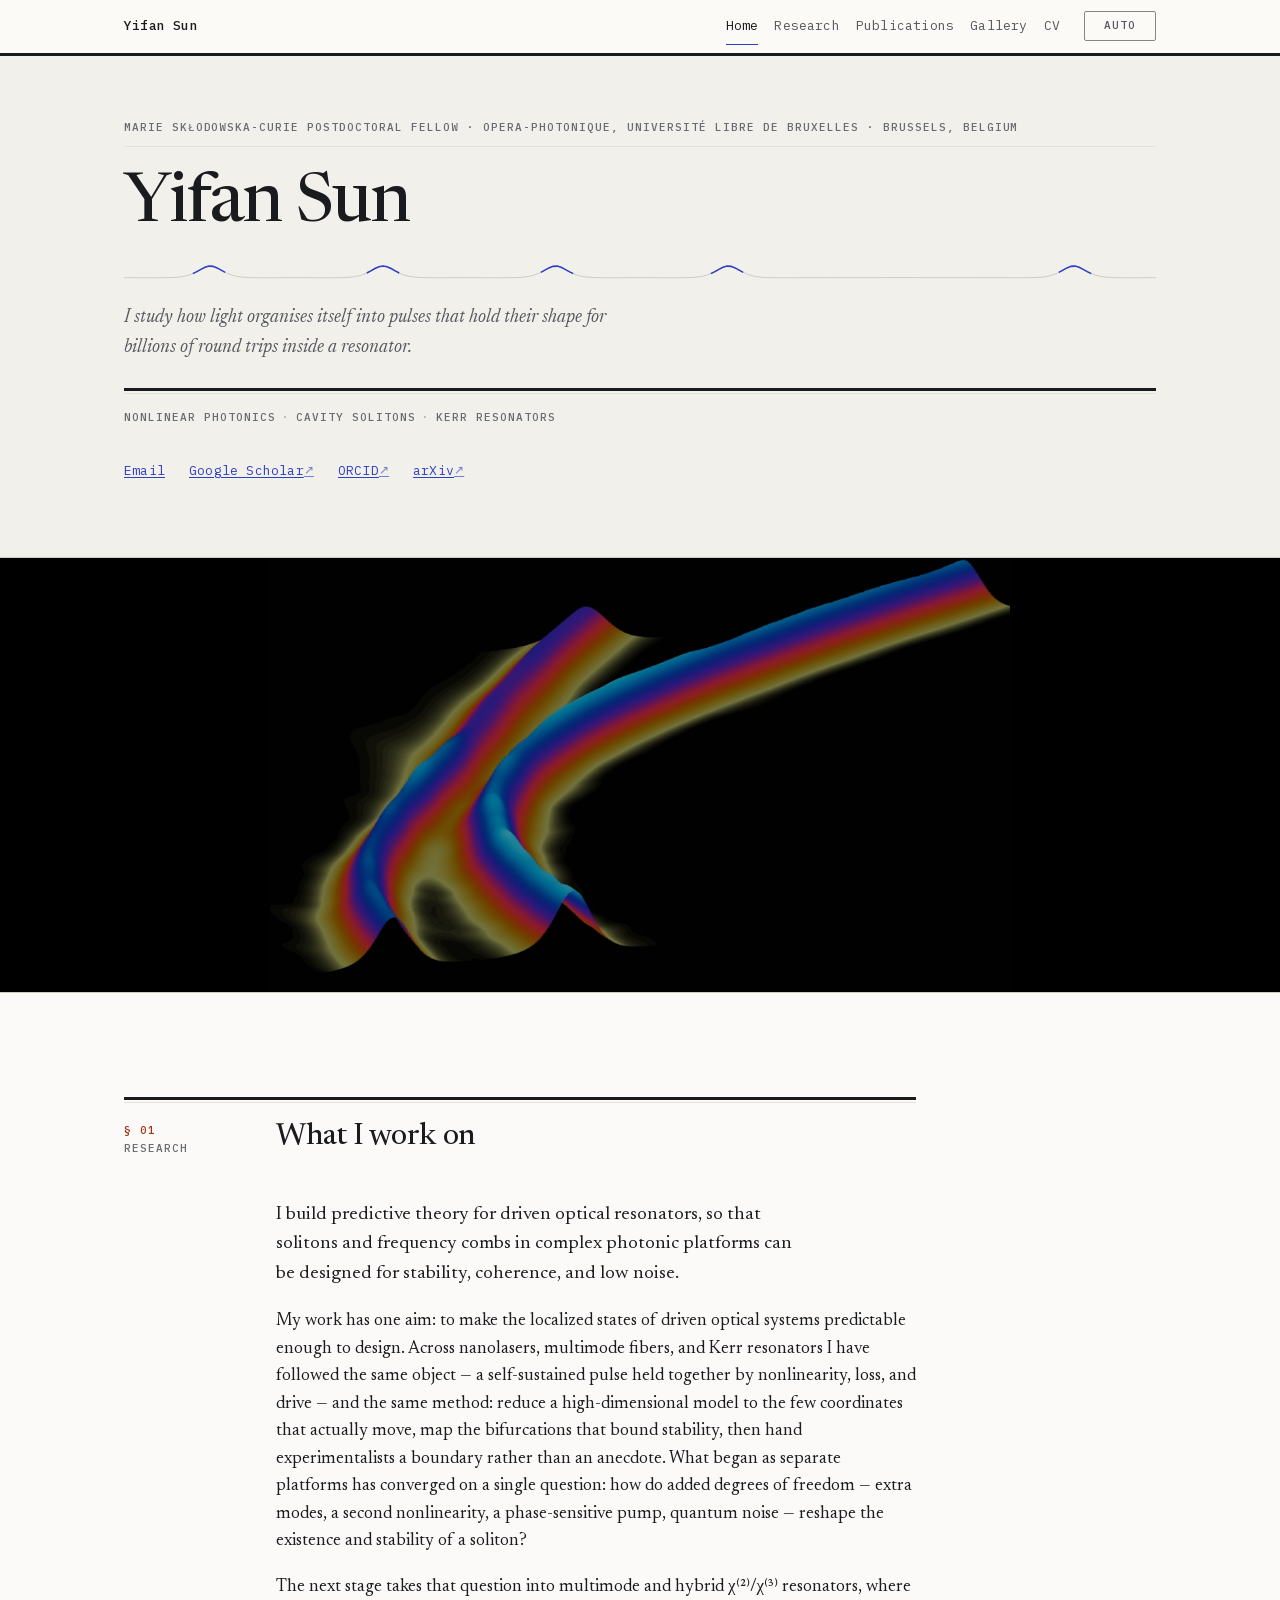
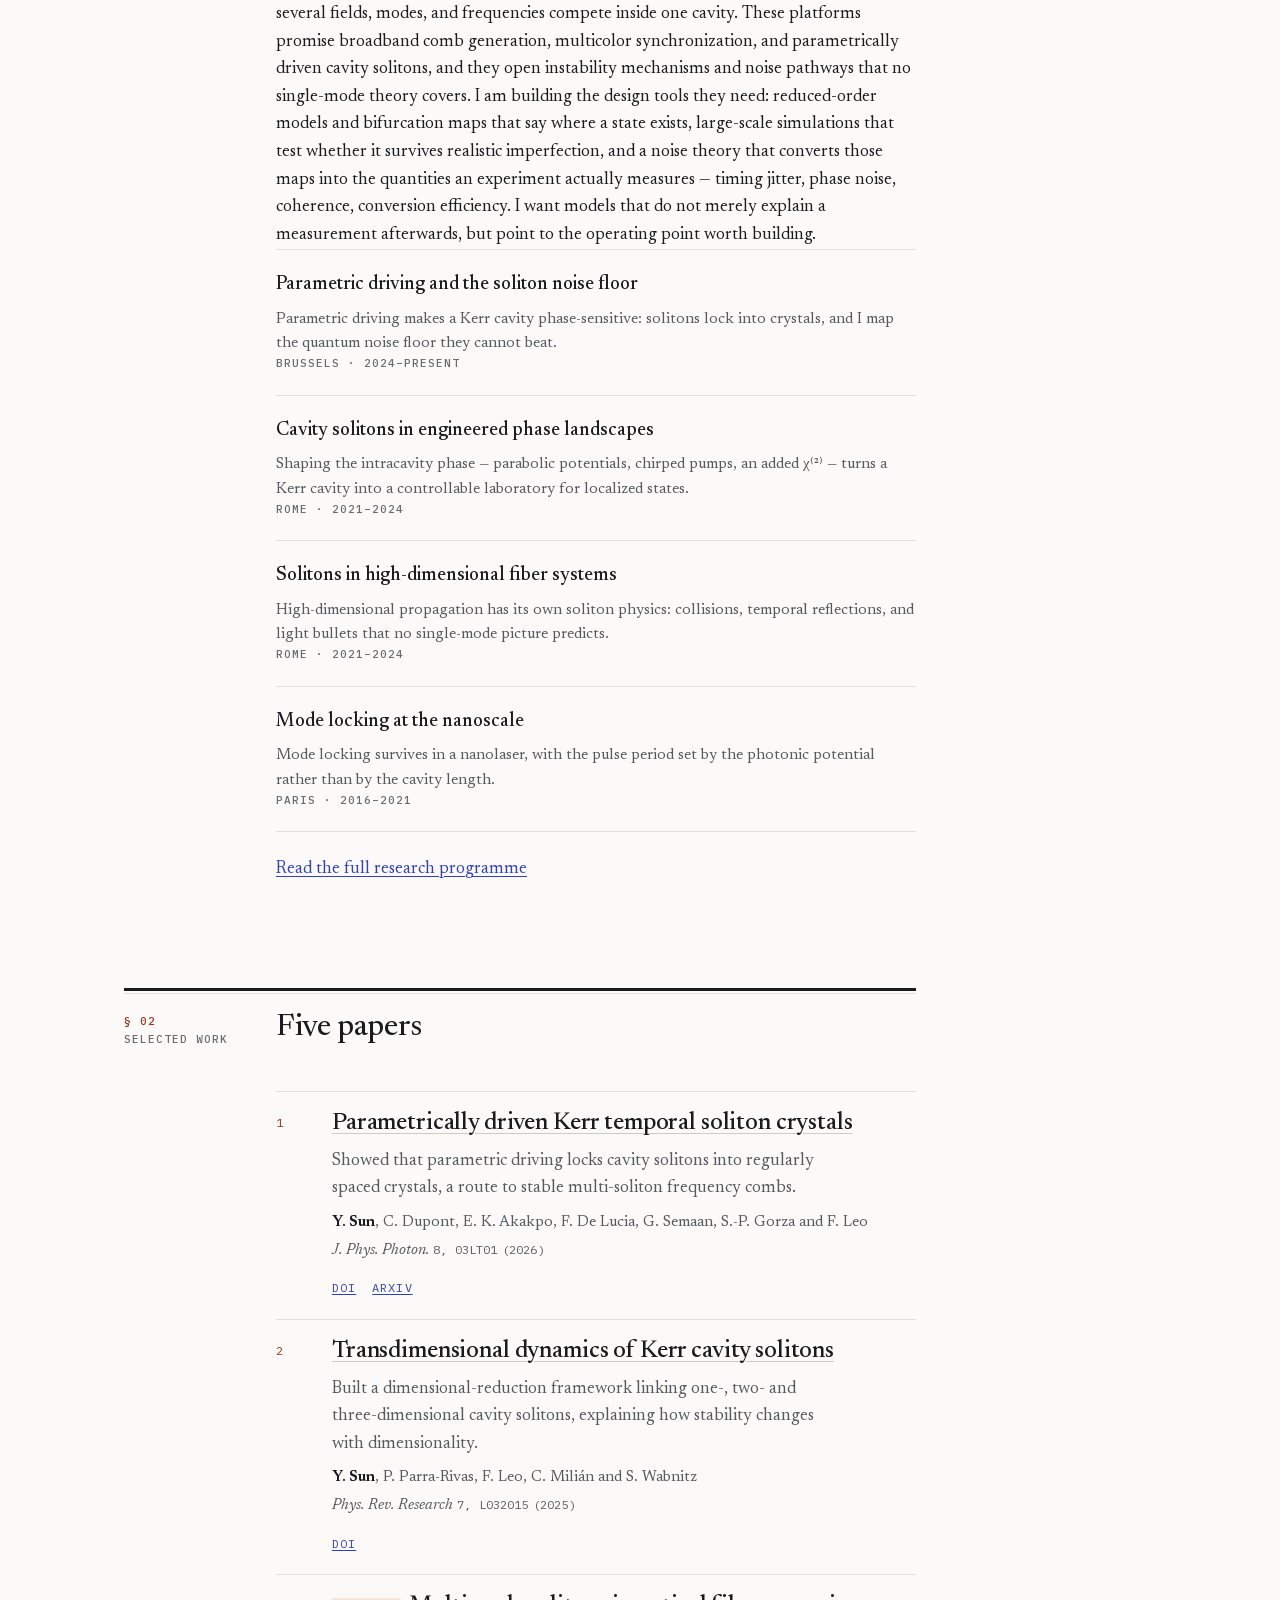
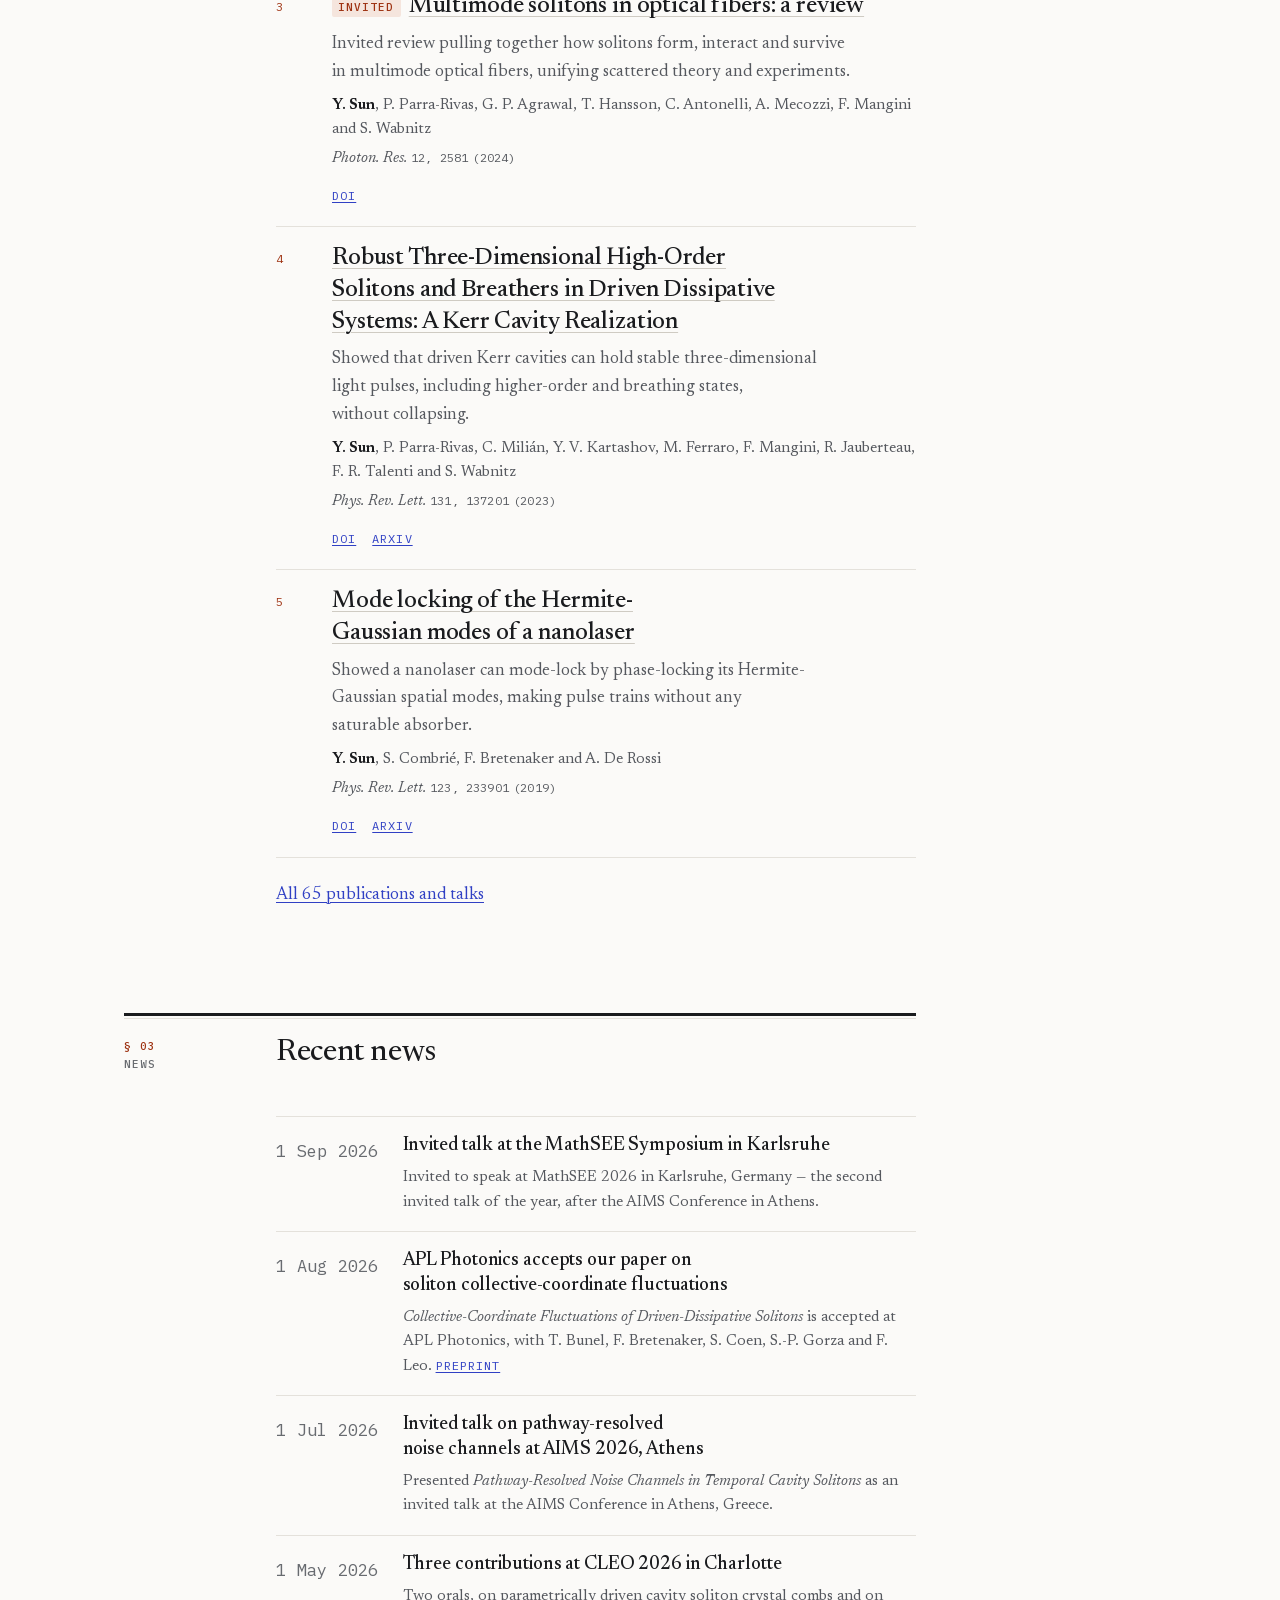
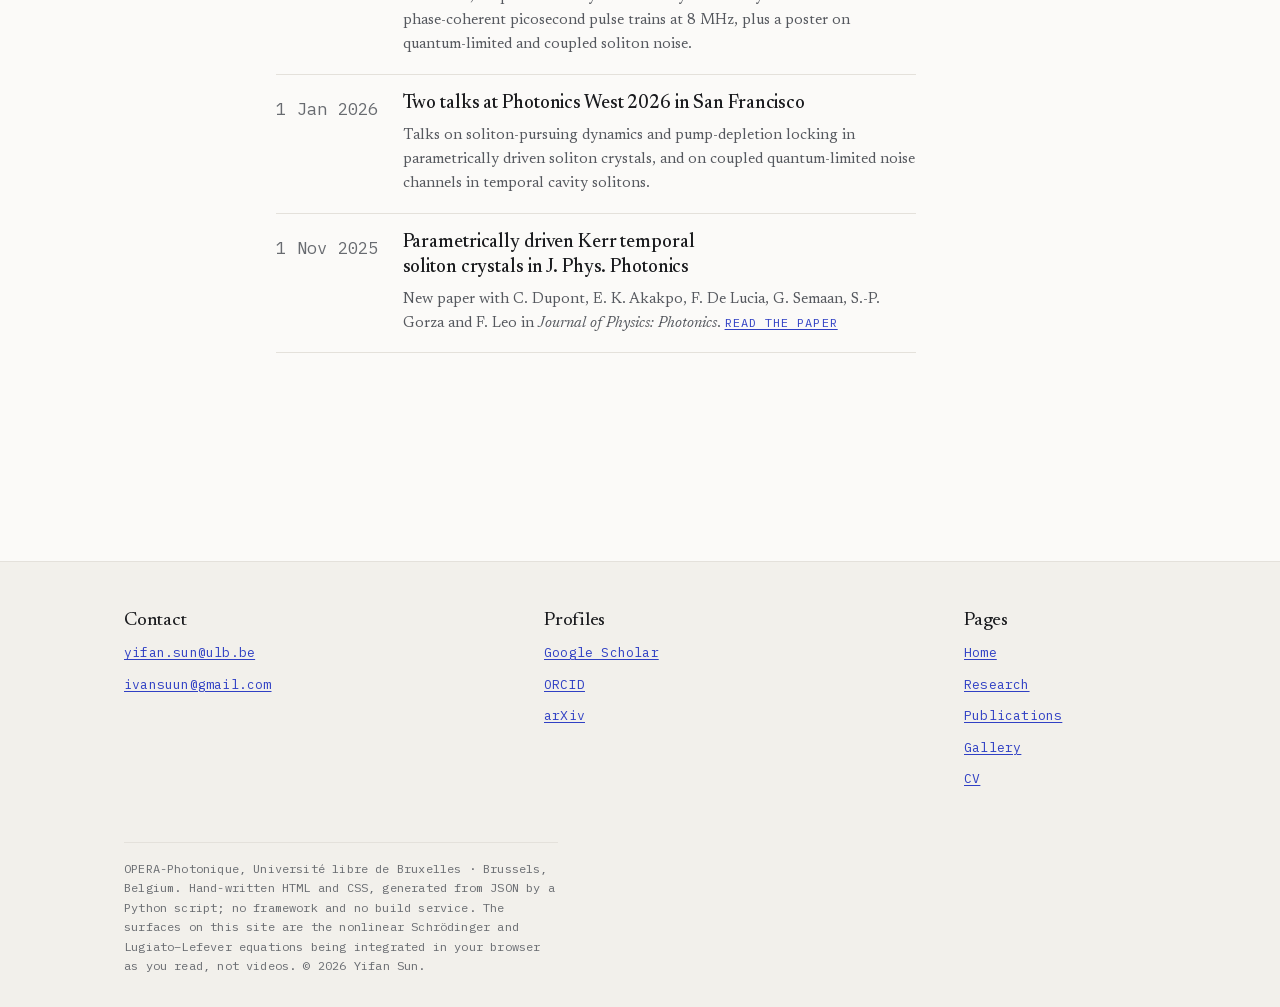
==== index.html @ df072dff "Drop the stat strip from the hero Removed the 36 papers / 29 talks / 2 fellowships / 1 award row, al" ====
<!doctype html>
<html lang="en">
<head>
<meta charset="utf-8">
<meta name="viewport" content="width=device-width, initial-scale=1">
<title>Yifan Sun — Nonlinear Photonics &amp; Cavity Solitons</title>
<meta name="description" content="Yifan Sun is a Marie Skłodowska-Curie fellow in nonlinear photonics at OPERA-Photonique, ULB, working on cavity solitons and combs in Kerr resonators.">
<link rel="canonical" href="https://ivansuun.github.io/">
<meta name="author" content="Yifan Sun">
<meta name="theme-color" content="#FBFAF8">

<!-- Stamp the theme before first paint, or every dark-mode visitor gets a white flash. -->
<script>
(function(){try{var t=localStorage.getItem('theme');if(t==='dark'||t==='light'){document.documentElement.setAttribute('data-theme',t);}
var d=t==='dark'||(t!=='light'&&window.matchMedia('(prefers-color-scheme: dark)').matches);
var m=document.querySelector('meta[name="theme-color"]');if(m)m.setAttribute('content',d?'#141311':'#FBFAF8');}catch(e){}})();
</script>

<link rel="preload" href="/assets/fonts/newsreader-var.woff2" as="font" type="font/woff2" crossorigin>
<link rel="preload" href="/assets/fonts/plex-mono-400.woff2" as="font" type="font/woff2" crossorigin>
<link rel="stylesheet" href="/assets/css/fonts.css?v=9aa8ed41">
<link rel="stylesheet" href="/assets/css/site.css?v=56aeb890">
<link rel="icon" href="/assets/img/favicon.svg" type="image/svg+xml">
<link rel="alternate" type="application/rss+xml" title="Yifan Sun — news" href="/feed.xml">

<meta property="og:type" content="profile">
<meta property="og:site_name" content="Yifan Sun">
<meta property="og:locale" content="en_GB">
<meta property="og:url" content="https://ivansuun.github.io/">
<meta property="og:title" content="Yifan Sun — Nonlinear Photonics &amp; Cavity Solitons">
<meta property="og:description" content="Yifan Sun is a Marie Skłodowska-Curie fellow in nonlinear photonics at OPERA-Photonique, ULB, working on cavity solitons and combs in Kerr resonators.">
<meta property="og:image" content="https://ivansuun.github.io/assets/img/banners/home.png">
<meta name="twitter:card" content="summary_large_image">
<meta name="twitter:title" content="Yifan Sun — Nonlinear Photonics &amp; Cavity Solitons">
<meta name="twitter:description" content="Yifan Sun is a Marie Skłodowska-Curie fellow in nonlinear photonics at OPERA-Photonique, ULB, working on cavity solitons and combs in Kerr resonators.">
<meta name="twitter:image" content="https://ivansuun.github.io/assets/img/banners/home.png">

<script type="application/ld+json">{"@context":"https://schema.org","@graph":[{"@type":"Person","@id":"https://ivansuun.github.io/#person","name":"Yifan Sun","givenName":"Yifan","familyName":"Sun","jobTitle":"Marie Skłodowska-Curie Postdoctoral Fellow","description":"I am a Marie Skłodowska-Curie postdoctoral fellow at OPERA-Photonique, Université libre de Bruxelles, where I study how cavity solitons are born, interact and fall apart inside driven Kerr resonators.","url":"https://ivansuun.github.io/","email":"mailto:yifan.sun@ulb.be","affiliation":{"@type":"Organization","name":"OPERA-Photonique, Université libre de Bruxelles"},"knowsAbout":["Nonlinear optics","Cavity solitons","Kerr frequency combs","Multimode optical fibers","Dissipative solitons","Lugiato-Lefever equation","Photonics"],"sameAs":["https://scholar.google.com/citations?user=Bt99tw4AAAAJ","https://orcid.org/0000-0003-0676-8259","https://arxiv.org/a/0000-0003-0676-8259"]},{"@type":"WebSite","@id":"https://ivansuun.github.io/#website","url":"https://ivansuun.github.io/","name":"Yifan Sun","publisher":{"@id":"https://ivansuun.github.io/#person"}}]}</script>
</head>
<body>
<a class="skip" href="#main">Skip to content</a>
<header class="site-header"><div class="spine"><div class="header-inner"><a class="brand" href="/">Yifan Sun</a><nav class="nav" aria-label="Main"><ul><li><a href="/" aria-current="page">Home</a></li><li><a href="/research/">Research</a></li><li><a href="/publications/">Publications</a></li><li><a href="/gallery/">Gallery</a></li><li><a href="/cv/">CV</a></li></ul></nav><button class="theme-toggle" type="button">auto</button></div></div></header>
<main id="main">
<div class="spine"><section class="hero"><div class="hero-text"><p class="hero-eyebrow caps">MARIE SKŁODOWSKA-CURIE POSTDOCTORAL FELLOW · OPERA-PHOTONIQUE, UNIVERSITÉ LIBRE DE BRUXELLES · BRUSSELS, BELGIUM</p><h1 class="hero-name">Yifan Sun</h1><div class="soliton" role="separator"><svg class="soliton-svg" viewBox="0 0 1000 14" preserveAspectRatio="none" xmlns="http://www.w3.org/2000/svg" aria-hidden="true" focusable="false"><path d="M 0.0 12.72 L 3.92 12.72 L 7.84 12.73 L 11.76 12.73 L 15.69 12.74 L 19.61 12.75 L 23.53 12.76 L 27.45 12.77 L 31.37 12.77 L 35.29 12.76 L 39.22 12.72 L 43.14 12.65 L 47.06 12.51 L 50.98 12.26 L 54.9 11.85 L 58.82 11.18 L 62.75 10.14 L 66.67 8.63 L 70.59 6.63 L 74.51 4.33 L 78.43 2.25 L 82.35 1.08 L 86.27 1.33 L 90.2 2.88 L 94.12 5.11 L 98.04 7.35 L 101.96 9.19 L 105.88 10.53 L 109.8 11.44 L 113.73 12.01 L 117.65 12.36 L 121.57 12.57 L 125.49 12.68 L 129.41 12.74 L 133.33 12.76 L 137.25 12.77 L 141.18 12.76 L 145.1 12.76 L 149.02 12.75 L 152.94 12.74 L 156.86 12.73 L 160.78 12.73 L 164.71 12.72 L 168.63 12.72 L 172.55 12.72 L 176.47 12.73 L 180.39 12.74 L 184.31 12.74 L 188.24 12.75 L 192.16 12.76 L 196.08 12.77 L 200.0 12.76 L 203.92 12.75 L 207.84 12.7 L 211.76 12.61 L 215.69 12.44 L 219.61 12.15 L 223.53 11.66 L 227.45 10.88 L 231.37 9.69 L 235.29 8.01 L 239.22 5.88 L 243.14 3.58 L 247.06 1.73 L 250.98 1.0 L 254.9 1.73 L 258.82 3.58 L 262.75 5.88 L 266.67 8.01 L 270.59 9.69 L 274.51 10.88 L 278.43 11.66 L 282.35 12.15 L 286.27 12.44 L 290.2 12.61 L 294.12 12.7 L 298.04 12.75 L 301.96 12.76 L 305.88 12.77 L 309.8 12.76 L 313.73 12.75 L 317.65 12.74 L 321.57 12.74 L 325.49 12.73 L 329.41 12.72 L 333.33 12.72 L 337.25 12.72 L 341.18 12.73 L 345.1 12.73 L 349.02 12.74 L 352.94 12.75 L 356.86 12.76 L 360.78 12.76 L 364.71 12.77 L 368.63 12.76 L 372.55 12.74 L 376.47 12.68 L 380.39 12.57 L 384.31 12.36 L 388.24 12.01 L 392.16 11.44 L 396.08 10.53 L 400.0 9.19 L 403.92 7.35 L 407.84 5.11 L 411.76 2.88 L 415.69 1.33 L 419.61 1.08 L 423.53 2.25 L 427.45 4.33 L 431.37 6.63 L 435.29 8.63 L 439.22 10.14 L 443.14 11.18 L 447.06 11.85 L 450.98 12.26 L 454.9 12.51 L 458.82 12.65 L 462.75 12.72 L 466.67 12.76 L 470.59 12.77 L 474.51 12.77 L 478.43 12.76 L 482.35 12.75 L 486.27 12.74 L 490.2 12.73 L 494.12 12.73 L 498.04 12.72 L 501.96 12.72 L 505.88 12.73 L 509.8 12.73 L 513.73 12.74 L 517.65 12.74 L 521.57 12.75 L 525.49 12.76 L 529.41 12.77 L 533.33 12.77 L 537.25 12.76 L 541.18 12.72 L 545.1 12.65 L 549.02 12.51 L 552.94 12.27 L 556.86 11.85 L 560.78 11.18 L 564.71 10.14 L 568.63 8.63 L 572.55 6.63 L 576.47 4.33 L 580.39 2.24 L 584.31 1.08 L 588.24 1.33 L 592.16 2.89 L 596.08 5.12 L 600.0 7.36 L 603.92 9.2 L 607.84 10.54 L 611.76 11.44 L 615.69 12.02 L 619.61 12.37 L 623.53 12.57 L 627.45 12.68 L 631.37 12.74 L 635.29 12.76 L 639.22 12.76 L 643.14 12.76 L 647.06 12.75 L 650.98 12.74 L 654.9 12.72 L 658.82 12.71 L 662.75 12.7 L 666.67 12.69 L 670.59 12.68 L 674.51 12.67 L 678.43 12.67 L 682.35 12.66 L 686.27 12.66 L 690.2 12.65 L 694.12 12.65 L 698.04 12.65 L 701.96 12.65 L 705.88 12.65 L 709.8 12.64 L 713.73 12.64 L 717.65 12.64 L 721.57 12.64 L 725.49 12.64 L 729.41 12.64 L 733.33 12.64 L 737.25 12.64 L 741.18 12.64 L 745.1 12.64 L 749.02 12.64 L 752.94 12.64 L 756.86 12.64 L 760.78 12.64 L 764.71 12.64 L 768.63 12.64 L 772.55 12.64 L 776.47 12.64 L 780.39 12.64 L 784.31 12.64 L 788.24 12.64 L 792.16 12.64 L 796.08 12.64 L 800.0 12.65 L 803.92 12.65 L 807.84 12.65 L 811.76 12.65 L 815.69 12.65 L 819.61 12.66 L 823.53 12.66 L 827.45 12.67 L 831.37 12.67 L 835.29 12.68 L 839.22 12.69 L 843.14 12.7 L 847.06 12.71 L 850.98 12.72 L 854.9 12.74 L 858.82 12.75 L 862.75 12.76 L 866.67 12.76 L 870.59 12.76 L 874.51 12.74 L 878.43 12.68 L 882.35 12.57 L 886.27 12.37 L 890.2 12.02 L 894.12 11.44 L 898.04 10.54 L 901.96 9.2 L 905.88 7.36 L 909.8 5.12 L 913.73 2.89 L 917.65 1.33 L 921.57 1.08 L 925.49 2.24 L 929.41 4.33 L 933.33 6.63 L 937.25 8.63 L 941.18 10.14 L 945.1 11.18 L 949.02 11.85 L 952.94 12.27 L 956.86 12.51 L 960.78 12.65 L 964.71 12.72 L 968.63 12.76 L 972.55 12.77 L 976.47 12.77 L 980.39 12.76 L 984.31 12.75 L 988.24 12.74 L 992.16 12.74 L 996.08 12.73 L 1000.0 12.73" fill="none" stroke="currentColor" stroke-width="1" vector-effect="non-scaling-stroke"/><path d="M 66.67 8.63 L 70.59 6.63 L 74.51 4.33 L 78.43 2.25 L 82.35 1.08 L 86.27 1.33 L 90.2 2.88 L 94.12 5.11 L 98.04 7.35 M 235.29 8.01 L 239.22 5.88 L 243.14 3.58 L 247.06 1.73 L 250.98 1.0 L 254.9 1.73 L 258.82 3.58 L 262.75 5.88 L 266.67 8.01 M 403.92 7.35 L 407.84 5.11 L 411.76 2.88 L 415.69 1.33 L 419.61 1.08 L 423.53 2.25 L 427.45 4.33 L 431.37 6.63 L 435.29 8.63 M 568.63 8.63 L 572.55 6.63 L 576.47 4.33 L 580.39 2.24 L 584.31 1.08 L 588.24 1.33 L 592.16 2.89 L 596.08 5.12 L 600.0 7.36 M 905.88 7.36 L 909.8 5.12 L 913.73 2.89 L 917.65 1.33 L 921.57 1.08 L 925.49 2.24 L 929.41 4.33 L 933.33 6.63 L 937.25 8.63" fill="none" stroke="var(--fig-peak)" stroke-width="1.6" vector-effect="non-scaling-stroke"/></svg></div><p class="hero-thesis">I study how light organises itself into pulses that hold their shape for billions of round trips inside a resonator.</p><p class="hero-meta caps drule">Nonlinear photonics<span class="sep">·</span>cavity solitons<span class="sep">·</span>Kerr resonators</p><ul class="linkrow"><li><a href="mailto:yifan.sun@ulb.be">Email</a></li><li><a href="https://scholar.google.com/citations?user=Bt99tw4AAAAJ" target="_blank" rel="noopener me">Google Scholar</a></li><li><a href="https://orcid.org/0000-0003-0676-8259" target="_blank" rel="noopener me">ORCID</a></li><li><a href="https://arxiv.org/a/0000-0003-0676-8259" target="_blank" rel="noopener me">arXiv</a></li></ul></div><div class="hero-figure"><div class="figure-frame"><img src="/assets/img/banners/home.png" alt="Three-dimensional surface plot of two multimode solitons of unequal amplitude propagating along a graded-index fibre, colliding, and continuing unchanged — intensity mapped to height and to colour on a black ground." width="1440" height="842" fetchpriority="high" decoding="async"></div></div></section></div><div class="spine"><section class="section"><div class="section-head"><div class="section-label caps"><span class="section-num">§&nbsp;01</span><span>Research</span></div><h2 class="section-title">What I work on</h2></div><div class="prose"><p class="lede">I build predictive theory for driven optical resonators, so that solitons and frequency combs in complex photonic platforms can be designed for stability, coherence, and low noise.</p><p>My work has one aim: to make the localized states of driven optical systems predictable enough to design. Across nanolasers, multimode fibers, and Kerr resonators I have followed the same object — a self-sustained pulse held together by nonlinearity, loss, and drive — and the same method: reduce a high-dimensional model to the few coordinates that actually move, map the bifurcations that bound stability, then hand experimentalists a boundary rather than an anecdote. What began as separate platforms has converged on a single question: how do added degrees of freedom — extra modes, a second nonlinearity, a phase-sensitive pump, quantum noise — reshape the existence and stability of a soliton?</p><p>The next stage takes that question into multimode and hybrid χ⁽²⁾/χ⁽³⁾ resonators, where several fields, modes, and frequencies compete inside one cavity. These platforms promise broadband comb generation, multicolor synchronization, and parametrically driven cavity solitons, and they open instability mechanisms and noise pathways that no single-mode theory covers. I am building the design tools they need: reduced-order models and bifurcation maps that say where a state exists, large-scale simulations that test whether it survives realistic imperfection, and a noise theory that converts those maps into the quantities an experiment actually measures — timing jitter, phase noise, coherence, conversion efficiency. I want models that do not merely explain a measurement afterwards, but point to the operating point worth building.</p></div><ul class="thrusts"><li class="thrust"><h3>Parametric driving and the soliton noise floor</h3><p class="tl-note">Parametric driving makes a Kerr cavity phase-sensitive: solitons lock into crystals, and I map the quantum noise floor they cannot beat.</p><p class="caps">Brussels · 2024–present</p></li><li class="thrust"><h3>Cavity solitons in engineered phase landscapes</h3><p class="tl-note">Shaping the intracavity phase — parabolic potentials, chirped pumps, an added χ⁽²⁾ — turns a Kerr cavity into a controllable laboratory for localized states.</p><p class="caps">Rome · 2021–2024</p></li><li class="thrust"><h3>Solitons in high-dimensional fiber systems</h3><p class="tl-note">High-dimensional propagation has its own soliton physics: collisions, temporal reflections, and light bullets that no single-mode picture predicts.</p><p class="caps">Rome · 2021–2024</p></li><li class="thrust"><h3>Mode locking at the nanoscale</h3><p class="tl-note">Mode locking survives in a nanolaser, with the pulse period set by the photonic potential rather than by the cavity length.</p><p class="caps">Paris · 2016–2021</p></li></ul><p style="margin-top:var(--s5)"><a href="/research/">Read the full research programme</a></p></section><section class="section"><div class="section-head"><div class="section-label caps"><span class="section-num">§&nbsp;02</span><span>Selected work</span></div><h2 class="section-title">Five papers</h2></div><ul class="pub-list selected"><li class="pub"><div class="pub-n m">1</div><div><h3 class="pub-title"><a href="https://doi.org/10.1088/2515-7647/ae79bf" rel="noopener">Parametrically driven Kerr temporal soliton crystals</a></h3><p class="pub-blurb">Showed that parametric driving locks cavity solitons into regularly spaced crystals, a route to stable multi-soliton frequency combs.</p><p class="pub-authors"><span class="me">Y. Sun</span>, C. Dupont, E. K. Akakpo, F. De Lucia, G. Semaan, S.-P. Gorza and F. Leo</p><p class="pub-venue"><cite>J. Phys. Photon.</cite> <span class="m">8, 03LT01</span>&nbsp;<span class="m">(2026)</span></p><ul class="pub-links"><li><a href="https://doi.org/10.1088/2515-7647/ae79bf" rel="noopener">DOI</a></li><li><a href="https://arxiv.org/abs/2504.04788" rel="noopener">arXiv</a></li></ul></div></li><li class="pub"><div class="pub-n m">2</div><div><h3 class="pub-title"><a href="https://doi.org/10.1103/k54w-s7lg" rel="noopener">Transdimensional dynamics of Kerr cavity solitons</a></h3><p class="pub-blurb">Built a dimensional-reduction framework linking one-, two- and three-dimensional cavity solitons, explaining how stability changes with dimensionality.</p><p class="pub-authors"><span class="me">Y. Sun</span>, P. Parra-Rivas, F. Leo, C. Milián and S. Wabnitz</p><p class="pub-venue"><cite>Phys. Rev. Research</cite> <span class="m">7, L032015</span>&nbsp;<span class="m">(2025)</span></p><ul class="pub-links"><li><a href="https://doi.org/10.1103/k54w-s7lg" rel="noopener">DOI</a></li></ul></div></li><li class="pub"><div class="pub-n m">3</div><div><h3 class="pub-title"><span class="badge">Invited</span><a href="https://doi.org/10.1364/PRJ.531393" rel="noopener">Multimode solitons in optical fibers: a review</a></h3><p class="pub-blurb">Invited review pulling together how solitons form, interact and survive in multimode optical fibers, unifying scattered theory and experiments.</p><p class="pub-authors"><span class="me">Y. Sun</span>, P. Parra-Rivas, G. P. Agrawal, T. Hansson, C. Antonelli, A. Mecozzi, F. Mangini and S. Wabnitz</p><p class="pub-venue"><cite>Photon. Res.</cite> <span class="m">12, 2581</span>&nbsp;<span class="m">(2024)</span></p><ul class="pub-links"><li><a href="https://doi.org/10.1364/PRJ.531393" rel="noopener">DOI</a></li></ul></div></li><li class="pub"><div class="pub-n m">4</div><div><h3 class="pub-title"><a href="https://doi.org/10.1103/PhysRevLett.131.137201" rel="noopener">Robust Three-Dimensional High-Order Solitons and Breathers in Driven Dissipative Systems: A Kerr Cavity Realization</a></h3><p class="pub-blurb">Showed that driven Kerr cavities can hold stable three-dimensional light pulses, including higher-order and breathing states, without collapsing.</p><p class="pub-authors"><span class="me">Y. Sun</span>, P. Parra-Rivas, C. Milián, Y. V. Kartashov, M. Ferraro, F. Mangini, R. Jauberteau, F. R. Talenti and S. Wabnitz</p><p class="pub-venue"><cite>Phys. Rev. Lett.</cite> <span class="m">131, 137201</span>&nbsp;<span class="m">(2023)</span></p><ul class="pub-links"><li><a href="https://doi.org/10.1103/PhysRevLett.131.137201" rel="noopener">DOI</a></li><li><a href="https://arxiv.org/abs/2212.13052" rel="noopener">arXiv</a></li></ul></div></li><li class="pub"><div class="pub-n m">5</div><div><h3 class="pub-title"><a href="https://doi.org/10.1103/PhysRevLett.123.233901" rel="noopener">Mode locking of the Hermite-Gaussian modes of a nanolaser</a></h3><p class="pub-blurb">Showed a nanolaser can mode-lock by phase-locking its Hermite-Gaussian spatial modes, making pulse trains without any saturable absorber.</p><p class="pub-authors"><span class="me">Y. Sun</span>, S. Combrié, F. Bretenaker and A. De Rossi</p><p class="pub-venue"><cite>Phys. Rev. Lett.</cite> <span class="m">123, 233901</span>&nbsp;<span class="m">(2019)</span></p><ul class="pub-links"><li><a href="https://doi.org/10.1103/PhysRevLett.123.233901" rel="noopener">DOI</a></li><li><a href="https://arxiv.org/abs/2002.05390" rel="noopener">arXiv</a></li></ul></div></li></ul><p style="margin-top:var(--s5)"><a href="/publications/">All 65 publications and talks</a></p></section><section class="section"><div class="section-head"><div class="section-label caps"><span class="section-num">§&nbsp;03</span><span>News</span></div><h2 class="section-title">Recent news</h2></div><ul class="news"><li class="news-item"><div class="news-date m"><time datetime="2026-09-01">1 Sep 2026</time></div><div><h3 class="news-title">Invited talk at the MathSEE Symposium in Karlsruhe</h3><p class="news-body">Invited to speak at MathSEE 2026 in Karlsruhe, Germany — the second invited talk of the year, after the AIMS Conference in Athens.</p></div></li><li class="news-item"><div class="news-date m"><time datetime="2026-08-01">1 Aug 2026</time></div><div><h3 class="news-title">APL Photonics accepts our paper on soliton collective-coordinate fluctuations</h3><p class="news-body"><em>Collective-Coordinate Fluctuations of Driven-Dissipative Solitons</em> is accepted at APL Photonics, with T. Bunel, F. Bretenaker, S. Coen, S.-P. Gorza and F. Leo. <a href="https://arxiv.org/abs/2605.14614" rel="noopener">Preprint</a></p></div></li><li class="news-item"><div class="news-date m"><time datetime="2026-07-01">1 Jul 2026</time></div><div><h3 class="news-title">Invited talk on pathway-resolved noise channels at AIMS 2026, Athens</h3><p class="news-body">Presented <em>Pathway-Resolved Noise Channels in Temporal Cavity Solitons</em> as an invited talk at the AIMS Conference in Athens, Greece.</p></div></li><li class="news-item"><div class="news-date m"><time datetime="2026-05-01">1 May 2026</time></div><div><h3 class="news-title">Three contributions at CLEO 2026 in Charlotte</h3><p class="news-body">Two orals, on parametrically driven cavity soliton crystal combs and on phase-coherent picosecond pulse trains at 8 MHz, plus a poster on quantum-limited and coupled soliton noise.</p></div></li><li class="news-item"><div class="news-date m"><time datetime="2026-01-01">1 Jan 2026</time></div><div><h3 class="news-title">Two talks at Photonics West 2026 in San Francisco</h3><p class="news-body">Talks on soliton-pursuing dynamics and pump-depletion locking in parametrically driven soliton crystals, and on coupled quantum-limited noise channels in temporal cavity solitons.</p></div></li><li class="news-item"><div class="news-date m"><time datetime="2025-11-01">1 Nov 2025</time></div><div><h3 class="news-title">Parametrically driven Kerr temporal soliton crystals in J. Phys. Photonics</h3><p class="news-body">New paper with C. Dupont, E. K. Akakpo, F. De Lucia, G. Semaan, S.-P. Gorza and F. Leo in <em>Journal of Physics: Photonics</em>. <a href="https://doi.org/10.1088/2515-7647/ae79bf" rel="noopener">Read the paper</a></p></div></li></ul></section></div>
</main>
<footer class="site-footer"><div class="spine"><div class="footer-inner"><div class="footer-block"><h2>Contact</h2><ul class="footer-list"><li><a href="mailto:yifan.sun@ulb.be">yifan.sun@ulb.be</a></li><li><a href="mailto:ivansuun@gmail.com">ivansuun@gmail.com</a></li></ul></div><div class="footer-block"><h2>Profiles</h2><ul class="footer-list"><li><a href="https://scholar.google.com/citations?user=Bt99tw4AAAAJ" rel="noopener me">Google Scholar</a></li><li><a href="https://orcid.org/0000-0003-0676-8259" rel="noopener me">ORCID</a></li><li><a href="https://arxiv.org/a/0000-0003-0676-8259" rel="noopener me">arXiv</a></li></ul></div><div class="footer-block"><h2>Pages</h2><ul class="footer-list"><li><a href="/">Home</a></li><li><a href="/research/">Research</a></li><li><a href="/publications/">Publications</a></li><li><a href="/gallery/">Gallery</a></li><li><a href="/cv/">CV</a></li></ul></div></div><p class="colophon">OPERA-Photonique, Université libre de Bruxelles · Brussels, Belgium. Hand-written HTML and CSS, generated from JSON by a Python script; no framework and no build service. The surfaces on this site are the nonlinear Schr&ouml;dinger and Lugiato&ndash;Lefever equations being integrated in your browser as you read, not videos. &copy; <span data-year>2026</span> Yifan Sun.</p></div></footer>
<script src="/assets/js/site.js?v=9d291d87" defer></script>

</body>
</html>
---- assets/css/fonts.css ----
/* ---------------------------------------------------------------------------
   Self-hosted webfonts. No third-party font host is contacted at runtime:
   every face below is served from this site's own /assets/fonts/ directory,
   so no visitor IP is exposed to an external CDN.

   Newsreader ...... variable, axes: opsz 6..72, wght 300..600 (roman + italic)
   IBM Plex Mono ... static, weights 400 and 500 (roman only)

   Subset: latin only. Both families are licensed under the
   SIL Open Font License 1.1.
   --------------------------------------------------------------------------- */

/* Newsreader — variable roman (opsz 6..72, wght 300..600), latin */
@font-face {
  font-family: 'Newsreader';
  font-style: normal;
  font-weight: 300 600;
  font-display: swap;
  src: url('/assets/fonts/newsreader-var.woff2') format('woff2');
  unicode-range: U+0000-00FF, U+0131, U+0152-0153, U+02BB-02BC, U+02C6, U+02DA, U+02DC, U+0304, U+0308, U+0329, U+2000-206F, U+20AC, U+2122, U+2191, U+2193, U+2212, U+2215, U+FEFF, U+FFFD;
}

/* Newsreader — variable italic (opsz 6..72, wght 300..600), latin */
@font-face {
  font-family: 'Newsreader';
  font-style: italic;
  font-weight: 300 600;
  font-display: swap;
  src: url('/assets/fonts/newsreader-var-italic.woff2') format('woff2');
  unicode-range: U+0000-00FF, U+0131, U+0152-0153, U+02BB-02BC, U+02C6, U+02DA, U+02DC, U+0304, U+0308, U+0329, U+2000-206F, U+20AC, U+2122, U+2191, U+2193, U+2212, U+2215, U+FEFF, U+FFFD;
}

/* IBM Plex Mono — Regular 400, latin */
@font-face {
  font-family: 'IBM Plex Mono';
  font-style: normal;
  font-weight: 400;
  font-display: swap;
  src: url('/assets/fonts/plex-mono-400.woff2') format('woff2');
  unicode-range: U+0000-00FF, U+0131, U+0152-0153, U+02BB-02BC, U+02C6, U+02DA, U+02DC, U+0304, U+0308, U+0329, U+2000-206F, U+20AC, U+2122, U+2191, U+2193, U+2212, U+2215, U+FEFF, U+FFFD;
}

/* IBM Plex Mono — Medium 500, latin */
@font-face {
  font-family: 'IBM Plex Mono';
  font-style: normal;
  font-weight: 500;
  font-display: swap;
  src: url('/assets/fonts/plex-mono-500.woff2') format('woff2');
  unicode-range: U+0000-00FF, U+0131, U+0152-0153, U+02BB-02BC, U+02C6, U+02DA, U+02DC, U+0304, U+0308, U+0329, U+2000-206F, U+20AC, U+2122, U+2191, U+2193, U+2212, U+2215, U+FEFF, U+FFFD;
}

/* Let the browser drive Newsreader's optical-size axis from the rendered
   font-size. This is the default in modern browsers; stated here explicitly
   so a global reset cannot silently turn it off. */
:root {
  font-optical-sizing: auto;
}
---- assets/css/site.css ----
/* ============================================================================
   CAVITY / ROUNDTRIP — design tokens.

   Light is the base layer on :root. The dark blocks redefine ONLY colour;
   every scale token below the STRUCTURE divider is declared once and is
   theme-agnostic.  Two dark selectors, so the toggle wins in both directions.

   MEASURED CONTRAST (WCAG 2.x, sRGB). Worst case over --bg, --bg-sunken,
   --surface, --surface-alt:
     ink        light 15.12  dark 12.93   AAA
     ink-muted  light  6.26  dark  5.95   AA
     ink-faint  light  4.70  dark  4.81   AA   (11-13px mono only)
     accent     light  6.94  dark  7.90   AA+
     mark       light  6.32  dark  6.81   AA+
     border-ui  light  3.22  dark  3.32   passes 1.4.11
   ============================================================================ */

:root {
  color-scheme: light;

  /* ---- grounds ---------------------------------------------------------- */
  --bg:            #FBFAF8;  /* warm near-white paper — the page ground      */
  --bg-sunken:     #F2F0EB;  /* hero band, footer, filter bar                */
  --surface:       #FFFFFF;  /* the ONE lift: figure frames                  */
  --surface-alt:   #F6F3EE;  /* hovered publication row                      */
  --bg-header:     rgb(251 250 248 / .88);
  --bg-header-solid: #F7F5F1;

  /* ---- ink -------------------------------------------------------------- */
  --ink:           #1A1B1E;
  --ink-muted:     #55585E;
  --ink-faint:     #686B70;  /* mono micro-labels ONLY. Never a sentence.    */

  /* ---- accent: ultramarine ink. ALL interaction. ------------------------ */
  --accent:        #3040C4;
  --accent-strong: #22308F;
  --accent-wash:   #EDEFFA;
  --accent-edge:   #C3CBEE;
  --on-accent:     #FFFFFF;
  --focus:         var(--accent);

  /* ---- mark: oxide red. ANNOTATION ONLY. --------------------------------
     Permitted on: reference numerals, sidenote numbers, section numerals,
     INVITED / AWARD badges.  Forbidden on links, emphasis, headings, rules,
     anything hoverable.  If it ever becomes a link colour the system is dead. */
  --mark:          #9E3212;
  --mark-soft:     #F5E5DD;

  /* ---- rules ------------------------------------------------------------ */
  --rule:          #E4E1DB;
  --rule-strong:   #CFCBC3;
  --rule-heavy:    #1A1B1E;  /* the 3px half — the masthead signature       */
  --border-ui:     #8A857D;

  /* ---- state ------------------------------------------------------------ */
  --selection-bg:  #DDE2F7;
  --selection-fg:  #1A1B1E;

  /* ---- hero figure (canvas reads these live) ---------------------------- */
  --fig-line:      #B5AFA3;
  --fig-peak:      #3040C4;
  --fig-ground:    #F2F0EB;  /* MUST equal the hero band's background        */

  --shadow-1:      0 1px 2px rgb(26 23 20 / .05), 0 8px 24px rgb(26 23 20 / .05);

  --wght-body:     400;
  --wght-display:  450;
  --wght-strong:   600;
  --smoothing:     auto;

/* ======================= STRUCTURE — theme-agnostic ======================= */

  --font-display: "Newsreader", "Iowan Old Style", Charter, "Source Serif 4",
                  Georgia, "Times New Roman", serif;
  --font-body:    var(--font-display);
  --font-mono:    "IBM Plex Mono", ui-monospace, SFMono-Regular, "SF Mono",
                  Menlo, Consolas, monospace;

  --fs-3xs: 0.6875rem;
  --fs-2xs: 0.75rem;
  --fs-xs:  0.8125rem;
  --fs-sm:  0.9375rem;
  --fs-base: clamp(1rem, 0.955rem + 0.19vw, 1.0625rem);
  --fs-md:  1.1875rem;
  --fs-lg:  clamp(1.3125rem, 1.15rem + 0.70vw, 1.5rem);
  --fs-xl:  clamp(1.5rem,  1.25rem + 1.10vw, 1.9375rem);
  --fs-2xl: clamp(1.875rem, 1.40rem + 2.10vw, 2.75rem);
  --fs-3xl: clamp(2.5rem,  1.60rem + 4.00vw, 4.25rem);

  --lh-hero: 1.02;  --lh-display: 1.14;  --lh-snug: 1.32;
  --lh-body: 1.62;  --lh-ui: 1.45;

  --tr-hero: -0.024em;  --tr-2xl: -0.016em;  --tr-xl: -0.012em;
  --tr-lg:   -0.006em;  --tr-mono: 0.015em;  --tr-caps: 0.09em;

  --s1:.25rem; --s2:.5rem;  --s3:.75rem; --s4:1rem;  --s5:1.5rem;
  --s6:2rem;   --s7:3rem;   --s8:4rem;   --s9:6rem;  --s10:8rem;
  --section-y: clamp(3.5rem, 2rem + 6vw, 6.5rem);
  --block-y:   clamp(2rem, 3.5vw, 3.5rem);

  --measure:        64ch;
  --measure-narrow: 52ch;
  --rail:  9.5rem;
  --note:  15rem;
  --gutter: clamp(1.25rem, 5vw, 3rem);
  --shell: 76rem;

  --r-1: 2px;   /* badges, buttons, inputs — nothing is pill-shaped */
  --r-2: 4px;   /* figure frames only */

  --dur-1: 120ms; --dur-2: 200ms;
  --ease: cubic-bezier(.2,.6,.3,1);
  --header-h: 3.25rem;

  --z-content: 1; --z-header: 40; --z-skip: 90;
}

/* ============================================================================
   DARK — warm charcoal, not black.  The light theme is warm paper; an
   inversion that goes cool loses the only thing dark mode can inherit.
   ============================================================================ */
@media (prefers-color-scheme: dark) { :root:not([data-theme="light"]) {
  color-scheme: dark;
  --bg:#141311; --bg-sunken:#0E0D0C; --surface:#1C1A17; --surface-alt:#232019;
  --bg-header:rgb(20 19 17 / .86); --bg-header-solid:#171613;
  --ink:#E9E5DC; --ink-muted:#A29C90; --ink-faint:#918B82;
  --accent:#9BB2FF; --accent-strong:#BCCBFF; --accent-wash:#1A1E33;
  --accent-edge:#333B57; --on-accent:#141311; --focus:var(--accent);
  --mark:#E59470; --mark-soft:#2E1D14;
  --rule:#26231F; --rule-strong:#38332C; --rule-heavy:#E9E5DC;
  --border-ui:#767068;
  --selection-bg:#262B45; --selection-fg:#E9E5DC;
  --fig-line:#4A443B; --fig-peak:#9BB2FF; --fig-ground:#0E0D0C;
  --shadow-1:0 0 0 1px var(--rule-strong);
  /* Shed weight, do not merely invert: Newsreader at 400 blooms on near-black. */
  --wght-body:380; --wght-display:420; --wght-strong:580; --smoothing:antialiased;
} }

:root[data-theme="dark"] {
  color-scheme: dark;
  --bg:#141311; --bg-sunken:#0E0D0C; --surface:#1C1A17; --surface-alt:#232019;
  --bg-header:rgb(20 19 17 / .86); --bg-header-solid:#171613;
  --ink:#E9E5DC; --ink-muted:#A29C90; --ink-faint:#918B82;
  --accent:#9BB2FF; --accent-strong:#BCCBFF; --accent-wash:#1A1E33;
  --accent-edge:#333B57; --on-accent:#141311; --focus:var(--accent);
  --mark:#E59470; --mark-soft:#2E1D14;
  --rule:#26231F; --rule-strong:#38332C; --rule-heavy:#E9E5DC;
  --border-ui:#767068;
  --selection-bg:#262B45; --selection-fg:#E9E5DC;
  --fig-line:#4A443B; --fig-peak:#9BB2FF; --fig-ground:#0E0D0C;
  --shadow-1:0 0 0 1px var(--rule-strong);
  --wght-body:380; --wght-display:420; --wght-strong:580; --smoothing:antialiased;
}

@media (prefers-contrast: more) {
  :root { --rule: var(--rule-strong); --ink-faint: var(--ink-muted); }
}

/* ============================================================================
   BASE
   ============================================================================ */

*, *::before, *::after { box-sizing: border-box; }

html {
  font-optical-sizing: auto;
  overflow-x: clip;
  scroll-padding-top: calc(var(--header-h) + var(--s4));
  -webkit-text-size-adjust: 100%;
}
@media (prefers-reduced-motion: no-preference) {
  html { scroll-behavior: smooth; }
}

body {
  margin: 0;
  background: var(--bg);
  color: var(--ink);
  font: var(--wght-body) var(--fs-base)/var(--lh-body) var(--font-body);
  -webkit-font-smoothing: var(--smoothing);
  font-kerning: normal;
  font-variant-ligatures: common-ligatures;
}
/* Only animate colour once the first paint is done. */
.theme-ready body,
.theme-ready .site-header { transition: background-color var(--dur-2) var(--ease), color var(--dur-2) var(--ease); }

::selection { background: var(--selection-bg); color: var(--selection-fg); }

:focus-visible {
  outline: 2px solid var(--focus);
  outline-offset: 3px;
  border-radius: var(--r-1);
}
:focus:not(:focus-visible) { outline: none; }

img, svg, canvas, video { max-width: 100%; display: block; }
img, video { height: auto; }

h1, h2, h3, h4 {
  margin-block: 1.7em .55em;
  font-weight: var(--wght-display);
  line-height: var(--lh-display);
  text-wrap: balance;
}
h1:first-child, h2:first-child, h3:first-child { margin-block-start: 0; }
h1 { font-size: var(--fs-2xl); letter-spacing: var(--tr-2xl); }
h2 { font-size: var(--fs-xl);  letter-spacing: var(--tr-xl); }
h3 { font-size: var(--fs-lg);  letter-spacing: var(--tr-lg); font-weight: 500; }
h4 { font-size: var(--fs-md);  font-weight: 500; line-height: var(--lh-snug); }

p, li, figcaption { text-wrap: pretty; }
p { margin-block: 0 1.05em; }
p:last-child { margin-block-end: 0; }

a {
  color: var(--accent);
  text-decoration-line: underline;
  text-decoration-thickness: .055em;
  text-underline-offset: .18em;
  text-decoration-skip-ink: auto;
  transition: text-decoration-thickness var(--dur-1) var(--ease);
}
/* Link colour NEVER changes on hover. Thickness does. */
a:hover { text-decoration-thickness: .12em; }
a:visited { color: var(--accent-strong); }

em, i, cite { font-style: italic; }
strong, b { font-weight: var(--wght-strong); }

abbr[title] { text-decoration: none; border-block-end: 1px dotted var(--border-ui); cursor: help; }

/* the data layer */
.mono, .m {
  font-family: var(--font-mono);
  font-variant-numeric: tabular-nums lining-nums;
  letter-spacing: var(--tr-mono);
}
.caps {
  font-family: var(--font-mono);
  font-size: var(--fs-3xs);
  font-weight: 500;
  letter-spacing: var(--tr-caps);
  text-transform: uppercase;
  line-height: 1.3;
  color: var(--ink-faint);
  font-variant-numeric: tabular-nums lining-nums;
}
@media (width < 23.5rem) { :root { --fs-3xs: .75rem; } }

sup.ref {
  font: 500 .68em var(--font-mono);
  vertical-align: .42em;
  line-height: 0;
  color: var(--mark);
}

.skip {
  position: absolute; inset-inline-start: var(--s4); inset-block-start: -100%;
  z-index: var(--z-skip);
  padding: var(--s2) var(--s4);
  background: var(--accent); color: var(--on-accent);
  font: 500 var(--fs-xs)/1 var(--font-mono);
  text-decoration: none; border-radius: var(--r-1);
}
.skip:focus { inset-block-start: var(--s2); }

.vh {
  position: absolute; width: 1px; height: 1px; overflow: hidden;
  clip-path: inset(50%); white-space: nowrap;
}

/* ============================================================================
   THE SPINE — one named grid. Full-bleed uses the named track, never 100vw:
   `margin-left:-50vw` overflows by the scrollbar width and is the commonest
   source of horizontal scroll on hand-written sites.
   ============================================================================ */

.spine {
  display: grid;
  grid-template-columns:
    [bleed-start] minmax(var(--gutter), 1fr)
    [rail-start]  minmax(0, var(--rail))
    [main-start]  min(100% - 2 * var(--gutter), var(--measure))
    [main-end]    minmax(0, var(--note))
    [note-end]    minmax(var(--gutter), 1fr)
    [bleed-end];
}
.spine > * { grid-column: main; min-width: 0; }
.bleed  { grid-column: bleed; }
.wide   { grid-column: rail-start / note-end; }
.rail   { grid-column: rail; }

/* Below the note breakpoint the rail and note tracks collapse to zero, so
   `main` widens on its own — no separate mobile grid. */
@media (width < 62rem) {
  :root { --rail: 0rem; --note: 0rem; }
}

/* ---- the double rule: the site's fingerprint ---------------------------- */
.drule {
  position: relative;
  border-block-start: 3px solid var(--rule-heavy);
  padding-block-start: 3px;
}
.drule::before {
  content: "";
  position: absolute; inset-block-start: 0; inset-inline: 0;
  border-block-start: 1px solid var(--rule);
  translate: 0 2px;
}

/* ---- section heads ----------------------------------------------------- */
.section { padding-block: var(--section-y) 0; }
.section:last-of-type { padding-block-end: var(--section-y); }

/* Reaches left into the rail with a negative margin: no subgrid, no nested
   grid, and it collapses on its own once --rail is 0 below 62rem. */
.section-head {
  display: grid;
  grid-template-columns: var(--rail) minmax(0, 1fr);
  align-items: start;
  margin-inline-start: calc(-1 * var(--rail));
  margin-block-end: var(--block-y);
  position: relative;
  border-block-start: 3px solid var(--rule-heavy);
  padding-block-start: calc(3px + var(--s4));
}
.section-head::before {
  content: "";
  position: absolute; inset-block-start: 0; inset-inline: 0;
  border-block-start: 1px solid var(--rule);
  translate: 0 2px;
}
.section-head > .section-title { margin: 0; }
.section-label { display: flex; flex-direction: column; gap: var(--s1); padding-block-start: .35em; }
.section-num { color: var(--mark); font-weight: 500; }
@media (width < 62rem) {
  .section-head { grid-template-columns: minmax(0, 1fr); }
  .section-head > .section-label { margin-block-end: var(--s3); }
  .section-label { flex-direction: row; gap: var(--s3); align-items: baseline; padding-block-start: 0; }
}

.lede {
  font-size: var(--fs-md);
  line-height: 1.55;
  color: var(--ink);
  max-inline-size: var(--measure-narrow);
}
.prose { hanging-punctuation: first last; }
/* Hyphenation earns its keep only on a narrow measure: "spatiotemporal" and
   "Gross-Pitaevskii" wreck a 335px column, but chop up a 600px one. */
@media (width < 48rem) { .prose, .pub-blurb, .tl-note { hyphens: auto; } }
.prose > * + h3 { margin-block-start: 2em; }

/* The soliton rule: one round trip of |E|², authored offline from the same
   solver as the hero figure. From two metres a hairline; up close, his data. */
.soliton {
  grid-column: main;
  border: 0; block-size: 14px; margin-block: var(--s7);
  color: var(--rule-strong);
}
.soliton svg { inline-size: 100%; block-size: 14px; overflow: visible; }
.hero-text .soliton { margin-block: var(--s5); }

/* ============================================================================
   HEADER / NAV — five pages, one inline mono row, no hamburger.
   ============================================================================ */

.site-header {
  position: sticky; inset-block-start: 0; z-index: var(--z-header);
  background: var(--bg-header-solid);
  border-block-end: 1px solid transparent;
}
@supports ((backdrop-filter: blur(1px)) or (-webkit-backdrop-filter: blur(1px))) {
  .site-header {
    background: var(--bg-header);
    -webkit-backdrop-filter: saturate(180%) blur(12px);
    backdrop-filter: saturate(180%) blur(12px);
  }
}
.site-header.is-scrolled { border-block-end-color: var(--rule); }

.site-header > .spine { align-items: center; }
.header-inner {
  grid-column: rail-start / note-end;
  display: flex; align-items: center; gap: var(--s5);
  min-height: var(--header-h);
}
.brand {
  font-family: var(--font-mono);
  font-size: var(--fs-xs);
  font-weight: 500;
  letter-spacing: var(--tr-mono);
  color: var(--ink);
  text-decoration: none;
  white-space: nowrap;
}
.brand:visited { color: var(--ink); }
.nav { margin-inline-start: auto; }
.nav ul {
  display: flex; flex-wrap: wrap; align-items: center;
  gap: var(--s1) var(--s4);
  margin: 0; padding: 0; list-style: none;
}
.nav a {
  display: inline-block;
  padding: var(--s2) 0;
  font-family: var(--font-mono);
  font-size: var(--fs-xs);
  letter-spacing: var(--tr-mono);
  color: var(--ink-muted);
  text-decoration: none;
  border-block-end: 1px solid transparent;
}
.nav a:visited { color: var(--ink-muted); }
.nav a:hover { color: var(--ink); border-block-end-color: var(--rule-strong); }
.nav a[aria-current="page"] { color: var(--ink); border-block-end-color: var(--accent); }

/* tri-state theme control — a real button with a visible mono word */
.theme-toggle {
  flex: none;
  min-width: 4.5rem; min-height: 1.9rem;
  padding: var(--s1) var(--s2);
  background: transparent;
  border: 1px solid var(--border-ui);
  border-radius: var(--r-1);
  color: var(--ink-muted);
  font: 500 var(--fs-3xs)/1.2 var(--font-mono);
  letter-spacing: var(--tr-caps);
  text-transform: uppercase;
  cursor: pointer;
}
.theme-toggle:hover { color: var(--ink); border-color: var(--ink-muted); }

@media (width < 34rem) {
  .header-inner { flex-wrap: wrap; gap: var(--s2) var(--s4); padding-block: var(--s2); }
  .nav { margin-inline-start: 0; order: 3; flex-basis: 100%; }
  .theme-toggle { margin-inline-start: auto; }
}

/* ============================================================================
   FOOTER
   ============================================================================ */

.site-footer {
  margin-block-start: var(--section-y);
  background: var(--bg-sunken);
  border-block-start: 1px solid var(--rule);
  padding-block: var(--s7) var(--s6);
}
.footer-inner {
  grid-column: rail-start / note-end;
  display: flex; flex-wrap: wrap; gap: var(--s5) var(--s8);
  justify-content: space-between; align-items: start;
}
.footer-inner h2 { font-size: var(--fs-md); margin: 0 0 var(--s2); }
.footer-block { min-width: 12rem; }
.footer-list { margin: 0; padding: 0; list-style: none; display: grid; gap: var(--s1); }
.footer-list a, .footer-list span {
  font-family: var(--font-mono); font-size: var(--fs-xs);
  letter-spacing: var(--tr-mono);
}
.colophon {
  grid-column: rail-start / note-end;
  margin-block-start: var(--s7);
  padding-block-start: var(--s4);
  border-block-start: 1px solid var(--rule);
  color: var(--ink-faint);
  font-family: var(--font-mono); font-size: var(--fs-2xs);
  letter-spacing: var(--tr-mono);
  max-inline-size: 62ch;
}

/* ============================================================================
   HERO — a journal front page: the masthead, then the plate.
   The figure is a full-bleed band beneath the text, never behind it, so
   contrast over it is never a judgement call.
   ============================================================================ */

.hero {
  grid-column: bleed;
  display: grid;
  grid-template-columns: subgrid;
  background: var(--bg-sunken);
  border-block-start: 3px solid var(--rule-heavy);
  padding-block-start: var(--s7);
  row-gap: var(--s7);
}
@supports not (grid-template-columns: subgrid) {
  .hero { display: block; padding-inline: var(--gutter); }
}
@media (width >= 62rem) { .hero { padding-block-start: var(--s8); } }

.hero-text   { grid-column: rail-start / note-end; grid-row: 1; }
.hero-figure { grid-column: bleed; grid-row: 2; }
@media (width < 62rem) { .hero-text { grid-column: main; } }

.hero-eyebrow {
  padding-block-end: var(--s3);
  border-block-end: 1px solid var(--rule);
  margin-block-end: var(--s5);
}
.hero-name {
  margin: 0;
  font-size: var(--fs-3xl);
  font-weight: var(--wght-display);
  line-height: var(--lh-hero);
  letter-spacing: var(--tr-hero);
}
.hero-thesis {
  margin-block: var(--s4) 0;
  font-size: var(--fs-md);
  font-style: italic;
  color: var(--ink-muted);
  max-inline-size: var(--measure-narrow);
}
.hero-meta {
  margin-block-start: var(--s5);
  padding-block-start: calc(3px + var(--s4));
  color: var(--ink-faint);
}
.hero-meta .sep { opacity: .5; margin-inline: .55em; }

.linkrow {
  display: flex; flex-wrap: wrap; gap: var(--s2) var(--s5);
  margin-block-start: var(--s5); padding: 0; list-style: none;
}
.linkrow a {
  display: inline-flex; align-items: center;
  min-height: 2.75rem;
  font-family: var(--font-mono); font-size: var(--fs-xs);
  letter-spacing: var(--tr-mono);
}
.linkrow a[target="_blank"]::after { content: " \2197"; font-size: .9em; opacity: .65; }

/* THE PLATE — the hero figure is mounted on black, the way it was drawn.
   object-fit: contain keeps the whole figure; the ground is the same black as
   the figure's own, so the band and the plot read as one surface. */
.figure-frame {
  position: relative;
  background: #000;
  block-size: clamp(13rem, 34vw, 30rem);
  border-block: 1px solid var(--rule-strong);
}
.figure-frame img {
  inline-size: 100%;
  block-size: 100%;
  object-fit: contain;
  object-position: center;
}

/* ============================================================================
   PUBLICATIONS — a ruled bibliography, not a wall of cards.
   ============================================================================ */

.filterbar {
  position: sticky; inset-block-start: var(--header-h); z-index: 20;
  margin-block-end: var(--s5);
  padding-block: var(--s3);
  background: var(--bg);
  border-block-end: 1px solid var(--rule);
}
.filter-group { display: flex; flex-wrap: wrap; gap: var(--s2); align-items: center; }
.filter-group + .filter-group { margin-block-start: var(--s2); }
.filter-legend { flex: none; margin-inline-end: var(--s2); }
.pill {
  padding: .3rem .6rem;
  background: transparent;
  border: 1px solid var(--border-ui);
  border-radius: var(--r-1);
  color: var(--ink-muted);
  font: 500 var(--fs-3xs)/1.3 var(--font-mono);
  letter-spacing: var(--tr-caps);
  text-transform: uppercase;
  cursor: pointer;
}
.pill:hover { color: var(--ink); border-color: var(--ink-muted); }
.pill[aria-checked="true"] {
  background: var(--accent-wash);
  border-color: var(--accent);
  color: var(--accent);
}
.filter-count { margin-block-start: var(--s3); color: var(--ink-faint); }

.pub-list { margin: 0; padding: 0; list-style: none; }

.pub {
  display: grid;
  grid-template-columns: 2.75rem minmax(0, 1fr);
  gap: 0 var(--s3);
  padding-block: var(--s4);
  border-block-start: 1px solid var(--rule);
  scroll-margin-block-start: calc(var(--header-h) + var(--s5));
}
.pub:last-child { border-block-end: 1px solid var(--rule); }
.pub:hover { background: var(--surface-alt); }
.pub:target { background: var(--accent-wash); box-shadow: -3px 0 0 var(--accent); }
@media (width < 34rem) {
  .pub { grid-template-columns: minmax(0, 1fr); }
  .pub-n { display: inline; margin-inline-end: .5em; }
}
.pub-n {
  font-family: var(--font-mono); font-size: var(--fs-2xs);
  font-variant-numeric: tabular-nums lining-nums;
  color: var(--mark);
  padding-block-start: .45em;
}
.pub-title {
  margin: 0;
  font-size: var(--fs-md); font-weight: 500; line-height: var(--lh-snug);
}
.pub-title a { color: var(--ink); text-decoration-color: var(--rule-strong); }
.pub-title a:visited { color: var(--ink); }
.pub-title a:hover { text-decoration-color: var(--accent); }
.pub-authors {
  margin: var(--s2) 0 0;
  font-size: var(--fs-sm); color: var(--ink-muted);
}
.pub-authors .me { font-weight: var(--wght-strong); color: var(--ink); }
.pub-authors .corr { font-family: var(--font-mono); color: var(--mark); vertical-align: .35em; font-size: .7em; line-height: 0; }
.pub-venue { margin: var(--s1) 0 0; font-size: var(--fs-sm); color: var(--ink-muted); }
.pub-venue cite { font-style: italic; }
.pub-venue .m { font-size: var(--fs-2xs); }
.pub-links {
  display: flex; flex-wrap: wrap; gap: var(--s1) var(--s4);
  margin: var(--s3) 0 0; padding: 0; list-style: none;
}
.pub-links a {
  font-family: var(--font-mono); font-size: var(--fs-2xs);
  letter-spacing: var(--tr-caps); text-transform: uppercase;
}
.badge {
  display: inline-block;
  padding: .1rem .4rem;
  margin-inline-end: var(--s2);
  background: var(--mark-soft);
  color: var(--mark);
  border-radius: var(--r-1);
  font: 500 var(--fs-3xs)/1.5 var(--font-mono);
  letter-spacing: var(--tr-caps);
  text-transform: uppercase;
  vertical-align: .1em;
}
.year-head {
  margin-block: var(--s6) 0;
  padding-block-end: var(--s2);
  border-block-end: 1px solid var(--rule-strong);
  color: var(--ink-faint);
}
.year-head:first-child { margin-block-start: 0; }

/* selected work */
.selected { display: grid; gap: 0; }
.selected .pub-title { font-size: var(--fs-lg); }
.pub-blurb {
  margin: var(--s2) 0 0;
  color: var(--ink-muted);
  max-inline-size: var(--measure-narrow);
}

/* ============================================================================
   SIDENOTES — float into the note track. One <aside> per paragraph, never
   inside a list item, and no ancestor may have overflow:hidden.
   ============================================================================ */

.sidenote {
  margin-block: var(--s4);
  padding-inline-start: var(--s4);
  border-inline-start: 2px solid var(--rule-strong);
  font-size: var(--fs-sm);
  color: var(--ink-muted);
}
@media (width >= 62rem) {
  .sidenote:not(.is-inline) {
    float: right; clear: right;
    inline-size: calc(var(--note) - var(--s6));
    margin-inline-end: calc(-1 * var(--note));
    margin-block: .35em var(--s4);
    padding-inline-start: var(--s3);
    font-size: var(--fs-xs);
    border-inline-start-width: 1px;
  }
}
.sidenote-n { color: var(--mark); font-family: var(--font-mono); font-size: var(--fs-2xs); }
.sidenote a { font-family: var(--font-mono); font-size: var(--fs-2xs); }

/* ============================================================================
   NEWS
   ============================================================================ */

.news { margin: 0; padding: 0; list-style: none; }
.news-item {
  display: grid;
  grid-template-columns: minmax(0, max-content) minmax(0, 1fr);
  gap: 0 var(--s5);
  padding-block: var(--s4);
  border-block-start: 1px solid var(--rule);
}
.news-item:last-child { border-block-end: 1px solid var(--rule); }
@media (width < 34rem) {
  .news-item { grid-template-columns: minmax(0, 1fr); gap: var(--s2); }
}
.news-date { color: var(--ink-faint); padding-block-start: .3em; }
.news-title { margin: 0; font-size: var(--fs-md); font-weight: 500; line-height: var(--lh-snug); }
.news-body { margin: var(--s2) 0 0; color: var(--ink-muted); font-size: var(--fs-sm); }
.news-body a { font-family: var(--font-mono); font-size: var(--fs-2xs); letter-spacing: var(--tr-caps); text-transform: uppercase; }

/* ============================================================================
   TIMELINE (CV) + funding cards
   ============================================================================ */

.timeline { margin: 0; padding: 0; list-style: none; }
.tl-item {
  display: grid;
  grid-template-columns: minmax(0, max-content) minmax(0, 1fr);
  gap: 0 var(--s5);
  padding-block: var(--s4);
  border-block-start: 1px solid var(--rule);
}
.tl-item:last-child { border-block-end: 1px solid var(--rule); }
@media (width < 40rem) {
  .tl-item { grid-template-columns: minmax(0, 1fr); gap: var(--s1); }
}
.tl-when { color: var(--ink-faint); padding-block-start: .35em; white-space: nowrap; }
.tl-role { margin: 0; font-size: var(--fs-md); font-weight: 500; line-height: var(--lh-snug); }
.tl-org { margin: var(--s1) 0 0; font-size: var(--fs-sm); color: var(--ink-muted); }
.tl-note { margin: var(--s2) 0 0; font-size: var(--fs-sm); color: var(--ink-muted); }

.grant {
  padding-block: var(--s5);
  border-block-start: 1px solid var(--rule);
}
.grant:last-of-type { border-block-end: 1px solid var(--rule); }
.grant-head { display: flex; flex-wrap: wrap; align-items: baseline; gap: var(--s3); }
.grant-acronym { margin: 0; font-size: var(--fs-lg); font-weight: 500; }
.grant-id { color: var(--ink-faint); }
.grant-scheme { margin: var(--s2) 0 0; font-size: var(--fs-sm); color: var(--ink-muted); }
.grant-meta { margin: var(--s2) 0 0; color: var(--ink-faint); }

/* ============================================================================
   RESEARCH — thrust cards, strand figures
   ============================================================================ */

.thrusts { margin: 0; padding: 0; list-style: none; display: grid; gap: 0; }
.thrust {
  padding-block: var(--s5);
  border-block-start: 1px solid var(--rule);
}
.thrust:last-child { border-block-end: 1px solid var(--rule); }
.thrust h2, .thrust h3 { margin: 0 0 var(--s3); font-size: var(--fs-md); letter-spacing: 0; }
.thrust dl { margin: 0; display: grid; grid-template-columns: 6.5rem minmax(0, 1fr); gap: var(--s2) var(--s4); }
@media (width < 34rem) { .thrust dl { grid-template-columns: minmax(0, 1fr); gap: var(--s1); } }
.thrust dt { color: var(--ink-faint); }
.thrust dd { margin: 0; font-size: var(--fs-sm); color: var(--ink-muted); }

figure { margin: var(--block-y) 0; }
figure img {
  border: 1px solid var(--rule);
  border-radius: var(--r-2);
  background: var(--surface);
}
/* A caption that explains the physics is argument, not data: it is set in the
   serif. Only the citation that follows it stays in the mono layer. */
figcaption {
  margin-block-start: var(--s3);
  max-inline-size: 74ch;
  font-size: var(--fs-sm);
  line-height: 1.55;
  color: var(--ink-muted);
}
figcaption a {
  font-family: var(--font-mono);
  font-size: var(--fs-2xs);
  letter-spacing: var(--tr-mono);
  white-space: nowrap;
}

.placeholder {
  display: grid; place-items: center;
  min-block-size: 14rem;
  padding: var(--s5);
  border: 1px dashed var(--border-ui);
  border-radius: var(--r-2);
  background: var(--bg-sunken);
  text-align: center;
  color: var(--ink-faint);
}

/* gallery: live simulations */
.section > .wide { grid-column: auto; margin-inline-end: calc(-1 * var(--note)); }

/* ---- figure plates ----------------------------------------------------- */
.plate { margin-block: var(--block-y); }
.plate img {
  display: block;
  inline-size: 100%;
  block-size: auto;
  border: 1px solid var(--rule-strong);
  border-radius: var(--r-2);
  background: #fff;
}
.plate figcaption strong { color: var(--ink); font-weight: var(--wght-strong); }

/* ---- video facades ------------------------------------------------------
   A thumbnail we serve ourselves plus a button. Nothing reaches YouTube until
   the visitor presses play, and the page never carries 22 embedded players. */
.video-grid {
  display: grid;
  grid-template-columns: repeat(auto-fill, minmax(15rem, 1fr));
  gap: var(--s5) var(--s4);
  margin: var(--block-y) 0 0;
  padding: 0;
  list-style: none;
}
.section > .video-grid { grid-column: auto; margin-inline-end: calc(-1 * var(--note)); }
.video { min-inline-size: 0; }
.video-play {
  position: relative;
  display: block;
  inline-size: 100%;
  padding: 0;
  border: 1px solid var(--rule-strong);
  border-radius: var(--r-2);
  background: #000;
  cursor: pointer;
  overflow: hidden;
  aspect-ratio: 16 / 9;
}
.video-play img {
  inline-size: 100%;
  block-size: 100%;
  object-fit: cover;
  transition: opacity var(--dur-2) var(--ease);
}
.video-play:hover img { opacity: .8; }
.video-cue {
  position: absolute;
  inset-block-end: var(--s2); inset-inline-start: var(--s2);
  display: grid; place-items: center;
  inline-size: 2rem; block-size: 2rem;
  border-radius: var(--r-1);
  background: rgb(0 0 0 / .62);
  color: #fff;
  font-size: .7rem;
  line-height: 1;
  padding-inline-start: .12em;
}
.video-play:hover .video-cue { background: var(--accent); color: var(--on-accent); }
.video-title {
  margin: var(--s3) 0 0;
  font-size: var(--fs-sm);
  line-height: var(--lh-snug);
  color: var(--ink-muted);
}
.video iframe {
  inline-size: 100%;
  aspect-ratio: 16 / 9;
  border: 1px solid var(--rule-strong);
  border-radius: var(--r-2);
  background: #000;
}
/* ============================================================================
   ON-THIS-PAGE RAIL
   ============================================================================ */

.toc { display: none; }  /* reserved: not used while section labels own the rail */
@media (width >= 74rem) {
  .toc {
    display: block;
    grid-column: rail;
    grid-row: span 999;
    position: sticky; inset-block-start: calc(var(--header-h) + var(--s5));
    align-self: start;
    max-block-size: calc(100svh - var(--header-h) - var(--s8));
    overflow-y: auto;
  }
  .toc ol { margin: 0; padding: 0; list-style: none; display: grid; gap: var(--s2); }
  .toc a {
    display: block;
    font-family: var(--font-mono); font-size: var(--fs-3xs);
    letter-spacing: var(--tr-caps); text-transform: uppercase;
    color: var(--ink-faint); text-decoration: none;
    border-inline-start: 2px solid var(--rule);
    padding-inline-start: var(--s3);
    line-height: 1.4;
  }
  .toc a:hover { color: var(--ink); }
  .toc a[aria-current="true"] { color: var(--ink); border-inline-start-color: var(--accent); }
}

/* ============================================================================
   MOTION POLICY
   ============================================================================ */

@media (prefers-reduced-motion: reduce) {
  :root { --dur-1: 0ms; --dur-2: 0ms; }
  *, *::before, *::after {
    animation-duration: .01ms !important;
    animation-iteration-count: 1 !important;
    transition-duration: .01ms !important;
    scroll-behavior: auto !important;
  }
}

/* ============================================================================
   PRINT — this page will be printed to PDF and pasted into applications.
   ============================================================================ */

@media print {
  :root {
    --bg:#fff; --bg-sunken:#fff; --surface:#fff; --surface-alt:#fff;
    --ink:#000; --ink-muted:#333; --ink-faint:#444;
    --accent:#000; --accent-strong:#000; --mark:#000; --mark-soft:#fff;
    --rule:#bbb; --rule-strong:#888; --rule-heavy:#000; --border-ui:#888;
    --font-body: Georgia, "Times New Roman", serif;
  }
  .site-header, .site-footer, .toc, .theme-toggle, .filterbar,
  .hero-figure, .video-grid, .skip { display: none !important; }
  body { font-size: 10.5pt; background: #fff; color: #000; }
  .spine { display: block; padding-inline: 0; }
  .hero { border: 0; padding-block: 0 1rem; }
  .sidenote { float: none; inline-size: auto; margin-inline: 0; }
  .pub, .news-item, .tl-item, .grant, .thrust, .plate { break-inside: avoid; }
  h1, h2, h3 { break-after: avoid; }
  a { color: #000; text-decoration: none; }
  a[href^="http"]::after { content: " (" attr(href) ")"; font-size: 8pt; color: #444; word-break: break-all; }
  .pub-links a[href^="http"]::after { content: ""; }
}
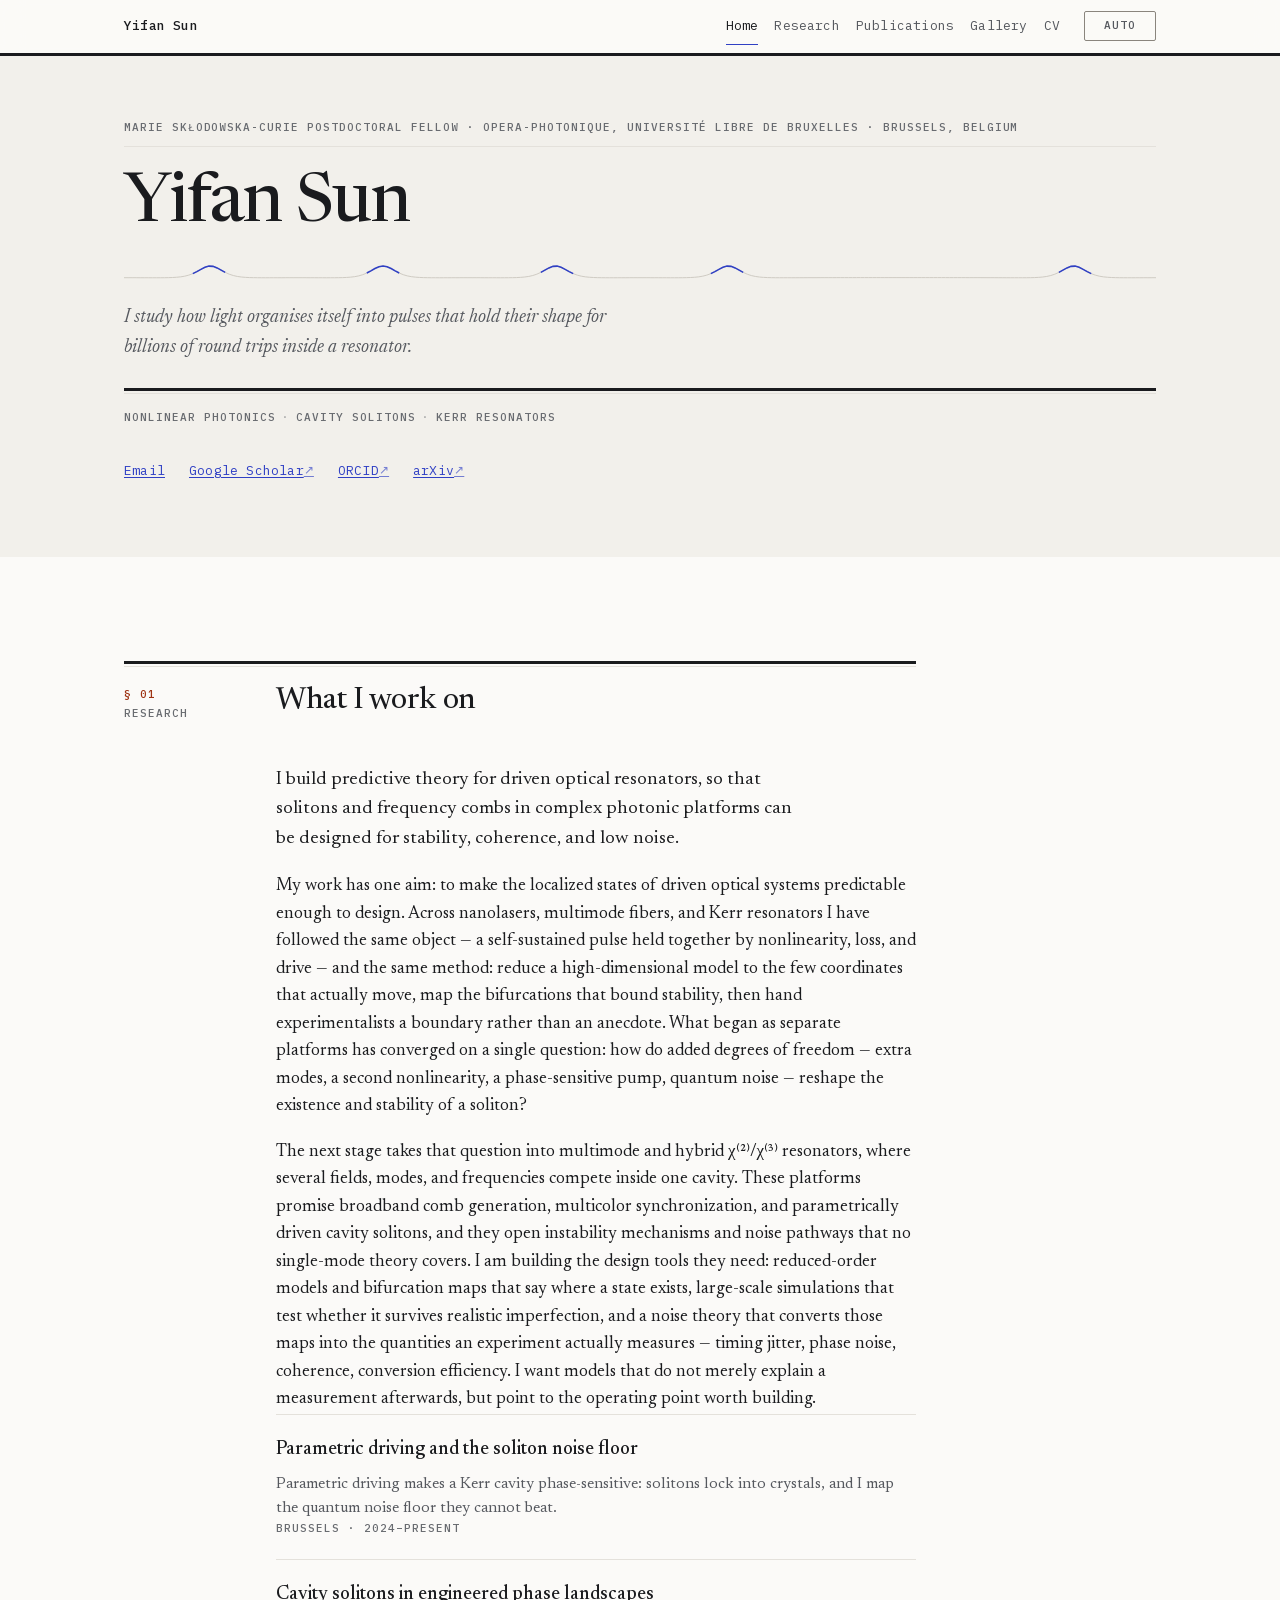
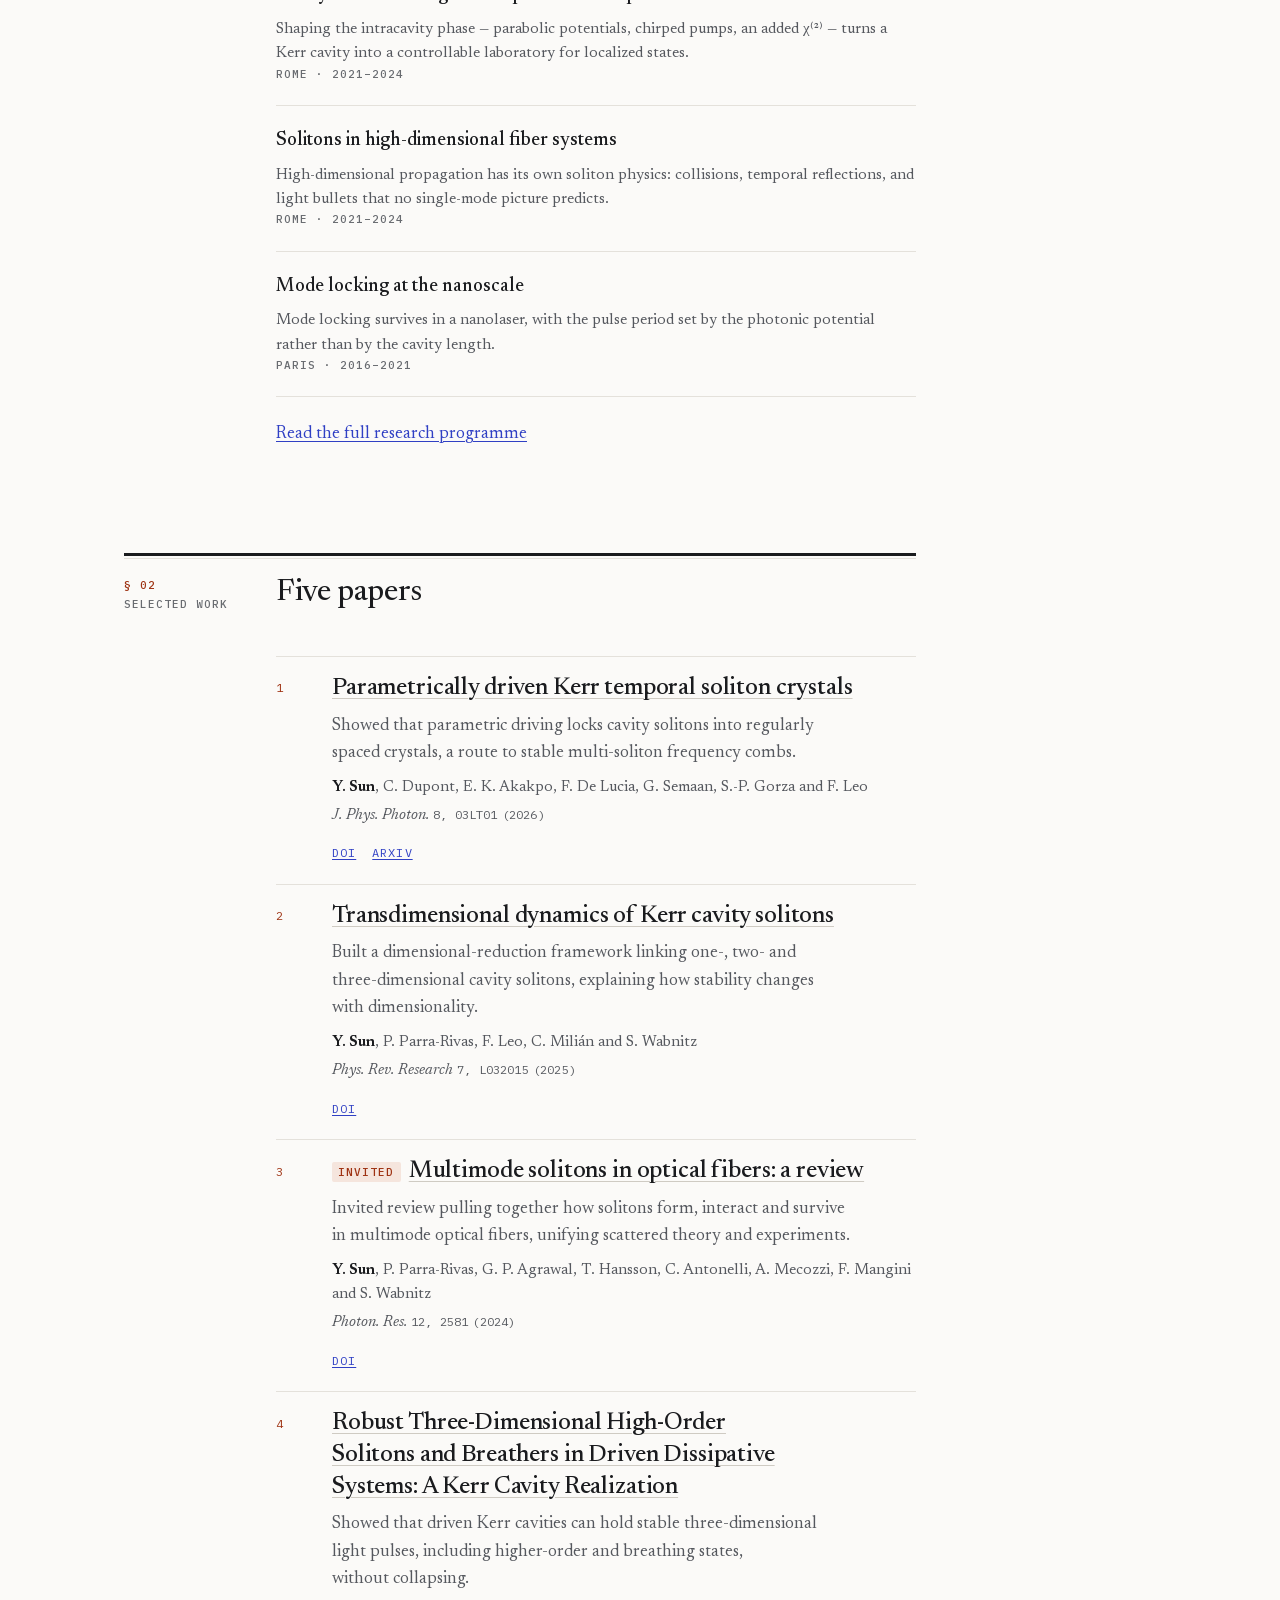
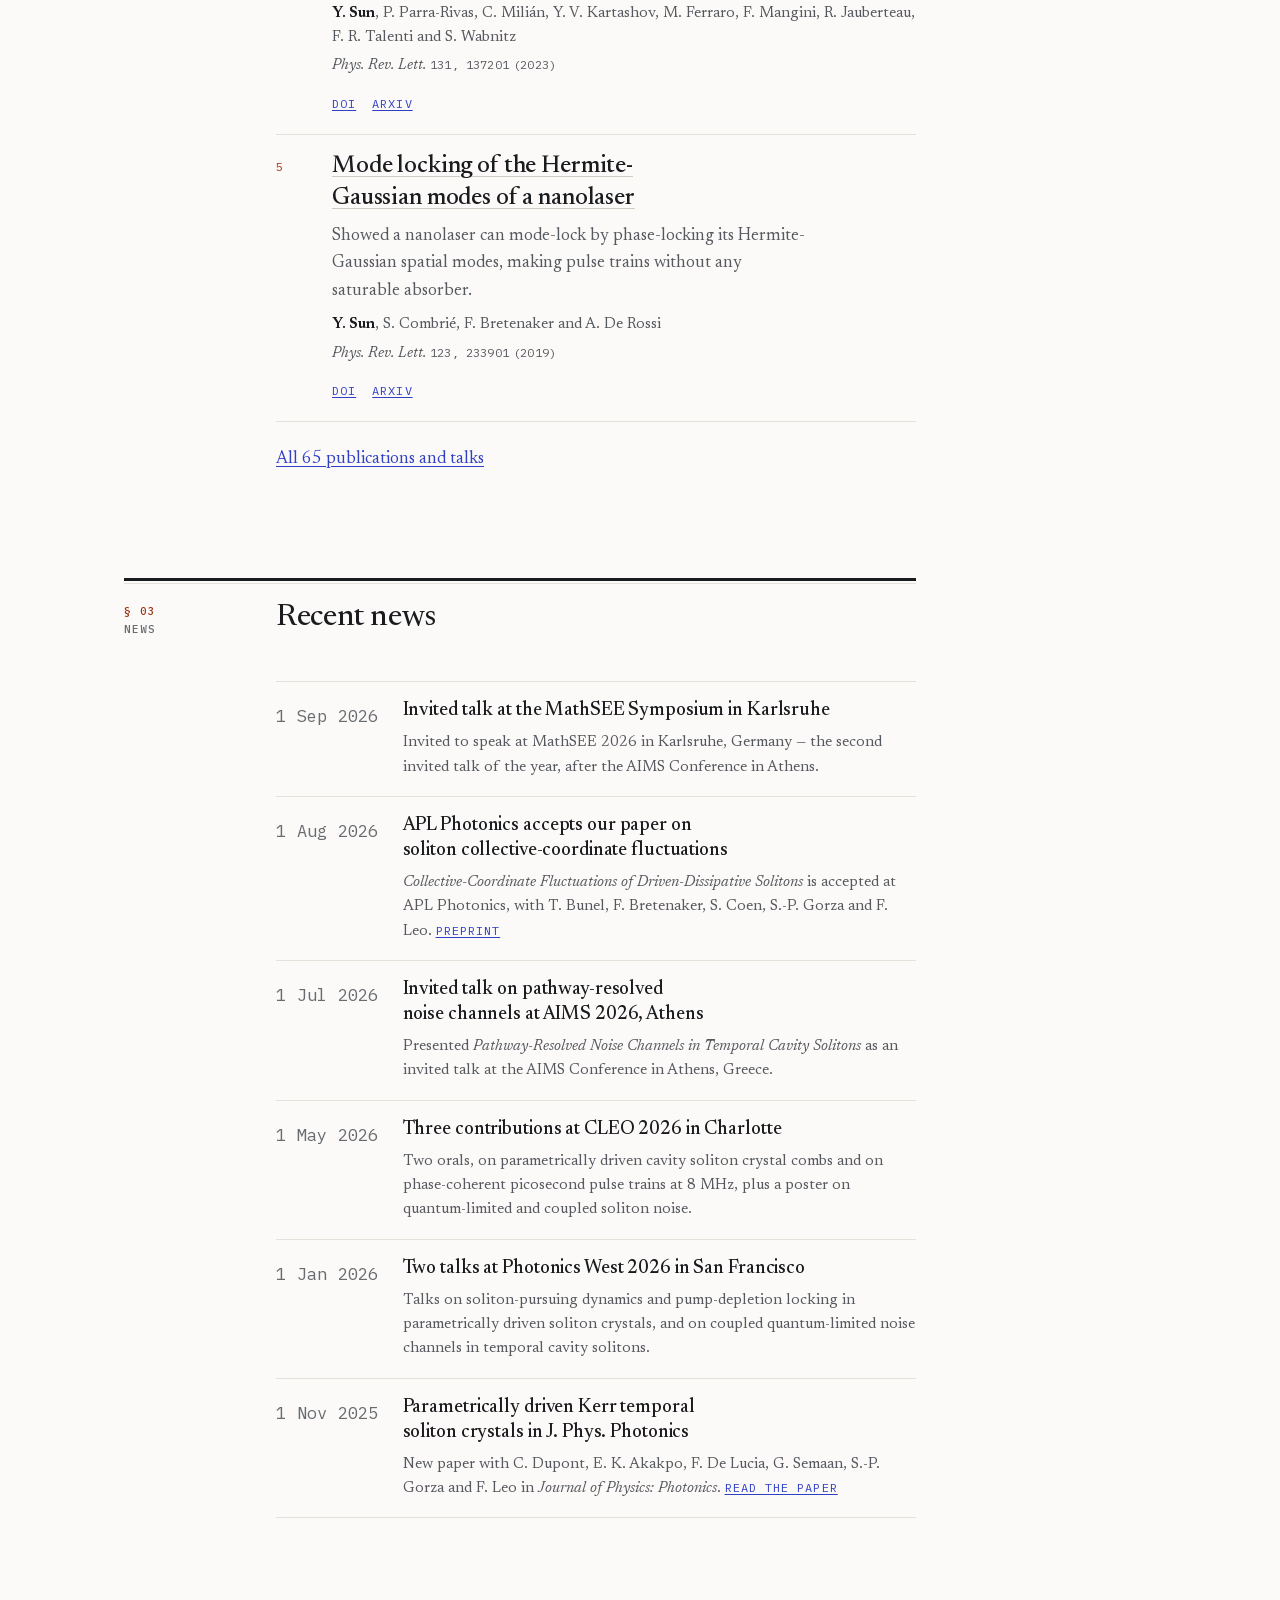
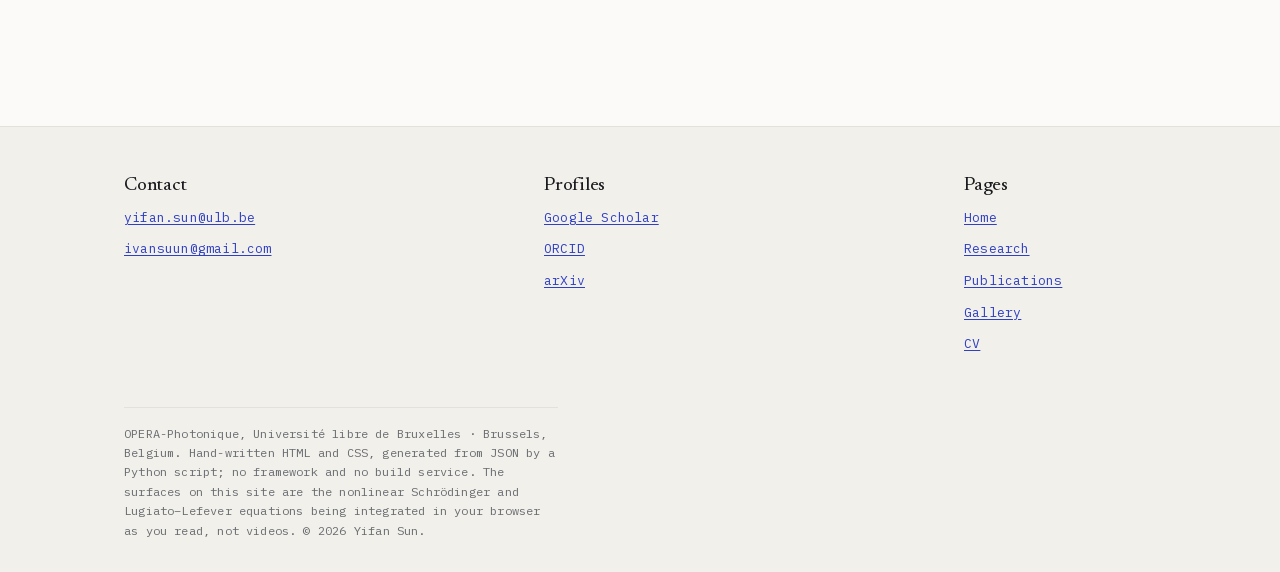
==== commit 438f00e6: "Take the figure off the front page The masthead is now type only: name, soliton rule, thesis line, s" ====
--- a/index.html
+++ b/index.html
@@ -19,7 +19,7 @@
 <link rel="preload" href="/assets/fonts/newsreader-var.woff2" as="font" type="font/woff2" crossorigin>
 <link rel="preload" href="/assets/fonts/plex-mono-400.woff2" as="font" type="font/woff2" crossorigin>
 <link rel="stylesheet" href="/assets/css/fonts.css?v=9aa8ed41">
-<link rel="stylesheet" href="/assets/css/site.css?v=56aeb890">
+<link rel="stylesheet" href="/assets/css/site.css?v=e62996fe">
 <link rel="icon" href="/assets/img/favicon.svg" type="image/svg+xml">
 <link rel="alternate" type="application/rss+xml" title="Yifan Sun — news" href="/feed.xml">
 
@@ -41,7 +41,7 @@
 <a class="skip" href="#main">Skip to content</a>
 <header class="site-header"><div class="spine"><div class="header-inner"><a class="brand" href="/">Yifan Sun</a><nav class="nav" aria-label="Main"><ul><li><a href="/" aria-current="page">Home</a></li><li><a href="/research/">Research</a></li><li><a href="/publications/">Publications</a></li><li><a href="/gallery/">Gallery</a></li><li><a href="/cv/">CV</a></li></ul></nav><button class="theme-toggle" type="button">auto</button></div></div></header>
 <main id="main">
-<div class="spine"><section class="hero"><div class="hero-text"><p class="hero-eyebrow caps">MARIE SKŁODOWSKA-CURIE POSTDOCTORAL FELLOW · OPERA-PHOTONIQUE, UNIVERSITÉ LIBRE DE BRUXELLES · BRUSSELS, BELGIUM</p><h1 class="hero-name">Yifan Sun</h1><div class="soliton" role="separator"><svg class="soliton-svg" viewBox="0 0 1000 14" preserveAspectRatio="none" xmlns="http://www.w3.org/2000/svg" aria-hidden="true" focusable="false"><path d="M 0.0 12.72 L 3.92 12.72 L 7.84 12.73 L 11.76 12.73 L 15.69 12.74 L 19.61 12.75 L 23.53 12.76 L 27.45 12.77 L 31.37 12.77 L 35.29 12.76 L 39.22 12.72 L 43.14 12.65 L 47.06 12.51 L 50.98 12.26 L 54.9 11.85 L 58.82 11.18 L 62.75 10.14 L 66.67 8.63 L 70.59 6.63 L 74.51 4.33 L 78.43 2.25 L 82.35 1.08 L 86.27 1.33 L 90.2 2.88 L 94.12 5.11 L 98.04 7.35 L 101.96 9.19 L 105.88 10.53 L 109.8 11.44 L 113.73 12.01 L 117.65 12.36 L 121.57 12.57 L 125.49 12.68 L 129.41 12.74 L 133.33 12.76 L 137.25 12.77 L 141.18 12.76 L 145.1 12.76 L 149.02 12.75 L 152.94 12.74 L 156.86 12.73 L 160.78 12.73 L 164.71 12.72 L 168.63 12.72 L 172.55 12.72 L 176.47 12.73 L 180.39 12.74 L 184.31 12.74 L 188.24 12.75 L 192.16 12.76 L 196.08 12.77 L 200.0 12.76 L 203.92 12.75 L 207.84 12.7 L 211.76 12.61 L 215.69 12.44 L 219.61 12.15 L 223.53 11.66 L 227.45 10.88 L 231.37 9.69 L 235.29 8.01 L 239.22 5.88 L 243.14 3.58 L 247.06 1.73 L 250.98 1.0 L 254.9 1.73 L 258.82 3.58 L 262.75 5.88 L 266.67 8.01 L 270.59 9.69 L 274.51 10.88 L 278.43 11.66 L 282.35 12.15 L 286.27 12.44 L 290.2 12.61 L 294.12 12.7 L 298.04 12.75 L 301.96 12.76 L 305.88 12.77 L 309.8 12.76 L 313.73 12.75 L 317.65 12.74 L 321.57 12.74 L 325.49 12.73 L 329.41 12.72 L 333.33 12.72 L 337.25 12.72 L 341.18 12.73 L 345.1 12.73 L 349.02 12.74 L 352.94 12.75 L 356.86 12.76 L 360.78 12.76 L 364.71 12.77 L 368.63 12.76 L 372.55 12.74 L 376.47 12.68 L 380.39 12.57 L 384.31 12.36 L 388.24 12.01 L 392.16 11.44 L 396.08 10.53 L 400.0 9.19 L 403.92 7.35 L 407.84 5.11 L 411.76 2.88 L 415.69 1.33 L 419.61 1.08 L 423.53 2.25 L 427.45 4.33 L 431.37 6.63 L 435.29 8.63 L 439.22 10.14 L 443.14 11.18 L 447.06 11.85 L 450.98 12.26 L 454.9 12.51 L 458.82 12.65 L 462.75 12.72 L 466.67 12.76 L 470.59 12.77 L 474.51 12.77 L 478.43 12.76 L 482.35 12.75 L 486.27 12.74 L 490.2 12.73 L 494.12 12.73 L 498.04 12.72 L 501.96 12.72 L 505.88 12.73 L 509.8 12.73 L 513.73 12.74 L 517.65 12.74 L 521.57 12.75 L 525.49 12.76 L 529.41 12.77 L 533.33 12.77 L 537.25 12.76 L 541.18 12.72 L 545.1 12.65 L 549.02 12.51 L 552.94 12.27 L 556.86 11.85 L 560.78 11.18 L 564.71 10.14 L 568.63 8.63 L 572.55 6.63 L 576.47 4.33 L 580.39 2.24 L 584.31 1.08 L 588.24 1.33 L 592.16 2.89 L 596.08 5.12 L 600.0 7.36 L 603.92 9.2 L 607.84 10.54 L 611.76 11.44 L 615.69 12.02 L 619.61 12.37 L 623.53 12.57 L 627.45 12.68 L 631.37 12.74 L 635.29 12.76 L 639.22 12.76 L 643.14 12.76 L 647.06 12.75 L 650.98 12.74 L 654.9 12.72 L 658.82 12.71 L 662.75 12.7 L 666.67 12.69 L 670.59 12.68 L 674.51 12.67 L 678.43 12.67 L 682.35 12.66 L 686.27 12.66 L 690.2 12.65 L 694.12 12.65 L 698.04 12.65 L 701.96 12.65 L 705.88 12.65 L 709.8 12.64 L 713.73 12.64 L 717.65 12.64 L 721.57 12.64 L 725.49 12.64 L 729.41 12.64 L 733.33 12.64 L 737.25 12.64 L 741.18 12.64 L 745.1 12.64 L 749.02 12.64 L 752.94 12.64 L 756.86 12.64 L 760.78 12.64 L 764.71 12.64 L 768.63 12.64 L 772.55 12.64 L 776.47 12.64 L 780.39 12.64 L 784.31 12.64 L 788.24 12.64 L 792.16 12.64 L 796.08 12.64 L 800.0 12.65 L 803.92 12.65 L 807.84 12.65 L 811.76 12.65 L 815.69 12.65 L 819.61 12.66 L 823.53 12.66 L 827.45 12.67 L 831.37 12.67 L 835.29 12.68 L 839.22 12.69 L 843.14 12.7 L 847.06 12.71 L 850.98 12.72 L 854.9 12.74 L 858.82 12.75 L 862.75 12.76 L 866.67 12.76 L 870.59 12.76 L 874.51 12.74 L 878.43 12.68 L 882.35 12.57 L 886.27 12.37 L 890.2 12.02 L 894.12 11.44 L 898.04 10.54 L 901.96 9.2 L 905.88 7.36 L 909.8 5.12 L 913.73 2.89 L 917.65 1.33 L 921.57 1.08 L 925.49 2.24 L 929.41 4.33 L 933.33 6.63 L 937.25 8.63 L 941.18 10.14 L 945.1 11.18 L 949.02 11.85 L 952.94 12.27 L 956.86 12.51 L 960.78 12.65 L 964.71 12.72 L 968.63 12.76 L 972.55 12.77 L 976.47 12.77 L 980.39 12.76 L 984.31 12.75 L 988.24 12.74 L 992.16 12.74 L 996.08 12.73 L 1000.0 12.73" fill="none" stroke="currentColor" stroke-width="1" vector-effect="non-scaling-stroke"/><path d="M 66.67 8.63 L 70.59 6.63 L 74.51 4.33 L 78.43 2.25 L 82.35 1.08 L 86.27 1.33 L 90.2 2.88 L 94.12 5.11 L 98.04 7.35 M 235.29 8.01 L 239.22 5.88 L 243.14 3.58 L 247.06 1.73 L 250.98 1.0 L 254.9 1.73 L 258.82 3.58 L 262.75 5.88 L 266.67 8.01 M 403.92 7.35 L 407.84 5.11 L 411.76 2.88 L 415.69 1.33 L 419.61 1.08 L 423.53 2.25 L 427.45 4.33 L 431.37 6.63 L 435.29 8.63 M 568.63 8.63 L 572.55 6.63 L 576.47 4.33 L 580.39 2.24 L 584.31 1.08 L 588.24 1.33 L 592.16 2.89 L 596.08 5.12 L 600.0 7.36 M 905.88 7.36 L 909.8 5.12 L 913.73 2.89 L 917.65 1.33 L 921.57 1.08 L 925.49 2.24 L 929.41 4.33 L 933.33 6.63 L 937.25 8.63" fill="none" stroke="var(--fig-peak)" stroke-width="1.6" vector-effect="non-scaling-stroke"/></svg></div><p class="hero-thesis">I study how light organises itself into pulses that hold their shape for billions of round trips inside a resonator.</p><p class="hero-meta caps drule">Nonlinear photonics<span class="sep">·</span>cavity solitons<span class="sep">·</span>Kerr resonators</p><ul class="linkrow"><li><a href="mailto:yifan.sun@ulb.be">Email</a></li><li><a href="https://scholar.google.com/citations?user=Bt99tw4AAAAJ" target="_blank" rel="noopener me">Google Scholar</a></li><li><a href="https://orcid.org/0000-0003-0676-8259" target="_blank" rel="noopener me">ORCID</a></li><li><a href="https://arxiv.org/a/0000-0003-0676-8259" target="_blank" rel="noopener me">arXiv</a></li></ul></div><div class="hero-figure"><div class="figure-frame"><img src="/assets/img/banners/home.png" alt="Three-dimensional surface plot of two multimode solitons of unequal amplitude propagating along a graded-index fibre, colliding, and continuing unchanged — intensity mapped to height and to colour on a black ground." width="1440" height="842" fetchpriority="high" decoding="async"></div></div></section></div><div class="spine"><section class="section"><div class="section-head"><div class="section-label caps"><span class="section-num">§&nbsp;01</span><span>Research</span></div><h2 class="section-title">What I work on</h2></div><div class="prose"><p class="lede">I build predictive theory for driven optical resonators, so that solitons and frequency combs in complex photonic platforms can be designed for stability, coherence, and low noise.</p><p>My work has one aim: to make the localized states of driven optical systems predictable enough to design. Across nanolasers, multimode fibers, and Kerr resonators I have followed the same object — a self-sustained pulse held together by nonlinearity, loss, and drive — and the same method: reduce a high-dimensional model to the few coordinates that actually move, map the bifurcations that bound stability, then hand experimentalists a boundary rather than an anecdote. What began as separate platforms has converged on a single question: how do added degrees of freedom — extra modes, a second nonlinearity, a phase-sensitive pump, quantum noise — reshape the existence and stability of a soliton?</p><p>The next stage takes that question into multimode and hybrid χ⁽²⁾/χ⁽³⁾ resonators, where several fields, modes, and frequencies compete inside one cavity. These platforms promise broadband comb generation, multicolor synchronization, and parametrically driven cavity solitons, and they open instability mechanisms and noise pathways that no single-mode theory covers. I am building the design tools they need: reduced-order models and bifurcation maps that say where a state exists, large-scale simulations that test whether it survives realistic imperfection, and a noise theory that converts those maps into the quantities an experiment actually measures — timing jitter, phase noise, coherence, conversion efficiency. I want models that do not merely explain a measurement afterwards, but point to the operating point worth building.</p></div><ul class="thrusts"><li class="thrust"><h3>Parametric driving and the soliton noise floor</h3><p class="tl-note">Parametric driving makes a Kerr cavity phase-sensitive: solitons lock into crystals, and I map the quantum noise floor they cannot beat.</p><p class="caps">Brussels · 2024–present</p></li><li class="thrust"><h3>Cavity solitons in engineered phase landscapes</h3><p class="tl-note">Shaping the intracavity phase — parabolic potentials, chirped pumps, an added χ⁽²⁾ — turns a Kerr cavity into a controllable laboratory for localized states.</p><p class="caps">Rome · 2021–2024</p></li><li class="thrust"><h3>Solitons in high-dimensional fiber systems</h3><p class="tl-note">High-dimensional propagation has its own soliton physics: collisions, temporal reflections, and light bullets that no single-mode picture predicts.</p><p class="caps">Rome · 2021–2024</p></li><li class="thrust"><h3>Mode locking at the nanoscale</h3><p class="tl-note">Mode locking survives in a nanolaser, with the pulse period set by the photonic potential rather than by the cavity length.</p><p class="caps">Paris · 2016–2021</p></li></ul><p style="margin-top:var(--s5)"><a href="/research/">Read the full research programme</a></p></section><section class="section"><div class="section-head"><div class="section-label caps"><span class="section-num">§&nbsp;02</span><span>Selected work</span></div><h2 class="section-title">Five papers</h2></div><ul class="pub-list selected"><li class="pub"><div class="pub-n m">1</div><div><h3 class="pub-title"><a href="https://doi.org/10.1088/2515-7647/ae79bf" rel="noopener">Parametrically driven Kerr temporal soliton crystals</a></h3><p class="pub-blurb">Showed that parametric driving locks cavity solitons into regularly spaced crystals, a route to stable multi-soliton frequency combs.</p><p class="pub-authors"><span class="me">Y. Sun</span>, C. Dupont, E. K. Akakpo, F. De Lucia, G. Semaan, S.-P. Gorza and F. Leo</p><p class="pub-venue"><cite>J. Phys. Photon.</cite> <span class="m">8, 03LT01</span>&nbsp;<span class="m">(2026)</span></p><ul class="pub-links"><li><a href="https://doi.org/10.1088/2515-7647/ae79bf" rel="noopener">DOI</a></li><li><a href="https://arxiv.org/abs/2504.04788" rel="noopener">arXiv</a></li></ul></div></li><li class="pub"><div class="pub-n m">2</div><div><h3 class="pub-title"><a href="https://doi.org/10.1103/k54w-s7lg" rel="noopener">Transdimensional dynamics of Kerr cavity solitons</a></h3><p class="pub-blurb">Built a dimensional-reduction framework linking one-, two- and three-dimensional cavity solitons, explaining how stability changes with dimensionality.</p><p class="pub-authors"><span class="me">Y. Sun</span>, P. Parra-Rivas, F. Leo, C. Milián and S. Wabnitz</p><p class="pub-venue"><cite>Phys. Rev. Research</cite> <span class="m">7, L032015</span>&nbsp;<span class="m">(2025)</span></p><ul class="pub-links"><li><a href="https://doi.org/10.1103/k54w-s7lg" rel="noopener">DOI</a></li></ul></div></li><li class="pub"><div class="pub-n m">3</div><div><h3 class="pub-title"><span class="badge">Invited</span><a href="https://doi.org/10.1364/PRJ.531393" rel="noopener">Multimode solitons in optical fibers: a review</a></h3><p class="pub-blurb">Invited review pulling together how solitons form, interact and survive in multimode optical fibers, unifying scattered theory and experiments.</p><p class="pub-authors"><span class="me">Y. Sun</span>, P. Parra-Rivas, G. P. Agrawal, T. Hansson, C. Antonelli, A. Mecozzi, F. Mangini and S. Wabnitz</p><p class="pub-venue"><cite>Photon. Res.</cite> <span class="m">12, 2581</span>&nbsp;<span class="m">(2024)</span></p><ul class="pub-links"><li><a href="https://doi.org/10.1364/PRJ.531393" rel="noopener">DOI</a></li></ul></div></li><li class="pub"><div class="pub-n m">4</div><div><h3 class="pub-title"><a href="https://doi.org/10.1103/PhysRevLett.131.137201" rel="noopener">Robust Three-Dimensional High-Order Solitons and Breathers in Driven Dissipative Systems: A Kerr Cavity Realization</a></h3><p class="pub-blurb">Showed that driven Kerr cavities can hold stable three-dimensional light pulses, including higher-order and breathing states, without collapsing.</p><p class="pub-authors"><span class="me">Y. Sun</span>, P. Parra-Rivas, C. Milián, Y. V. Kartashov, M. Ferraro, F. Mangini, R. Jauberteau, F. R. Talenti and S. Wabnitz</p><p class="pub-venue"><cite>Phys. Rev. Lett.</cite> <span class="m">131, 137201</span>&nbsp;<span class="m">(2023)</span></p><ul class="pub-links"><li><a href="https://doi.org/10.1103/PhysRevLett.131.137201" rel="noopener">DOI</a></li><li><a href="https://arxiv.org/abs/2212.13052" rel="noopener">arXiv</a></li></ul></div></li><li class="pub"><div class="pub-n m">5</div><div><h3 class="pub-title"><a href="https://doi.org/10.1103/PhysRevLett.123.233901" rel="noopener">Mode locking of the Hermite-Gaussian modes of a nanolaser</a></h3><p class="pub-blurb">Showed a nanolaser can mode-lock by phase-locking its Hermite-Gaussian spatial modes, making pulse trains without any saturable absorber.</p><p class="pub-authors"><span class="me">Y. Sun</span>, S. Combrié, F. Bretenaker and A. De Rossi</p><p class="pub-venue"><cite>Phys. Rev. Lett.</cite> <span class="m">123, 233901</span>&nbsp;<span class="m">(2019)</span></p><ul class="pub-links"><li><a href="https://doi.org/10.1103/PhysRevLett.123.233901" rel="noopener">DOI</a></li><li><a href="https://arxiv.org/abs/2002.05390" rel="noopener">arXiv</a></li></ul></div></li></ul><p style="margin-top:var(--s5)"><a href="/publications/">All 65 publications and talks</a></p></section><section class="section"><div class="section-head"><div class="section-label caps"><span class="section-num">§&nbsp;03</span><span>News</span></div><h2 class="section-title">Recent news</h2></div><ul class="news"><li class="news-item"><div class="news-date m"><time datetime="2026-09-01">1 Sep 2026</time></div><div><h3 class="news-title">Invited talk at the MathSEE Symposium in Karlsruhe</h3><p class="news-body">Invited to speak at MathSEE 2026 in Karlsruhe, Germany — the second invited talk of the year, after the AIMS Conference in Athens.</p></div></li><li class="news-item"><div class="news-date m"><time datetime="2026-08-01">1 Aug 2026</time></div><div><h3 class="news-title">APL Photonics accepts our paper on soliton collective-coordinate fluctuations</h3><p class="news-body"><em>Collective-Coordinate Fluctuations of Driven-Dissipative Solitons</em> is accepted at APL Photonics, with T. Bunel, F. Bretenaker, S. Coen, S.-P. Gorza and F. Leo. <a href="https://arxiv.org/abs/2605.14614" rel="noopener">Preprint</a></p></div></li><li class="news-item"><div class="news-date m"><time datetime="2026-07-01">1 Jul 2026</time></div><div><h3 class="news-title">Invited talk on pathway-resolved noise channels at AIMS 2026, Athens</h3><p class="news-body">Presented <em>Pathway-Resolved Noise Channels in Temporal Cavity Solitons</em> as an invited talk at the AIMS Conference in Athens, Greece.</p></div></li><li class="news-item"><div class="news-date m"><time datetime="2026-05-01">1 May 2026</time></div><div><h3 class="news-title">Three contributions at CLEO 2026 in Charlotte</h3><p class="news-body">Two orals, on parametrically driven cavity soliton crystal combs and on phase-coherent picosecond pulse trains at 8 MHz, plus a poster on quantum-limited and coupled soliton noise.</p></div></li><li class="news-item"><div class="news-date m"><time datetime="2026-01-01">1 Jan 2026</time></div><div><h3 class="news-title">Two talks at Photonics West 2026 in San Francisco</h3><p class="news-body">Talks on soliton-pursuing dynamics and pump-depletion locking in parametrically driven soliton crystals, and on coupled quantum-limited noise channels in temporal cavity solitons.</p></div></li><li class="news-item"><div class="news-date m"><time datetime="2025-11-01">1 Nov 2025</time></div><div><h3 class="news-title">Parametrically driven Kerr temporal soliton crystals in J. Phys. Photonics</h3><p class="news-body">New paper with C. Dupont, E. K. Akakpo, F. De Lucia, G. Semaan, S.-P. Gorza and F. Leo in <em>Journal of Physics: Photonics</em>. <a href="https://doi.org/10.1088/2515-7647/ae79bf" rel="noopener">Read the paper</a></p></div></li></ul></section></div>
+<div class="spine"><section class="hero"><div class="hero-text"><p class="hero-eyebrow caps">MARIE SKŁODOWSKA-CURIE POSTDOCTORAL FELLOW · OPERA-PHOTONIQUE, UNIVERSITÉ LIBRE DE BRUXELLES · BRUSSELS, BELGIUM</p><h1 class="hero-name">Yifan Sun</h1><div class="soliton" role="separator"><svg class="soliton-svg" viewBox="0 0 1000 14" preserveAspectRatio="none" xmlns="http://www.w3.org/2000/svg" aria-hidden="true" focusable="false"><path d="M 0.0 12.72 L 3.92 12.72 L 7.84 12.73 L 11.76 12.73 L 15.69 12.74 L 19.61 12.75 L 23.53 12.76 L 27.45 12.77 L 31.37 12.77 L 35.29 12.76 L 39.22 12.72 L 43.14 12.65 L 47.06 12.51 L 50.98 12.26 L 54.9 11.85 L 58.82 11.18 L 62.75 10.14 L 66.67 8.63 L 70.59 6.63 L 74.51 4.33 L 78.43 2.25 L 82.35 1.08 L 86.27 1.33 L 90.2 2.88 L 94.12 5.11 L 98.04 7.35 L 101.96 9.19 L 105.88 10.53 L 109.8 11.44 L 113.73 12.01 L 117.65 12.36 L 121.57 12.57 L 125.49 12.68 L 129.41 12.74 L 133.33 12.76 L 137.25 12.77 L 141.18 12.76 L 145.1 12.76 L 149.02 12.75 L 152.94 12.74 L 156.86 12.73 L 160.78 12.73 L 164.71 12.72 L 168.63 12.72 L 172.55 12.72 L 176.47 12.73 L 180.39 12.74 L 184.31 12.74 L 188.24 12.75 L 192.16 12.76 L 196.08 12.77 L 200.0 12.76 L 203.92 12.75 L 207.84 12.7 L 211.76 12.61 L 215.69 12.44 L 219.61 12.15 L 223.53 11.66 L 227.45 10.88 L 231.37 9.69 L 235.29 8.01 L 239.22 5.88 L 243.14 3.58 L 247.06 1.73 L 250.98 1.0 L 254.9 1.73 L 258.82 3.58 L 262.75 5.88 L 266.67 8.01 L 270.59 9.69 L 274.51 10.88 L 278.43 11.66 L 282.35 12.15 L 286.27 12.44 L 290.2 12.61 L 294.12 12.7 L 298.04 12.75 L 301.96 12.76 L 305.88 12.77 L 309.8 12.76 L 313.73 12.75 L 317.65 12.74 L 321.57 12.74 L 325.49 12.73 L 329.41 12.72 L 333.33 12.72 L 337.25 12.72 L 341.18 12.73 L 345.1 12.73 L 349.02 12.74 L 352.94 12.75 L 356.86 12.76 L 360.78 12.76 L 364.71 12.77 L 368.63 12.76 L 372.55 12.74 L 376.47 12.68 L 380.39 12.57 L 384.31 12.36 L 388.24 12.01 L 392.16 11.44 L 396.08 10.53 L 400.0 9.19 L 403.92 7.35 L 407.84 5.11 L 411.76 2.88 L 415.69 1.33 L 419.61 1.08 L 423.53 2.25 L 427.45 4.33 L 431.37 6.63 L 435.29 8.63 L 439.22 10.14 L 443.14 11.18 L 447.06 11.85 L 450.98 12.26 L 454.9 12.51 L 458.82 12.65 L 462.75 12.72 L 466.67 12.76 L 470.59 12.77 L 474.51 12.77 L 478.43 12.76 L 482.35 12.75 L 486.27 12.74 L 490.2 12.73 L 494.12 12.73 L 498.04 12.72 L 501.96 12.72 L 505.88 12.73 L 509.8 12.73 L 513.73 12.74 L 517.65 12.74 L 521.57 12.75 L 525.49 12.76 L 529.41 12.77 L 533.33 12.77 L 537.25 12.76 L 541.18 12.72 L 545.1 12.65 L 549.02 12.51 L 552.94 12.27 L 556.86 11.85 L 560.78 11.18 L 564.71 10.14 L 568.63 8.63 L 572.55 6.63 L 576.47 4.33 L 580.39 2.24 L 584.31 1.08 L 588.24 1.33 L 592.16 2.89 L 596.08 5.12 L 600.0 7.36 L 603.92 9.2 L 607.84 10.54 L 611.76 11.44 L 615.69 12.02 L 619.61 12.37 L 623.53 12.57 L 627.45 12.68 L 631.37 12.74 L 635.29 12.76 L 639.22 12.76 L 643.14 12.76 L 647.06 12.75 L 650.98 12.74 L 654.9 12.72 L 658.82 12.71 L 662.75 12.7 L 666.67 12.69 L 670.59 12.68 L 674.51 12.67 L 678.43 12.67 L 682.35 12.66 L 686.27 12.66 L 690.2 12.65 L 694.12 12.65 L 698.04 12.65 L 701.96 12.65 L 705.88 12.65 L 709.8 12.64 L 713.73 12.64 L 717.65 12.64 L 721.57 12.64 L 725.49 12.64 L 729.41 12.64 L 733.33 12.64 L 737.25 12.64 L 741.18 12.64 L 745.1 12.64 L 749.02 12.64 L 752.94 12.64 L 756.86 12.64 L 760.78 12.64 L 764.71 12.64 L 768.63 12.64 L 772.55 12.64 L 776.47 12.64 L 780.39 12.64 L 784.31 12.64 L 788.24 12.64 L 792.16 12.64 L 796.08 12.64 L 800.0 12.65 L 803.92 12.65 L 807.84 12.65 L 811.76 12.65 L 815.69 12.65 L 819.61 12.66 L 823.53 12.66 L 827.45 12.67 L 831.37 12.67 L 835.29 12.68 L 839.22 12.69 L 843.14 12.7 L 847.06 12.71 L 850.98 12.72 L 854.9 12.74 L 858.82 12.75 L 862.75 12.76 L 866.67 12.76 L 870.59 12.76 L 874.51 12.74 L 878.43 12.68 L 882.35 12.57 L 886.27 12.37 L 890.2 12.02 L 894.12 11.44 L 898.04 10.54 L 901.96 9.2 L 905.88 7.36 L 909.8 5.12 L 913.73 2.89 L 917.65 1.33 L 921.57 1.08 L 925.49 2.24 L 929.41 4.33 L 933.33 6.63 L 937.25 8.63 L 941.18 10.14 L 945.1 11.18 L 949.02 11.85 L 952.94 12.27 L 956.86 12.51 L 960.78 12.65 L 964.71 12.72 L 968.63 12.76 L 972.55 12.77 L 976.47 12.77 L 980.39 12.76 L 984.31 12.75 L 988.24 12.74 L 992.16 12.74 L 996.08 12.73 L 1000.0 12.73" fill="none" stroke="currentColor" stroke-width="1" vector-effect="non-scaling-stroke"/><path d="M 66.67 8.63 L 70.59 6.63 L 74.51 4.33 L 78.43 2.25 L 82.35 1.08 L 86.27 1.33 L 90.2 2.88 L 94.12 5.11 L 98.04 7.35 M 235.29 8.01 L 239.22 5.88 L 243.14 3.58 L 247.06 1.73 L 250.98 1.0 L 254.9 1.73 L 258.82 3.58 L 262.75 5.88 L 266.67 8.01 M 403.92 7.35 L 407.84 5.11 L 411.76 2.88 L 415.69 1.33 L 419.61 1.08 L 423.53 2.25 L 427.45 4.33 L 431.37 6.63 L 435.29 8.63 M 568.63 8.63 L 572.55 6.63 L 576.47 4.33 L 580.39 2.24 L 584.31 1.08 L 588.24 1.33 L 592.16 2.89 L 596.08 5.12 L 600.0 7.36 M 905.88 7.36 L 909.8 5.12 L 913.73 2.89 L 917.65 1.33 L 921.57 1.08 L 925.49 2.24 L 929.41 4.33 L 933.33 6.63 L 937.25 8.63" fill="none" stroke="var(--fig-peak)" stroke-width="1.6" vector-effect="non-scaling-stroke"/></svg></div><p class="hero-thesis">I study how light organises itself into pulses that hold their shape for billions of round trips inside a resonator.</p><p class="hero-meta caps drule">Nonlinear photonics<span class="sep">·</span>cavity solitons<span class="sep">·</span>Kerr resonators</p><ul class="linkrow"><li><a href="mailto:yifan.sun@ulb.be">Email</a></li><li><a href="https://scholar.google.com/citations?user=Bt99tw4AAAAJ" target="_blank" rel="noopener me">Google Scholar</a></li><li><a href="https://orcid.org/0000-0003-0676-8259" target="_blank" rel="noopener me">ORCID</a></li><li><a href="https://arxiv.org/a/0000-0003-0676-8259" target="_blank" rel="noopener me">arXiv</a></li></ul></div></section></div><div class="spine"><section class="section"><div class="section-head"><div class="section-label caps"><span class="section-num">§&nbsp;01</span><span>Research</span></div><h2 class="section-title">What I work on</h2></div><div class="prose"><p class="lede">I build predictive theory for driven optical resonators, so that solitons and frequency combs in complex photonic platforms can be designed for stability, coherence, and low noise.</p><p>My work has one aim: to make the localized states of driven optical systems predictable enough to design. Across nanolasers, multimode fibers, and Kerr resonators I have followed the same object — a self-sustained pulse held together by nonlinearity, loss, and drive — and the same method: reduce a high-dimensional model to the few coordinates that actually move, map the bifurcations that bound stability, then hand experimentalists a boundary rather than an anecdote. What began as separate platforms has converged on a single question: how do added degrees of freedom — extra modes, a second nonlinearity, a phase-sensitive pump, quantum noise — reshape the existence and stability of a soliton?</p><p>The next stage takes that question into multimode and hybrid χ⁽²⁾/χ⁽³⁾ resonators, where several fields, modes, and frequencies compete inside one cavity. These platforms promise broadband comb generation, multicolor synchronization, and parametrically driven cavity solitons, and they open instability mechanisms and noise pathways that no single-mode theory covers. I am building the design tools they need: reduced-order models and bifurcation maps that say where a state exists, large-scale simulations that test whether it survives realistic imperfection, and a noise theory that converts those maps into the quantities an experiment actually measures — timing jitter, phase noise, coherence, conversion efficiency. I want models that do not merely explain a measurement afterwards, but point to the operating point worth building.</p></div><ul class="thrusts"><li class="thrust"><h3>Parametric driving and the soliton noise floor</h3><p class="tl-note">Parametric driving makes a Kerr cavity phase-sensitive: solitons lock into crystals, and I map the quantum noise floor they cannot beat.</p><p class="caps">Brussels · 2024–present</p></li><li class="thrust"><h3>Cavity solitons in engineered phase landscapes</h3><p class="tl-note">Shaping the intracavity phase — parabolic potentials, chirped pumps, an added χ⁽²⁾ — turns a Kerr cavity into a controllable laboratory for localized states.</p><p class="caps">Rome · 2021–2024</p></li><li class="thrust"><h3>Solitons in high-dimensional fiber systems</h3><p class="tl-note">High-dimensional propagation has its own soliton physics: collisions, temporal reflections, and light bullets that no single-mode picture predicts.</p><p class="caps">Rome · 2021–2024</p></li><li class="thrust"><h3>Mode locking at the nanoscale</h3><p class="tl-note">Mode locking survives in a nanolaser, with the pulse period set by the photonic potential rather than by the cavity length.</p><p class="caps">Paris · 2016–2021</p></li></ul><p style="margin-top:var(--s5)"><a href="/research/">Read the full research programme</a></p></section><section class="section"><div class="section-head"><div class="section-label caps"><span class="section-num">§&nbsp;02</span><span>Selected work</span></div><h2 class="section-title">Five papers</h2></div><ul class="pub-list selected"><li class="pub"><div class="pub-n m">1</div><div><h3 class="pub-title"><a href="https://doi.org/10.1088/2515-7647/ae79bf" rel="noopener">Parametrically driven Kerr temporal soliton crystals</a></h3><p class="pub-blurb">Showed that parametric driving locks cavity solitons into regularly spaced crystals, a route to stable multi-soliton frequency combs.</p><p class="pub-authors"><span class="me">Y. Sun</span>, C. Dupont, E. K. Akakpo, F. De Lucia, G. Semaan, S.-P. Gorza and F. Leo</p><p class="pub-venue"><cite>J. Phys. Photon.</cite> <span class="m">8, 03LT01</span>&nbsp;<span class="m">(2026)</span></p><ul class="pub-links"><li><a href="https://doi.org/10.1088/2515-7647/ae79bf" rel="noopener">DOI</a></li><li><a href="https://arxiv.org/abs/2504.04788" rel="noopener">arXiv</a></li></ul></div></li><li class="pub"><div class="pub-n m">2</div><div><h3 class="pub-title"><a href="https://doi.org/10.1103/k54w-s7lg" rel="noopener">Transdimensional dynamics of Kerr cavity solitons</a></h3><p class="pub-blurb">Built a dimensional-reduction framework linking one-, two- and three-dimensional cavity solitons, explaining how stability changes with dimensionality.</p><p class="pub-authors"><span class="me">Y. Sun</span>, P. Parra-Rivas, F. Leo, C. Milián and S. Wabnitz</p><p class="pub-venue"><cite>Phys. Rev. Research</cite> <span class="m">7, L032015</span>&nbsp;<span class="m">(2025)</span></p><ul class="pub-links"><li><a href="https://doi.org/10.1103/k54w-s7lg" rel="noopener">DOI</a></li></ul></div></li><li class="pub"><div class="pub-n m">3</div><div><h3 class="pub-title"><span class="badge">Invited</span><a href="https://doi.org/10.1364/PRJ.531393" rel="noopener">Multimode solitons in optical fibers: a review</a></h3><p class="pub-blurb">Invited review pulling together how solitons form, interact and survive in multimode optical fibers, unifying scattered theory and experiments.</p><p class="pub-authors"><span class="me">Y. Sun</span>, P. Parra-Rivas, G. P. Agrawal, T. Hansson, C. Antonelli, A. Mecozzi, F. Mangini and S. Wabnitz</p><p class="pub-venue"><cite>Photon. Res.</cite> <span class="m">12, 2581</span>&nbsp;<span class="m">(2024)</span></p><ul class="pub-links"><li><a href="https://doi.org/10.1364/PRJ.531393" rel="noopener">DOI</a></li></ul></div></li><li class="pub"><div class="pub-n m">4</div><div><h3 class="pub-title"><a href="https://doi.org/10.1103/PhysRevLett.131.137201" rel="noopener">Robust Three-Dimensional High-Order Solitons and Breathers in Driven Dissipative Systems: A Kerr Cavity Realization</a></h3><p class="pub-blurb">Showed that driven Kerr cavities can hold stable three-dimensional light pulses, including higher-order and breathing states, without collapsing.</p><p class="pub-authors"><span class="me">Y. Sun</span>, P. Parra-Rivas, C. Milián, Y. V. Kartashov, M. Ferraro, F. Mangini, R. Jauberteau, F. R. Talenti and S. Wabnitz</p><p class="pub-venue"><cite>Phys. Rev. Lett.</cite> <span class="m">131, 137201</span>&nbsp;<span class="m">(2023)</span></p><ul class="pub-links"><li><a href="https://doi.org/10.1103/PhysRevLett.131.137201" rel="noopener">DOI</a></li><li><a href="https://arxiv.org/abs/2212.13052" rel="noopener">arXiv</a></li></ul></div></li><li class="pub"><div class="pub-n m">5</div><div><h3 class="pub-title"><a href="https://doi.org/10.1103/PhysRevLett.123.233901" rel="noopener">Mode locking of the Hermite-Gaussian modes of a nanolaser</a></h3><p class="pub-blurb">Showed a nanolaser can mode-lock by phase-locking its Hermite-Gaussian spatial modes, making pulse trains without any saturable absorber.</p><p class="pub-authors"><span class="me">Y. Sun</span>, S. Combrié, F. Bretenaker and A. De Rossi</p><p class="pub-venue"><cite>Phys. Rev. Lett.</cite> <span class="m">123, 233901</span>&nbsp;<span class="m">(2019)</span></p><ul class="pub-links"><li><a href="https://doi.org/10.1103/PhysRevLett.123.233901" rel="noopener">DOI</a></li><li><a href="https://arxiv.org/abs/2002.05390" rel="noopener">arXiv</a></li></ul></div></li></ul><p style="margin-top:var(--s5)"><a href="/publications/">All 65 publications and talks</a></p></section><section class="section"><div class="section-head"><div class="section-label caps"><span class="section-num">§&nbsp;03</span><span>News</span></div><h2 class="section-title">Recent news</h2></div><ul class="news"><li class="news-item"><div class="news-date m"><time datetime="2026-09-01">1 Sep 2026</time></div><div><h3 class="news-title">Invited talk at the MathSEE Symposium in Karlsruhe</h3><p class="news-body">Invited to speak at MathSEE 2026 in Karlsruhe, Germany — the second invited talk of the year, after the AIMS Conference in Athens.</p></div></li><li class="news-item"><div class="news-date m"><time datetime="2026-08-01">1 Aug 2026</time></div><div><h3 class="news-title">APL Photonics accepts our paper on soliton collective-coordinate fluctuations</h3><p class="news-body"><em>Collective-Coordinate Fluctuations of Driven-Dissipative Solitons</em> is accepted at APL Photonics, with T. Bunel, F. Bretenaker, S. Coen, S.-P. Gorza and F. Leo. <a href="https://arxiv.org/abs/2605.14614" rel="noopener">Preprint</a></p></div></li><li class="news-item"><div class="news-date m"><time datetime="2026-07-01">1 Jul 2026</time></div><div><h3 class="news-title">Invited talk on pathway-resolved noise channels at AIMS 2026, Athens</h3><p class="news-body">Presented <em>Pathway-Resolved Noise Channels in Temporal Cavity Solitons</em> as an invited talk at the AIMS Conference in Athens, Greece.</p></div></li><li class="news-item"><div class="news-date m"><time datetime="2026-05-01">1 May 2026</time></div><div><h3 class="news-title">Three contributions at CLEO 2026 in Charlotte</h3><p class="news-body">Two orals, on parametrically driven cavity soliton crystal combs and on phase-coherent picosecond pulse trains at 8 MHz, plus a poster on quantum-limited and coupled soliton noise.</p></div></li><li class="news-item"><div class="news-date m"><time datetime="2026-01-01">1 Jan 2026</time></div><div><h3 class="news-title">Two talks at Photonics West 2026 in San Francisco</h3><p class="news-body">Talks on soliton-pursuing dynamics and pump-depletion locking in parametrically driven soliton crystals, and on coupled quantum-limited noise channels in temporal cavity solitons.</p></div></li><li class="news-item"><div class="news-date m"><time datetime="2025-11-01">1 Nov 2025</time></div><div><h3 class="news-title">Parametrically driven Kerr temporal soliton crystals in J. Phys. Photonics</h3><p class="news-body">New paper with C. Dupont, E. K. Akakpo, F. De Lucia, G. Semaan, S.-P. Gorza and F. Leo in <em>Journal of Physics: Photonics</em>. <a href="https://doi.org/10.1088/2515-7647/ae79bf" rel="noopener">Read the paper</a></p></div></li></ul></section></div>
 </main>
 <footer class="site-footer"><div class="spine"><div class="footer-inner"><div class="footer-block"><h2>Contact</h2><ul class="footer-list"><li><a href="mailto:yifan.sun@ulb.be">yifan.sun@ulb.be</a></li><li><a href="mailto:ivansuun@gmail.com">ivansuun@gmail.com</a></li></ul></div><div class="footer-block"><h2>Profiles</h2><ul class="footer-list"><li><a href="https://scholar.google.com/citations?user=Bt99tw4AAAAJ" rel="noopener me">Google Scholar</a></li><li><a href="https://orcid.org/0000-0003-0676-8259" rel="noopener me">ORCID</a></li><li><a href="https://arxiv.org/a/0000-0003-0676-8259" rel="noopener me">arXiv</a></li></ul></div><div class="footer-block"><h2>Pages</h2><ul class="footer-list"><li><a href="/">Home</a></li><li><a href="/research/">Research</a></li><li><a href="/publications/">Publications</a></li><li><a href="/gallery/">Gallery</a></li><li><a href="/cv/">CV</a></li></ul></div></div><p class="colophon">OPERA-Photonique, Université libre de Bruxelles · Brussels, Belgium. Hand-written HTML and CSS, generated from JSON by a Python script; no framework and no build service. The surfaces on this site are the nonlinear Schr&ouml;dinger and Lugiato&ndash;Lefever equations being integrated in your browser as you read, not videos. &copy; <span data-year>2026</span> Yifan Sun.</p></div></footer>
 <script src="/assets/js/site.js?v=9d291d87" defer></script>
--- a/assets/css/site.css
+++ b/assets/css/site.css
@@ -484,16 +484,14 @@
   grid-template-columns: subgrid;
   background: var(--bg-sunken);
   border-block-start: 3px solid var(--rule-heavy);
-  padding-block-start: var(--s7);
-  row-gap: var(--s7);
+  padding-block: var(--s7);
 }
 @supports not (grid-template-columns: subgrid) {
   .hero { display: block; padding-inline: var(--gutter); }
 }
-@media (width >= 62rem) { .hero { padding-block-start: var(--s8); } }
-
-.hero-text   { grid-column: rail-start / note-end; grid-row: 1; }
-.hero-figure { grid-column: bleed; grid-row: 2; }
+@media (width >= 62rem) { .hero { padding-block: var(--s8) var(--s7); } }
+
+.hero-text { grid-column: rail-start / note-end; }
 @media (width < 62rem) { .hero-text { grid-column: main; } }
 
 .hero-eyebrow {
@@ -533,22 +531,6 @@
   letter-spacing: var(--tr-mono);
 }
 .linkrow a[target="_blank"]::after { content: " \2197"; font-size: .9em; opacity: .65; }
-
-/* THE PLATE — the hero figure is mounted on black, the way it was drawn.
-   object-fit: contain keeps the whole figure; the ground is the same black as
-   the figure's own, so the band and the plot read as one surface. */
-.figure-frame {
-  position: relative;
-  background: #000;
-  block-size: clamp(13rem, 34vw, 30rem);
-  border-block: 1px solid var(--rule-strong);
-}
-.figure-frame img {
-  inline-size: 100%;
-  block-size: 100%;
-  object-fit: contain;
-  object-position: center;
-}
 
 /* ============================================================================
    PUBLICATIONS — a ruled bibliography, not a wall of cards.
@@ -916,7 +898,7 @@
     --font-body: Georgia, "Times New Roman", serif;
   }
   .site-header, .site-footer, .toc, .theme-toggle, .filterbar,
-  .hero-figure, .video-grid, .skip { display: none !important; }
+  .video-grid, .skip { display: none !important; }
   body { font-size: 10.5pt; background: #fff; color: #000; }
   .spine { display: block; padding-inline: 0; }
   .hero { border: 0; padding-block: 0 1rem; }
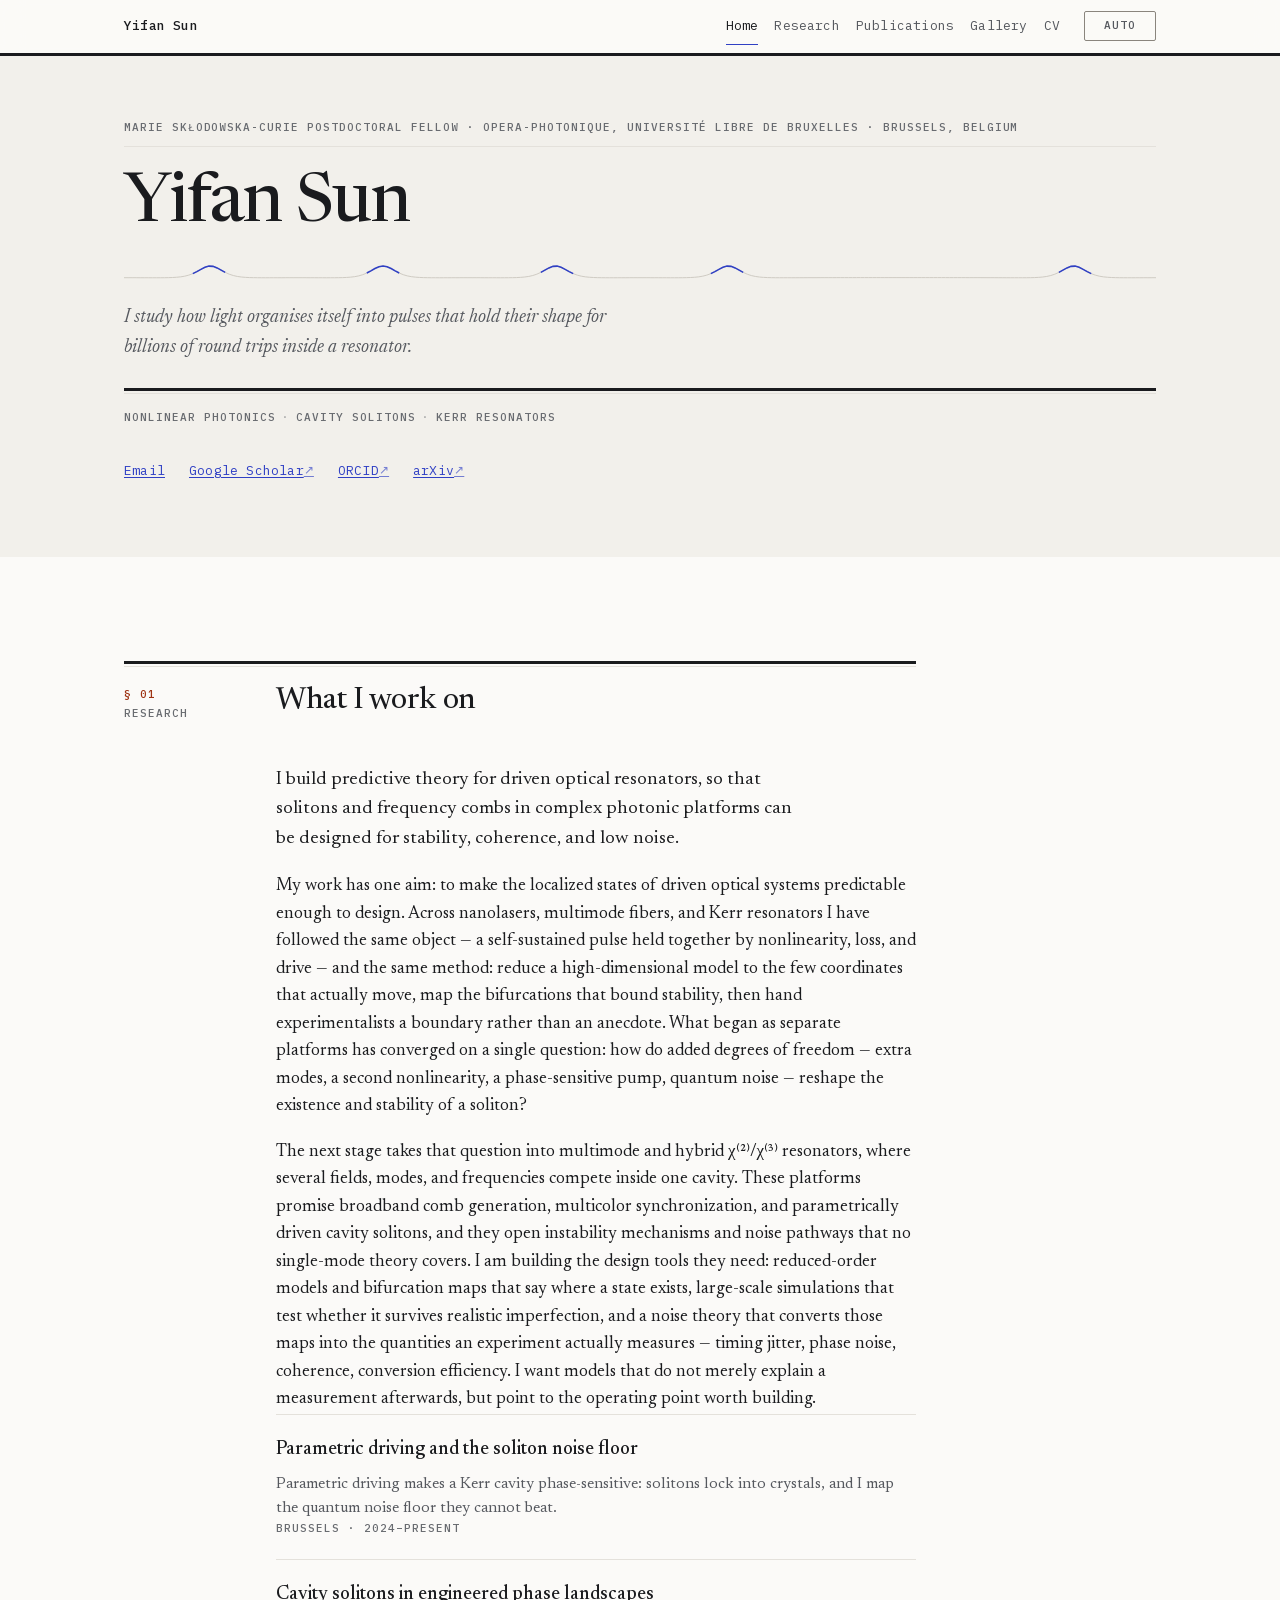
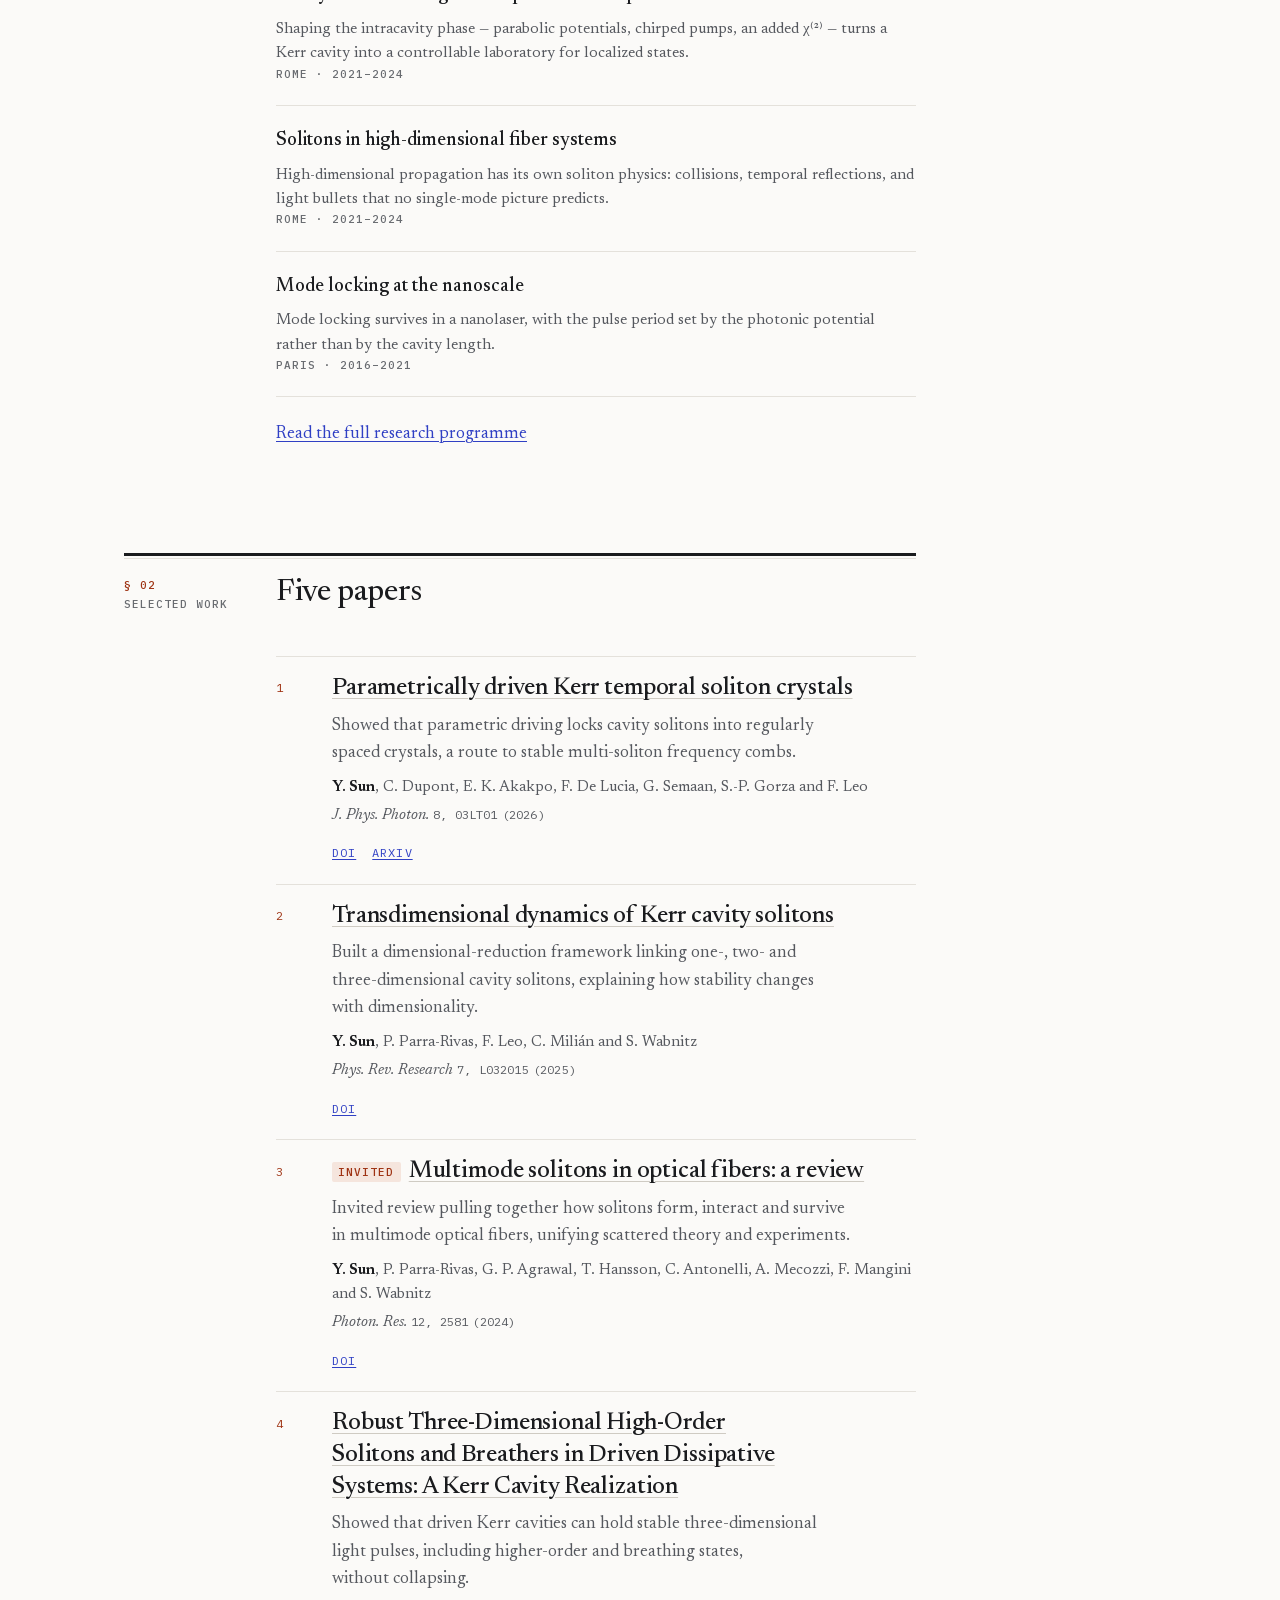
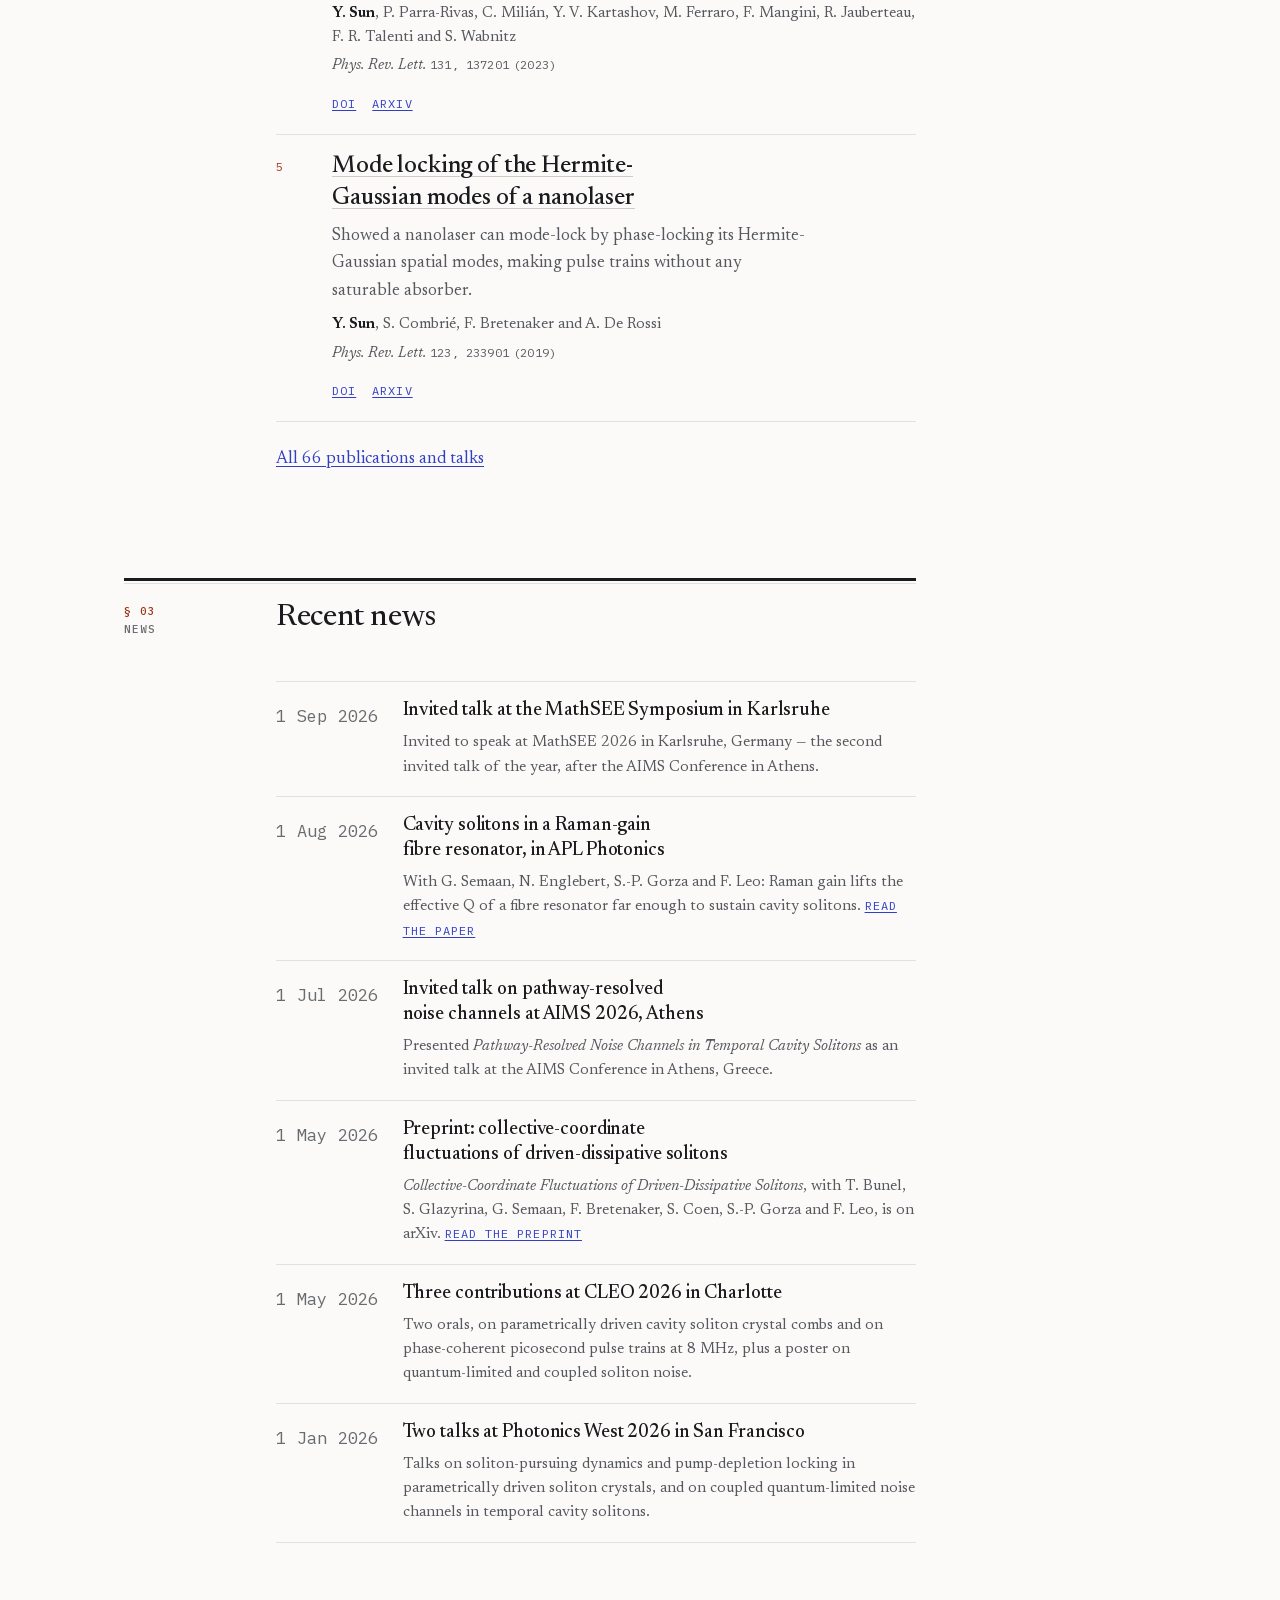
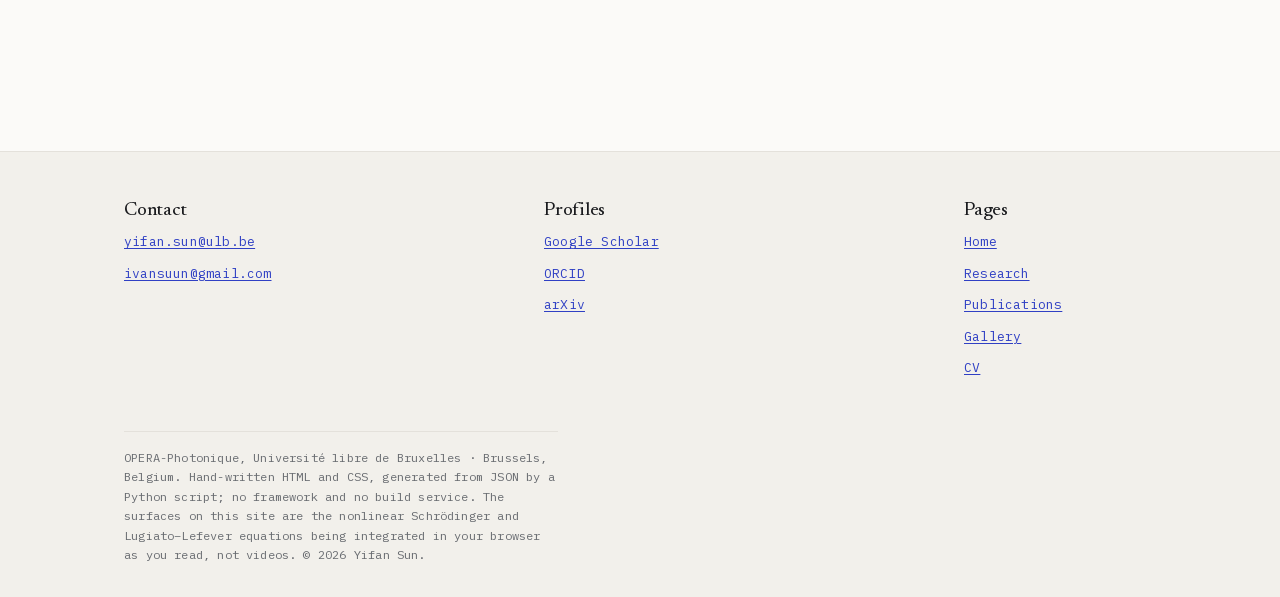
==== commit 1e485172: "Correct the APL Photonics record Two facts the author corrected.  "Collective-Coordinate Fluctuation" ====
--- a/index.html
+++ b/index.html
@@ -41,7 +41,7 @@
 <a class="skip" href="#main">Skip to content</a>
 <header class="site-header"><div class="spine"><div class="header-inner"><a class="brand" href="/">Yifan Sun</a><nav class="nav" aria-label="Main"><ul><li><a href="/" aria-current="page">Home</a></li><li><a href="/research/">Research</a></li><li><a href="/publications/">Publications</a></li><li><a href="/gallery/">Gallery</a></li><li><a href="/cv/">CV</a></li></ul></nav><button class="theme-toggle" type="button">auto</button></div></div></header>
 <main id="main">
-<div class="spine"><section class="hero"><div class="hero-text"><p class="hero-eyebrow caps">MARIE SKŁODOWSKA-CURIE POSTDOCTORAL FELLOW · OPERA-PHOTONIQUE, UNIVERSITÉ LIBRE DE BRUXELLES · BRUSSELS, BELGIUM</p><h1 class="hero-name">Yifan Sun</h1><div class="soliton" role="separator"><svg class="soliton-svg" viewBox="0 0 1000 14" preserveAspectRatio="none" xmlns="http://www.w3.org/2000/svg" aria-hidden="true" focusable="false"><path d="M 0.0 12.72 L 3.92 12.72 L 7.84 12.73 L 11.76 12.73 L 15.69 12.74 L 19.61 12.75 L 23.53 12.76 L 27.45 12.77 L 31.37 12.77 L 35.29 12.76 L 39.22 12.72 L 43.14 12.65 L 47.06 12.51 L 50.98 12.26 L 54.9 11.85 L 58.82 11.18 L 62.75 10.14 L 66.67 8.63 L 70.59 6.63 L 74.51 4.33 L 78.43 2.25 L 82.35 1.08 L 86.27 1.33 L 90.2 2.88 L 94.12 5.11 L 98.04 7.35 L 101.96 9.19 L 105.88 10.53 L 109.8 11.44 L 113.73 12.01 L 117.65 12.36 L 121.57 12.57 L 125.49 12.68 L 129.41 12.74 L 133.33 12.76 L 137.25 12.77 L 141.18 12.76 L 145.1 12.76 L 149.02 12.75 L 152.94 12.74 L 156.86 12.73 L 160.78 12.73 L 164.71 12.72 L 168.63 12.72 L 172.55 12.72 L 176.47 12.73 L 180.39 12.74 L 184.31 12.74 L 188.24 12.75 L 192.16 12.76 L 196.08 12.77 L 200.0 12.76 L 203.92 12.75 L 207.84 12.7 L 211.76 12.61 L 215.69 12.44 L 219.61 12.15 L 223.53 11.66 L 227.45 10.88 L 231.37 9.69 L 235.29 8.01 L 239.22 5.88 L 243.14 3.58 L 247.06 1.73 L 250.98 1.0 L 254.9 1.73 L 258.82 3.58 L 262.75 5.88 L 266.67 8.01 L 270.59 9.69 L 274.51 10.88 L 278.43 11.66 L 282.35 12.15 L 286.27 12.44 L 290.2 12.61 L 294.12 12.7 L 298.04 12.75 L 301.96 12.76 L 305.88 12.77 L 309.8 12.76 L 313.73 12.75 L 317.65 12.74 L 321.57 12.74 L 325.49 12.73 L 329.41 12.72 L 333.33 12.72 L 337.25 12.72 L 341.18 12.73 L 345.1 12.73 L 349.02 12.74 L 352.94 12.75 L 356.86 12.76 L 360.78 12.76 L 364.71 12.77 L 368.63 12.76 L 372.55 12.74 L 376.47 12.68 L 380.39 12.57 L 384.31 12.36 L 388.24 12.01 L 392.16 11.44 L 396.08 10.53 L 400.0 9.19 L 403.92 7.35 L 407.84 5.11 L 411.76 2.88 L 415.69 1.33 L 419.61 1.08 L 423.53 2.25 L 427.45 4.33 L 431.37 6.63 L 435.29 8.63 L 439.22 10.14 L 443.14 11.18 L 447.06 11.85 L 450.98 12.26 L 454.9 12.51 L 458.82 12.65 L 462.75 12.72 L 466.67 12.76 L 470.59 12.77 L 474.51 12.77 L 478.43 12.76 L 482.35 12.75 L 486.27 12.74 L 490.2 12.73 L 494.12 12.73 L 498.04 12.72 L 501.96 12.72 L 505.88 12.73 L 509.8 12.73 L 513.73 12.74 L 517.65 12.74 L 521.57 12.75 L 525.49 12.76 L 529.41 12.77 L 533.33 12.77 L 537.25 12.76 L 541.18 12.72 L 545.1 12.65 L 549.02 12.51 L 552.94 12.27 L 556.86 11.85 L 560.78 11.18 L 564.71 10.14 L 568.63 8.63 L 572.55 6.63 L 576.47 4.33 L 580.39 2.24 L 584.31 1.08 L 588.24 1.33 L 592.16 2.89 L 596.08 5.12 L 600.0 7.36 L 603.92 9.2 L 607.84 10.54 L 611.76 11.44 L 615.69 12.02 L 619.61 12.37 L 623.53 12.57 L 627.45 12.68 L 631.37 12.74 L 635.29 12.76 L 639.22 12.76 L 643.14 12.76 L 647.06 12.75 L 650.98 12.74 L 654.9 12.72 L 658.82 12.71 L 662.75 12.7 L 666.67 12.69 L 670.59 12.68 L 674.51 12.67 L 678.43 12.67 L 682.35 12.66 L 686.27 12.66 L 690.2 12.65 L 694.12 12.65 L 698.04 12.65 L 701.96 12.65 L 705.88 12.65 L 709.8 12.64 L 713.73 12.64 L 717.65 12.64 L 721.57 12.64 L 725.49 12.64 L 729.41 12.64 L 733.33 12.64 L 737.25 12.64 L 741.18 12.64 L 745.1 12.64 L 749.02 12.64 L 752.94 12.64 L 756.86 12.64 L 760.78 12.64 L 764.71 12.64 L 768.63 12.64 L 772.55 12.64 L 776.47 12.64 L 780.39 12.64 L 784.31 12.64 L 788.24 12.64 L 792.16 12.64 L 796.08 12.64 L 800.0 12.65 L 803.92 12.65 L 807.84 12.65 L 811.76 12.65 L 815.69 12.65 L 819.61 12.66 L 823.53 12.66 L 827.45 12.67 L 831.37 12.67 L 835.29 12.68 L 839.22 12.69 L 843.14 12.7 L 847.06 12.71 L 850.98 12.72 L 854.9 12.74 L 858.82 12.75 L 862.75 12.76 L 866.67 12.76 L 870.59 12.76 L 874.51 12.74 L 878.43 12.68 L 882.35 12.57 L 886.27 12.37 L 890.2 12.02 L 894.12 11.44 L 898.04 10.54 L 901.96 9.2 L 905.88 7.36 L 909.8 5.12 L 913.73 2.89 L 917.65 1.33 L 921.57 1.08 L 925.49 2.24 L 929.41 4.33 L 933.33 6.63 L 937.25 8.63 L 941.18 10.14 L 945.1 11.18 L 949.02 11.85 L 952.94 12.27 L 956.86 12.51 L 960.78 12.65 L 964.71 12.72 L 968.63 12.76 L 972.55 12.77 L 976.47 12.77 L 980.39 12.76 L 984.31 12.75 L 988.24 12.74 L 992.16 12.74 L 996.08 12.73 L 1000.0 12.73" fill="none" stroke="currentColor" stroke-width="1" vector-effect="non-scaling-stroke"/><path d="M 66.67 8.63 L 70.59 6.63 L 74.51 4.33 L 78.43 2.25 L 82.35 1.08 L 86.27 1.33 L 90.2 2.88 L 94.12 5.11 L 98.04 7.35 M 235.29 8.01 L 239.22 5.88 L 243.14 3.58 L 247.06 1.73 L 250.98 1.0 L 254.9 1.73 L 258.82 3.58 L 262.75 5.88 L 266.67 8.01 M 403.92 7.35 L 407.84 5.11 L 411.76 2.88 L 415.69 1.33 L 419.61 1.08 L 423.53 2.25 L 427.45 4.33 L 431.37 6.63 L 435.29 8.63 M 568.63 8.63 L 572.55 6.63 L 576.47 4.33 L 580.39 2.24 L 584.31 1.08 L 588.24 1.33 L 592.16 2.89 L 596.08 5.12 L 600.0 7.36 M 905.88 7.36 L 909.8 5.12 L 913.73 2.89 L 917.65 1.33 L 921.57 1.08 L 925.49 2.24 L 929.41 4.33 L 933.33 6.63 L 937.25 8.63" fill="none" stroke="var(--fig-peak)" stroke-width="1.6" vector-effect="non-scaling-stroke"/></svg></div><p class="hero-thesis">I study how light organises itself into pulses that hold their shape for billions of round trips inside a resonator.</p><p class="hero-meta caps drule">Nonlinear photonics<span class="sep">·</span>cavity solitons<span class="sep">·</span>Kerr resonators</p><ul class="linkrow"><li><a href="mailto:yifan.sun@ulb.be">Email</a></li><li><a href="https://scholar.google.com/citations?user=Bt99tw4AAAAJ" target="_blank" rel="noopener me">Google Scholar</a></li><li><a href="https://orcid.org/0000-0003-0676-8259" target="_blank" rel="noopener me">ORCID</a></li><li><a href="https://arxiv.org/a/0000-0003-0676-8259" target="_blank" rel="noopener me">arXiv</a></li></ul></div></section></div><div class="spine"><section class="section"><div class="section-head"><div class="section-label caps"><span class="section-num">§&nbsp;01</span><span>Research</span></div><h2 class="section-title">What I work on</h2></div><div class="prose"><p class="lede">I build predictive theory for driven optical resonators, so that solitons and frequency combs in complex photonic platforms can be designed for stability, coherence, and low noise.</p><p>My work has one aim: to make the localized states of driven optical systems predictable enough to design. Across nanolasers, multimode fibers, and Kerr resonators I have followed the same object — a self-sustained pulse held together by nonlinearity, loss, and drive — and the same method: reduce a high-dimensional model to the few coordinates that actually move, map the bifurcations that bound stability, then hand experimentalists a boundary rather than an anecdote. What began as separate platforms has converged on a single question: how do added degrees of freedom — extra modes, a second nonlinearity, a phase-sensitive pump, quantum noise — reshape the existence and stability of a soliton?</p><p>The next stage takes that question into multimode and hybrid χ⁽²⁾/χ⁽³⁾ resonators, where several fields, modes, and frequencies compete inside one cavity. These platforms promise broadband comb generation, multicolor synchronization, and parametrically driven cavity solitons, and they open instability mechanisms and noise pathways that no single-mode theory covers. I am building the design tools they need: reduced-order models and bifurcation maps that say where a state exists, large-scale simulations that test whether it survives realistic imperfection, and a noise theory that converts those maps into the quantities an experiment actually measures — timing jitter, phase noise, coherence, conversion efficiency. I want models that do not merely explain a measurement afterwards, but point to the operating point worth building.</p></div><ul class="thrusts"><li class="thrust"><h3>Parametric driving and the soliton noise floor</h3><p class="tl-note">Parametric driving makes a Kerr cavity phase-sensitive: solitons lock into crystals, and I map the quantum noise floor they cannot beat.</p><p class="caps">Brussels · 2024–present</p></li><li class="thrust"><h3>Cavity solitons in engineered phase landscapes</h3><p class="tl-note">Shaping the intracavity phase — parabolic potentials, chirped pumps, an added χ⁽²⁾ — turns a Kerr cavity into a controllable laboratory for localized states.</p><p class="caps">Rome · 2021–2024</p></li><li class="thrust"><h3>Solitons in high-dimensional fiber systems</h3><p class="tl-note">High-dimensional propagation has its own soliton physics: collisions, temporal reflections, and light bullets that no single-mode picture predicts.</p><p class="caps">Rome · 2021–2024</p></li><li class="thrust"><h3>Mode locking at the nanoscale</h3><p class="tl-note">Mode locking survives in a nanolaser, with the pulse period set by the photonic potential rather than by the cavity length.</p><p class="caps">Paris · 2016–2021</p></li></ul><p style="margin-top:var(--s5)"><a href="/research/">Read the full research programme</a></p></section><section class="section"><div class="section-head"><div class="section-label caps"><span class="section-num">§&nbsp;02</span><span>Selected work</span></div><h2 class="section-title">Five papers</h2></div><ul class="pub-list selected"><li class="pub"><div class="pub-n m">1</div><div><h3 class="pub-title"><a href="https://doi.org/10.1088/2515-7647/ae79bf" rel="noopener">Parametrically driven Kerr temporal soliton crystals</a></h3><p class="pub-blurb">Showed that parametric driving locks cavity solitons into regularly spaced crystals, a route to stable multi-soliton frequency combs.</p><p class="pub-authors"><span class="me">Y. Sun</span>, C. Dupont, E. K. Akakpo, F. De Lucia, G. Semaan, S.-P. Gorza and F. Leo</p><p class="pub-venue"><cite>J. Phys. Photon.</cite> <span class="m">8, 03LT01</span>&nbsp;<span class="m">(2026)</span></p><ul class="pub-links"><li><a href="https://doi.org/10.1088/2515-7647/ae79bf" rel="noopener">DOI</a></li><li><a href="https://arxiv.org/abs/2504.04788" rel="noopener">arXiv</a></li></ul></div></li><li class="pub"><div class="pub-n m">2</div><div><h3 class="pub-title"><a href="https://doi.org/10.1103/k54w-s7lg" rel="noopener">Transdimensional dynamics of Kerr cavity solitons</a></h3><p class="pub-blurb">Built a dimensional-reduction framework linking one-, two- and three-dimensional cavity solitons, explaining how stability changes with dimensionality.</p><p class="pub-authors"><span class="me">Y. Sun</span>, P. Parra-Rivas, F. Leo, C. Milián and S. Wabnitz</p><p class="pub-venue"><cite>Phys. Rev. Research</cite> <span class="m">7, L032015</span>&nbsp;<span class="m">(2025)</span></p><ul class="pub-links"><li><a href="https://doi.org/10.1103/k54w-s7lg" rel="noopener">DOI</a></li></ul></div></li><li class="pub"><div class="pub-n m">3</div><div><h3 class="pub-title"><span class="badge">Invited</span><a href="https://doi.org/10.1364/PRJ.531393" rel="noopener">Multimode solitons in optical fibers: a review</a></h3><p class="pub-blurb">Invited review pulling together how solitons form, interact and survive in multimode optical fibers, unifying scattered theory and experiments.</p><p class="pub-authors"><span class="me">Y. Sun</span>, P. Parra-Rivas, G. P. Agrawal, T. Hansson, C. Antonelli, A. Mecozzi, F. Mangini and S. Wabnitz</p><p class="pub-venue"><cite>Photon. Res.</cite> <span class="m">12, 2581</span>&nbsp;<span class="m">(2024)</span></p><ul class="pub-links"><li><a href="https://doi.org/10.1364/PRJ.531393" rel="noopener">DOI</a></li></ul></div></li><li class="pub"><div class="pub-n m">4</div><div><h3 class="pub-title"><a href="https://doi.org/10.1103/PhysRevLett.131.137201" rel="noopener">Robust Three-Dimensional High-Order Solitons and Breathers in Driven Dissipative Systems: A Kerr Cavity Realization</a></h3><p class="pub-blurb">Showed that driven Kerr cavities can hold stable three-dimensional light pulses, including higher-order and breathing states, without collapsing.</p><p class="pub-authors"><span class="me">Y. Sun</span>, P. Parra-Rivas, C. Milián, Y. V. Kartashov, M. Ferraro, F. Mangini, R. Jauberteau, F. R. Talenti and S. Wabnitz</p><p class="pub-venue"><cite>Phys. Rev. Lett.</cite> <span class="m">131, 137201</span>&nbsp;<span class="m">(2023)</span></p><ul class="pub-links"><li><a href="https://doi.org/10.1103/PhysRevLett.131.137201" rel="noopener">DOI</a></li><li><a href="https://arxiv.org/abs/2212.13052" rel="noopener">arXiv</a></li></ul></div></li><li class="pub"><div class="pub-n m">5</div><div><h3 class="pub-title"><a href="https://doi.org/10.1103/PhysRevLett.123.233901" rel="noopener">Mode locking of the Hermite-Gaussian modes of a nanolaser</a></h3><p class="pub-blurb">Showed a nanolaser can mode-lock by phase-locking its Hermite-Gaussian spatial modes, making pulse trains without any saturable absorber.</p><p class="pub-authors"><span class="me">Y. Sun</span>, S. Combrié, F. Bretenaker and A. De Rossi</p><p class="pub-venue"><cite>Phys. Rev. Lett.</cite> <span class="m">123, 233901</span>&nbsp;<span class="m">(2019)</span></p><ul class="pub-links"><li><a href="https://doi.org/10.1103/PhysRevLett.123.233901" rel="noopener">DOI</a></li><li><a href="https://arxiv.org/abs/2002.05390" rel="noopener">arXiv</a></li></ul></div></li></ul><p style="margin-top:var(--s5)"><a href="/publications/">All 65 publications and talks</a></p></section><section class="section"><div class="section-head"><div class="section-label caps"><span class="section-num">§&nbsp;03</span><span>News</span></div><h2 class="section-title">Recent news</h2></div><ul class="news"><li class="news-item"><div class="news-date m"><time datetime="2026-09-01">1 Sep 2026</time></div><div><h3 class="news-title">Invited talk at the MathSEE Symposium in Karlsruhe</h3><p class="news-body">Invited to speak at MathSEE 2026 in Karlsruhe, Germany — the second invited talk of the year, after the AIMS Conference in Athens.</p></div></li><li class="news-item"><div class="news-date m"><time datetime="2026-08-01">1 Aug 2026</time></div><div><h3 class="news-title">APL Photonics accepts our paper on soliton collective-coordinate fluctuations</h3><p class="news-body"><em>Collective-Coordinate Fluctuations of Driven-Dissipative Solitons</em> is accepted at APL Photonics, with T. Bunel, F. Bretenaker, S. Coen, S.-P. Gorza and F. Leo. <a href="https://arxiv.org/abs/2605.14614" rel="noopener">Preprint</a></p></div></li><li class="news-item"><div class="news-date m"><time datetime="2026-07-01">1 Jul 2026</time></div><div><h3 class="news-title">Invited talk on pathway-resolved noise channels at AIMS 2026, Athens</h3><p class="news-body">Presented <em>Pathway-Resolved Noise Channels in Temporal Cavity Solitons</em> as an invited talk at the AIMS Conference in Athens, Greece.</p></div></li><li class="news-item"><div class="news-date m"><time datetime="2026-05-01">1 May 2026</time></div><div><h3 class="news-title">Three contributions at CLEO 2026 in Charlotte</h3><p class="news-body">Two orals, on parametrically driven cavity soliton crystal combs and on phase-coherent picosecond pulse trains at 8 MHz, plus a poster on quantum-limited and coupled soliton noise.</p></div></li><li class="news-item"><div class="news-date m"><time datetime="2026-01-01">1 Jan 2026</time></div><div><h3 class="news-title">Two talks at Photonics West 2026 in San Francisco</h3><p class="news-body">Talks on soliton-pursuing dynamics and pump-depletion locking in parametrically driven soliton crystals, and on coupled quantum-limited noise channels in temporal cavity solitons.</p></div></li><li class="news-item"><div class="news-date m"><time datetime="2025-11-01">1 Nov 2025</time></div><div><h3 class="news-title">Parametrically driven Kerr temporal soliton crystals in J. Phys. Photonics</h3><p class="news-body">New paper with C. Dupont, E. K. Akakpo, F. De Lucia, G. Semaan, S.-P. Gorza and F. Leo in <em>Journal of Physics: Photonics</em>. <a href="https://doi.org/10.1088/2515-7647/ae79bf" rel="noopener">Read the paper</a></p></div></li></ul></section></div>
+<div class="spine"><section class="hero"><div class="hero-text"><p class="hero-eyebrow caps">MARIE SKŁODOWSKA-CURIE POSTDOCTORAL FELLOW · OPERA-PHOTONIQUE, UNIVERSITÉ LIBRE DE BRUXELLES · BRUSSELS, BELGIUM</p><h1 class="hero-name">Yifan Sun</h1><div class="soliton" role="separator"><svg class="soliton-svg" viewBox="0 0 1000 14" preserveAspectRatio="none" xmlns="http://www.w3.org/2000/svg" aria-hidden="true" focusable="false"><path d="M 0.0 12.72 L 3.92 12.72 L 7.84 12.73 L 11.76 12.73 L 15.69 12.74 L 19.61 12.75 L 23.53 12.76 L 27.45 12.77 L 31.37 12.77 L 35.29 12.76 L 39.22 12.72 L 43.14 12.65 L 47.06 12.51 L 50.98 12.26 L 54.9 11.85 L 58.82 11.18 L 62.75 10.14 L 66.67 8.63 L 70.59 6.63 L 74.51 4.33 L 78.43 2.25 L 82.35 1.08 L 86.27 1.33 L 90.2 2.88 L 94.12 5.11 L 98.04 7.35 L 101.96 9.19 L 105.88 10.53 L 109.8 11.44 L 113.73 12.01 L 117.65 12.36 L 121.57 12.57 L 125.49 12.68 L 129.41 12.74 L 133.33 12.76 L 137.25 12.77 L 141.18 12.76 L 145.1 12.76 L 149.02 12.75 L 152.94 12.74 L 156.86 12.73 L 160.78 12.73 L 164.71 12.72 L 168.63 12.72 L 172.55 12.72 L 176.47 12.73 L 180.39 12.74 L 184.31 12.74 L 188.24 12.75 L 192.16 12.76 L 196.08 12.77 L 200.0 12.76 L 203.92 12.75 L 207.84 12.7 L 211.76 12.61 L 215.69 12.44 L 219.61 12.15 L 223.53 11.66 L 227.45 10.88 L 231.37 9.69 L 235.29 8.01 L 239.22 5.88 L 243.14 3.58 L 247.06 1.73 L 250.98 1.0 L 254.9 1.73 L 258.82 3.58 L 262.75 5.88 L 266.67 8.01 L 270.59 9.69 L 274.51 10.88 L 278.43 11.66 L 282.35 12.15 L 286.27 12.44 L 290.2 12.61 L 294.12 12.7 L 298.04 12.75 L 301.96 12.76 L 305.88 12.77 L 309.8 12.76 L 313.73 12.75 L 317.65 12.74 L 321.57 12.74 L 325.49 12.73 L 329.41 12.72 L 333.33 12.72 L 337.25 12.72 L 341.18 12.73 L 345.1 12.73 L 349.02 12.74 L 352.94 12.75 L 356.86 12.76 L 360.78 12.76 L 364.71 12.77 L 368.63 12.76 L 372.55 12.74 L 376.47 12.68 L 380.39 12.57 L 384.31 12.36 L 388.24 12.01 L 392.16 11.44 L 396.08 10.53 L 400.0 9.19 L 403.92 7.35 L 407.84 5.11 L 411.76 2.88 L 415.69 1.33 L 419.61 1.08 L 423.53 2.25 L 427.45 4.33 L 431.37 6.63 L 435.29 8.63 L 439.22 10.14 L 443.14 11.18 L 447.06 11.85 L 450.98 12.26 L 454.9 12.51 L 458.82 12.65 L 462.75 12.72 L 466.67 12.76 L 470.59 12.77 L 474.51 12.77 L 478.43 12.76 L 482.35 12.75 L 486.27 12.74 L 490.2 12.73 L 494.12 12.73 L 498.04 12.72 L 501.96 12.72 L 505.88 12.73 L 509.8 12.73 L 513.73 12.74 L 517.65 12.74 L 521.57 12.75 L 525.49 12.76 L 529.41 12.77 L 533.33 12.77 L 537.25 12.76 L 541.18 12.72 L 545.1 12.65 L 549.02 12.51 L 552.94 12.27 L 556.86 11.85 L 560.78 11.18 L 564.71 10.14 L 568.63 8.63 L 572.55 6.63 L 576.47 4.33 L 580.39 2.24 L 584.31 1.08 L 588.24 1.33 L 592.16 2.89 L 596.08 5.12 L 600.0 7.36 L 603.92 9.2 L 607.84 10.54 L 611.76 11.44 L 615.69 12.02 L 619.61 12.37 L 623.53 12.57 L 627.45 12.68 L 631.37 12.74 L 635.29 12.76 L 639.22 12.76 L 643.14 12.76 L 647.06 12.75 L 650.98 12.74 L 654.9 12.72 L 658.82 12.71 L 662.75 12.7 L 666.67 12.69 L 670.59 12.68 L 674.51 12.67 L 678.43 12.67 L 682.35 12.66 L 686.27 12.66 L 690.2 12.65 L 694.12 12.65 L 698.04 12.65 L 701.96 12.65 L 705.88 12.65 L 709.8 12.64 L 713.73 12.64 L 717.65 12.64 L 721.57 12.64 L 725.49 12.64 L 729.41 12.64 L 733.33 12.64 L 737.25 12.64 L 741.18 12.64 L 745.1 12.64 L 749.02 12.64 L 752.94 12.64 L 756.86 12.64 L 760.78 12.64 L 764.71 12.64 L 768.63 12.64 L 772.55 12.64 L 776.47 12.64 L 780.39 12.64 L 784.31 12.64 L 788.24 12.64 L 792.16 12.64 L 796.08 12.64 L 800.0 12.65 L 803.92 12.65 L 807.84 12.65 L 811.76 12.65 L 815.69 12.65 L 819.61 12.66 L 823.53 12.66 L 827.45 12.67 L 831.37 12.67 L 835.29 12.68 L 839.22 12.69 L 843.14 12.7 L 847.06 12.71 L 850.98 12.72 L 854.9 12.74 L 858.82 12.75 L 862.75 12.76 L 866.67 12.76 L 870.59 12.76 L 874.51 12.74 L 878.43 12.68 L 882.35 12.57 L 886.27 12.37 L 890.2 12.02 L 894.12 11.44 L 898.04 10.54 L 901.96 9.2 L 905.88 7.36 L 909.8 5.12 L 913.73 2.89 L 917.65 1.33 L 921.57 1.08 L 925.49 2.24 L 929.41 4.33 L 933.33 6.63 L 937.25 8.63 L 941.18 10.14 L 945.1 11.18 L 949.02 11.85 L 952.94 12.27 L 956.86 12.51 L 960.78 12.65 L 964.71 12.72 L 968.63 12.76 L 972.55 12.77 L 976.47 12.77 L 980.39 12.76 L 984.31 12.75 L 988.24 12.74 L 992.16 12.74 L 996.08 12.73 L 1000.0 12.73" fill="none" stroke="currentColor" stroke-width="1" vector-effect="non-scaling-stroke"/><path d="M 66.67 8.63 L 70.59 6.63 L 74.51 4.33 L 78.43 2.25 L 82.35 1.08 L 86.27 1.33 L 90.2 2.88 L 94.12 5.11 L 98.04 7.35 M 235.29 8.01 L 239.22 5.88 L 243.14 3.58 L 247.06 1.73 L 250.98 1.0 L 254.9 1.73 L 258.82 3.58 L 262.75 5.88 L 266.67 8.01 M 403.92 7.35 L 407.84 5.11 L 411.76 2.88 L 415.69 1.33 L 419.61 1.08 L 423.53 2.25 L 427.45 4.33 L 431.37 6.63 L 435.29 8.63 M 568.63 8.63 L 572.55 6.63 L 576.47 4.33 L 580.39 2.24 L 584.31 1.08 L 588.24 1.33 L 592.16 2.89 L 596.08 5.12 L 600.0 7.36 M 905.88 7.36 L 909.8 5.12 L 913.73 2.89 L 917.65 1.33 L 921.57 1.08 L 925.49 2.24 L 929.41 4.33 L 933.33 6.63 L 937.25 8.63" fill="none" stroke="var(--fig-peak)" stroke-width="1.6" vector-effect="non-scaling-stroke"/></svg></div><p class="hero-thesis">I study how light organises itself into pulses that hold their shape for billions of round trips inside a resonator.</p><p class="hero-meta caps drule">Nonlinear photonics<span class="sep">·</span>cavity solitons<span class="sep">·</span>Kerr resonators</p><ul class="linkrow"><li><a href="mailto:yifan.sun@ulb.be">Email</a></li><li><a href="https://scholar.google.com/citations?user=Bt99tw4AAAAJ" target="_blank" rel="noopener me">Google Scholar</a></li><li><a href="https://orcid.org/0000-0003-0676-8259" target="_blank" rel="noopener me">ORCID</a></li><li><a href="https://arxiv.org/a/0000-0003-0676-8259" target="_blank" rel="noopener me">arXiv</a></li></ul></div></section></div><div class="spine"><section class="section"><div class="section-head"><div class="section-label caps"><span class="section-num">§&nbsp;01</span><span>Research</span></div><h2 class="section-title">What I work on</h2></div><div class="prose"><p class="lede">I build predictive theory for driven optical resonators, so that solitons and frequency combs in complex photonic platforms can be designed for stability, coherence, and low noise.</p><p>My work has one aim: to make the localized states of driven optical systems predictable enough to design. Across nanolasers, multimode fibers, and Kerr resonators I have followed the same object — a self-sustained pulse held together by nonlinearity, loss, and drive — and the same method: reduce a high-dimensional model to the few coordinates that actually move, map the bifurcations that bound stability, then hand experimentalists a boundary rather than an anecdote. What began as separate platforms has converged on a single question: how do added degrees of freedom — extra modes, a second nonlinearity, a phase-sensitive pump, quantum noise — reshape the existence and stability of a soliton?</p><p>The next stage takes that question into multimode and hybrid χ⁽²⁾/χ⁽³⁾ resonators, where several fields, modes, and frequencies compete inside one cavity. These platforms promise broadband comb generation, multicolor synchronization, and parametrically driven cavity solitons, and they open instability mechanisms and noise pathways that no single-mode theory covers. I am building the design tools they need: reduced-order models and bifurcation maps that say where a state exists, large-scale simulations that test whether it survives realistic imperfection, and a noise theory that converts those maps into the quantities an experiment actually measures — timing jitter, phase noise, coherence, conversion efficiency. I want models that do not merely explain a measurement afterwards, but point to the operating point worth building.</p></div><ul class="thrusts"><li class="thrust"><h3>Parametric driving and the soliton noise floor</h3><p class="tl-note">Parametric driving makes a Kerr cavity phase-sensitive: solitons lock into crystals, and I map the quantum noise floor they cannot beat.</p><p class="caps">Brussels · 2024–present</p></li><li class="thrust"><h3>Cavity solitons in engineered phase landscapes</h3><p class="tl-note">Shaping the intracavity phase — parabolic potentials, chirped pumps, an added χ⁽²⁾ — turns a Kerr cavity into a controllable laboratory for localized states.</p><p class="caps">Rome · 2021–2024</p></li><li class="thrust"><h3>Solitons in high-dimensional fiber systems</h3><p class="tl-note">High-dimensional propagation has its own soliton physics: collisions, temporal reflections, and light bullets that no single-mode picture predicts.</p><p class="caps">Rome · 2021–2024</p></li><li class="thrust"><h3>Mode locking at the nanoscale</h3><p class="tl-note">Mode locking survives in a nanolaser, with the pulse period set by the photonic potential rather than by the cavity length.</p><p class="caps">Paris · 2016–2021</p></li></ul><p style="margin-top:var(--s5)"><a href="/research/">Read the full research programme</a></p></section><section class="section"><div class="section-head"><div class="section-label caps"><span class="section-num">§&nbsp;02</span><span>Selected work</span></div><h2 class="section-title">Five papers</h2></div><ul class="pub-list selected"><li class="pub"><div class="pub-n m">1</div><div><h3 class="pub-title"><a href="https://doi.org/10.1088/2515-7647/ae79bf" rel="noopener">Parametrically driven Kerr temporal soliton crystals</a></h3><p class="pub-blurb">Showed that parametric driving locks cavity solitons into regularly spaced crystals, a route to stable multi-soliton frequency combs.</p><p class="pub-authors"><span class="me">Y. Sun</span>, C. Dupont, E. K. Akakpo, F. De Lucia, G. Semaan, S.-P. Gorza and F. Leo</p><p class="pub-venue"><cite>J. Phys. Photon.</cite> <span class="m">8, 03LT01</span>&nbsp;<span class="m">(2026)</span></p><ul class="pub-links"><li><a href="https://doi.org/10.1088/2515-7647/ae79bf" rel="noopener">DOI</a></li><li><a href="https://arxiv.org/abs/2504.04788" rel="noopener">arXiv</a></li></ul></div></li><li class="pub"><div class="pub-n m">2</div><div><h3 class="pub-title"><a href="https://doi.org/10.1103/k54w-s7lg" rel="noopener">Transdimensional dynamics of Kerr cavity solitons</a></h3><p class="pub-blurb">Built a dimensional-reduction framework linking one-, two- and three-dimensional cavity solitons, explaining how stability changes with dimensionality.</p><p class="pub-authors"><span class="me">Y. Sun</span>, P. Parra-Rivas, F. Leo, C. Milián and S. Wabnitz</p><p class="pub-venue"><cite>Phys. Rev. Research</cite> <span class="m">7, L032015</span>&nbsp;<span class="m">(2025)</span></p><ul class="pub-links"><li><a href="https://doi.org/10.1103/k54w-s7lg" rel="noopener">DOI</a></li></ul></div></li><li class="pub"><div class="pub-n m">3</div><div><h3 class="pub-title"><span class="badge">Invited</span><a href="https://doi.org/10.1364/PRJ.531393" rel="noopener">Multimode solitons in optical fibers: a review</a></h3><p class="pub-blurb">Invited review pulling together how solitons form, interact and survive in multimode optical fibers, unifying scattered theory and experiments.</p><p class="pub-authors"><span class="me">Y. Sun</span>, P. Parra-Rivas, G. P. Agrawal, T. Hansson, C. Antonelli, A. Mecozzi, F. Mangini and S. Wabnitz</p><p class="pub-venue"><cite>Photon. Res.</cite> <span class="m">12, 2581</span>&nbsp;<span class="m">(2024)</span></p><ul class="pub-links"><li><a href="https://doi.org/10.1364/PRJ.531393" rel="noopener">DOI</a></li></ul></div></li><li class="pub"><div class="pub-n m">4</div><div><h3 class="pub-title"><a href="https://doi.org/10.1103/PhysRevLett.131.137201" rel="noopener">Robust Three-Dimensional High-Order Solitons and Breathers in Driven Dissipative Systems: A Kerr Cavity Realization</a></h3><p class="pub-blurb">Showed that driven Kerr cavities can hold stable three-dimensional light pulses, including higher-order and breathing states, without collapsing.</p><p class="pub-authors"><span class="me">Y. Sun</span>, P. Parra-Rivas, C. Milián, Y. V. Kartashov, M. Ferraro, F. Mangini, R. Jauberteau, F. R. Talenti and S. Wabnitz</p><p class="pub-venue"><cite>Phys. Rev. Lett.</cite> <span class="m">131, 137201</span>&nbsp;<span class="m">(2023)</span></p><ul class="pub-links"><li><a href="https://doi.org/10.1103/PhysRevLett.131.137201" rel="noopener">DOI</a></li><li><a href="https://arxiv.org/abs/2212.13052" rel="noopener">arXiv</a></li></ul></div></li><li class="pub"><div class="pub-n m">5</div><div><h3 class="pub-title"><a href="https://doi.org/10.1103/PhysRevLett.123.233901" rel="noopener">Mode locking of the Hermite-Gaussian modes of a nanolaser</a></h3><p class="pub-blurb">Showed a nanolaser can mode-lock by phase-locking its Hermite-Gaussian spatial modes, making pulse trains without any saturable absorber.</p><p class="pub-authors"><span class="me">Y. Sun</span>, S. Combrié, F. Bretenaker and A. De Rossi</p><p class="pub-venue"><cite>Phys. Rev. Lett.</cite> <span class="m">123, 233901</span>&nbsp;<span class="m">(2019)</span></p><ul class="pub-links"><li><a href="https://doi.org/10.1103/PhysRevLett.123.233901" rel="noopener">DOI</a></li><li><a href="https://arxiv.org/abs/2002.05390" rel="noopener">arXiv</a></li></ul></div></li></ul><p style="margin-top:var(--s5)"><a href="/publications/">All 66 publications and talks</a></p></section><section class="section"><div class="section-head"><div class="section-label caps"><span class="section-num">§&nbsp;03</span><span>News</span></div><h2 class="section-title">Recent news</h2></div><ul class="news"><li class="news-item"><div class="news-date m"><time datetime="2026-09-01">1 Sep 2026</time></div><div><h3 class="news-title">Invited talk at the MathSEE Symposium in Karlsruhe</h3><p class="news-body">Invited to speak at MathSEE 2026 in Karlsruhe, Germany — the second invited talk of the year, after the AIMS Conference in Athens.</p></div></li><li class="news-item"><div class="news-date m"><time datetime="2026-08-01">1 Aug 2026</time></div><div><h3 class="news-title">Cavity solitons in a Raman-gain fibre resonator, in APL Photonics</h3><p class="news-body">With G. Semaan, N. Englebert, S.-P. Gorza and F. Leo: Raman gain lifts the effective Q of a fibre resonator far enough to sustain cavity solitons. <a href="https://doi.org/10.1063/5.0340179" rel="noopener">Read the paper</a></p></div></li><li class="news-item"><div class="news-date m"><time datetime="2026-07-01">1 Jul 2026</time></div><div><h3 class="news-title">Invited talk on pathway-resolved noise channels at AIMS 2026, Athens</h3><p class="news-body">Presented <em>Pathway-Resolved Noise Channels in Temporal Cavity Solitons</em> as an invited talk at the AIMS Conference in Athens, Greece.</p></div></li><li class="news-item"><div class="news-date m"><time datetime="2026-05-01">1 May 2026</time></div><div><h3 class="news-title">Preprint: collective-coordinate fluctuations of driven-dissipative solitons</h3><p class="news-body"><em>Collective-Coordinate Fluctuations of Driven-Dissipative Solitons</em>, with T. Bunel, S. Glazyrina, G. Semaan, F. Bretenaker, S. Coen, S.-P. Gorza and F. Leo, is on arXiv. <a href="https://arxiv.org/abs/2605.14614" rel="noopener">Read the preprint</a></p></div></li><li class="news-item"><div class="news-date m"><time datetime="2026-05-01">1 May 2026</time></div><div><h3 class="news-title">Three contributions at CLEO 2026 in Charlotte</h3><p class="news-body">Two orals, on parametrically driven cavity soliton crystal combs and on phase-coherent picosecond pulse trains at 8 MHz, plus a poster on quantum-limited and coupled soliton noise.</p></div></li><li class="news-item"><div class="news-date m"><time datetime="2026-01-01">1 Jan 2026</time></div><div><h3 class="news-title">Two talks at Photonics West 2026 in San Francisco</h3><p class="news-body">Talks on soliton-pursuing dynamics and pump-depletion locking in parametrically driven soliton crystals, and on coupled quantum-limited noise channels in temporal cavity solitons.</p></div></li></ul></section></div>
 </main>
 <footer class="site-footer"><div class="spine"><div class="footer-inner"><div class="footer-block"><h2>Contact</h2><ul class="footer-list"><li><a href="mailto:yifan.sun@ulb.be">yifan.sun@ulb.be</a></li><li><a href="mailto:ivansuun@gmail.com">ivansuun@gmail.com</a></li></ul></div><div class="footer-block"><h2>Profiles</h2><ul class="footer-list"><li><a href="https://scholar.google.com/citations?user=Bt99tw4AAAAJ" rel="noopener me">Google Scholar</a></li><li><a href="https://orcid.org/0000-0003-0676-8259" rel="noopener me">ORCID</a></li><li><a href="https://arxiv.org/a/0000-0003-0676-8259" rel="noopener me">arXiv</a></li></ul></div><div class="footer-block"><h2>Pages</h2><ul class="footer-list"><li><a href="/">Home</a></li><li><a href="/research/">Research</a></li><li><a href="/publications/">Publications</a></li><li><a href="/gallery/">Gallery</a></li><li><a href="/cv/">CV</a></li></ul></div></div><p class="colophon">OPERA-Photonique, Université libre de Bruxelles · Brussels, Belgium. Hand-written HTML and CSS, generated from JSON by a Python script; no framework and no build service. The surfaces on this site are the nonlinear Schr&ouml;dinger and Lugiato&ndash;Lefever equations being integrated in your browser as you read, not videos. &copy; <span data-year>2026</span> Yifan Sun.</p></div></footer>
 <script src="/assets/js/site.js?v=9d291d87" defer></script>
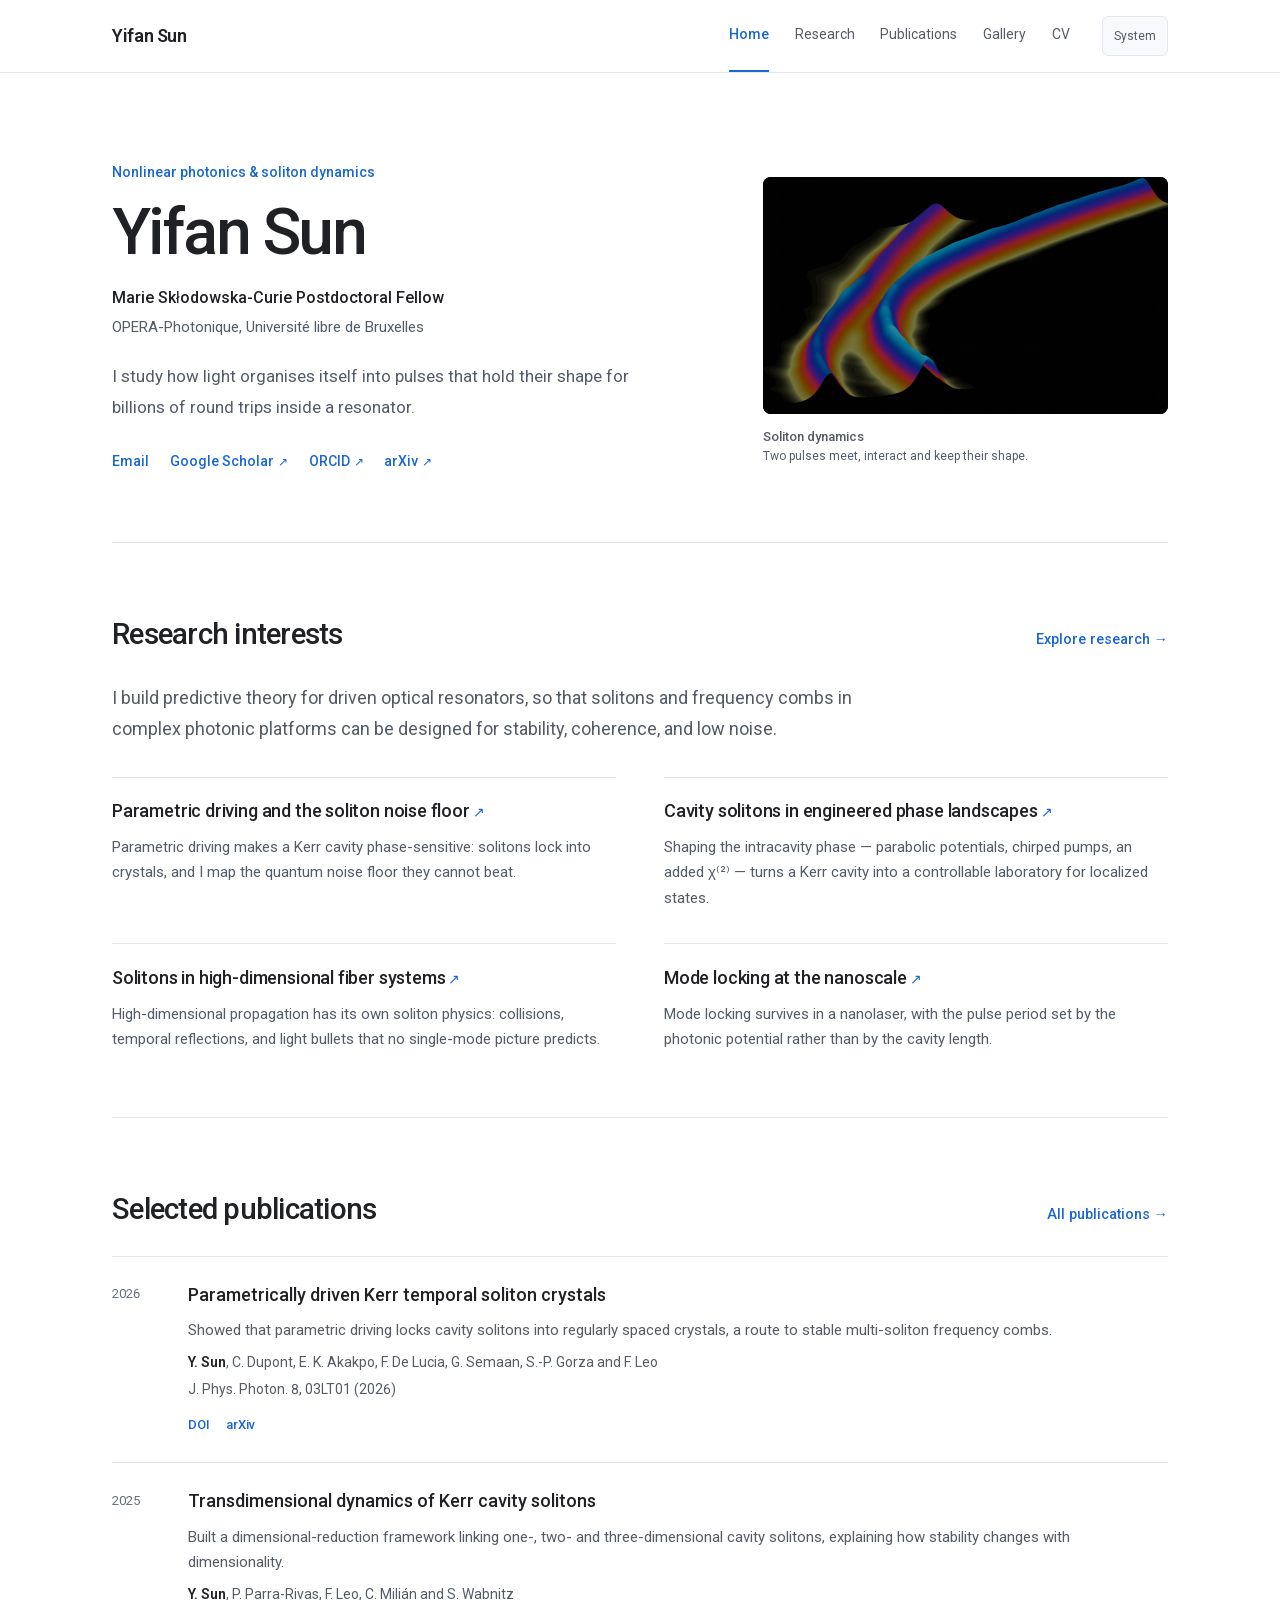
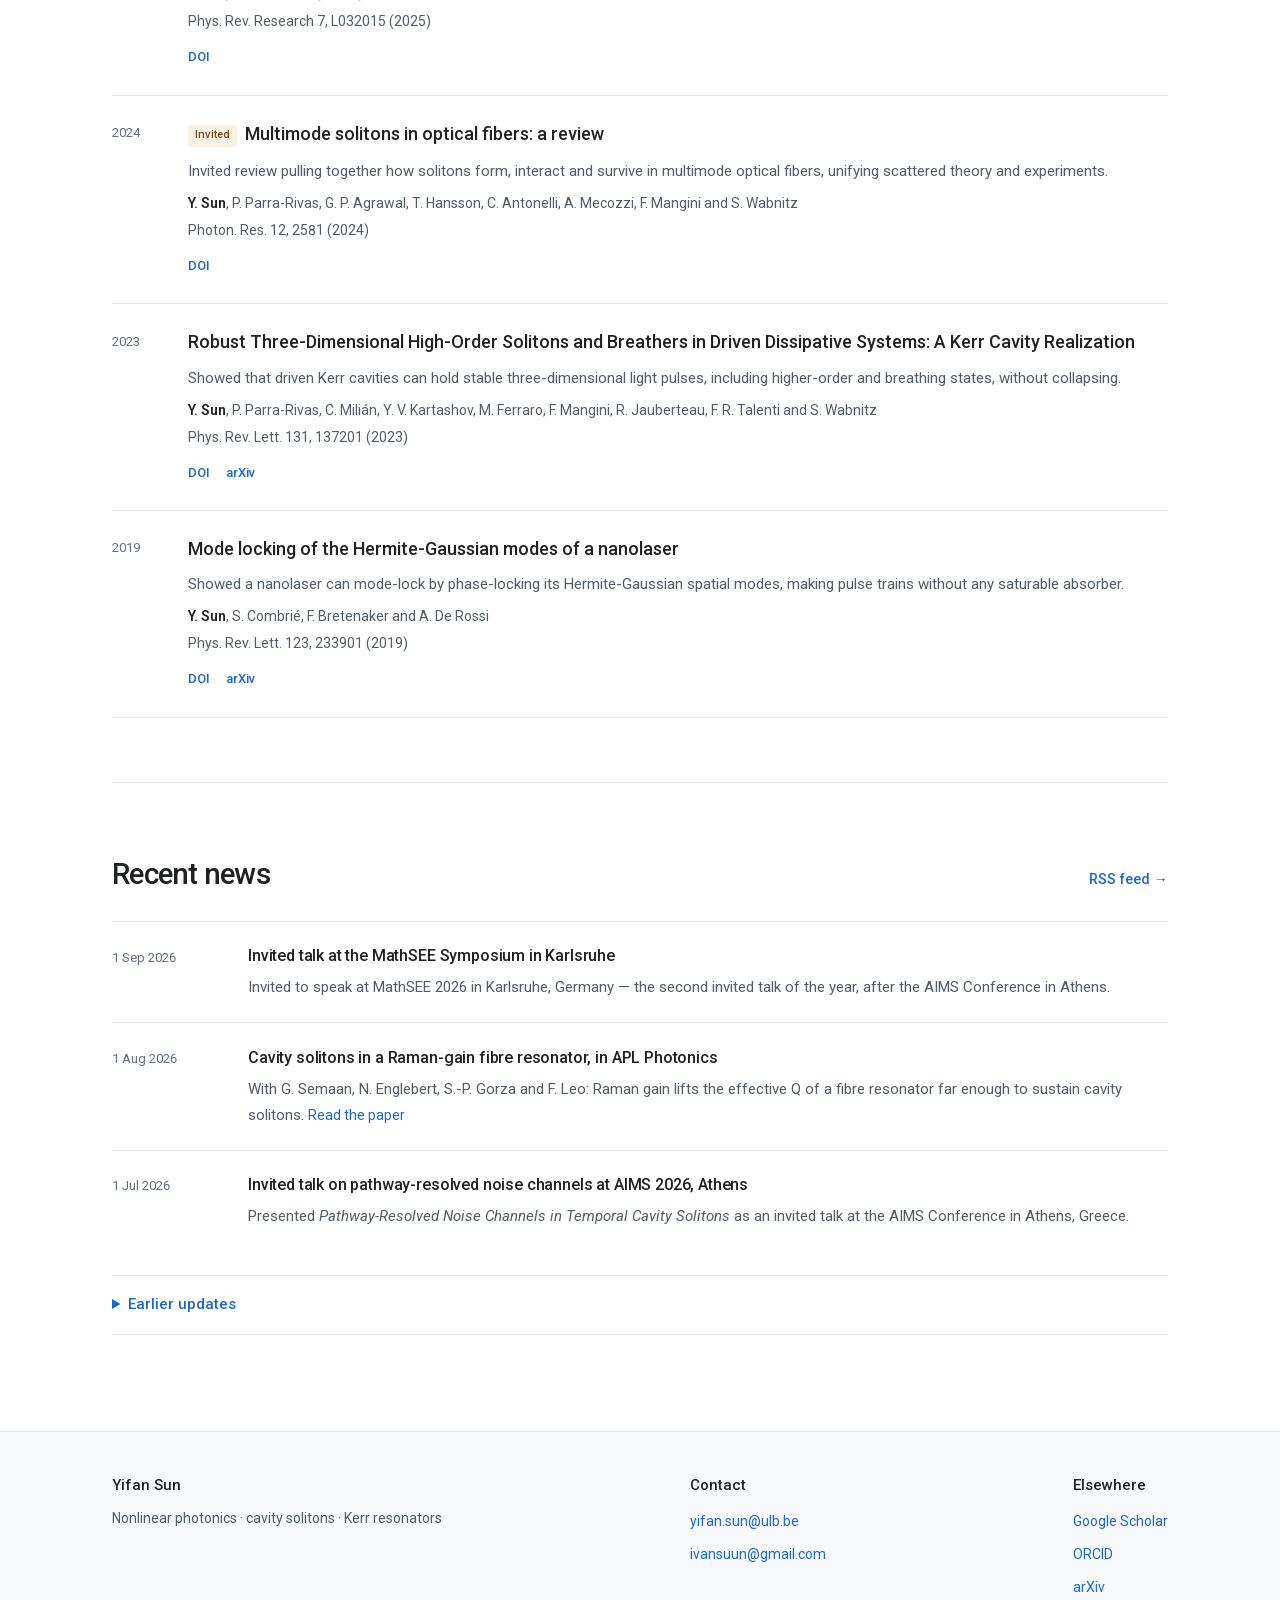
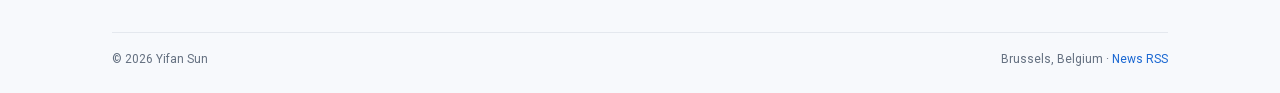
==== commit e981ce72: "Redesign research website with Roboto and streamlined navigation" ====
--- a/index.html
+++ b/index.html
@@ -7,19 +7,18 @@
 <meta name="description" content="Yifan Sun is a Marie Skłodowska-Curie fellow in nonlinear photonics at OPERA-Photonique, ULB, working on cavity solitons and combs in Kerr resonators.">
 <link rel="canonical" href="https://ivansuun.github.io/">
 <meta name="author" content="Yifan Sun">
-<meta name="theme-color" content="#FBFAF8">
+<meta name="theme-color" content="#ffffff">
 
 <!-- Stamp the theme before first paint, or every dark-mode visitor gets a white flash. -->
 <script>
 (function(){try{var t=localStorage.getItem('theme');if(t==='dark'||t==='light'){document.documentElement.setAttribute('data-theme',t);}
 var d=t==='dark'||(t!=='light'&&window.matchMedia('(prefers-color-scheme: dark)').matches);
-var m=document.querySelector('meta[name="theme-color"]');if(m)m.setAttribute('content',d?'#141311':'#FBFAF8');}catch(e){}})();
+var m=document.querySelector('meta[name="theme-color"]');if(m)m.setAttribute('content',d?'#15181d':'#ffffff');}catch(e){}})();
 </script>
 
-<link rel="preload" href="/assets/fonts/newsreader-var.woff2" as="font" type="font/woff2" crossorigin>
-<link rel="preload" href="/assets/fonts/plex-mono-400.woff2" as="font" type="font/woff2" crossorigin>
-<link rel="stylesheet" href="/assets/css/fonts.css?v=9aa8ed41">
-<link rel="stylesheet" href="/assets/css/site.css?v=e62996fe">
+<link rel="preload" href="/assets/fonts/roboto-var.woff2" as="font" type="font/woff2" crossorigin>
+<link rel="stylesheet" href="/assets/css/fonts.css?v=db969376">
+<link rel="stylesheet" href="/assets/css/site.css?v=a5258558">
 <link rel="icon" href="/assets/img/favicon.svg" type="image/svg+xml">
 <link rel="alternate" type="application/rss+xml" title="Yifan Sun — news" href="/feed.xml">
 
@@ -41,10 +40,10 @@
 <a class="skip" href="#main">Skip to content</a>
 <header class="site-header"><div class="spine"><div class="header-inner"><a class="brand" href="/">Yifan Sun</a><nav class="nav" aria-label="Main"><ul><li><a href="/" aria-current="page">Home</a></li><li><a href="/research/">Research</a></li><li><a href="/publications/">Publications</a></li><li><a href="/gallery/">Gallery</a></li><li><a href="/cv/">CV</a></li></ul></nav><button class="theme-toggle" type="button">auto</button></div></div></header>
 <main id="main">
-<div class="spine"><section class="hero"><div class="hero-text"><p class="hero-eyebrow caps">MARIE SKŁODOWSKA-CURIE POSTDOCTORAL FELLOW · OPERA-PHOTONIQUE, UNIVERSITÉ LIBRE DE BRUXELLES · BRUSSELS, BELGIUM</p><h1 class="hero-name">Yifan Sun</h1><div class="soliton" role="separator"><svg class="soliton-svg" viewBox="0 0 1000 14" preserveAspectRatio="none" xmlns="http://www.w3.org/2000/svg" aria-hidden="true" focusable="false"><path d="M 0.0 12.72 L 3.92 12.72 L 7.84 12.73 L 11.76 12.73 L 15.69 12.74 L 19.61 12.75 L 23.53 12.76 L 27.45 12.77 L 31.37 12.77 L 35.29 12.76 L 39.22 12.72 L 43.14 12.65 L 47.06 12.51 L 50.98 12.26 L 54.9 11.85 L 58.82 11.18 L 62.75 10.14 L 66.67 8.63 L 70.59 6.63 L 74.51 4.33 L 78.43 2.25 L 82.35 1.08 L 86.27 1.33 L 90.2 2.88 L 94.12 5.11 L 98.04 7.35 L 101.96 9.19 L 105.88 10.53 L 109.8 11.44 L 113.73 12.01 L 117.65 12.36 L 121.57 12.57 L 125.49 12.68 L 129.41 12.74 L 133.33 12.76 L 137.25 12.77 L 141.18 12.76 L 145.1 12.76 L 149.02 12.75 L 152.94 12.74 L 156.86 12.73 L 160.78 12.73 L 164.71 12.72 L 168.63 12.72 L 172.55 12.72 L 176.47 12.73 L 180.39 12.74 L 184.31 12.74 L 188.24 12.75 L 192.16 12.76 L 196.08 12.77 L 200.0 12.76 L 203.92 12.75 L 207.84 12.7 L 211.76 12.61 L 215.69 12.44 L 219.61 12.15 L 223.53 11.66 L 227.45 10.88 L 231.37 9.69 L 235.29 8.01 L 239.22 5.88 L 243.14 3.58 L 247.06 1.73 L 250.98 1.0 L 254.9 1.73 L 258.82 3.58 L 262.75 5.88 L 266.67 8.01 L 270.59 9.69 L 274.51 10.88 L 278.43 11.66 L 282.35 12.15 L 286.27 12.44 L 290.2 12.61 L 294.12 12.7 L 298.04 12.75 L 301.96 12.76 L 305.88 12.77 L 309.8 12.76 L 313.73 12.75 L 317.65 12.74 L 321.57 12.74 L 325.49 12.73 L 329.41 12.72 L 333.33 12.72 L 337.25 12.72 L 341.18 12.73 L 345.1 12.73 L 349.02 12.74 L 352.94 12.75 L 356.86 12.76 L 360.78 12.76 L 364.71 12.77 L 368.63 12.76 L 372.55 12.74 L 376.47 12.68 L 380.39 12.57 L 384.31 12.36 L 388.24 12.01 L 392.16 11.44 L 396.08 10.53 L 400.0 9.19 L 403.92 7.35 L 407.84 5.11 L 411.76 2.88 L 415.69 1.33 L 419.61 1.08 L 423.53 2.25 L 427.45 4.33 L 431.37 6.63 L 435.29 8.63 L 439.22 10.14 L 443.14 11.18 L 447.06 11.85 L 450.98 12.26 L 454.9 12.51 L 458.82 12.65 L 462.75 12.72 L 466.67 12.76 L 470.59 12.77 L 474.51 12.77 L 478.43 12.76 L 482.35 12.75 L 486.27 12.74 L 490.2 12.73 L 494.12 12.73 L 498.04 12.72 L 501.96 12.72 L 505.88 12.73 L 509.8 12.73 L 513.73 12.74 L 517.65 12.74 L 521.57 12.75 L 525.49 12.76 L 529.41 12.77 L 533.33 12.77 L 537.25 12.76 L 541.18 12.72 L 545.1 12.65 L 549.02 12.51 L 552.94 12.27 L 556.86 11.85 L 560.78 11.18 L 564.71 10.14 L 568.63 8.63 L 572.55 6.63 L 576.47 4.33 L 580.39 2.24 L 584.31 1.08 L 588.24 1.33 L 592.16 2.89 L 596.08 5.12 L 600.0 7.36 L 603.92 9.2 L 607.84 10.54 L 611.76 11.44 L 615.69 12.02 L 619.61 12.37 L 623.53 12.57 L 627.45 12.68 L 631.37 12.74 L 635.29 12.76 L 639.22 12.76 L 643.14 12.76 L 647.06 12.75 L 650.98 12.74 L 654.9 12.72 L 658.82 12.71 L 662.75 12.7 L 666.67 12.69 L 670.59 12.68 L 674.51 12.67 L 678.43 12.67 L 682.35 12.66 L 686.27 12.66 L 690.2 12.65 L 694.12 12.65 L 698.04 12.65 L 701.96 12.65 L 705.88 12.65 L 709.8 12.64 L 713.73 12.64 L 717.65 12.64 L 721.57 12.64 L 725.49 12.64 L 729.41 12.64 L 733.33 12.64 L 737.25 12.64 L 741.18 12.64 L 745.1 12.64 L 749.02 12.64 L 752.94 12.64 L 756.86 12.64 L 760.78 12.64 L 764.71 12.64 L 768.63 12.64 L 772.55 12.64 L 776.47 12.64 L 780.39 12.64 L 784.31 12.64 L 788.24 12.64 L 792.16 12.64 L 796.08 12.64 L 800.0 12.65 L 803.92 12.65 L 807.84 12.65 L 811.76 12.65 L 815.69 12.65 L 819.61 12.66 L 823.53 12.66 L 827.45 12.67 L 831.37 12.67 L 835.29 12.68 L 839.22 12.69 L 843.14 12.7 L 847.06 12.71 L 850.98 12.72 L 854.9 12.74 L 858.82 12.75 L 862.75 12.76 L 866.67 12.76 L 870.59 12.76 L 874.51 12.74 L 878.43 12.68 L 882.35 12.57 L 886.27 12.37 L 890.2 12.02 L 894.12 11.44 L 898.04 10.54 L 901.96 9.2 L 905.88 7.36 L 909.8 5.12 L 913.73 2.89 L 917.65 1.33 L 921.57 1.08 L 925.49 2.24 L 929.41 4.33 L 933.33 6.63 L 937.25 8.63 L 941.18 10.14 L 945.1 11.18 L 949.02 11.85 L 952.94 12.27 L 956.86 12.51 L 960.78 12.65 L 964.71 12.72 L 968.63 12.76 L 972.55 12.77 L 976.47 12.77 L 980.39 12.76 L 984.31 12.75 L 988.24 12.74 L 992.16 12.74 L 996.08 12.73 L 1000.0 12.73" fill="none" stroke="currentColor" stroke-width="1" vector-effect="non-scaling-stroke"/><path d="M 66.67 8.63 L 70.59 6.63 L 74.51 4.33 L 78.43 2.25 L 82.35 1.08 L 86.27 1.33 L 90.2 2.88 L 94.12 5.11 L 98.04 7.35 M 235.29 8.01 L 239.22 5.88 L 243.14 3.58 L 247.06 1.73 L 250.98 1.0 L 254.9 1.73 L 258.82 3.58 L 262.75 5.88 L 266.67 8.01 M 403.92 7.35 L 407.84 5.11 L 411.76 2.88 L 415.69 1.33 L 419.61 1.08 L 423.53 2.25 L 427.45 4.33 L 431.37 6.63 L 435.29 8.63 M 568.63 8.63 L 572.55 6.63 L 576.47 4.33 L 580.39 2.24 L 584.31 1.08 L 588.24 1.33 L 592.16 2.89 L 596.08 5.12 L 600.0 7.36 M 905.88 7.36 L 909.8 5.12 L 913.73 2.89 L 917.65 1.33 L 921.57 1.08 L 925.49 2.24 L 929.41 4.33 L 933.33 6.63 L 937.25 8.63" fill="none" stroke="var(--fig-peak)" stroke-width="1.6" vector-effect="non-scaling-stroke"/></svg></div><p class="hero-thesis">I study how light organises itself into pulses that hold their shape for billions of round trips inside a resonator.</p><p class="hero-meta caps drule">Nonlinear photonics<span class="sep">·</span>cavity solitons<span class="sep">·</span>Kerr resonators</p><ul class="linkrow"><li><a href="mailto:yifan.sun@ulb.be">Email</a></li><li><a href="https://scholar.google.com/citations?user=Bt99tw4AAAAJ" target="_blank" rel="noopener me">Google Scholar</a></li><li><a href="https://orcid.org/0000-0003-0676-8259" target="_blank" rel="noopener me">ORCID</a></li><li><a href="https://arxiv.org/a/0000-0003-0676-8259" target="_blank" rel="noopener me">arXiv</a></li></ul></div></section></div><div class="spine"><section class="section"><div class="section-head"><div class="section-label caps"><span class="section-num">§&nbsp;01</span><span>Research</span></div><h2 class="section-title">What I work on</h2></div><div class="prose"><p class="lede">I build predictive theory for driven optical resonators, so that solitons and frequency combs in complex photonic platforms can be designed for stability, coherence, and low noise.</p><p>My work has one aim: to make the localized states of driven optical systems predictable enough to design. Across nanolasers, multimode fibers, and Kerr resonators I have followed the same object — a self-sustained pulse held together by nonlinearity, loss, and drive — and the same method: reduce a high-dimensional model to the few coordinates that actually move, map the bifurcations that bound stability, then hand experimentalists a boundary rather than an anecdote. What began as separate platforms has converged on a single question: how do added degrees of freedom — extra modes, a second nonlinearity, a phase-sensitive pump, quantum noise — reshape the existence and stability of a soliton?</p><p>The next stage takes that question into multimode and hybrid χ⁽²⁾/χ⁽³⁾ resonators, where several fields, modes, and frequencies compete inside one cavity. These platforms promise broadband comb generation, multicolor synchronization, and parametrically driven cavity solitons, and they open instability mechanisms and noise pathways that no single-mode theory covers. I am building the design tools they need: reduced-order models and bifurcation maps that say where a state exists, large-scale simulations that test whether it survives realistic imperfection, and a noise theory that converts those maps into the quantities an experiment actually measures — timing jitter, phase noise, coherence, conversion efficiency. I want models that do not merely explain a measurement afterwards, but point to the operating point worth building.</p></div><ul class="thrusts"><li class="thrust"><h3>Parametric driving and the soliton noise floor</h3><p class="tl-note">Parametric driving makes a Kerr cavity phase-sensitive: solitons lock into crystals, and I map the quantum noise floor they cannot beat.</p><p class="caps">Brussels · 2024–present</p></li><li class="thrust"><h3>Cavity solitons in engineered phase landscapes</h3><p class="tl-note">Shaping the intracavity phase — parabolic potentials, chirped pumps, an added χ⁽²⁾ — turns a Kerr cavity into a controllable laboratory for localized states.</p><p class="caps">Rome · 2021–2024</p></li><li class="thrust"><h3>Solitons in high-dimensional fiber systems</h3><p class="tl-note">High-dimensional propagation has its own soliton physics: collisions, temporal reflections, and light bullets that no single-mode picture predicts.</p><p class="caps">Rome · 2021–2024</p></li><li class="thrust"><h3>Mode locking at the nanoscale</h3><p class="tl-note">Mode locking survives in a nanolaser, with the pulse period set by the photonic potential rather than by the cavity length.</p><p class="caps">Paris · 2016–2021</p></li></ul><p style="margin-top:var(--s5)"><a href="/research/">Read the full research programme</a></p></section><section class="section"><div class="section-head"><div class="section-label caps"><span class="section-num">§&nbsp;02</span><span>Selected work</span></div><h2 class="section-title">Five papers</h2></div><ul class="pub-list selected"><li class="pub"><div class="pub-n m">1</div><div><h3 class="pub-title"><a href="https://doi.org/10.1088/2515-7647/ae79bf" rel="noopener">Parametrically driven Kerr temporal soliton crystals</a></h3><p class="pub-blurb">Showed that parametric driving locks cavity solitons into regularly spaced crystals, a route to stable multi-soliton frequency combs.</p><p class="pub-authors"><span class="me">Y. Sun</span>, C. Dupont, E. K. Akakpo, F. De Lucia, G. Semaan, S.-P. Gorza and F. Leo</p><p class="pub-venue"><cite>J. Phys. Photon.</cite> <span class="m">8, 03LT01</span>&nbsp;<span class="m">(2026)</span></p><ul class="pub-links"><li><a href="https://doi.org/10.1088/2515-7647/ae79bf" rel="noopener">DOI</a></li><li><a href="https://arxiv.org/abs/2504.04788" rel="noopener">arXiv</a></li></ul></div></li><li class="pub"><div class="pub-n m">2</div><div><h3 class="pub-title"><a href="https://doi.org/10.1103/k54w-s7lg" rel="noopener">Transdimensional dynamics of Kerr cavity solitons</a></h3><p class="pub-blurb">Built a dimensional-reduction framework linking one-, two- and three-dimensional cavity solitons, explaining how stability changes with dimensionality.</p><p class="pub-authors"><span class="me">Y. Sun</span>, P. Parra-Rivas, F. Leo, C. Milián and S. Wabnitz</p><p class="pub-venue"><cite>Phys. Rev. Research</cite> <span class="m">7, L032015</span>&nbsp;<span class="m">(2025)</span></p><ul class="pub-links"><li><a href="https://doi.org/10.1103/k54w-s7lg" rel="noopener">DOI</a></li></ul></div></li><li class="pub"><div class="pub-n m">3</div><div><h3 class="pub-title"><span class="badge">Invited</span><a href="https://doi.org/10.1364/PRJ.531393" rel="noopener">Multimode solitons in optical fibers: a review</a></h3><p class="pub-blurb">Invited review pulling together how solitons form, interact and survive in multimode optical fibers, unifying scattered theory and experiments.</p><p class="pub-authors"><span class="me">Y. Sun</span>, P. Parra-Rivas, G. P. Agrawal, T. Hansson, C. Antonelli, A. Mecozzi, F. Mangini and S. Wabnitz</p><p class="pub-venue"><cite>Photon. Res.</cite> <span class="m">12, 2581</span>&nbsp;<span class="m">(2024)</span></p><ul class="pub-links"><li><a href="https://doi.org/10.1364/PRJ.531393" rel="noopener">DOI</a></li></ul></div></li><li class="pub"><div class="pub-n m">4</div><div><h3 class="pub-title"><a href="https://doi.org/10.1103/PhysRevLett.131.137201" rel="noopener">Robust Three-Dimensional High-Order Solitons and Breathers in Driven Dissipative Systems: A Kerr Cavity Realization</a></h3><p class="pub-blurb">Showed that driven Kerr cavities can hold stable three-dimensional light pulses, including higher-order and breathing states, without collapsing.</p><p class="pub-authors"><span class="me">Y. Sun</span>, P. Parra-Rivas, C. Milián, Y. V. Kartashov, M. Ferraro, F. Mangini, R. Jauberteau, F. R. Talenti and S. Wabnitz</p><p class="pub-venue"><cite>Phys. Rev. Lett.</cite> <span class="m">131, 137201</span>&nbsp;<span class="m">(2023)</span></p><ul class="pub-links"><li><a href="https://doi.org/10.1103/PhysRevLett.131.137201" rel="noopener">DOI</a></li><li><a href="https://arxiv.org/abs/2212.13052" rel="noopener">arXiv</a></li></ul></div></li><li class="pub"><div class="pub-n m">5</div><div><h3 class="pub-title"><a href="https://doi.org/10.1103/PhysRevLett.123.233901" rel="noopener">Mode locking of the Hermite-Gaussian modes of a nanolaser</a></h3><p class="pub-blurb">Showed a nanolaser can mode-lock by phase-locking its Hermite-Gaussian spatial modes, making pulse trains without any saturable absorber.</p><p class="pub-authors"><span class="me">Y. Sun</span>, S. Combrié, F. Bretenaker and A. De Rossi</p><p class="pub-venue"><cite>Phys. Rev. Lett.</cite> <span class="m">123, 233901</span>&nbsp;<span class="m">(2019)</span></p><ul class="pub-links"><li><a href="https://doi.org/10.1103/PhysRevLett.123.233901" rel="noopener">DOI</a></li><li><a href="https://arxiv.org/abs/2002.05390" rel="noopener">arXiv</a></li></ul></div></li></ul><p style="margin-top:var(--s5)"><a href="/publications/">All 66 publications and talks</a></p></section><section class="section"><div class="section-head"><div class="section-label caps"><span class="section-num">§&nbsp;03</span><span>News</span></div><h2 class="section-title">Recent news</h2></div><ul class="news"><li class="news-item"><div class="news-date m"><time datetime="2026-09-01">1 Sep 2026</time></div><div><h3 class="news-title">Invited talk at the MathSEE Symposium in Karlsruhe</h3><p class="news-body">Invited to speak at MathSEE 2026 in Karlsruhe, Germany — the second invited talk of the year, after the AIMS Conference in Athens.</p></div></li><li class="news-item"><div class="news-date m"><time datetime="2026-08-01">1 Aug 2026</time></div><div><h3 class="news-title">Cavity solitons in a Raman-gain fibre resonator, in APL Photonics</h3><p class="news-body">With G. Semaan, N. Englebert, S.-P. Gorza and F. Leo: Raman gain lifts the effective Q of a fibre resonator far enough to sustain cavity solitons. <a href="https://doi.org/10.1063/5.0340179" rel="noopener">Read the paper</a></p></div></li><li class="news-item"><div class="news-date m"><time datetime="2026-07-01">1 Jul 2026</time></div><div><h3 class="news-title">Invited talk on pathway-resolved noise channels at AIMS 2026, Athens</h3><p class="news-body">Presented <em>Pathway-Resolved Noise Channels in Temporal Cavity Solitons</em> as an invited talk at the AIMS Conference in Athens, Greece.</p></div></li><li class="news-item"><div class="news-date m"><time datetime="2026-05-01">1 May 2026</time></div><div><h3 class="news-title">Preprint: collective-coordinate fluctuations of driven-dissipative solitons</h3><p class="news-body"><em>Collective-Coordinate Fluctuations of Driven-Dissipative Solitons</em>, with T. Bunel, S. Glazyrina, G. Semaan, F. Bretenaker, S. Coen, S.-P. Gorza and F. Leo, is on arXiv. <a href="https://arxiv.org/abs/2605.14614" rel="noopener">Read the preprint</a></p></div></li><li class="news-item"><div class="news-date m"><time datetime="2026-05-01">1 May 2026</time></div><div><h3 class="news-title">Three contributions at CLEO 2026 in Charlotte</h3><p class="news-body">Two orals, on parametrically driven cavity soliton crystal combs and on phase-coherent picosecond pulse trains at 8 MHz, plus a poster on quantum-limited and coupled soliton noise.</p></div></li><li class="news-item"><div class="news-date m"><time datetime="2026-01-01">1 Jan 2026</time></div><div><h3 class="news-title">Two talks at Photonics West 2026 in San Francisco</h3><p class="news-body">Talks on soliton-pursuing dynamics and pump-depletion locking in parametrically driven soliton crystals, and on coupled quantum-limited noise channels in temporal cavity solitons.</p></div></li></ul></section></div>
+<div class="spine home"><section class="hero" aria-labelledby="intro-name"><div class="hero-text"><p class="hero-eyebrow">Nonlinear photonics &amp; soliton dynamics</p><h1 class="hero-name" id="intro-name">Yifan Sun</h1><p class="hero-role">Marie Skłodowska-Curie Postdoctoral Fellow</p><p class="hero-affiliation">OPERA-Photonique, Université libre de Bruxelles</p><p class="hero-thesis">I study how light organises itself into pulses that hold their shape for billions of round trips inside a resonator.</p><ul class="linkrow"><li><a href="mailto:yifan.sun@ulb.be">Email</a></li><li><a href="https://scholar.google.com/citations?user=Bt99tw4AAAAJ" target="_blank" rel="noopener me">Google Scholar</a></li><li><a href="https://orcid.org/0000-0003-0676-8259" target="_blank" rel="noopener me">ORCID</a></li><li><a href="https://arxiv.org/a/0000-0003-0676-8259" target="_blank" rel="noopener me">arXiv</a></li></ul></div><figure class="hero-figure"><a href="/research/#high-dimensional-fiber-solitons" aria-label="Explore research on multimode solitons"><img src="/assets/img/banners/home.png" alt="Three-dimensional surface plot of two multimode solitons of unequal amplitude propagating along a graded-index fibre, colliding, and continuing unchanged — intensity mapped to height and to colour on a black ground." width="1440" height="842" fetchpriority="high" decoding="async"></a><figcaption><strong>Soliton dynamics</strong>Two pulses meet, interact and keep their shape.</figcaption></figure></section><section class="section" aria-labelledby="research"><div class="section-intro"><h2 id="research">Research interests</h2><a class="text-link" href="/research/">Explore research</a></div><p class="lede">I build predictive theory for driven optical resonators, so that solitons and frequency combs in complex photonic platforms can be designed for stability, coherence, and low noise.</p><ul class="research-grid"><li class="research-item"><h3><a href="/research/#parametric-driving-and-noise">Parametric driving and the soliton noise floor</a></h3><p>Parametric driving makes a Kerr cavity phase-sensitive: solitons lock into crystals, and I map the quantum noise floor they cannot beat.</p></li><li class="research-item"><h3><a href="/research/#engineered-phase-landscapes">Cavity solitons in engineered phase landscapes</a></h3><p>Shaping the intracavity phase — parabolic potentials, chirped pumps, an added χ⁽²⁾ — turns a Kerr cavity into a controllable laboratory for localized states.</p></li><li class="research-item"><h3><a href="/research/#high-dimensional-fiber-solitons">Solitons in high-dimensional fiber systems</a></h3><p>High-dimensional propagation has its own soliton physics: collisions, temporal reflections, and light bullets that no single-mode picture predicts.</p></li><li class="research-item"><h3><a href="/research/#mode-locking-nanolasers">Mode locking at the nanoscale</a></h3><p>Mode locking survives in a nanolaser, with the pulse period set by the photonic potential rather than by the cavity length.</p></li></ul></section><section class="section" aria-labelledby="selected-work"><div class="section-intro"><h2 id="selected-work">Selected publications</h2><a class="text-link" href="/publications/">All publications</a></div><ul class="pub-list selected"><li class="pub"><div class="pub-n m">2026</div><div><h3 class="pub-title"><a href="https://doi.org/10.1088/2515-7647/ae79bf" rel="noopener">Parametrically driven Kerr temporal soliton crystals</a></h3><p class="pub-blurb">Showed that parametric driving locks cavity solitons into regularly spaced crystals, a route to stable multi-soliton frequency combs.</p><p class="pub-authors"><span class="me">Y. Sun</span>, C. Dupont, E. K. Akakpo, F. De Lucia, G. Semaan, S.-P. Gorza and F. Leo</p><p class="pub-venue"><cite>J. Phys. Photon.</cite> <span class="m">8, 03LT01</span>&nbsp;<span class="m">(2026)</span></p><ul class="pub-links"><li><a href="https://doi.org/10.1088/2515-7647/ae79bf" rel="noopener">DOI</a></li><li><a href="https://arxiv.org/abs/2504.04788" rel="noopener">arXiv</a></li></ul></div></li><li class="pub"><div class="pub-n m">2025</div><div><h3 class="pub-title"><a href="https://doi.org/10.1103/k54w-s7lg" rel="noopener">Transdimensional dynamics of Kerr cavity solitons</a></h3><p class="pub-blurb">Built a dimensional-reduction framework linking one-, two- and three-dimensional cavity solitons, explaining how stability changes with dimensionality.</p><p class="pub-authors"><span class="me">Y. Sun</span>, P. Parra-Rivas, F. Leo, C. Milián and S. Wabnitz</p><p class="pub-venue"><cite>Phys. Rev. Research</cite> <span class="m">7, L032015</span>&nbsp;<span class="m">(2025)</span></p><ul class="pub-links"><li><a href="https://doi.org/10.1103/k54w-s7lg" rel="noopener">DOI</a></li></ul></div></li><li class="pub"><div class="pub-n m">2024</div><div><h3 class="pub-title"><span class="badge">Invited</span><a href="https://doi.org/10.1364/PRJ.531393" rel="noopener">Multimode solitons in optical fibers: a review</a></h3><p class="pub-blurb">Invited review pulling together how solitons form, interact and survive in multimode optical fibers, unifying scattered theory and experiments.</p><p class="pub-authors"><span class="me">Y. Sun</span>, P. Parra-Rivas, G. P. Agrawal, T. Hansson, C. Antonelli, A. Mecozzi, F. Mangini and S. Wabnitz</p><p class="pub-venue"><cite>Photon. Res.</cite> <span class="m">12, 2581</span>&nbsp;<span class="m">(2024)</span></p><ul class="pub-links"><li><a href="https://doi.org/10.1364/PRJ.531393" rel="noopener">DOI</a></li></ul></div></li><li class="pub"><div class="pub-n m">2023</div><div><h3 class="pub-title"><a href="https://doi.org/10.1103/PhysRevLett.131.137201" rel="noopener">Robust Three-Dimensional High-Order Solitons and Breathers in Driven Dissipative Systems: A Kerr Cavity Realization</a></h3><p class="pub-blurb">Showed that driven Kerr cavities can hold stable three-dimensional light pulses, including higher-order and breathing states, without collapsing.</p><p class="pub-authors"><span class="me">Y. Sun</span>, P. Parra-Rivas, C. Milián, Y. V. Kartashov, M. Ferraro, F. Mangini, R. Jauberteau, F. R. Talenti and S. Wabnitz</p><p class="pub-venue"><cite>Phys. Rev. Lett.</cite> <span class="m">131, 137201</span>&nbsp;<span class="m">(2023)</span></p><ul class="pub-links"><li><a href="https://doi.org/10.1103/PhysRevLett.131.137201" rel="noopener">DOI</a></li><li><a href="https://arxiv.org/abs/2212.13052" rel="noopener">arXiv</a></li></ul></div></li><li class="pub"><div class="pub-n m">2019</div><div><h3 class="pub-title"><a href="https://doi.org/10.1103/PhysRevLett.123.233901" rel="noopener">Mode locking of the Hermite-Gaussian modes of a nanolaser</a></h3><p class="pub-blurb">Showed a nanolaser can mode-lock by phase-locking its Hermite-Gaussian spatial modes, making pulse trains without any saturable absorber.</p><p class="pub-authors"><span class="me">Y. Sun</span>, S. Combrié, F. Bretenaker and A. De Rossi</p><p class="pub-venue"><cite>Phys. Rev. Lett.</cite> <span class="m">123, 233901</span>&nbsp;<span class="m">(2019)</span></p><ul class="pub-links"><li><a href="https://doi.org/10.1103/PhysRevLett.123.233901" rel="noopener">DOI</a></li><li><a href="https://arxiv.org/abs/2002.05390" rel="noopener">arXiv</a></li></ul></div></li></ul></section><section class="section" aria-labelledby="news"><div class="section-intro"><h2 id="news">Recent news</h2><a class="text-link" href="/feed.xml">RSS feed</a></div><ul class="news"><li class="news-item"><div class="news-date m"><time datetime="2026-09-01">1 Sep 2026</time></div><div><h3 class="news-title">Invited talk at the MathSEE Symposium in Karlsruhe</h3><p class="news-body">Invited to speak at MathSEE 2026 in Karlsruhe, Germany — the second invited talk of the year, after the AIMS Conference in Athens.</p></div></li><li class="news-item"><div class="news-date m"><time datetime="2026-08-01">1 Aug 2026</time></div><div><h3 class="news-title">Cavity solitons in a Raman-gain fibre resonator, in APL Photonics</h3><p class="news-body">With G. Semaan, N. Englebert, S.-P. Gorza and F. Leo: Raman gain lifts the effective Q of a fibre resonator far enough to sustain cavity solitons. <a href="https://doi.org/10.1063/5.0340179" rel="noopener">Read the paper</a></p></div></li><li class="news-item"><div class="news-date m"><time datetime="2026-07-01">1 Jul 2026</time></div><div><h3 class="news-title">Invited talk on pathway-resolved noise channels at AIMS 2026, Athens</h3><p class="news-body">Presented <em>Pathway-Resolved Noise Channels in Temporal Cavity Solitons</em> as an invited talk at the AIMS Conference in Athens, Greece.</p></div></li></ul><details class="details-block"><summary>Earlier updates</summary><ul class="news"><li class="news-item"><div class="news-date m"><time datetime="2026-05-01">1 May 2026</time></div><div><h3 class="news-title">Preprint: collective-coordinate fluctuations of driven-dissipative solitons</h3><p class="news-body"><em>Collective-Coordinate Fluctuations of Driven-Dissipative Solitons</em>, with T. Bunel, S. Glazyrina, G. Semaan, F. Bretenaker, S. Coen, S.-P. Gorza and F. Leo, is on arXiv. <a href="https://arxiv.org/abs/2605.14614" rel="noopener">Read the preprint</a></p></div></li><li class="news-item"><div class="news-date m"><time datetime="2026-05-01">1 May 2026</time></div><div><h3 class="news-title">Three contributions at CLEO 2026 in Charlotte</h3><p class="news-body">Two orals, on parametrically driven cavity soliton crystal combs and on phase-coherent picosecond pulse trains at 8 MHz, plus a poster on quantum-limited and coupled soliton noise.</p></div></li><li class="news-item"><div class="news-date m"><time datetime="2026-01-01">1 Jan 2026</time></div><div><h3 class="news-title">Two talks at Photonics West 2026 in San Francisco</h3><p class="news-body">Talks on soliton-pursuing dynamics and pump-depletion locking in parametrically driven soliton crystals, and on coupled quantum-limited noise channels in temporal cavity solitons.</p></div></li><li class="news-item"><div class="news-date m"><time datetime="2025-11-01">1 Nov 2025</time></div><div><h3 class="news-title">Parametrically driven Kerr temporal soliton crystals in J. Phys. Photonics</h3><p class="news-body">New paper with C. Dupont, E. K. Akakpo, F. De Lucia, G. Semaan, S.-P. Gorza and F. Leo in <em>Journal of Physics: Photonics</em>. <a href="https://doi.org/10.1088/2515-7647/ae79bf" rel="noopener">Read the paper</a></p></div></li><li class="news-item"><div class="news-date m"><time datetime="2025-07-01">1 Jul 2025</time></div><div><h3 class="news-title">Transdimensional dynamics of Kerr cavity solitons in Physical Review Research</h3><p class="news-body">A Letter with P. Parra-Rivas, F. Leo, C. Milián and S. Wabnitz on how cavity solitons connect across dimensions, in <em>Phys. Rev. Research</em> 7, L032015. <a href="https://doi.org/10.1103/k54w-s7lg" rel="noopener">Read the paper</a></p></div></li><li class="news-item"><div class="news-date m"><time datetime="2025-06-01">1 Jun 2025</time></div><div><h3 class="news-title">Three presentations at CLEO Europe 2025 in Munich</h3><p class="news-body">Orals on the transition from parametrically driven cavity solitons to soliton crystals and on a transdimensional approach to multidimensional solitons, plus a poster on intermodal temporal reflections.</p></div></li><li class="news-item"><div class="news-date m"><time datetime="2025-05-01">1 May 2025</time></div><div><h3 class="news-title">Intermodal all-optical pulse switching in Nanophotonics</h3><p class="news-body">Co-first-author work with A. C. Sparapani, F. Mangini, M. Ferraro, G. P. Agrawal and S. Wabnitz on temporal reflection and refraction in multimode fibres. <a href="https://doi.org/10.1515/nanoph-2024-0653" rel="noopener">Read the paper</a></p></div></li><li class="news-item"><div class="news-date m"><time datetime="2024-11-01">1 Nov 2024</time></div><div><h3 class="news-title">Best Oral Award at the 2024 Advanced Fiber Laser Conference</h3><p class="news-body">The talk <em>Stability of coherently-driven multidimensional cavity solitons</em> received a Best Oral Award at AFL 2024 in Changsha, China.</p></div></li><li class="news-item"><div class="news-date m"><time datetime="2024-11-01">1 Nov 2024</time></div><div><h3 class="news-title">Invited review on multimode solitons in optical fibres in Photonics Research</h3><p class="news-body">An invited review with P. Parra-Rivas, G. P. Agrawal, T. Hansson, C. Antonelli, A. Mecozzi, F. Mangini and S. Wabnitz, in <em>Photon. Res.</em> 12, 2581. <a href="https://doi.org/10.1364/PRJ.531393" rel="noopener">Read the review</a></p></div></li><li class="news-item"><div class="news-date m"><time datetime="2024-10-01">1 Oct 2024</time></div><div><h3 class="news-title">Two orals at Photonics Asia 2024 in Nantong</h3><p class="news-body">Presented a dimension-reduction study of multidimensional solitons in passive Kerr cavities, and pure quartic spatiotemporal solitons in graded-index media.</p></div></li><li class="news-item"><div class="news-date m"><time datetime="2024-07-01">1 Jul 2024</time></div><div><h3 class="news-title">Invited talk on variational approaches to light bullets at AES 2024</h3><p class="news-body">Invited presentation on variational approaches for characterizing light bullets in nonlinear optics, given at AES 2024 in Rome, Italy.</p></div></li><li class="news-item"><div class="news-date m"><time datetime="2024-06-01">1 Jun 2024</time></div><div><h3 class="news-title">ENLIGHTENS: second Marie Skłodowska-Curie fellowship starts at ULB</h3><p class="news-body">Started a Marie Skłodowska-Curie Postdoctoral Fellowship (ENLIGHTENS, grant 101149506) at Université libre de Bruxelles, running to May 2026. <a href="https://cordis.europa.eu/project/id/101149506" rel="noopener">Project on CORDIS</a></p></div></li><li class="news-item"><div class="news-date m"><time datetime="2023-09-01">1 Sep 2023</time></div><div><h3 class="news-title">Robust three-dimensional solitons and breathers in Physical Review Letters</h3><p class="news-body"><em>Phys. Rev. Lett.</em> 131, 137201 reports robust high-order 3D solitons and breathers in driven dissipative systems, realized in a Kerr cavity. <a href="https://doi.org/10.1103/PhysRevLett.131.137201" rel="noopener">Read the paper</a></p></div></li><li class="news-item"><div class="news-date m"><time datetime="2022-06-01">1 Jun 2022</time></div><div><h3 class="news-title">BEAMLOCKER: first Marie Skłodowska-Curie fellowship starts at Sapienza</h3><p class="news-body">First Marie Skłodowska-Curie Postdoctoral Fellowship (BEAMLOCKER, grant 101064614) began at Sapienza University of Rome, running June 2022 to May 2024. <a href="https://cordis.europa.eu/project/id/101064614" rel="noopener">Project on CORDIS</a></p></div></li></ul></details></section></div>
 </main>
-<footer class="site-footer"><div class="spine"><div class="footer-inner"><div class="footer-block"><h2>Contact</h2><ul class="footer-list"><li><a href="mailto:yifan.sun@ulb.be">yifan.sun@ulb.be</a></li><li><a href="mailto:ivansuun@gmail.com">ivansuun@gmail.com</a></li></ul></div><div class="footer-block"><h2>Profiles</h2><ul class="footer-list"><li><a href="https://scholar.google.com/citations?user=Bt99tw4AAAAJ" rel="noopener me">Google Scholar</a></li><li><a href="https://orcid.org/0000-0003-0676-8259" rel="noopener me">ORCID</a></li><li><a href="https://arxiv.org/a/0000-0003-0676-8259" rel="noopener me">arXiv</a></li></ul></div><div class="footer-block"><h2>Pages</h2><ul class="footer-list"><li><a href="/">Home</a></li><li><a href="/research/">Research</a></li><li><a href="/publications/">Publications</a></li><li><a href="/gallery/">Gallery</a></li><li><a href="/cv/">CV</a></li></ul></div></div><p class="colophon">OPERA-Photonique, Université libre de Bruxelles · Brussels, Belgium. Hand-written HTML and CSS, generated from JSON by a Python script; no framework and no build service. The surfaces on this site are the nonlinear Schr&ouml;dinger and Lugiato&ndash;Lefever equations being integrated in your browser as you read, not videos. &copy; <span data-year>2026</span> Yifan Sun.</p></div></footer>
-<script src="/assets/js/site.js?v=9d291d87" defer></script>
+<footer class="site-footer"><div class="spine"><div class="footer-inner"><div class="footer-block footer-identity"><h2>Yifan Sun</h2><p>Nonlinear photonics · cavity solitons · Kerr resonators</p></div><div class="footer-block"><h2>Contact</h2><ul class="footer-list"><li><a href="mailto:yifan.sun@ulb.be">yifan.sun@ulb.be</a></li><li><a href="mailto:ivansuun@gmail.com">ivansuun@gmail.com</a></li></ul></div><div class="footer-block"><h2>Elsewhere</h2><ul class="footer-list"><li><a href="https://scholar.google.com/citations?user=Bt99tw4AAAAJ" rel="noopener me">Google Scholar</a></li><li><a href="https://orcid.org/0000-0003-0676-8259" rel="noopener me">ORCID</a></li><li><a href="https://arxiv.org/a/0000-0003-0676-8259" rel="noopener me">arXiv</a></li></ul></div></div><div class="colophon"><span>&copy; <span data-year>2026</span> Yifan Sun</span><span>Brussels, Belgium · <a href="/feed.xml">News RSS</a></span></div></div></footer>
+<script src="/assets/js/site.js?v=5c2c7612" defer></script>
 
 </body>
 </html>
--- a/assets/css/fonts.css
+++ b/assets/css/fonts.css
@@ -3,12 +3,35 @@
    every face below is served from this site's own /assets/fonts/ directory,
    so no visitor IP is exposed to an external CDN.
 
+   Roboto .......... variable, wght 100..900 (roman + italic)
    Newsreader ...... variable, axes: opsz 6..72, wght 300..600 (roman + italic)
    IBM Plex Mono ... static, weights 400 and 500 (roman only)
 
-   Subset: latin only. Both families are licensed under the
-   SIL Open Font License 1.1.
+   Subset: latin only. Families are licensed under the SIL Open Font License 1.1.
+   Roboto source: https://fonts.google.com/specimen/Roboto
+   Roboto license: /assets/fonts/Roboto-OFL.txt
+   Previous font assets remain available for existing content.
    --------------------------------------------------------------------------- */
+
+/* Roboto — variable roman, latin. Self-hosted from Google Fonts. */
+@font-face {
+  font-family: 'Roboto';
+  font-style: normal;
+  font-weight: 100 900;
+  font-display: swap;
+  src: url('/assets/fonts/roboto-var.woff2') format('woff2');
+  unicode-range: U+0000-00FF, U+0131, U+0152-0153, U+02BB-02BC, U+02C6, U+02DA, U+02DC, U+0304, U+0308, U+0329, U+2000-206F, U+20AC, U+2122, U+2191, U+2193, U+2212, U+2215, U+FEFF, U+FFFD;
+}
+
+/* Roboto — variable italic, latin. Self-hosted from Google Fonts. */
+@font-face {
+  font-family: 'Roboto';
+  font-style: italic;
+  font-weight: 100 900;
+  font-display: swap;
+  src: url('/assets/fonts/roboto-var-italic.woff2') format('woff2');
+  unicode-range: U+0000-00FF, U+0131, U+0152-0153, U+02BB-02BC, U+02C6, U+02DA, U+02DC, U+0304, U+0308, U+0329, U+2000-206F, U+20AC, U+2122, U+2191, U+2193, U+2212, U+2215, U+FEFF, U+FFFD;
+}
 
 /* Newsreader — variable roman (opsz 6..72, wght 300..600), latin */
 @font-face {
--- a/assets/css/site.css
+++ b/assets/css/site.css
@@ -1,911 +1,291 @@
-/* ============================================================================
-   CAVITY / ROUNDTRIP — design tokens.
-
-   Light is the base layer on :root. The dark blocks redefine ONLY colour;
-   every scale token below the STRUCTURE divider is declared once and is
-   theme-agnostic.  Two dark selectors, so the toggle wins in both directions.
-
-   MEASURED CONTRAST (WCAG 2.x, sRGB). Worst case over --bg, --bg-sunken,
-   --surface, --surface-alt:
-     ink        light 15.12  dark 12.93   AAA
-     ink-muted  light  6.26  dark  5.95   AA
-     ink-faint  light  4.70  dark  4.81   AA   (11-13px mono only)
-     accent     light  6.94  dark  7.90   AA+
-     mark       light  6.32  dark  6.81   AA+
-     border-ui  light  3.22  dark  3.32   passes 1.4.11
-   ============================================================================ */
-
+/* A quiet, readable research website. Shared tokens keep every page consistent. */
 :root {
   color-scheme: light;
-
-  /* ---- grounds ---------------------------------------------------------- */
-  --bg:            #FBFAF8;  /* warm near-white paper — the page ground      */
-  --bg-sunken:     #F2F0EB;  /* hero band, footer, filter bar                */
-  --surface:       #FFFFFF;  /* the ONE lift: figure frames                  */
-  --surface-alt:   #F6F3EE;  /* hovered publication row                      */
-  --bg-header:     rgb(251 250 248 / .88);
-  --bg-header-solid: #F7F5F1;
-
-  /* ---- ink -------------------------------------------------------------- */
-  --ink:           #1A1B1E;
-  --ink-muted:     #55585E;
-  --ink-faint:     #686B70;  /* mono micro-labels ONLY. Never a sentence.    */
-
-  /* ---- accent: ultramarine ink. ALL interaction. ------------------------ */
-  --accent:        #3040C4;
-  --accent-strong: #22308F;
-  --accent-wash:   #EDEFFA;
-  --accent-edge:   #C3CBEE;
-  --on-accent:     #FFFFFF;
-  --focus:         var(--accent);
-
-  /* ---- mark: oxide red. ANNOTATION ONLY. --------------------------------
-     Permitted on: reference numerals, sidenote numbers, section numerals,
-     INVITED / AWARD badges.  Forbidden on links, emphasis, headings, rules,
-     anything hoverable.  If it ever becomes a link colour the system is dead. */
-  --mark:          #9E3212;
-  --mark-soft:     #F5E5DD;
-
-  /* ---- rules ------------------------------------------------------------ */
-  --rule:          #E4E1DB;
-  --rule-strong:   #CFCBC3;
-  --rule-heavy:    #1A1B1E;  /* the 3px half — the masthead signature       */
-  --border-ui:     #8A857D;
-
-  /* ---- state ------------------------------------------------------------ */
-  --selection-bg:  #DDE2F7;
-  --selection-fg:  #1A1B1E;
-
-  /* ---- hero figure (canvas reads these live) ---------------------------- */
-  --fig-line:      #B5AFA3;
-  --fig-peak:      #3040C4;
-  --fig-ground:    #F2F0EB;  /* MUST equal the hero band's background        */
-
-  --shadow-1:      0 1px 2px rgb(26 23 20 / .05), 0 8px 24px rgb(26 23 20 / .05);
-
-  --wght-body:     400;
-  --wght-display:  450;
-  --wght-strong:   600;
-  --smoothing:     auto;
-
-/* ======================= STRUCTURE — theme-agnostic ======================= */
-
-  --font-display: "Newsreader", "Iowan Old Style", Charter, "Source Serif 4",
-                  Georgia, "Times New Roman", serif;
-  --font-body:    var(--font-display);
-  --font-mono:    "IBM Plex Mono", ui-monospace, SFMono-Regular, "SF Mono",
-                  Menlo, Consolas, monospace;
-
-  --fs-3xs: 0.6875rem;
-  --fs-2xs: 0.75rem;
-  --fs-xs:  0.8125rem;
-  --fs-sm:  0.9375rem;
-  --fs-base: clamp(1rem, 0.955rem + 0.19vw, 1.0625rem);
-  --fs-md:  1.1875rem;
-  --fs-lg:  clamp(1.3125rem, 1.15rem + 0.70vw, 1.5rem);
-  --fs-xl:  clamp(1.5rem,  1.25rem + 1.10vw, 1.9375rem);
-  --fs-2xl: clamp(1.875rem, 1.40rem + 2.10vw, 2.75rem);
-  --fs-3xl: clamp(2.5rem,  1.60rem + 4.00vw, 4.25rem);
-
-  --lh-hero: 1.02;  --lh-display: 1.14;  --lh-snug: 1.32;
-  --lh-body: 1.62;  --lh-ui: 1.45;
-
-  --tr-hero: -0.024em;  --tr-2xl: -0.016em;  --tr-xl: -0.012em;
-  --tr-lg:   -0.006em;  --tr-mono: 0.015em;  --tr-caps: 0.09em;
-
-  --s1:.25rem; --s2:.5rem;  --s3:.75rem; --s4:1rem;  --s5:1.5rem;
-  --s6:2rem;   --s7:3rem;   --s8:4rem;   --s9:6rem;  --s10:8rem;
-  --section-y: clamp(3.5rem, 2rem + 6vw, 6.5rem);
-  --block-y:   clamp(2rem, 3.5vw, 3.5rem);
-
-  --measure:        64ch;
-  --measure-narrow: 52ch;
-  --rail:  9.5rem;
-  --note:  15rem;
-  --gutter: clamp(1.25rem, 5vw, 3rem);
-  --shell: 76rem;
-
-  --r-1: 2px;   /* badges, buttons, inputs — nothing is pill-shaped */
-  --r-2: 4px;   /* figure frames only */
-
-  --dur-1: 120ms; --dur-2: 200ms;
-  --ease: cubic-bezier(.2,.6,.3,1);
-  --header-h: 3.25rem;
-
-  --z-content: 1; --z-header: 40; --z-skip: 90;
-}
-
-/* ============================================================================
-   DARK — warm charcoal, not black.  The light theme is warm paper; an
-   inversion that goes cool loses the only thing dark mode can inherit.
-   ============================================================================ */
-@media (prefers-color-scheme: dark) { :root:not([data-theme="light"]) {
+  --bg: #ffffff;
+  --bg-sunken: #f7f9fc;
+  --surface: #ffffff;
+  --surface-alt: #f3f6fa;
+  --ink: #202124;
+  --ink-muted: #535b66;
+  --ink-faint: #647080;
+  --accent: #1967d2;
+  --accent-strong: #174ea6;
+  --accent-wash: #edf4ff;
+  --accent-edge: #c5d8f7;
+  --on-accent: #ffffff;
+  --mark: #7c4c19;
+  --mark-soft: #faf1e4;
+  --rule: #e4e8ee;
+  --rule-strong: #cdd4de;
+  --border-ui: #8c96a5;
+  --font-body: 'Roboto', Arial, 'Helvetica Neue', sans-serif;
+  --font-display: var(--font-body);
+  --font-mono: var(--font-body);
+  --wght-strong: 600;
+  --fs-xs: .8125rem;
+  --fs-sm: .9375rem;
+  --fs-md: 1.125rem;
+  --fs-lg: 1.375rem;
+  --s1: .25rem; --s2: .5rem; --s3: .75rem; --s4: 1rem;
+  --s5: 1.5rem; --s6: 2rem; --s7: 3rem; --s8: 4rem;
+  --gutter: clamp(1.25rem, 4vw, 3rem);
+  --shell: 72rem;
+  --header-h: 4.5rem;
+}
+@media (prefers-color-scheme: dark) {
+  :root:not([data-theme='light']) {
+    color-scheme: dark;
+    --bg: #15181d; --bg-sunken: #1b2027; --surface: #20262f; --surface-alt: #222b37;
+    --ink: #e9edf3; --ink-muted: #b2bdcc; --ink-faint: #a0adbf;
+    --accent: #8ab4f8; --accent-strong: #adcaff; --accent-wash: #222f45;
+    --accent-edge: #3b5377; --on-accent: #142033;
+    --mark: #dfb783; --mark-soft: #342b22;
+    --rule: #303844; --rule-strong: #455161; --border-ui: #738197;
+  }
+}
+:root[data-theme='dark'] {
   color-scheme: dark;
-  --bg:#141311; --bg-sunken:#0E0D0C; --surface:#1C1A17; --surface-alt:#232019;
-  --bg-header:rgb(20 19 17 / .86); --bg-header-solid:#171613;
-  --ink:#E9E5DC; --ink-muted:#A29C90; --ink-faint:#918B82;
-  --accent:#9BB2FF; --accent-strong:#BCCBFF; --accent-wash:#1A1E33;
-  --accent-edge:#333B57; --on-accent:#141311; --focus:var(--accent);
-  --mark:#E59470; --mark-soft:#2E1D14;
-  --rule:#26231F; --rule-strong:#38332C; --rule-heavy:#E9E5DC;
-  --border-ui:#767068;
-  --selection-bg:#262B45; --selection-fg:#E9E5DC;
-  --fig-line:#4A443B; --fig-peak:#9BB2FF; --fig-ground:#0E0D0C;
-  --shadow-1:0 0 0 1px var(--rule-strong);
-  /* Shed weight, do not merely invert: Newsreader at 400 blooms on near-black. */
-  --wght-body:380; --wght-display:420; --wght-strong:580; --smoothing:antialiased;
-} }
-
-:root[data-theme="dark"] {
-  color-scheme: dark;
-  --bg:#141311; --bg-sunken:#0E0D0C; --surface:#1C1A17; --surface-alt:#232019;
-  --bg-header:rgb(20 19 17 / .86); --bg-header-solid:#171613;
-  --ink:#E9E5DC; --ink-muted:#A29C90; --ink-faint:#918B82;
-  --accent:#9BB2FF; --accent-strong:#BCCBFF; --accent-wash:#1A1E33;
-  --accent-edge:#333B57; --on-accent:#141311; --focus:var(--accent);
-  --mark:#E59470; --mark-soft:#2E1D14;
-  --rule:#26231F; --rule-strong:#38332C; --rule-heavy:#E9E5DC;
-  --border-ui:#767068;
-  --selection-bg:#262B45; --selection-fg:#E9E5DC;
-  --fig-line:#4A443B; --fig-peak:#9BB2FF; --fig-ground:#0E0D0C;
-  --shadow-1:0 0 0 1px var(--rule-strong);
-  --wght-body:380; --wght-display:420; --wght-strong:580; --smoothing:antialiased;
-}
-
+  --bg: #15181d; --bg-sunken: #1b2027; --surface: #20262f; --surface-alt: #222b37;
+  --ink: #e9edf3; --ink-muted: #b2bdcc; --ink-faint: #a0adbf;
+  --accent: #8ab4f8; --accent-strong: #adcaff; --accent-wash: #222f45;
+  --accent-edge: #3b5377; --on-accent: #142033;
+  --mark: #dfb783; --mark-soft: #342b22;
+  --rule: #303844; --rule-strong: #455161; --border-ui: #738197;
+}
+*, *::before, *::after { box-sizing: border-box; }
+html { -webkit-text-size-adjust: 100%; scroll-padding-top: calc(var(--header-h) + 1.5rem); }
+body { margin: 0; background: var(--bg); color: var(--ink); font: 400 1rem/1.7 var(--font-body); -webkit-font-smoothing: antialiased; }
+[hidden] { display: none !important; }
+::selection { background: var(--accent-edge); color: var(--ink); }
+:focus-visible { outline: 2px solid var(--accent); outline-offset: 4px; }
+img, svg { display: block; max-width: 100%; }
+img { height: auto; }
+button, input { font: inherit; }
+button, summary { cursor: pointer; }
+h1, h2, h3, h4 { color: var(--ink); font-weight: 500; line-height: 1.3; text-wrap: balance; }
+h1 { font-size: clamp(2.25rem, 4vw, 3.25rem); letter-spacing: -.035em; }
+h2 { font-size: clamp(1.6rem, 2.3vw, 2rem); letter-spacing: -.025em; }
+h3 { font-size: 1.15rem; letter-spacing: -.01em; }
+p { margin: 0 0 1.1em; }
+p:last-child { margin-bottom: 0; }
+a { color: var(--accent); text-decoration: none; text-underline-offset: .2em; }
+a:hover { text-decoration: underline; }
+a:visited { color: var(--accent-strong); }
+strong, b { font-weight: 600; }
+.m, .mono { font-variant-numeric: tabular-nums; }
+.caps { font-size: .8125rem; font-weight: 500; letter-spacing: .015em; color: var(--ink-faint); line-height: 1.55; }
+.vh { position: absolute; width: 1px; height: 1px; overflow: hidden; clip-path: inset(50%); white-space: nowrap; }
+.skip { position: fixed; top: -5rem; left: 1rem; z-index: 100; padding: .75rem 1rem; background: var(--accent); color: var(--on-accent); border-radius: 4px; }
+.skip:focus { top: .5rem; }
+.skip:visited { color: var(--on-accent); }
+.spine { max-width: var(--shell); margin-inline: auto; padding-inline: var(--gutter); }
+main > .spine:not(.home) { max-width: 64rem; }
+.section { padding-top: clamp(3rem, 6vw, 4.5rem); }
+.section + .section { margin-top: clamp(2.5rem, 5vw, 4rem); border-top: 1px solid var(--rule); }
+.section:last-child { padding-bottom: 1rem; }
+.section-head { margin-bottom: 1.75rem; }
+.section-title { margin: 0; }
+.section-label { margin-bottom: .6rem; color: var(--accent); }
+.section-head:has(h1) { margin-bottom: 1.5rem; }
+.section-head h1 { font-size: clamp(2.1rem, 4vw, 3rem); }
+.section-intro { display: flex; align-items: baseline; justify-content: space-between; gap: 1.5rem; margin-bottom: 1.75rem; }
+.section-intro h2 { margin: 0; }
+.text-link { font-size: .9rem; font-weight: 500; flex-shrink: 0; }
+.text-link::after { content: ' →'; }
+.lede { color: var(--ink-muted); font-size: 1.125rem; line-height: 1.75; max-width: 74ch; }
+.prose { max-width: 78ch; }
+.prose p { color: var(--ink-muted); }
+.prose > h3 { margin-top: 2rem; }
+.soliton { height: 14px; color: var(--rule-strong); margin: 3rem 0 0; }
+.soliton svg { width: 100%; height: 14px; }
+main > .spine > .soliton { display: none; }
+.page-nav { display: flex; flex-wrap: wrap; gap: .5rem 1.5rem; margin: 1.75rem 0 2rem; padding: 1rem 0; border-block: 1px solid var(--rule); }
+.page-nav a { font-size: .875rem; font-weight: 500; }
+
+/* Navigation */
+.site-header { position: sticky; top: 0; z-index: 40; background: var(--bg); border-bottom: 1px solid var(--rule); }
+.header-inner { display: flex; align-items: center; min-height: 4.5rem; gap: 2rem; }
+.brand { font-size: 1.125rem; font-weight: 600; letter-spacing: -.02em; white-space: nowrap; }
+.brand, .brand:visited { color: var(--ink); }
+.nav { margin-left: auto; }
+.nav ul { display: flex; gap: 1.6rem; align-items: center; padding: 0; margin: 0; list-style: none; }
+.nav a { display: block; padding: 1.45rem 0; font-size: .875rem; border-bottom: 2px solid transparent; color: var(--ink-muted); }
+.nav a:visited { color: var(--ink-muted); }
+.nav a:hover, .nav a[aria-current='page'] { color: var(--accent); text-decoration: none; }
+.nav a[aria-current='page'] { border-color: var(--accent); font-weight: 500; }
+.theme-toggle { flex: none; min-width: 4rem; min-height: 2.5rem; padding: .35rem .7rem; color: var(--ink-muted); background: var(--bg-sunken); border: 1px solid var(--rule); border-radius: 6px; font-size: .75rem; }
+.theme-toggle:hover { border-color: var(--border-ui); }
+
+/* Intro: identity and a real figure from the research. */
+.hero { padding: clamp(3.25rem, 7vw, 5.5rem) 0 3.75rem; display: grid; grid-template-columns: minmax(0, 1.45fr) minmax(0, 1fr); align-items: center; gap: clamp(2rem, 5vw, 4rem); border-bottom: 1px solid var(--rule); }
+.hero-eyebrow { color: var(--accent); font-size: .875rem; font-weight: 500; margin-bottom: .8rem; }
+.hero-name { margin: 0 0 1.1rem; font-size: clamp(2.75rem, 5vw, 4rem); line-height: 1.08; font-weight: 500; letter-spacing: -.04em; }
+.hero-role { font-size: 1rem; font-weight: 500; margin-bottom: .2rem; }
+.hero-affiliation { font-size: .9375rem; color: var(--ink-muted); margin-bottom: 1.3rem; }
+.hero-thesis { font-size: 1.0625rem; line-height: 1.8; color: var(--ink-muted); max-width: 53ch; }
+.linkrow { display: flex; flex-wrap: wrap; gap: .4rem 1.3rem; margin: 1.25rem 0 0; padding: 0; list-style: none; }
+.linkrow a { display: inline-flex; align-items: center; min-height: 2.5rem; font-size: .875rem; font-weight: 500; }
+.linkrow a[target='_blank']::after { content: ' ↗'; margin-left: .25rem; font-size: .75rem; }
+.hero-figure { margin: 0; }
+.hero-figure a { display: block; border-radius: 8px; overflow: hidden; background: #030403; }
+.hero-figure img { width: 100%; border: 0; background: #030403; }
+.hero-figure figcaption { font-size: .75rem; line-height: 1.6; margin-top: .8rem; }
+.hero-figure figcaption strong { display: block; font-size: .8125rem; color: var(--ink-muted); font-weight: 500; }
+
+/* Research overview */
+.research-grid { display: grid; grid-template-columns: repeat(2, minmax(0, 1fr)); column-gap: 3rem; row-gap: 2rem; list-style: none; padding: 0; margin: 2rem 0 0; }
+.research-item { padding-top: 1.3rem; border-top: 1px solid var(--rule); }
+.research-item h3 { margin: 0 0 .65rem; font-size: 1.125rem; line-height: 1.45; }
+.research-item h3 a { color: var(--ink); }
+.research-item h3 a::after { content: ' ↗'; color: var(--accent); font-size: .85rem; white-space: nowrap; }
+.research-item p { font-size: .9375rem; color: var(--ink-muted); line-height: 1.7; }
+.thrusts { list-style: none; padding: 0; margin: 1.5rem 0 0; }
+.thrust { padding: 1.5rem 0; border-top: 1px solid var(--rule); }
+.thrust h2, .thrust h3 { margin: 0 0 1rem; font-size: 1.125rem; }
+.thrust dl { display: grid; grid-template-columns: 7.5rem minmax(0, 1fr); gap: .65rem 1rem; margin: 0; }
+.thrust dt { font-size: .875rem; }
+.thrust dd { margin: 0; font-size: .9375rem; color: var(--ink-muted); }
+.details-block { margin: 1.5rem 0 0; border-block: 1px solid var(--rule); }
+.details-block + .details-block { border-top: 0; margin-top: 0; }
+.details-block summary { padding: 1rem 0; font-size: .9375rem; font-weight: 500; color: var(--accent); }
+.details-block[open] > summary { margin-bottom: .5rem; }
+.details-block > :last-child { margin-bottom: 1.5rem; }
+.sidenote { color: var(--ink-muted); font-size: .875rem; margin: 1rem 0; padding-left: 1rem; border-left: 2px solid var(--rule); }
+.sidenote-n { margin-right: .5rem; color: var(--accent); }
+
+/* Publication list and search */
+.filterbar { margin: 1.75rem 0 2rem; padding: 1.5rem; background: var(--bg-sunken); border: 1px solid var(--rule); border-radius: 8px; }
+.search-label { display: block; font-size: .875rem; font-weight: 500; margin-bottom: .5rem; }
+.pub-search { display: block; width: 100%; padding: .8rem 1rem; margin-bottom: 1.25rem; color: var(--ink); background: var(--bg); border: 1px solid var(--border-ui); border-radius: 5px; font-size: 1rem; }
+.pub-search::placeholder { color: var(--ink-faint); opacity: 1; }
+.filter-group { display: flex; flex-wrap: wrap; align-items: center; gap: .5rem; }
+.filter-group + .filter-group { margin-top: .75rem; }
+.filter-legend { flex: 0 0 3rem; }
+.pill { padding: .45rem .75rem; min-height: 2.4rem; background: var(--bg); border: 1px solid var(--rule-strong); border-radius: 5px; color: var(--ink-muted); font-size: .8125rem; line-height: 1.4; }
+.pill:hover { border-color: var(--accent); color: var(--accent); }
+.pill[aria-checked='true'] { color: var(--accent); background: var(--accent-wash); border-color: var(--accent); }
+.filter-status { display: flex; gap: 1rem; align-items: center; justify-content: space-between; margin-top: 1rem; }
+.filter-count { margin: 0; font-size: .8125rem; color: var(--ink-faint); }
+.pub-list { padding: 0; margin: 0; list-style: none; }
+.pub { display: grid; grid-template-columns: 2.4rem minmax(0, 1fr); gap: 1rem; padding: 1.5rem 0; border-bottom: 1px solid var(--rule); scroll-margin-top: calc(var(--header-h) + 1.5rem); }
+.pub:target { background: var(--accent-wash); box-shadow: -.75rem 0 var(--accent-wash), -1rem 0 var(--accent); }
+.pub-n { padding-top: .15rem; color: var(--ink-faint); font-size: .8125rem; }
+.pub-title { margin: 0; font-size: 1.0625rem; font-weight: 500; line-height: 1.55; letter-spacing: 0; text-wrap: pretty; }
+.pub-title a, .pub-title a:visited { color: var(--ink); }
+.pub-title a:hover { color: var(--accent); }
+.pub-authors { margin: .45rem 0 0; color: var(--ink-muted); font-size: .875rem; line-height: 1.65; }
+.pub-authors .me { color: var(--ink); font-weight: 600; }
+.pub-authors .corr { vertical-align: super; font-size: .7em; }
+.pub-venue { margin: .25rem 0 0; color: var(--ink-muted); font-size: .875rem; }
+.pub-venue cite { font-style: normal; }
+.pub-blurb { margin: .65rem 0 0; color: var(--ink-muted); font-size: .9375rem; line-height: 1.7; }
+.pub-links { display: flex; flex-wrap: wrap; gap: 1rem; list-style: none; padding: 0; margin: .5rem 0 0; }
+.pub-links a { display: inline-block; font-size: .8125rem; font-weight: 500; padding: .15rem 0; }
+.badge { display: inline-block; vertical-align: .1em; padding: .15rem .45rem; margin: 0 .5rem .2rem 0; background: var(--mark-soft); color: var(--mark); border-radius: 4px; font-size: .7rem; font-weight: 500; line-height: 1.5; }
+.year-head { margin: 2.5rem 0 0; padding-bottom: .75rem; border-bottom: 1px solid var(--rule-strong); color: var(--ink); font-size: 1.125rem; }
+.year-head .m { margin-left: .35rem; color: var(--ink-faint); font-size: .875rem; font-weight: 400; }
+.selected .pub { grid-template-columns: 3rem minmax(0, 1fr); gap: 1.75rem; }
+.selected .pub:first-child { border-top: 1px solid var(--rule); }
+.selected .pub-title { font-size: 1.125rem; }
+.selected .pub-blurb { margin-top: .6rem; }
+
+/* News and CV */
+.news, .timeline { list-style: none; margin: 0; padding: 0; }
+.news-item, .tl-item { display: grid; grid-template-columns: 7rem minmax(0, 1fr); gap: 1.5rem; padding: 1.35rem 0; border-top: 1px solid var(--rule); }
+.news-date, .tl-when { font-size: .8125rem; color: var(--ink-faint); padding-top: .2rem; font-variant-numeric: tabular-nums; }
+.news-title, .tl-role { font-size: 1rem; margin: 0; font-weight: 500; line-height: 1.6; }
+.news-body, .tl-org, .tl-note { margin: .4rem 0 0; font-size: .9375rem; color: var(--ink-muted); }
+.news-body a { font-size: .875rem; white-space: normal; }
+.timeline .tl-item { grid-template-columns: 10rem minmax(0, 1fr); }
+.grant { border-top: 1px solid var(--rule); padding: 1.5rem 0; }
+.grant-head { display: flex; align-items: baseline; gap: 1rem; flex-wrap: wrap; }
+.grant-acronym { margin: 0; font-size: 1.125rem; }
+.grant-id { color: var(--ink-faint); font-size: .8125rem; }
+.grant-scheme { color: var(--ink-muted); font-size: .9375rem; margin: .5rem 0; }
+.grant-meta { margin-top: .5rem; }
+
+/* Figures and click-to-play media */
+figure { margin: 2.5rem 0; }
+figure img { border: 1px solid var(--rule); border-radius: 6px; background: #fff; }
+figcaption { color: var(--ink-muted); font-size: .875rem; line-height: 1.7; margin-top: .9rem; }
+figcaption a { font-size: .8125rem; }
+.plate img { width: 100%; }
+.plate figcaption strong { color: var(--ink); }
+.video-grid { display: grid; grid-template-columns: repeat(3, minmax(0, 1fr)); gap: 2rem 1.25rem; list-style: none; padding: 0; margin: 2rem 0 0; }
+.video { min-width: 0; }
+.video-play { position: relative; display: block; width: 100%; padding: 0; border: 1px solid var(--rule); border-radius: 6px; overflow: hidden; aspect-ratio: 16/9; background: #000; }
+.video-play img { width: 100%; height: 100%; object-fit: cover; }
+.video-cue { position: absolute; display: grid; place-items: center; left: .75rem; bottom: .75rem; width: 2.2rem; height: 2.2rem; background: rgb(0 0 0 / .75); border-radius: 50%; color: #fff; font-size: .75rem; padding-left: .1rem; }
+.video-play:hover .video-cue { background: var(--accent); color: var(--on-accent); }
+.video-title { font-size: .875rem; color: var(--ink-muted); margin: .75rem 0 0; line-height: 1.6; }
+.video iframe { width: 100%; aspect-ratio: 16/9; border: 1px solid var(--rule); border-radius: 6px; background: #000; }
+
+/* Contact remains useful; technical build details live in the README. */
+.site-footer { border-top: 1px solid var(--rule); margin-top: 5rem; background: var(--bg-sunken); padding-block: 2.75rem 1.5rem; }
+.footer-inner { display: flex; justify-content: space-between; gap: 2rem; }
+.footer-block h2 { font-size: .9375rem; margin: 0 0 .75rem; letter-spacing: 0; }
+.footer-list { list-style: none; margin: 0; padding: 0; }
+.footer-list li { margin-top: .35rem; }
+.footer-list a { font-size: .875rem; }
+.footer-identity { max-width: 22rem; }
+.footer-identity p { font-size: .875rem; color: var(--ink-muted); }
+.colophon { display: flex; justify-content: space-between; flex-wrap: wrap; gap: .5rem 2rem; margin-top: 2rem; padding-top: 1rem; border-top: 1px solid var(--rule); font-size: .75rem; color: var(--ink-faint); }
+
+@media (width < 56rem) {
+  .hero { grid-template-columns: minmax(0, 1fr) minmax(0, .8fr); gap: 2rem; }
+  .header-inner { gap: 1.25rem; }
+  .nav ul { gap: 1.15rem; }
+}
+@media (width < 44rem) {
+  .header-inner { flex-wrap: wrap; gap: 0 1rem; padding-top: .75rem; }
+  .brand { padding-block: .5rem; }
+  .theme-toggle { order: 2; margin-left: auto; }
+  .nav { order: 3; width: 100%; margin: .3rem 0 0; }
+  .nav ul { justify-content: space-between; gap: .5rem; }
+  .nav a { padding: .7rem 0 .8rem; font-size: .8125rem; }
+  .hero { grid-template-columns: 1fr; padding-top: 3rem; gap: 2rem; }
+  .hero-figure { max-width: 28rem; }
+  .hero-figure img { aspect-ratio: 1440/842; }
+  .research-grid { column-gap: 1.5rem; }
+  .section-intro { align-items: start; flex-direction: column; gap: .5rem; }
+  .video-grid { grid-template-columns: repeat(2, minmax(0, 1fr)); }
+  .footer-inner { flex-wrap: wrap; }
+  .footer-identity { flex-basis: 100%; max-width: none; }
+  .filterbar { padding: 1rem; }
+  .filter-legend { flex-basis: 100%; }
+}
+@media (width < 32rem) {
+  .research-grid { grid-template-columns: 1fr; gap: 1.5rem; }
+  .selected .pub { grid-template-columns: 1fr; gap: .4rem; }
+  .pub { grid-template-columns: 1.5rem minmax(0, 1fr); gap: .6rem; }
+  .news-item, .timeline .tl-item { grid-template-columns: 1fr; gap: .4rem; }
+  .thrust dl { grid-template-columns: 1fr; gap: .4rem; }
+  .thrust dd + dt { margin-top: .5rem; }
+  .video-grid { grid-template-columns: 1fr; }
+}
 @media (prefers-contrast: more) {
-  :root { --rule: var(--rule-strong); --ink-faint: var(--ink-muted); }
-}
-
-/* ============================================================================
-   BASE
-   ============================================================================ */
-
-*, *::before, *::after { box-sizing: border-box; }
-
-html {
-  font-optical-sizing: auto;
-  overflow-x: clip;
-  scroll-padding-top: calc(var(--header-h) + var(--s4));
-  -webkit-text-size-adjust: 100%;
+  :root { --rule: var(--border-ui); --ink-faint: var(--ink-muted); }
 }
 @media (prefers-reduced-motion: no-preference) {
-  html { scroll-behavior: smooth; }
-}
-
-body {
-  margin: 0;
-  background: var(--bg);
-  color: var(--ink);
-  font: var(--wght-body) var(--fs-base)/var(--lh-body) var(--font-body);
-  -webkit-font-smoothing: var(--smoothing);
-  font-kerning: normal;
-  font-variant-ligatures: common-ligatures;
-}
-/* Only animate colour once the first paint is done. */
-.theme-ready body,
-.theme-ready .site-header { transition: background-color var(--dur-2) var(--ease), color var(--dur-2) var(--ease); }
-
-::selection { background: var(--selection-bg); color: var(--selection-fg); }
-
-:focus-visible {
-  outline: 2px solid var(--focus);
-  outline-offset: 3px;
-  border-radius: var(--r-1);
-}
-:focus:not(:focus-visible) { outline: none; }
-
-img, svg, canvas, video { max-width: 100%; display: block; }
-img, video { height: auto; }
-
-h1, h2, h3, h4 {
-  margin-block: 1.7em .55em;
-  font-weight: var(--wght-display);
-  line-height: var(--lh-display);
-  text-wrap: balance;
-}
-h1:first-child, h2:first-child, h3:first-child { margin-block-start: 0; }
-h1 { font-size: var(--fs-2xl); letter-spacing: var(--tr-2xl); }
-h2 { font-size: var(--fs-xl);  letter-spacing: var(--tr-xl); }
-h3 { font-size: var(--fs-lg);  letter-spacing: var(--tr-lg); font-weight: 500; }
-h4 { font-size: var(--fs-md);  font-weight: 500; line-height: var(--lh-snug); }
-
-p, li, figcaption { text-wrap: pretty; }
-p { margin-block: 0 1.05em; }
-p:last-child { margin-block-end: 0; }
-
-a {
-  color: var(--accent);
-  text-decoration-line: underline;
-  text-decoration-thickness: .055em;
-  text-underline-offset: .18em;
-  text-decoration-skip-ink: auto;
-  transition: text-decoration-thickness var(--dur-1) var(--ease);
-}
-/* Link colour NEVER changes on hover. Thickness does. */
-a:hover { text-decoration-thickness: .12em; }
-a:visited { color: var(--accent-strong); }
-
-em, i, cite { font-style: italic; }
-strong, b { font-weight: var(--wght-strong); }
-
-abbr[title] { text-decoration: none; border-block-end: 1px dotted var(--border-ui); cursor: help; }
-
-/* the data layer */
-.mono, .m {
-  font-family: var(--font-mono);
-  font-variant-numeric: tabular-nums lining-nums;
-  letter-spacing: var(--tr-mono);
-}
-.caps {
-  font-family: var(--font-mono);
-  font-size: var(--fs-3xs);
-  font-weight: 500;
-  letter-spacing: var(--tr-caps);
-  text-transform: uppercase;
-  line-height: 1.3;
-  color: var(--ink-faint);
-  font-variant-numeric: tabular-nums lining-nums;
-}
-@media (width < 23.5rem) { :root { --fs-3xs: .75rem; } }
-
-sup.ref {
-  font: 500 .68em var(--font-mono);
-  vertical-align: .42em;
-  line-height: 0;
-  color: var(--mark);
-}
-
-.skip {
-  position: absolute; inset-inline-start: var(--s4); inset-block-start: -100%;
-  z-index: var(--z-skip);
-  padding: var(--s2) var(--s4);
-  background: var(--accent); color: var(--on-accent);
-  font: 500 var(--fs-xs)/1 var(--font-mono);
-  text-decoration: none; border-radius: var(--r-1);
-}
-.skip:focus { inset-block-start: var(--s2); }
-
-.vh {
-  position: absolute; width: 1px; height: 1px; overflow: hidden;
-  clip-path: inset(50%); white-space: nowrap;
-}
-
-/* ============================================================================
-   THE SPINE — one named grid. Full-bleed uses the named track, never 100vw:
-   `margin-left:-50vw` overflows by the scrollbar width and is the commonest
-   source of horizontal scroll on hand-written sites.
-   ============================================================================ */
-
-.spine {
-  display: grid;
-  grid-template-columns:
-    [bleed-start] minmax(var(--gutter), 1fr)
-    [rail-start]  minmax(0, var(--rail))
-    [main-start]  min(100% - 2 * var(--gutter), var(--measure))
-    [main-end]    minmax(0, var(--note))
-    [note-end]    minmax(var(--gutter), 1fr)
-    [bleed-end];
-}
-.spine > * { grid-column: main; min-width: 0; }
-.bleed  { grid-column: bleed; }
-.wide   { grid-column: rail-start / note-end; }
-.rail   { grid-column: rail; }
-
-/* Below the note breakpoint the rail and note tracks collapse to zero, so
-   `main` widens on its own — no separate mobile grid. */
-@media (width < 62rem) {
-  :root { --rail: 0rem; --note: 0rem; }
-}
-
-/* ---- the double rule: the site's fingerprint ---------------------------- */
-.drule {
-  position: relative;
-  border-block-start: 3px solid var(--rule-heavy);
-  padding-block-start: 3px;
-}
-.drule::before {
-  content: "";
-  position: absolute; inset-block-start: 0; inset-inline: 0;
-  border-block-start: 1px solid var(--rule);
-  translate: 0 2px;
-}
-
-/* ---- section heads ----------------------------------------------------- */
-.section { padding-block: var(--section-y) 0; }
-.section:last-of-type { padding-block-end: var(--section-y); }
-
-/* Reaches left into the rail with a negative margin: no subgrid, no nested
-   grid, and it collapses on its own once --rail is 0 below 62rem. */
-.section-head {
-  display: grid;
-  grid-template-columns: var(--rail) minmax(0, 1fr);
-  align-items: start;
-  margin-inline-start: calc(-1 * var(--rail));
-  margin-block-end: var(--block-y);
-  position: relative;
-  border-block-start: 3px solid var(--rule-heavy);
-  padding-block-start: calc(3px + var(--s4));
-}
-.section-head::before {
-  content: "";
-  position: absolute; inset-block-start: 0; inset-inline: 0;
-  border-block-start: 1px solid var(--rule);
-  translate: 0 2px;
-}
-.section-head > .section-title { margin: 0; }
-.section-label { display: flex; flex-direction: column; gap: var(--s1); padding-block-start: .35em; }
-.section-num { color: var(--mark); font-weight: 500; }
-@media (width < 62rem) {
-  .section-head { grid-template-columns: minmax(0, 1fr); }
-  .section-head > .section-label { margin-block-end: var(--s3); }
-  .section-label { flex-direction: row; gap: var(--s3); align-items: baseline; padding-block-start: 0; }
-}
-
-.lede {
-  font-size: var(--fs-md);
-  line-height: 1.55;
-  color: var(--ink);
-  max-inline-size: var(--measure-narrow);
-}
-.prose { hanging-punctuation: first last; }
-/* Hyphenation earns its keep only on a narrow measure: "spatiotemporal" and
-   "Gross-Pitaevskii" wreck a 335px column, but chop up a 600px one. */
-@media (width < 48rem) { .prose, .pub-blurb, .tl-note { hyphens: auto; } }
-.prose > * + h3 { margin-block-start: 2em; }
-
-/* The soliton rule: one round trip of |E|², authored offline from the same
-   solver as the hero figure. From two metres a hairline; up close, his data. */
-.soliton {
-  grid-column: main;
-  border: 0; block-size: 14px; margin-block: var(--s7);
-  color: var(--rule-strong);
-}
-.soliton svg { inline-size: 100%; block-size: 14px; overflow: visible; }
-.hero-text .soliton { margin-block: var(--s5); }
-
-/* ============================================================================
-   HEADER / NAV — five pages, one inline mono row, no hamburger.
-   ============================================================================ */
-
-.site-header {
-  position: sticky; inset-block-start: 0; z-index: var(--z-header);
-  background: var(--bg-header-solid);
-  border-block-end: 1px solid transparent;
-}
-@supports ((backdrop-filter: blur(1px)) or (-webkit-backdrop-filter: blur(1px))) {
-  .site-header {
-    background: var(--bg-header);
-    -webkit-backdrop-filter: saturate(180%) blur(12px);
-    backdrop-filter: saturate(180%) blur(12px);
+  a, button { transition: color 120ms ease, border-color 120ms ease, background 120ms ease; }
+}
+@media print {
+  :root, :root[data-theme], :root:not([data-theme]) {
+    color-scheme: light;
+    --bg: #fff; --bg-sunken: #fff; --surface: #fff; --surface-alt: #fff;
+    --ink: #000; --ink-muted: #333; --ink-faint: #444;
+    --accent: #000; --accent-strong: #000; --accent-wash: #fff;
+    --accent-edge: #ccc; --on-accent: #fff;
+    --rule: #ccc; --rule-strong: #999; --border-ui: #999;
+    --mark: #333; --mark-soft: #fff;
   }
-}
-.site-header.is-scrolled { border-block-end-color: var(--rule); }
-
-.site-header > .spine { align-items: center; }
-.header-inner {
-  grid-column: rail-start / note-end;
-  display: flex; align-items: center; gap: var(--s5);
-  min-height: var(--header-h);
-}
-.brand {
-  font-family: var(--font-mono);
-  font-size: var(--fs-xs);
-  font-weight: 500;
-  letter-spacing: var(--tr-mono);
-  color: var(--ink);
-  text-decoration: none;
-  white-space: nowrap;
-}
-.brand:visited { color: var(--ink); }
-.nav { margin-inline-start: auto; }
-.nav ul {
-  display: flex; flex-wrap: wrap; align-items: center;
-  gap: var(--s1) var(--s4);
-  margin: 0; padding: 0; list-style: none;
-}
-.nav a {
-  display: inline-block;
-  padding: var(--s2) 0;
-  font-family: var(--font-mono);
-  font-size: var(--fs-xs);
-  letter-spacing: var(--tr-mono);
-  color: var(--ink-muted);
-  text-decoration: none;
-  border-block-end: 1px solid transparent;
-}
-.nav a:visited { color: var(--ink-muted); }
-.nav a:hover { color: var(--ink); border-block-end-color: var(--rule-strong); }
-.nav a[aria-current="page"] { color: var(--ink); border-block-end-color: var(--accent); }
-
-/* tri-state theme control — a real button with a visible mono word */
-.theme-toggle {
-  flex: none;
-  min-width: 4.5rem; min-height: 1.9rem;
-  padding: var(--s1) var(--s2);
-  background: transparent;
-  border: 1px solid var(--border-ui);
-  border-radius: var(--r-1);
-  color: var(--ink-muted);
-  font: 500 var(--fs-3xs)/1.2 var(--font-mono);
-  letter-spacing: var(--tr-caps);
-  text-transform: uppercase;
-  cursor: pointer;
-}
-.theme-toggle:hover { color: var(--ink); border-color: var(--ink-muted); }
-
-@media (width < 34rem) {
-  .header-inner { flex-wrap: wrap; gap: var(--s2) var(--s4); padding-block: var(--s2); }
-  .nav { margin-inline-start: 0; order: 3; flex-basis: 100%; }
-  .theme-toggle { margin-inline-start: auto; }
-}
-
-/* ============================================================================
-   FOOTER
-   ============================================================================ */
-
-.site-footer {
-  margin-block-start: var(--section-y);
-  background: var(--bg-sunken);
-  border-block-start: 1px solid var(--rule);
-  padding-block: var(--s7) var(--s6);
-}
-.footer-inner {
-  grid-column: rail-start / note-end;
-  display: flex; flex-wrap: wrap; gap: var(--s5) var(--s8);
-  justify-content: space-between; align-items: start;
-}
-.footer-inner h2 { font-size: var(--fs-md); margin: 0 0 var(--s2); }
-.footer-block { min-width: 12rem; }
-.footer-list { margin: 0; padding: 0; list-style: none; display: grid; gap: var(--s1); }
-.footer-list a, .footer-list span {
-  font-family: var(--font-mono); font-size: var(--fs-xs);
-  letter-spacing: var(--tr-mono);
-}
-.colophon {
-  grid-column: rail-start / note-end;
-  margin-block-start: var(--s7);
-  padding-block-start: var(--s4);
-  border-block-start: 1px solid var(--rule);
-  color: var(--ink-faint);
-  font-family: var(--font-mono); font-size: var(--fs-2xs);
-  letter-spacing: var(--tr-mono);
-  max-inline-size: 62ch;
-}
-
-/* ============================================================================
-   HERO — a journal front page: the masthead, then the plate.
-   The figure is a full-bleed band beneath the text, never behind it, so
-   contrast over it is never a judgement call.
-   ============================================================================ */
-
-.hero {
-  grid-column: bleed;
-  display: grid;
-  grid-template-columns: subgrid;
-  background: var(--bg-sunken);
-  border-block-start: 3px solid var(--rule-heavy);
-  padding-block: var(--s7);
-}
-@supports not (grid-template-columns: subgrid) {
-  .hero { display: block; padding-inline: var(--gutter); }
-}
-@media (width >= 62rem) { .hero { padding-block: var(--s8) var(--s7); } }
-
-.hero-text { grid-column: rail-start / note-end; }
-@media (width < 62rem) { .hero-text { grid-column: main; } }
-
-.hero-eyebrow {
-  padding-block-end: var(--s3);
-  border-block-end: 1px solid var(--rule);
-  margin-block-end: var(--s5);
-}
-.hero-name {
-  margin: 0;
-  font-size: var(--fs-3xl);
-  font-weight: var(--wght-display);
-  line-height: var(--lh-hero);
-  letter-spacing: var(--tr-hero);
-}
-.hero-thesis {
-  margin-block: var(--s4) 0;
-  font-size: var(--fs-md);
-  font-style: italic;
-  color: var(--ink-muted);
-  max-inline-size: var(--measure-narrow);
-}
-.hero-meta {
-  margin-block-start: var(--s5);
-  padding-block-start: calc(3px + var(--s4));
-  color: var(--ink-faint);
-}
-.hero-meta .sep { opacity: .5; margin-inline: .55em; }
-
-.linkrow {
-  display: flex; flex-wrap: wrap; gap: var(--s2) var(--s5);
-  margin-block-start: var(--s5); padding: 0; list-style: none;
-}
-.linkrow a {
-  display: inline-flex; align-items: center;
-  min-height: 2.75rem;
-  font-family: var(--font-mono); font-size: var(--fs-xs);
-  letter-spacing: var(--tr-mono);
-}
-.linkrow a[target="_blank"]::after { content: " \2197"; font-size: .9em; opacity: .65; }
-
-/* ============================================================================
-   PUBLICATIONS — a ruled bibliography, not a wall of cards.
-   ============================================================================ */
-
-.filterbar {
-  position: sticky; inset-block-start: var(--header-h); z-index: 20;
-  margin-block-end: var(--s5);
-  padding-block: var(--s3);
-  background: var(--bg);
-  border-block-end: 1px solid var(--rule);
-}
-.filter-group { display: flex; flex-wrap: wrap; gap: var(--s2); align-items: center; }
-.filter-group + .filter-group { margin-block-start: var(--s2); }
-.filter-legend { flex: none; margin-inline-end: var(--s2); }
-.pill {
-  padding: .3rem .6rem;
-  background: transparent;
-  border: 1px solid var(--border-ui);
-  border-radius: var(--r-1);
-  color: var(--ink-muted);
-  font: 500 var(--fs-3xs)/1.3 var(--font-mono);
-  letter-spacing: var(--tr-caps);
-  text-transform: uppercase;
-  cursor: pointer;
-}
-.pill:hover { color: var(--ink); border-color: var(--ink-muted); }
-.pill[aria-checked="true"] {
-  background: var(--accent-wash);
-  border-color: var(--accent);
-  color: var(--accent);
-}
-.filter-count { margin-block-start: var(--s3); color: var(--ink-faint); }
-
-.pub-list { margin: 0; padding: 0; list-style: none; }
-
-.pub {
-  display: grid;
-  grid-template-columns: 2.75rem minmax(0, 1fr);
-  gap: 0 var(--s3);
-  padding-block: var(--s4);
-  border-block-start: 1px solid var(--rule);
-  scroll-margin-block-start: calc(var(--header-h) + var(--s5));
-}
-.pub:last-child { border-block-end: 1px solid var(--rule); }
-.pub:hover { background: var(--surface-alt); }
-.pub:target { background: var(--accent-wash); box-shadow: -3px 0 0 var(--accent); }
-@media (width < 34rem) {
-  .pub { grid-template-columns: minmax(0, 1fr); }
-  .pub-n { display: inline; margin-inline-end: .5em; }
-}
-.pub-n {
-  font-family: var(--font-mono); font-size: var(--fs-2xs);
-  font-variant-numeric: tabular-nums lining-nums;
-  color: var(--mark);
-  padding-block-start: .45em;
-}
-.pub-title {
-  margin: 0;
-  font-size: var(--fs-md); font-weight: 500; line-height: var(--lh-snug);
-}
-.pub-title a { color: var(--ink); text-decoration-color: var(--rule-strong); }
-.pub-title a:visited { color: var(--ink); }
-.pub-title a:hover { text-decoration-color: var(--accent); }
-.pub-authors {
-  margin: var(--s2) 0 0;
-  font-size: var(--fs-sm); color: var(--ink-muted);
-}
-.pub-authors .me { font-weight: var(--wght-strong); color: var(--ink); }
-.pub-authors .corr { font-family: var(--font-mono); color: var(--mark); vertical-align: .35em; font-size: .7em; line-height: 0; }
-.pub-venue { margin: var(--s1) 0 0; font-size: var(--fs-sm); color: var(--ink-muted); }
-.pub-venue cite { font-style: italic; }
-.pub-venue .m { font-size: var(--fs-2xs); }
-.pub-links {
-  display: flex; flex-wrap: wrap; gap: var(--s1) var(--s4);
-  margin: var(--s3) 0 0; padding: 0; list-style: none;
-}
-.pub-links a {
-  font-family: var(--font-mono); font-size: var(--fs-2xs);
-  letter-spacing: var(--tr-caps); text-transform: uppercase;
-}
-.badge {
-  display: inline-block;
-  padding: .1rem .4rem;
-  margin-inline-end: var(--s2);
-  background: var(--mark-soft);
-  color: var(--mark);
-  border-radius: var(--r-1);
-  font: 500 var(--fs-3xs)/1.5 var(--font-mono);
-  letter-spacing: var(--tr-caps);
-  text-transform: uppercase;
-  vertical-align: .1em;
-}
-.year-head {
-  margin-block: var(--s6) 0;
-  padding-block-end: var(--s2);
-  border-block-end: 1px solid var(--rule-strong);
-  color: var(--ink-faint);
-}
-.year-head:first-child { margin-block-start: 0; }
-
-/* selected work */
-.selected { display: grid; gap: 0; }
-.selected .pub-title { font-size: var(--fs-lg); }
-.pub-blurb {
-  margin: var(--s2) 0 0;
-  color: var(--ink-muted);
-  max-inline-size: var(--measure-narrow);
-}
-
-/* ============================================================================
-   SIDENOTES — float into the note track. One <aside> per paragraph, never
-   inside a list item, and no ancestor may have overflow:hidden.
-   ============================================================================ */
-
-.sidenote {
-  margin-block: var(--s4);
-  padding-inline-start: var(--s4);
-  border-inline-start: 2px solid var(--rule-strong);
-  font-size: var(--fs-sm);
-  color: var(--ink-muted);
-}
-@media (width >= 62rem) {
-  .sidenote:not(.is-inline) {
-    float: right; clear: right;
-    inline-size: calc(var(--note) - var(--s6));
-    margin-inline-end: calc(-1 * var(--note));
-    margin-block: .35em var(--s4);
-    padding-inline-start: var(--s3);
-    font-size: var(--fs-xs);
-    border-inline-start-width: 1px;
-  }
-}
-.sidenote-n { color: var(--mark); font-family: var(--font-mono); font-size: var(--fs-2xs); }
-.sidenote a { font-family: var(--font-mono); font-size: var(--fs-2xs); }
-
-/* ============================================================================
-   NEWS
-   ============================================================================ */
-
-.news { margin: 0; padding: 0; list-style: none; }
-.news-item {
-  display: grid;
-  grid-template-columns: minmax(0, max-content) minmax(0, 1fr);
-  gap: 0 var(--s5);
-  padding-block: var(--s4);
-  border-block-start: 1px solid var(--rule);
-}
-.news-item:last-child { border-block-end: 1px solid var(--rule); }
-@media (width < 34rem) {
-  .news-item { grid-template-columns: minmax(0, 1fr); gap: var(--s2); }
-}
-.news-date { color: var(--ink-faint); padding-block-start: .3em; }
-.news-title { margin: 0; font-size: var(--fs-md); font-weight: 500; line-height: var(--lh-snug); }
-.news-body { margin: var(--s2) 0 0; color: var(--ink-muted); font-size: var(--fs-sm); }
-.news-body a { font-family: var(--font-mono); font-size: var(--fs-2xs); letter-spacing: var(--tr-caps); text-transform: uppercase; }
-
-/* ============================================================================
-   TIMELINE (CV) + funding cards
-   ============================================================================ */
-
-.timeline { margin: 0; padding: 0; list-style: none; }
-.tl-item {
-  display: grid;
-  grid-template-columns: minmax(0, max-content) minmax(0, 1fr);
-  gap: 0 var(--s5);
-  padding-block: var(--s4);
-  border-block-start: 1px solid var(--rule);
-}
-.tl-item:last-child { border-block-end: 1px solid var(--rule); }
-@media (width < 40rem) {
-  .tl-item { grid-template-columns: minmax(0, 1fr); gap: var(--s1); }
-}
-.tl-when { color: var(--ink-faint); padding-block-start: .35em; white-space: nowrap; }
-.tl-role { margin: 0; font-size: var(--fs-md); font-weight: 500; line-height: var(--lh-snug); }
-.tl-org { margin: var(--s1) 0 0; font-size: var(--fs-sm); color: var(--ink-muted); }
-.tl-note { margin: var(--s2) 0 0; font-size: var(--fs-sm); color: var(--ink-muted); }
-
-.grant {
-  padding-block: var(--s5);
-  border-block-start: 1px solid var(--rule);
-}
-.grant:last-of-type { border-block-end: 1px solid var(--rule); }
-.grant-head { display: flex; flex-wrap: wrap; align-items: baseline; gap: var(--s3); }
-.grant-acronym { margin: 0; font-size: var(--fs-lg); font-weight: 500; }
-.grant-id { color: var(--ink-faint); }
-.grant-scheme { margin: var(--s2) 0 0; font-size: var(--fs-sm); color: var(--ink-muted); }
-.grant-meta { margin: var(--s2) 0 0; color: var(--ink-faint); }
-
-/* ============================================================================
-   RESEARCH — thrust cards, strand figures
-   ============================================================================ */
-
-.thrusts { margin: 0; padding: 0; list-style: none; display: grid; gap: 0; }
-.thrust {
-  padding-block: var(--s5);
-  border-block-start: 1px solid var(--rule);
-}
-.thrust:last-child { border-block-end: 1px solid var(--rule); }
-.thrust h2, .thrust h3 { margin: 0 0 var(--s3); font-size: var(--fs-md); letter-spacing: 0; }
-.thrust dl { margin: 0; display: grid; grid-template-columns: 6.5rem minmax(0, 1fr); gap: var(--s2) var(--s4); }
-@media (width < 34rem) { .thrust dl { grid-template-columns: minmax(0, 1fr); gap: var(--s1); } }
-.thrust dt { color: var(--ink-faint); }
-.thrust dd { margin: 0; font-size: var(--fs-sm); color: var(--ink-muted); }
-
-figure { margin: var(--block-y) 0; }
-figure img {
-  border: 1px solid var(--rule);
-  border-radius: var(--r-2);
-  background: var(--surface);
-}
-/* A caption that explains the physics is argument, not data: it is set in the
-   serif. Only the citation that follows it stays in the mono layer. */
-figcaption {
-  margin-block-start: var(--s3);
-  max-inline-size: 74ch;
-  font-size: var(--fs-sm);
-  line-height: 1.55;
-  color: var(--ink-muted);
-}
-figcaption a {
-  font-family: var(--font-mono);
-  font-size: var(--fs-2xs);
-  letter-spacing: var(--tr-mono);
-  white-space: nowrap;
-}
-
-.placeholder {
-  display: grid; place-items: center;
-  min-block-size: 14rem;
-  padding: var(--s5);
-  border: 1px dashed var(--border-ui);
-  border-radius: var(--r-2);
-  background: var(--bg-sunken);
-  text-align: center;
-  color: var(--ink-faint);
-}
-
-/* gallery: live simulations */
-.section > .wide { grid-column: auto; margin-inline-end: calc(-1 * var(--note)); }
-
-/* ---- figure plates ----------------------------------------------------- */
-.plate { margin-block: var(--block-y); }
-.plate img {
-  display: block;
-  inline-size: 100%;
-  block-size: auto;
-  border: 1px solid var(--rule-strong);
-  border-radius: var(--r-2);
-  background: #fff;
-}
-.plate figcaption strong { color: var(--ink); font-weight: var(--wght-strong); }
-
-/* ---- video facades ------------------------------------------------------
-   A thumbnail we serve ourselves plus a button. Nothing reaches YouTube until
-   the visitor presses play, and the page never carries 22 embedded players. */
-.video-grid {
-  display: grid;
-  grid-template-columns: repeat(auto-fill, minmax(15rem, 1fr));
-  gap: var(--s5) var(--s4);
-  margin: var(--block-y) 0 0;
-  padding: 0;
-  list-style: none;
-}
-.section > .video-grid { grid-column: auto; margin-inline-end: calc(-1 * var(--note)); }
-.video { min-inline-size: 0; }
-.video-play {
-  position: relative;
-  display: block;
-  inline-size: 100%;
-  padding: 0;
-  border: 1px solid var(--rule-strong);
-  border-radius: var(--r-2);
-  background: #000;
-  cursor: pointer;
-  overflow: hidden;
-  aspect-ratio: 16 / 9;
-}
-.video-play img {
-  inline-size: 100%;
-  block-size: 100%;
-  object-fit: cover;
-  transition: opacity var(--dur-2) var(--ease);
-}
-.video-play:hover img { opacity: .8; }
-.video-cue {
-  position: absolute;
-  inset-block-end: var(--s2); inset-inline-start: var(--s2);
-  display: grid; place-items: center;
-  inline-size: 2rem; block-size: 2rem;
-  border-radius: var(--r-1);
-  background: rgb(0 0 0 / .62);
-  color: #fff;
-  font-size: .7rem;
-  line-height: 1;
-  padding-inline-start: .12em;
-}
-.video-play:hover .video-cue { background: var(--accent); color: var(--on-accent); }
-.video-title {
-  margin: var(--s3) 0 0;
-  font-size: var(--fs-sm);
-  line-height: var(--lh-snug);
-  color: var(--ink-muted);
-}
-.video iframe {
-  inline-size: 100%;
-  aspect-ratio: 16 / 9;
-  border: 1px solid var(--rule-strong);
-  border-radius: var(--r-2);
-  background: #000;
-}
-/* ============================================================================
-   ON-THIS-PAGE RAIL
-   ============================================================================ */
-
-.toc { display: none; }  /* reserved: not used while section labels own the rail */
-@media (width >= 74rem) {
-  .toc {
-    display: block;
-    grid-column: rail;
-    grid-row: span 999;
-    position: sticky; inset-block-start: calc(var(--header-h) + var(--s5));
-    align-self: start;
-    max-block-size: calc(100svh - var(--header-h) - var(--s8));
-    overflow-y: auto;
-  }
-  .toc ol { margin: 0; padding: 0; list-style: none; display: grid; gap: var(--s2); }
-  .toc a {
-    display: block;
-    font-family: var(--font-mono); font-size: var(--fs-3xs);
-    letter-spacing: var(--tr-caps); text-transform: uppercase;
-    color: var(--ink-faint); text-decoration: none;
-    border-inline-start: 2px solid var(--rule);
-    padding-inline-start: var(--s3);
-    line-height: 1.4;
-  }
-  .toc a:hover { color: var(--ink); }
-  .toc a[aria-current="true"] { color: var(--ink); border-inline-start-color: var(--accent); }
-}
-
-/* ============================================================================
-   MOTION POLICY
-   ============================================================================ */
-
-@media (prefers-reduced-motion: reduce) {
-  :root { --dur-1: 0ms; --dur-2: 0ms; }
-  *, *::before, *::after {
-    animation-duration: .01ms !important;
-    animation-iteration-count: 1 !important;
-    transition-duration: .01ms !important;
-    scroll-behavior: auto !important;
-  }
-}
-
-/* ============================================================================
-   PRINT — this page will be printed to PDF and pasted into applications.
-   ============================================================================ */
-
-@media print {
-  :root {
-    --bg:#fff; --bg-sunken:#fff; --surface:#fff; --surface-alt:#fff;
-    --ink:#000; --ink-muted:#333; --ink-faint:#444;
-    --accent:#000; --accent-strong:#000; --mark:#000; --mark-soft:#fff;
-    --rule:#bbb; --rule-strong:#888; --rule-heavy:#000; --border-ui:#888;
-    --font-body: Georgia, "Times New Roman", serif;
-  }
-  .site-header, .site-footer, .toc, .theme-toggle, .filterbar,
-  .video-grid, .skip { display: none !important; }
-  body { font-size: 10.5pt; background: #fff; color: #000; }
-  .spine { display: block; padding-inline: 0; }
-  .hero { border: 0; padding-block: 0 1rem; }
-  .sidenote { float: none; inline-size: auto; margin-inline: 0; }
-  .pub, .news-item, .tl-item, .grant, .thrust, .plate { break-inside: avoid; }
+  .site-header, .site-footer, .skip, .filterbar, .page-nav, .video-grid { display: none !important; }
+  body { font-size: 10pt; }
+  .spine { max-width: none; padding: 0; }
+  .section { padding-top: 1.5rem; }
+  .section + .section { margin-top: 1.5rem; }
+  .hero { padding-block: 0 1.5rem; }
   h1, h2, h3 { break-after: avoid; }
-  a { color: #000; text-decoration: none; }
-  a[href^="http"]::after { content: " (" attr(href) ")"; font-size: 8pt; color: #444; word-break: break-all; }
-  .pub-links a[href^="http"]::after { content: ""; }
-}
+  .pub, .tl-item, .news-item, .grant, .plate { break-inside: avoid; }
+  a { color: #000; }
+}
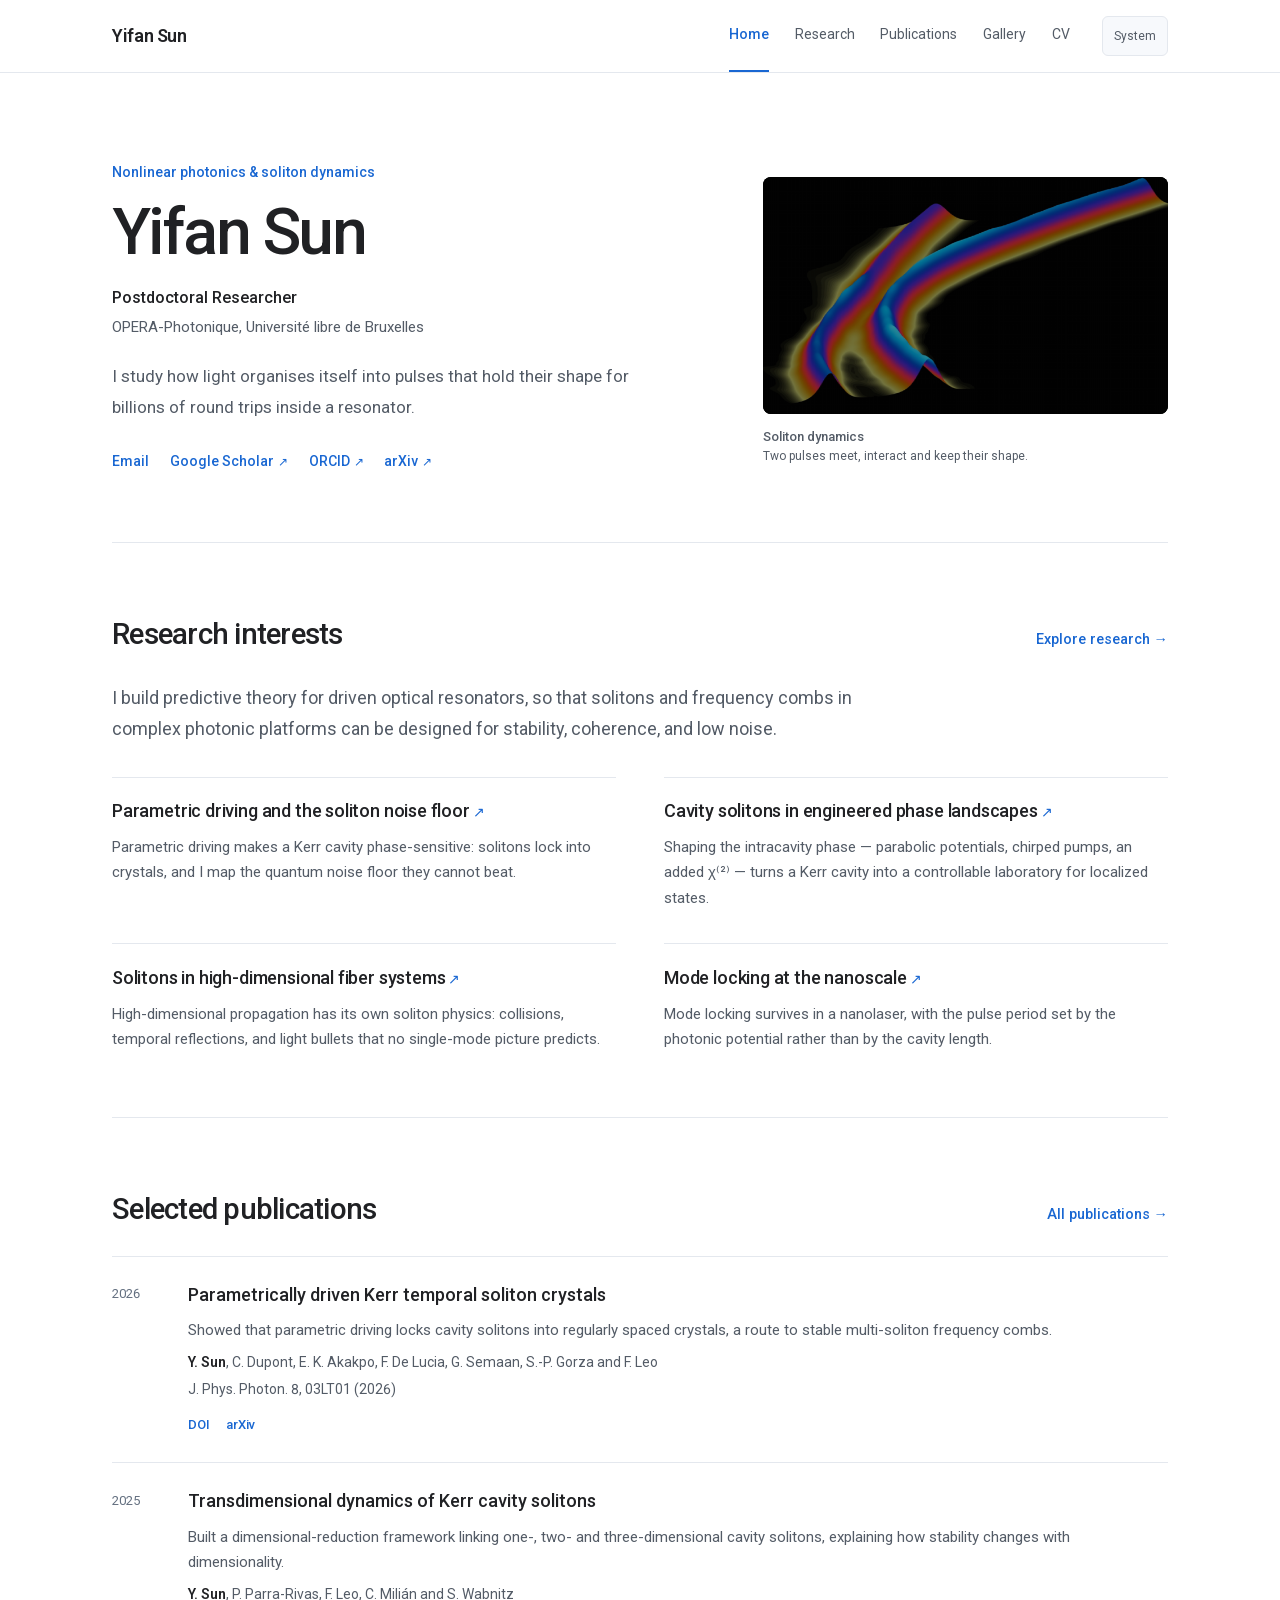
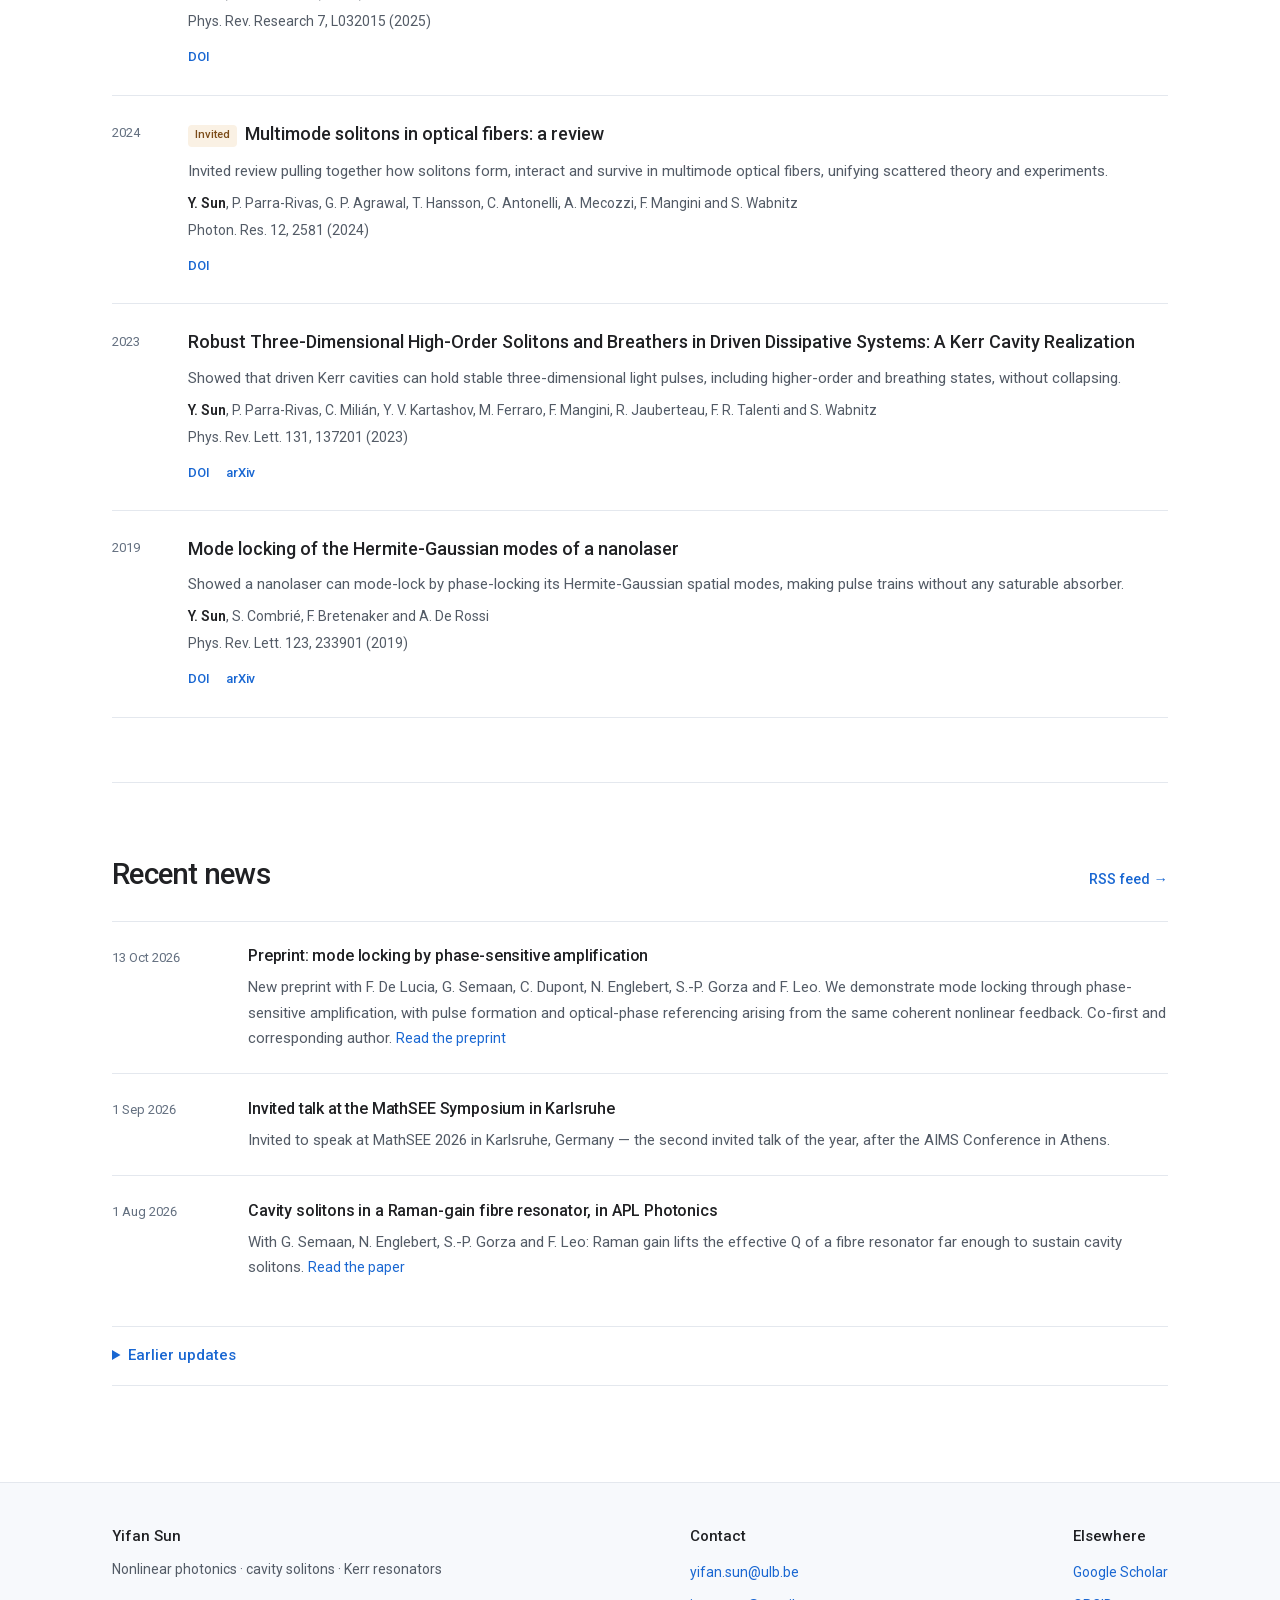
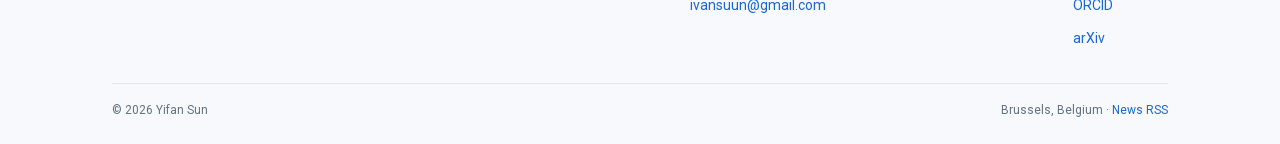
==== commit f5715cec: "Sync CV and publication records through October 2026" ====
--- a/index.html
+++ b/index.html
@@ -4,7 +4,7 @@
 <meta charset="utf-8">
 <meta name="viewport" content="width=device-width, initial-scale=1">
 <title>Yifan Sun — Nonlinear Photonics &amp; Cavity Solitons</title>
-<meta name="description" content="Yifan Sun is a Marie Skłodowska-Curie fellow in nonlinear photonics at OPERA-Photonique, ULB, working on cavity solitons and combs in Kerr resonators.">
+<meta name="description" content="Yifan Sun is a postdoctoral researcher in nonlinear photonics at ULB, working on cavity solitons, frequency combs and noise in driven Kerr resonators.">
 <link rel="canonical" href="https://ivansuun.github.io/">
 <meta name="author" content="Yifan Sun">
 <meta name="theme-color" content="#ffffff">
@@ -18,7 +18,7 @@
 
 <link rel="preload" href="/assets/fonts/roboto-var.woff2" as="font" type="font/woff2" crossorigin>
 <link rel="stylesheet" href="/assets/css/fonts.css?v=db969376">
-<link rel="stylesheet" href="/assets/css/site.css?v=a5258558">
+<link rel="stylesheet" href="/assets/css/site.css?v=2c9bfb44">
 <link rel="icon" href="/assets/img/favicon.svg" type="image/svg+xml">
 <link rel="alternate" type="application/rss+xml" title="Yifan Sun — news" href="/feed.xml">
 
@@ -27,20 +27,20 @@
 <meta property="og:locale" content="en_GB">
 <meta property="og:url" content="https://ivansuun.github.io/">
 <meta property="og:title" content="Yifan Sun — Nonlinear Photonics &amp; Cavity Solitons">
-<meta property="og:description" content="Yifan Sun is a Marie Skłodowska-Curie fellow in nonlinear photonics at OPERA-Photonique, ULB, working on cavity solitons and combs in Kerr resonators.">
+<meta property="og:description" content="Yifan Sun is a postdoctoral researcher in nonlinear photonics at ULB, working on cavity solitons, frequency combs and noise in driven Kerr resonators.">
 <meta property="og:image" content="https://ivansuun.github.io/assets/img/banners/home.png">
 <meta name="twitter:card" content="summary_large_image">
 <meta name="twitter:title" content="Yifan Sun — Nonlinear Photonics &amp; Cavity Solitons">
-<meta name="twitter:description" content="Yifan Sun is a Marie Skłodowska-Curie fellow in nonlinear photonics at OPERA-Photonique, ULB, working on cavity solitons and combs in Kerr resonators.">
+<meta name="twitter:description" content="Yifan Sun is a postdoctoral researcher in nonlinear photonics at ULB, working on cavity solitons, frequency combs and noise in driven Kerr resonators.">
 <meta name="twitter:image" content="https://ivansuun.github.io/assets/img/banners/home.png">
 
-<script type="application/ld+json">{"@context":"https://schema.org","@graph":[{"@type":"Person","@id":"https://ivansuun.github.io/#person","name":"Yifan Sun","givenName":"Yifan","familyName":"Sun","jobTitle":"Marie Skłodowska-Curie Postdoctoral Fellow","description":"I am a Marie Skłodowska-Curie postdoctoral fellow at OPERA-Photonique, Université libre de Bruxelles, where I study how cavity solitons are born, interact and fall apart inside driven Kerr resonators.","url":"https://ivansuun.github.io/","email":"mailto:yifan.sun@ulb.be","affiliation":{"@type":"Organization","name":"OPERA-Photonique, Université libre de Bruxelles"},"knowsAbout":["Nonlinear optics","Cavity solitons","Kerr frequency combs","Multimode optical fibers","Dissipative solitons","Lugiato-Lefever equation","Photonics"],"sameAs":["https://scholar.google.com/citations?user=Bt99tw4AAAAJ","https://orcid.org/0000-0003-0676-8259","https://arxiv.org/a/0000-0003-0676-8259"]},{"@type":"WebSite","@id":"https://ivansuun.github.io/#website","url":"https://ivansuun.github.io/","name":"Yifan Sun","publisher":{"@id":"https://ivansuun.github.io/#person"}}]}</script>
+<script type="application/ld+json">{"@context":"https://schema.org","@graph":[{"@type":"Person","@id":"https://ivansuun.github.io/#person","name":"Yifan Sun","givenName":"Yifan","familyName":"Sun","jobTitle":"Postdoctoral Researcher","description":"I am a postdoctoral researcher at OPERA-Photonique, Université libre de Bruxelles, working on cavity solitons, frequency combs and noise in nonlinear optical resonators.","url":"https://ivansuun.github.io/","email":"mailto:yifan.sun@ulb.be","affiliation":{"@type":"Organization","name":"OPERA-Photonique, Université libre de Bruxelles"},"knowsAbout":["Nonlinear optics","Cavity solitons","Kerr frequency combs","Multimode optical fibers","Dissipative solitons","Lugiato-Lefever equation","Photonics"],"sameAs":["https://scholar.google.com/citations?user=Bt99tw4AAAAJ","https://orcid.org/0000-0003-0676-8259","https://arxiv.org/a/0000-0003-0676-8259"]},{"@type":"WebSite","@id":"https://ivansuun.github.io/#website","url":"https://ivansuun.github.io/","name":"Yifan Sun","publisher":{"@id":"https://ivansuun.github.io/#person"}}]}</script>
 </head>
 <body>
 <a class="skip" href="#main">Skip to content</a>
 <header class="site-header"><div class="spine"><div class="header-inner"><a class="brand" href="/">Yifan Sun</a><nav class="nav" aria-label="Main"><ul><li><a href="/" aria-current="page">Home</a></li><li><a href="/research/">Research</a></li><li><a href="/publications/">Publications</a></li><li><a href="/gallery/">Gallery</a></li><li><a href="/cv/">CV</a></li></ul></nav><button class="theme-toggle" type="button">auto</button></div></div></header>
 <main id="main">
-<div class="spine home"><section class="hero" aria-labelledby="intro-name"><div class="hero-text"><p class="hero-eyebrow">Nonlinear photonics &amp; soliton dynamics</p><h1 class="hero-name" id="intro-name">Yifan Sun</h1><p class="hero-role">Marie Skłodowska-Curie Postdoctoral Fellow</p><p class="hero-affiliation">OPERA-Photonique, Université libre de Bruxelles</p><p class="hero-thesis">I study how light organises itself into pulses that hold their shape for billions of round trips inside a resonator.</p><ul class="linkrow"><li><a href="mailto:yifan.sun@ulb.be">Email</a></li><li><a href="https://scholar.google.com/citations?user=Bt99tw4AAAAJ" target="_blank" rel="noopener me">Google Scholar</a></li><li><a href="https://orcid.org/0000-0003-0676-8259" target="_blank" rel="noopener me">ORCID</a></li><li><a href="https://arxiv.org/a/0000-0003-0676-8259" target="_blank" rel="noopener me">arXiv</a></li></ul></div><figure class="hero-figure"><a href="/research/#high-dimensional-fiber-solitons" aria-label="Explore research on multimode solitons"><img src="/assets/img/banners/home.png" alt="Three-dimensional surface plot of two multimode solitons of unequal amplitude propagating along a graded-index fibre, colliding, and continuing unchanged — intensity mapped to height and to colour on a black ground." width="1440" height="842" fetchpriority="high" decoding="async"></a><figcaption><strong>Soliton dynamics</strong>Two pulses meet, interact and keep their shape.</figcaption></figure></section><section class="section" aria-labelledby="research"><div class="section-intro"><h2 id="research">Research interests</h2><a class="text-link" href="/research/">Explore research</a></div><p class="lede">I build predictive theory for driven optical resonators, so that solitons and frequency combs in complex photonic platforms can be designed for stability, coherence, and low noise.</p><ul class="research-grid"><li class="research-item"><h3><a href="/research/#parametric-driving-and-noise">Parametric driving and the soliton noise floor</a></h3><p>Parametric driving makes a Kerr cavity phase-sensitive: solitons lock into crystals, and I map the quantum noise floor they cannot beat.</p></li><li class="research-item"><h3><a href="/research/#engineered-phase-landscapes">Cavity solitons in engineered phase landscapes</a></h3><p>Shaping the intracavity phase — parabolic potentials, chirped pumps, an added χ⁽²⁾ — turns a Kerr cavity into a controllable laboratory for localized states.</p></li><li class="research-item"><h3><a href="/research/#high-dimensional-fiber-solitons">Solitons in high-dimensional fiber systems</a></h3><p>High-dimensional propagation has its own soliton physics: collisions, temporal reflections, and light bullets that no single-mode picture predicts.</p></li><li class="research-item"><h3><a href="/research/#mode-locking-nanolasers">Mode locking at the nanoscale</a></h3><p>Mode locking survives in a nanolaser, with the pulse period set by the photonic potential rather than by the cavity length.</p></li></ul></section><section class="section" aria-labelledby="selected-work"><div class="section-intro"><h2 id="selected-work">Selected publications</h2><a class="text-link" href="/publications/">All publications</a></div><ul class="pub-list selected"><li class="pub"><div class="pub-n m">2026</div><div><h3 class="pub-title"><a href="https://doi.org/10.1088/2515-7647/ae79bf" rel="noopener">Parametrically driven Kerr temporal soliton crystals</a></h3><p class="pub-blurb">Showed that parametric driving locks cavity solitons into regularly spaced crystals, a route to stable multi-soliton frequency combs.</p><p class="pub-authors"><span class="me">Y. Sun</span>, C. Dupont, E. K. Akakpo, F. De Lucia, G. Semaan, S.-P. Gorza and F. Leo</p><p class="pub-venue"><cite>J. Phys. Photon.</cite> <span class="m">8, 03LT01</span>&nbsp;<span class="m">(2026)</span></p><ul class="pub-links"><li><a href="https://doi.org/10.1088/2515-7647/ae79bf" rel="noopener">DOI</a></li><li><a href="https://arxiv.org/abs/2504.04788" rel="noopener">arXiv</a></li></ul></div></li><li class="pub"><div class="pub-n m">2025</div><div><h3 class="pub-title"><a href="https://doi.org/10.1103/k54w-s7lg" rel="noopener">Transdimensional dynamics of Kerr cavity solitons</a></h3><p class="pub-blurb">Built a dimensional-reduction framework linking one-, two- and three-dimensional cavity solitons, explaining how stability changes with dimensionality.</p><p class="pub-authors"><span class="me">Y. Sun</span>, P. Parra-Rivas, F. Leo, C. Milián and S. Wabnitz</p><p class="pub-venue"><cite>Phys. Rev. Research</cite> <span class="m">7, L032015</span>&nbsp;<span class="m">(2025)</span></p><ul class="pub-links"><li><a href="https://doi.org/10.1103/k54w-s7lg" rel="noopener">DOI</a></li></ul></div></li><li class="pub"><div class="pub-n m">2024</div><div><h3 class="pub-title"><span class="badge">Invited</span><a href="https://doi.org/10.1364/PRJ.531393" rel="noopener">Multimode solitons in optical fibers: a review</a></h3><p class="pub-blurb">Invited review pulling together how solitons form, interact and survive in multimode optical fibers, unifying scattered theory and experiments.</p><p class="pub-authors"><span class="me">Y. Sun</span>, P. Parra-Rivas, G. P. Agrawal, T. Hansson, C. Antonelli, A. Mecozzi, F. Mangini and S. Wabnitz</p><p class="pub-venue"><cite>Photon. Res.</cite> <span class="m">12, 2581</span>&nbsp;<span class="m">(2024)</span></p><ul class="pub-links"><li><a href="https://doi.org/10.1364/PRJ.531393" rel="noopener">DOI</a></li></ul></div></li><li class="pub"><div class="pub-n m">2023</div><div><h3 class="pub-title"><a href="https://doi.org/10.1103/PhysRevLett.131.137201" rel="noopener">Robust Three-Dimensional High-Order Solitons and Breathers in Driven Dissipative Systems: A Kerr Cavity Realization</a></h3><p class="pub-blurb">Showed that driven Kerr cavities can hold stable three-dimensional light pulses, including higher-order and breathing states, without collapsing.</p><p class="pub-authors"><span class="me">Y. Sun</span>, P. Parra-Rivas, C. Milián, Y. V. Kartashov, M. Ferraro, F. Mangini, R. Jauberteau, F. R. Talenti and S. Wabnitz</p><p class="pub-venue"><cite>Phys. Rev. Lett.</cite> <span class="m">131, 137201</span>&nbsp;<span class="m">(2023)</span></p><ul class="pub-links"><li><a href="https://doi.org/10.1103/PhysRevLett.131.137201" rel="noopener">DOI</a></li><li><a href="https://arxiv.org/abs/2212.13052" rel="noopener">arXiv</a></li></ul></div></li><li class="pub"><div class="pub-n m">2019</div><div><h3 class="pub-title"><a href="https://doi.org/10.1103/PhysRevLett.123.233901" rel="noopener">Mode locking of the Hermite-Gaussian modes of a nanolaser</a></h3><p class="pub-blurb">Showed a nanolaser can mode-lock by phase-locking its Hermite-Gaussian spatial modes, making pulse trains without any saturable absorber.</p><p class="pub-authors"><span class="me">Y. Sun</span>, S. Combrié, F. Bretenaker and A. De Rossi</p><p class="pub-venue"><cite>Phys. Rev. Lett.</cite> <span class="m">123, 233901</span>&nbsp;<span class="m">(2019)</span></p><ul class="pub-links"><li><a href="https://doi.org/10.1103/PhysRevLett.123.233901" rel="noopener">DOI</a></li><li><a href="https://arxiv.org/abs/2002.05390" rel="noopener">arXiv</a></li></ul></div></li></ul></section><section class="section" aria-labelledby="news"><div class="section-intro"><h2 id="news">Recent news</h2><a class="text-link" href="/feed.xml">RSS feed</a></div><ul class="news"><li class="news-item"><div class="news-date m"><time datetime="2026-09-01">1 Sep 2026</time></div><div><h3 class="news-title">Invited talk at the MathSEE Symposium in Karlsruhe</h3><p class="news-body">Invited to speak at MathSEE 2026 in Karlsruhe, Germany — the second invited talk of the year, after the AIMS Conference in Athens.</p></div></li><li class="news-item"><div class="news-date m"><time datetime="2026-08-01">1 Aug 2026</time></div><div><h3 class="news-title">Cavity solitons in a Raman-gain fibre resonator, in APL Photonics</h3><p class="news-body">With G. Semaan, N. Englebert, S.-P. Gorza and F. Leo: Raman gain lifts the effective Q of a fibre resonator far enough to sustain cavity solitons. <a href="https://doi.org/10.1063/5.0340179" rel="noopener">Read the paper</a></p></div></li><li class="news-item"><div class="news-date m"><time datetime="2026-07-01">1 Jul 2026</time></div><div><h3 class="news-title">Invited talk on pathway-resolved noise channels at AIMS 2026, Athens</h3><p class="news-body">Presented <em>Pathway-Resolved Noise Channels in Temporal Cavity Solitons</em> as an invited talk at the AIMS Conference in Athens, Greece.</p></div></li></ul><details class="details-block"><summary>Earlier updates</summary><ul class="news"><li class="news-item"><div class="news-date m"><time datetime="2026-05-01">1 May 2026</time></div><div><h3 class="news-title">Preprint: collective-coordinate fluctuations of driven-dissipative solitons</h3><p class="news-body"><em>Collective-Coordinate Fluctuations of Driven-Dissipative Solitons</em>, with T. Bunel, S. Glazyrina, G. Semaan, F. Bretenaker, S. Coen, S.-P. Gorza and F. Leo, is on arXiv. <a href="https://arxiv.org/abs/2605.14614" rel="noopener">Read the preprint</a></p></div></li><li class="news-item"><div class="news-date m"><time datetime="2026-05-01">1 May 2026</time></div><div><h3 class="news-title">Three contributions at CLEO 2026 in Charlotte</h3><p class="news-body">Two orals, on parametrically driven cavity soliton crystal combs and on phase-coherent picosecond pulse trains at 8 MHz, plus a poster on quantum-limited and coupled soliton noise.</p></div></li><li class="news-item"><div class="news-date m"><time datetime="2026-01-01">1 Jan 2026</time></div><div><h3 class="news-title">Two talks at Photonics West 2026 in San Francisco</h3><p class="news-body">Talks on soliton-pursuing dynamics and pump-depletion locking in parametrically driven soliton crystals, and on coupled quantum-limited noise channels in temporal cavity solitons.</p></div></li><li class="news-item"><div class="news-date m"><time datetime="2025-11-01">1 Nov 2025</time></div><div><h3 class="news-title">Parametrically driven Kerr temporal soliton crystals in J. Phys. Photonics</h3><p class="news-body">New paper with C. Dupont, E. K. Akakpo, F. De Lucia, G. Semaan, S.-P. Gorza and F. Leo in <em>Journal of Physics: Photonics</em>. <a href="https://doi.org/10.1088/2515-7647/ae79bf" rel="noopener">Read the paper</a></p></div></li><li class="news-item"><div class="news-date m"><time datetime="2025-07-01">1 Jul 2025</time></div><div><h3 class="news-title">Transdimensional dynamics of Kerr cavity solitons in Physical Review Research</h3><p class="news-body">A Letter with P. Parra-Rivas, F. Leo, C. Milián and S. Wabnitz on how cavity solitons connect across dimensions, in <em>Phys. Rev. Research</em> 7, L032015. <a href="https://doi.org/10.1103/k54w-s7lg" rel="noopener">Read the paper</a></p></div></li><li class="news-item"><div class="news-date m"><time datetime="2025-06-01">1 Jun 2025</time></div><div><h3 class="news-title">Three presentations at CLEO Europe 2025 in Munich</h3><p class="news-body">Orals on the transition from parametrically driven cavity solitons to soliton crystals and on a transdimensional approach to multidimensional solitons, plus a poster on intermodal temporal reflections.</p></div></li><li class="news-item"><div class="news-date m"><time datetime="2025-05-01">1 May 2025</time></div><div><h3 class="news-title">Intermodal all-optical pulse switching in Nanophotonics</h3><p class="news-body">Co-first-author work with A. C. Sparapani, F. Mangini, M. Ferraro, G. P. Agrawal and S. Wabnitz on temporal reflection and refraction in multimode fibres. <a href="https://doi.org/10.1515/nanoph-2024-0653" rel="noopener">Read the paper</a></p></div></li><li class="news-item"><div class="news-date m"><time datetime="2024-11-01">1 Nov 2024</time></div><div><h3 class="news-title">Best Oral Award at the 2024 Advanced Fiber Laser Conference</h3><p class="news-body">The talk <em>Stability of coherently-driven multidimensional cavity solitons</em> received a Best Oral Award at AFL 2024 in Changsha, China.</p></div></li><li class="news-item"><div class="news-date m"><time datetime="2024-11-01">1 Nov 2024</time></div><div><h3 class="news-title">Invited review on multimode solitons in optical fibres in Photonics Research</h3><p class="news-body">An invited review with P. Parra-Rivas, G. P. Agrawal, T. Hansson, C. Antonelli, A. Mecozzi, F. Mangini and S. Wabnitz, in <em>Photon. Res.</em> 12, 2581. <a href="https://doi.org/10.1364/PRJ.531393" rel="noopener">Read the review</a></p></div></li><li class="news-item"><div class="news-date m"><time datetime="2024-10-01">1 Oct 2024</time></div><div><h3 class="news-title">Two orals at Photonics Asia 2024 in Nantong</h3><p class="news-body">Presented a dimension-reduction study of multidimensional solitons in passive Kerr cavities, and pure quartic spatiotemporal solitons in graded-index media.</p></div></li><li class="news-item"><div class="news-date m"><time datetime="2024-07-01">1 Jul 2024</time></div><div><h3 class="news-title">Invited talk on variational approaches to light bullets at AES 2024</h3><p class="news-body">Invited presentation on variational approaches for characterizing light bullets in nonlinear optics, given at AES 2024 in Rome, Italy.</p></div></li><li class="news-item"><div class="news-date m"><time datetime="2024-06-01">1 Jun 2024</time></div><div><h3 class="news-title">ENLIGHTENS: second Marie Skłodowska-Curie fellowship starts at ULB</h3><p class="news-body">Started a Marie Skłodowska-Curie Postdoctoral Fellowship (ENLIGHTENS, grant 101149506) at Université libre de Bruxelles, running to May 2026. <a href="https://cordis.europa.eu/project/id/101149506" rel="noopener">Project on CORDIS</a></p></div></li><li class="news-item"><div class="news-date m"><time datetime="2023-09-01">1 Sep 2023</time></div><div><h3 class="news-title">Robust three-dimensional solitons and breathers in Physical Review Letters</h3><p class="news-body"><em>Phys. Rev. Lett.</em> 131, 137201 reports robust high-order 3D solitons and breathers in driven dissipative systems, realized in a Kerr cavity. <a href="https://doi.org/10.1103/PhysRevLett.131.137201" rel="noopener">Read the paper</a></p></div></li><li class="news-item"><div class="news-date m"><time datetime="2022-06-01">1 Jun 2022</time></div><div><h3 class="news-title">BEAMLOCKER: first Marie Skłodowska-Curie fellowship starts at Sapienza</h3><p class="news-body">First Marie Skłodowska-Curie Postdoctoral Fellowship (BEAMLOCKER, grant 101064614) began at Sapienza University of Rome, running June 2022 to May 2024. <a href="https://cordis.europa.eu/project/id/101064614" rel="noopener">Project on CORDIS</a></p></div></li></ul></details></section></div>
+<div class="spine home"><section class="hero" aria-labelledby="intro-name"><div class="hero-text"><p class="hero-eyebrow">Nonlinear photonics &amp; soliton dynamics</p><h1 class="hero-name" id="intro-name">Yifan Sun</h1><p class="hero-role">Postdoctoral Researcher</p><p class="hero-affiliation">OPERA-Photonique, Université libre de Bruxelles</p><p class="hero-thesis">I study how light organises itself into pulses that hold their shape for billions of round trips inside a resonator.</p><ul class="linkrow"><li><a href="mailto:yifan.sun@ulb.be">Email</a></li><li><a href="https://scholar.google.com/citations?user=Bt99tw4AAAAJ" target="_blank" rel="noopener me">Google Scholar</a></li><li><a href="https://orcid.org/0000-0003-0676-8259" target="_blank" rel="noopener me">ORCID</a></li><li><a href="https://arxiv.org/a/0000-0003-0676-8259" target="_blank" rel="noopener me">arXiv</a></li></ul></div><figure class="hero-figure"><a href="/research/#high-dimensional-fiber-solitons" aria-label="Explore research on multimode solitons"><img src="/assets/img/banners/home.png" alt="Three-dimensional surface plot of two multimode solitons of unequal amplitude propagating along a graded-index fibre, colliding, and continuing unchanged — intensity mapped to height and to colour on a black ground." width="1440" height="842" fetchpriority="high" decoding="async"></a><figcaption><strong>Soliton dynamics</strong>Two pulses meet, interact and keep their shape.</figcaption></figure></section><section class="section" aria-labelledby="research"><div class="section-intro"><h2 id="research">Research interests</h2><a class="text-link" href="/research/">Explore research</a></div><p class="lede">I build predictive theory for driven optical resonators, so that solitons and frequency combs in complex photonic platforms can be designed for stability, coherence, and low noise.</p><ul class="research-grid"><li class="research-item"><h3><a href="/research/#parametric-driving-and-noise">Parametric driving and the soliton noise floor</a></h3><p>Parametric driving makes a Kerr cavity phase-sensitive: solitons lock into crystals, and I map the quantum noise floor they cannot beat.</p></li><li class="research-item"><h3><a href="/research/#engineered-phase-landscapes">Cavity solitons in engineered phase landscapes</a></h3><p>Shaping the intracavity phase — parabolic potentials, chirped pumps, an added χ⁽²⁾ — turns a Kerr cavity into a controllable laboratory for localized states.</p></li><li class="research-item"><h3><a href="/research/#high-dimensional-fiber-solitons">Solitons in high-dimensional fiber systems</a></h3><p>High-dimensional propagation has its own soliton physics: collisions, temporal reflections, and light bullets that no single-mode picture predicts.</p></li><li class="research-item"><h3><a href="/research/#mode-locking-nanolasers">Mode locking at the nanoscale</a></h3><p>Mode locking survives in a nanolaser, with the pulse period set by the photonic potential rather than by the cavity length.</p></li></ul></section><section class="section" aria-labelledby="selected-work"><div class="section-intro"><h2 id="selected-work">Selected publications</h2><a class="text-link" href="/publications/">All publications</a></div><ul class="pub-list selected"><li class="pub"><div class="pub-n m">2026</div><div><h3 class="pub-title"><a href="https://doi.org/10.1088/2515-7647/ae79bf" rel="noopener">Parametrically driven Kerr temporal soliton crystals</a></h3><p class="pub-blurb">Showed that parametric driving locks cavity solitons into regularly spaced crystals, a route to stable multi-soliton frequency combs.</p><p class="pub-authors"><span class="me">Y. Sun</span>, C. Dupont, E. K. Akakpo, F. De Lucia, G. Semaan, S.-P. Gorza and F. Leo</p><p class="pub-venue"><cite>J. Phys. Photon.</cite> <span class="m">8, 03LT01</span>&nbsp;<span class="m">(2026)</span></p><ul class="pub-links"><li><a href="https://doi.org/10.1088/2515-7647/ae79bf" rel="noopener">DOI</a></li><li><a href="https://arxiv.org/abs/2504.04788" rel="noopener">arXiv</a></li></ul></div></li><li class="pub"><div class="pub-n m">2025</div><div><h3 class="pub-title"><a href="https://doi.org/10.1103/k54w-s7lg" rel="noopener">Transdimensional dynamics of Kerr cavity solitons</a></h3><p class="pub-blurb">Built a dimensional-reduction framework linking one-, two- and three-dimensional cavity solitons, explaining how stability changes with dimensionality.</p><p class="pub-authors"><span class="me">Y. Sun</span>, P. Parra-Rivas, F. Leo, C. Milián and S. Wabnitz</p><p class="pub-venue"><cite>Phys. Rev. Research</cite> <span class="m">7, L032015</span>&nbsp;<span class="m">(2025)</span></p><ul class="pub-links"><li><a href="https://doi.org/10.1103/k54w-s7lg" rel="noopener">DOI</a></li></ul></div></li><li class="pub"><div class="pub-n m">2024</div><div><h3 class="pub-title"><span class="badge">Invited</span><a href="https://doi.org/10.1364/PRJ.531393" rel="noopener">Multimode solitons in optical fibers: a review</a></h3><p class="pub-blurb">Invited review pulling together how solitons form, interact and survive in multimode optical fibers, unifying scattered theory and experiments.</p><p class="pub-authors"><span class="me">Y. Sun</span>, P. Parra-Rivas, G. P. Agrawal, T. Hansson, C. Antonelli, A. Mecozzi, F. Mangini and S. Wabnitz</p><p class="pub-venue"><cite>Photon. Res.</cite> <span class="m">12, 2581</span>&nbsp;<span class="m">(2024)</span></p><ul class="pub-links"><li><a href="https://doi.org/10.1364/PRJ.531393" rel="noopener">DOI</a></li></ul></div></li><li class="pub"><div class="pub-n m">2023</div><div><h3 class="pub-title"><a href="https://doi.org/10.1103/PhysRevLett.131.137201" rel="noopener">Robust Three-Dimensional High-Order Solitons and Breathers in Driven Dissipative Systems: A Kerr Cavity Realization</a></h3><p class="pub-blurb">Showed that driven Kerr cavities can hold stable three-dimensional light pulses, including higher-order and breathing states, without collapsing.</p><p class="pub-authors"><span class="me">Y. Sun</span>, P. Parra-Rivas, C. Milián, Y. V. Kartashov, M. Ferraro, F. Mangini, R. Jauberteau, F. R. Talenti and S. Wabnitz</p><p class="pub-venue"><cite>Phys. Rev. Lett.</cite> <span class="m">131, 137201</span>&nbsp;<span class="m">(2023)</span></p><ul class="pub-links"><li><a href="https://doi.org/10.1103/PhysRevLett.131.137201" rel="noopener">DOI</a></li><li><a href="https://arxiv.org/abs/2212.13052" rel="noopener">arXiv</a></li></ul></div></li><li class="pub"><div class="pub-n m">2019</div><div><h3 class="pub-title"><a href="https://doi.org/10.1103/PhysRevLett.123.233901" rel="noopener">Mode locking of the Hermite-Gaussian modes of a nanolaser</a></h3><p class="pub-blurb">Showed a nanolaser can mode-lock by phase-locking its Hermite-Gaussian spatial modes, making pulse trains without any saturable absorber.</p><p class="pub-authors"><span class="me">Y. Sun</span>, S. Combrié, F. Bretenaker and A. De Rossi</p><p class="pub-venue"><cite>Phys. Rev. Lett.</cite> <span class="m">123, 233901</span>&nbsp;<span class="m">(2019)</span></p><ul class="pub-links"><li><a href="https://doi.org/10.1103/PhysRevLett.123.233901" rel="noopener">DOI</a></li><li><a href="https://arxiv.org/abs/2002.05390" rel="noopener">arXiv</a></li></ul></div></li></ul></section><section class="section" aria-labelledby="news"><div class="section-intro"><h2 id="news">Recent news</h2><a class="text-link" href="/feed.xml">RSS feed</a></div><ul class="news"><li class="news-item"><div class="news-date m"><time datetime="2026-10-13">13 Oct 2026</time></div><div><h3 class="news-title">Preprint: mode locking by phase-sensitive amplification</h3><p class="news-body">New preprint with F. De Lucia, G. Semaan, C. Dupont, N. Englebert, S.-P. Gorza and F. Leo. We demonstrate mode locking through phase-sensitive amplification, with pulse formation and optical-phase referencing arising from the same coherent nonlinear feedback. Co-first and corresponding author. <a href="https://arxiv.org/abs/2610.18559" rel="noopener">Read the preprint</a></p></div></li><li class="news-item"><div class="news-date m"><time datetime="2026-09-01">1 Sep 2026</time></div><div><h3 class="news-title">Invited talk at the MathSEE Symposium in Karlsruhe</h3><p class="news-body">Invited to speak at MathSEE 2026 in Karlsruhe, Germany — the second invited talk of the year, after the AIMS Conference in Athens.</p></div></li><li class="news-item"><div class="news-date m"><time datetime="2026-08-01">1 Aug 2026</time></div><div><h3 class="news-title">Cavity solitons in a Raman-gain fibre resonator, in APL Photonics</h3><p class="news-body">With G. Semaan, N. Englebert, S.-P. Gorza and F. Leo: Raman gain lifts the effective Q of a fibre resonator far enough to sustain cavity solitons. <a href="https://doi.org/10.1063/5.0340179" rel="noopener">Read the paper</a></p></div></li></ul><details class="details-block"><summary>Earlier updates</summary><ul class="news"><li class="news-item"><div class="news-date m"><time datetime="2026-07-01">1 Jul 2026</time></div><div><h3 class="news-title">Invited talk on pathway-resolved noise channels at AIMS 2026, Athens</h3><p class="news-body">Presented <em>Pathway-Resolved Noise Channels in Temporal Cavity Solitons</em> as an invited talk at the AIMS Conference in Athens, Greece.</p></div></li><li class="news-item"><div class="news-date m"><time datetime="2026-05-01">1 May 2026</time></div><div><h3 class="news-title">Preprint: collective-coordinate fluctuations of driven-dissipative solitons</h3><p class="news-body"><em>Collective-Coordinate Fluctuations of Driven-Dissipative Solitons</em>, with T. Bunel, S. Glazyrina, G. Semaan, F. Bretenaker, S. Coen, S.-P. Gorza and F. Leo, is on arXiv. <a href="https://arxiv.org/abs/2605.14614" rel="noopener">Read the preprint</a></p></div></li><li class="news-item"><div class="news-date m"><time datetime="2026-05-01">1 May 2026</time></div><div><h3 class="news-title">Three contributions at CLEO 2026 in Charlotte</h3><p class="news-body">Two orals, on parametrically driven cavity soliton crystal combs and on phase-coherent picosecond pulse trains at 8 MHz, plus a poster on quantum-limited and coupled soliton noise.</p></div></li><li class="news-item"><div class="news-date m"><time datetime="2026-01-01">1 Jan 2026</time></div><div><h3 class="news-title">Two talks at Photonics West 2026 in San Francisco</h3><p class="news-body">Talks on soliton-pursuing dynamics and pump-depletion locking in parametrically driven soliton crystals, and on coupled quantum-limited noise channels in temporal cavity solitons.</p></div></li><li class="news-item"><div class="news-date m"><time datetime="2025-11-01">1 Nov 2025</time></div><div><h3 class="news-title">Parametrically driven Kerr temporal soliton crystals in J. Phys. Photonics</h3><p class="news-body">New paper with C. Dupont, E. K. Akakpo, F. De Lucia, G. Semaan, S.-P. Gorza and F. Leo in <em>Journal of Physics: Photonics</em>. <a href="https://doi.org/10.1088/2515-7647/ae79bf" rel="noopener">Read the paper</a></p></div></li><li class="news-item"><div class="news-date m"><time datetime="2025-07-01">1 Jul 2025</time></div><div><h3 class="news-title">Transdimensional dynamics of Kerr cavity solitons in Physical Review Research</h3><p class="news-body">A Letter with P. Parra-Rivas, F. Leo, C. Milián and S. Wabnitz on how cavity solitons connect across dimensions, in <em>Phys. Rev. Research</em> 7, L032015. <a href="https://doi.org/10.1103/k54w-s7lg" rel="noopener">Read the paper</a></p></div></li><li class="news-item"><div class="news-date m"><time datetime="2025-06-01">1 Jun 2025</time></div><div><h3 class="news-title">Three presentations at CLEO Europe 2025 in Munich</h3><p class="news-body">Orals on the transition from parametrically driven cavity solitons to soliton crystals and on a transdimensional approach to multidimensional solitons, plus a poster on intermodal temporal reflections.</p></div></li><li class="news-item"><div class="news-date m"><time datetime="2025-05-01">1 May 2025</time></div><div><h3 class="news-title">Intermodal all-optical pulse switching in Nanophotonics</h3><p class="news-body">Co-first-author work with A. C. Sparapani, F. Mangini, M. Ferraro, G. P. Agrawal and S. Wabnitz on temporal reflection and refraction in multimode fibres. <a href="https://doi.org/10.1515/nanoph-2024-0653" rel="noopener">Read the paper</a></p></div></li><li class="news-item"><div class="news-date m"><time datetime="2024-11-01">1 Nov 2024</time></div><div><h3 class="news-title">Best Oral Award at the 2024 Advanced Fiber Laser Conference</h3><p class="news-body">The talk <em>Stability of coherently-driven multidimensional cavity solitons</em> received a Best Oral Award at AFL 2024 in Changsha, China.</p></div></li><li class="news-item"><div class="news-date m"><time datetime="2024-11-01">1 Nov 2024</time></div><div><h3 class="news-title">Invited review on multimode solitons in optical fibres in Photonics Research</h3><p class="news-body">An invited review with P. Parra-Rivas, G. P. Agrawal, T. Hansson, C. Antonelli, A. Mecozzi, F. Mangini and S. Wabnitz, in <em>Photon. Res.</em> 12, 2581. <a href="https://doi.org/10.1364/PRJ.531393" rel="noopener">Read the review</a></p></div></li><li class="news-item"><div class="news-date m"><time datetime="2024-10-01">1 Oct 2024</time></div><div><h3 class="news-title">Two orals at Photonics Asia 2024 in Nantong</h3><p class="news-body">Presented a dimension-reduction study of multidimensional solitons in passive Kerr cavities, and pure quartic spatiotemporal solitons in graded-index media.</p></div></li><li class="news-item"><div class="news-date m"><time datetime="2024-07-01">1 Jul 2024</time></div><div><h3 class="news-title">Invited talk on variational approaches to light bullets at AES 2024</h3><p class="news-body">Invited presentation on variational approaches for characterizing light bullets in nonlinear optics, given at AES 2024 in Rome, Italy.</p></div></li><li class="news-item"><div class="news-date m"><time datetime="2024-06-01">1 Jun 2024</time></div><div><h3 class="news-title">ENLIGHTENS: second Marie Skłodowska-Curie fellowship starts at ULB</h3><p class="news-body">Started a Marie Skłodowska-Curie Postdoctoral Fellowship (ENLIGHTENS, grant 101149506) at Université libre de Bruxelles, running to May 2026. <a href="https://cordis.europa.eu/project/id/101149506" rel="noopener">Project on CORDIS</a></p></div></li><li class="news-item"><div class="news-date m"><time datetime="2023-09-01">1 Sep 2023</time></div><div><h3 class="news-title">Robust three-dimensional solitons and breathers in Physical Review Letters</h3><p class="news-body"><em>Phys. Rev. Lett.</em> 131, 137201 reports robust high-order 3D solitons and breathers in driven dissipative systems, realized in a Kerr cavity. <a href="https://doi.org/10.1103/PhysRevLett.131.137201" rel="noopener">Read the paper</a></p></div></li><li class="news-item"><div class="news-date m"><time datetime="2022-06-01">1 Jun 2022</time></div><div><h3 class="news-title">BEAMLOCKER: first Marie Skłodowska-Curie fellowship starts at Sapienza</h3><p class="news-body">First Marie Skłodowska-Curie Postdoctoral Fellowship (BEAMLOCKER, grant 101064614) began at Sapienza University of Rome, running June 2022 to May 2024. <a href="https://cordis.europa.eu/project/id/101064614" rel="noopener">Project on CORDIS</a></p></div></li></ul></details></section></div>
 </main>
 <footer class="site-footer"><div class="spine"><div class="footer-inner"><div class="footer-block footer-identity"><h2>Yifan Sun</h2><p>Nonlinear photonics · cavity solitons · Kerr resonators</p></div><div class="footer-block"><h2>Contact</h2><ul class="footer-list"><li><a href="mailto:yifan.sun@ulb.be">yifan.sun@ulb.be</a></li><li><a href="mailto:ivansuun@gmail.com">ivansuun@gmail.com</a></li></ul></div><div class="footer-block"><h2>Elsewhere</h2><ul class="footer-list"><li><a href="https://scholar.google.com/citations?user=Bt99tw4AAAAJ" rel="noopener me">Google Scholar</a></li><li><a href="https://orcid.org/0000-0003-0676-8259" rel="noopener me">ORCID</a></li><li><a href="https://arxiv.org/a/0000-0003-0676-8259" rel="noopener me">arXiv</a></li></ul></div></div><div class="colophon"><span>&copy; <span data-year>2026</span> Yifan Sun</span><span>Brussels, Belgium · <a href="/feed.xml">News RSS</a></span></div></div></footer>
 <script src="/assets/js/site.js?v=5c2c7612" defer></script>
--- a/assets/css/site.css
+++ b/assets/css/site.css
@@ -203,6 +203,17 @@
 .grant-id { color: var(--ink-faint); font-size: .8125rem; }
 .grant-scheme { color: var(--ink-muted); font-size: .9375rem; margin: .5rem 0; }
 .grant-meta { margin-top: .5rem; }
+.review-journals {
+  display: grid;
+  grid-template-columns: repeat(2, minmax(0, 1fr));
+  gap: .55rem 2rem;
+  padding-left: 1.25rem;
+  font-size: .9375rem;
+  color: var(--ink-muted);
+}
+@media (width < 40rem) {
+  .review-journals { grid-template-columns: 1fr; }
+}
 
 /* Figures and click-to-play media */
 figure { margin: 2.5rem 0; }
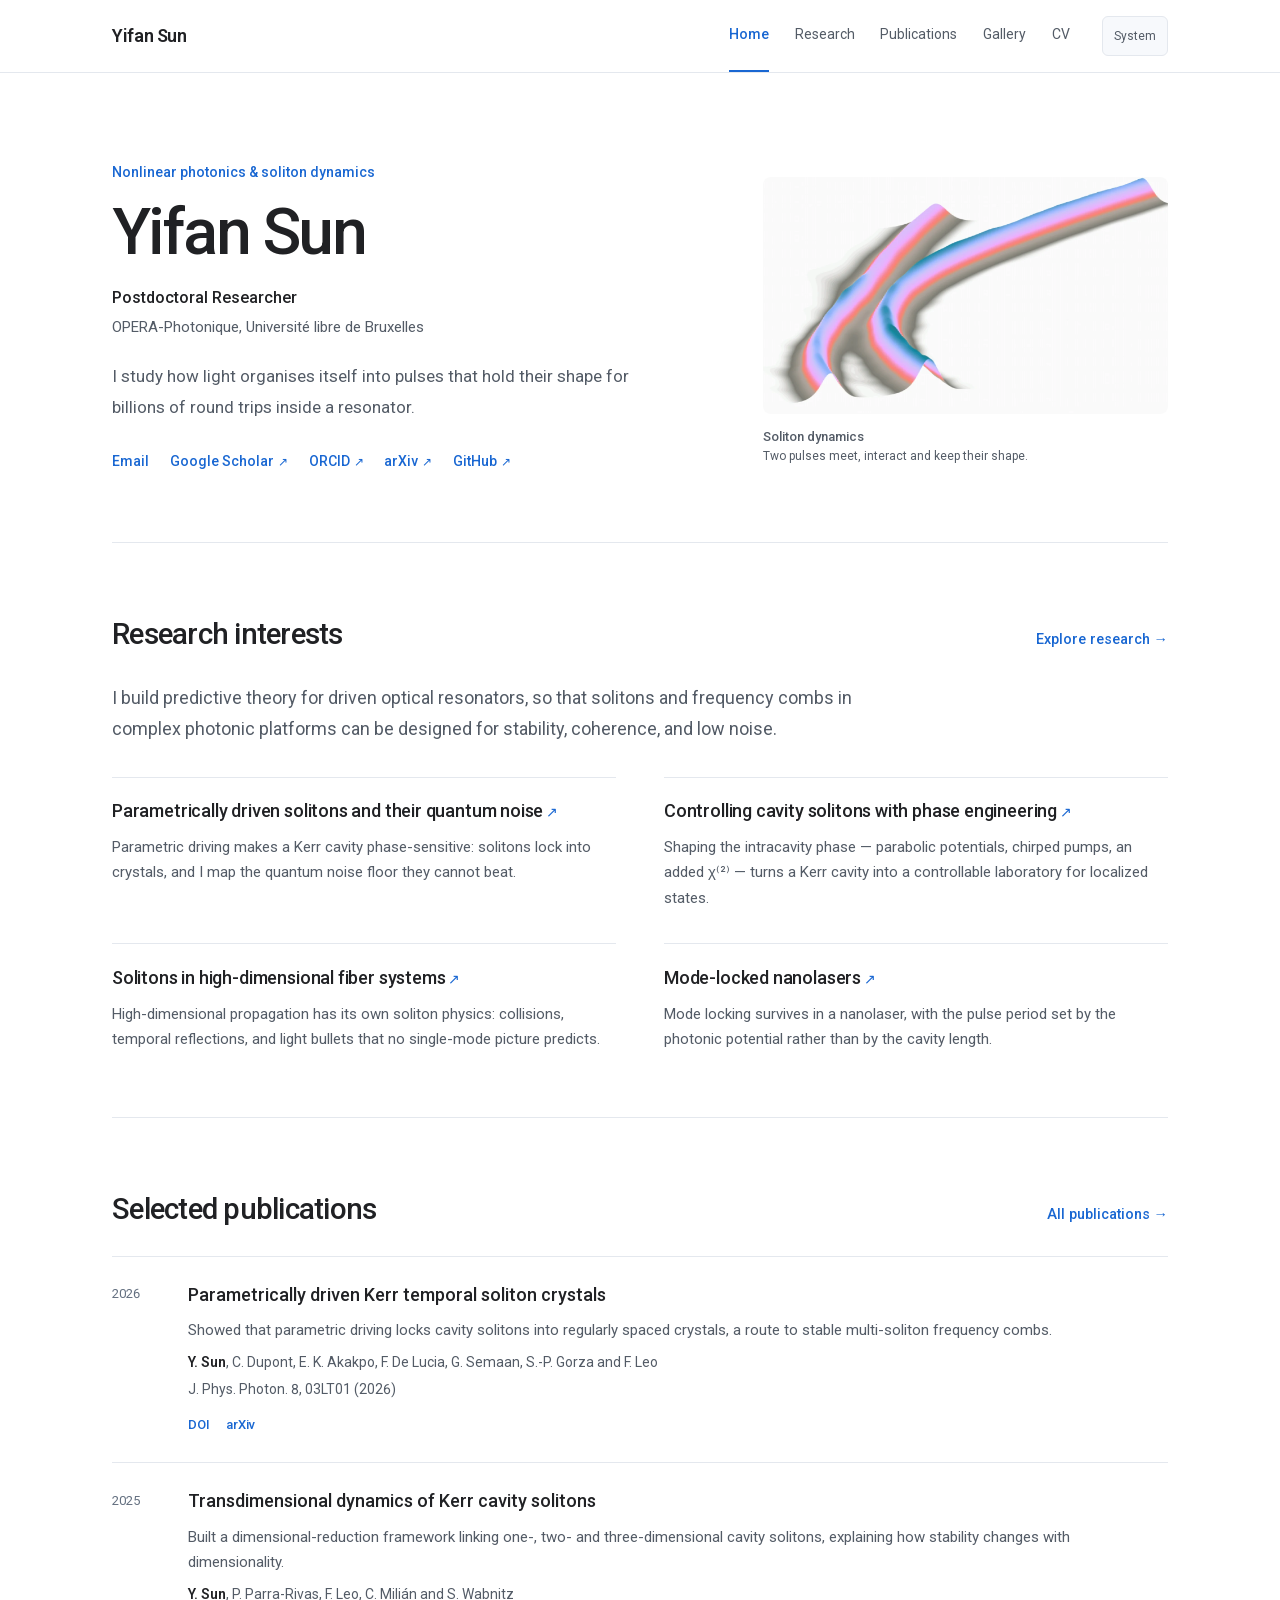
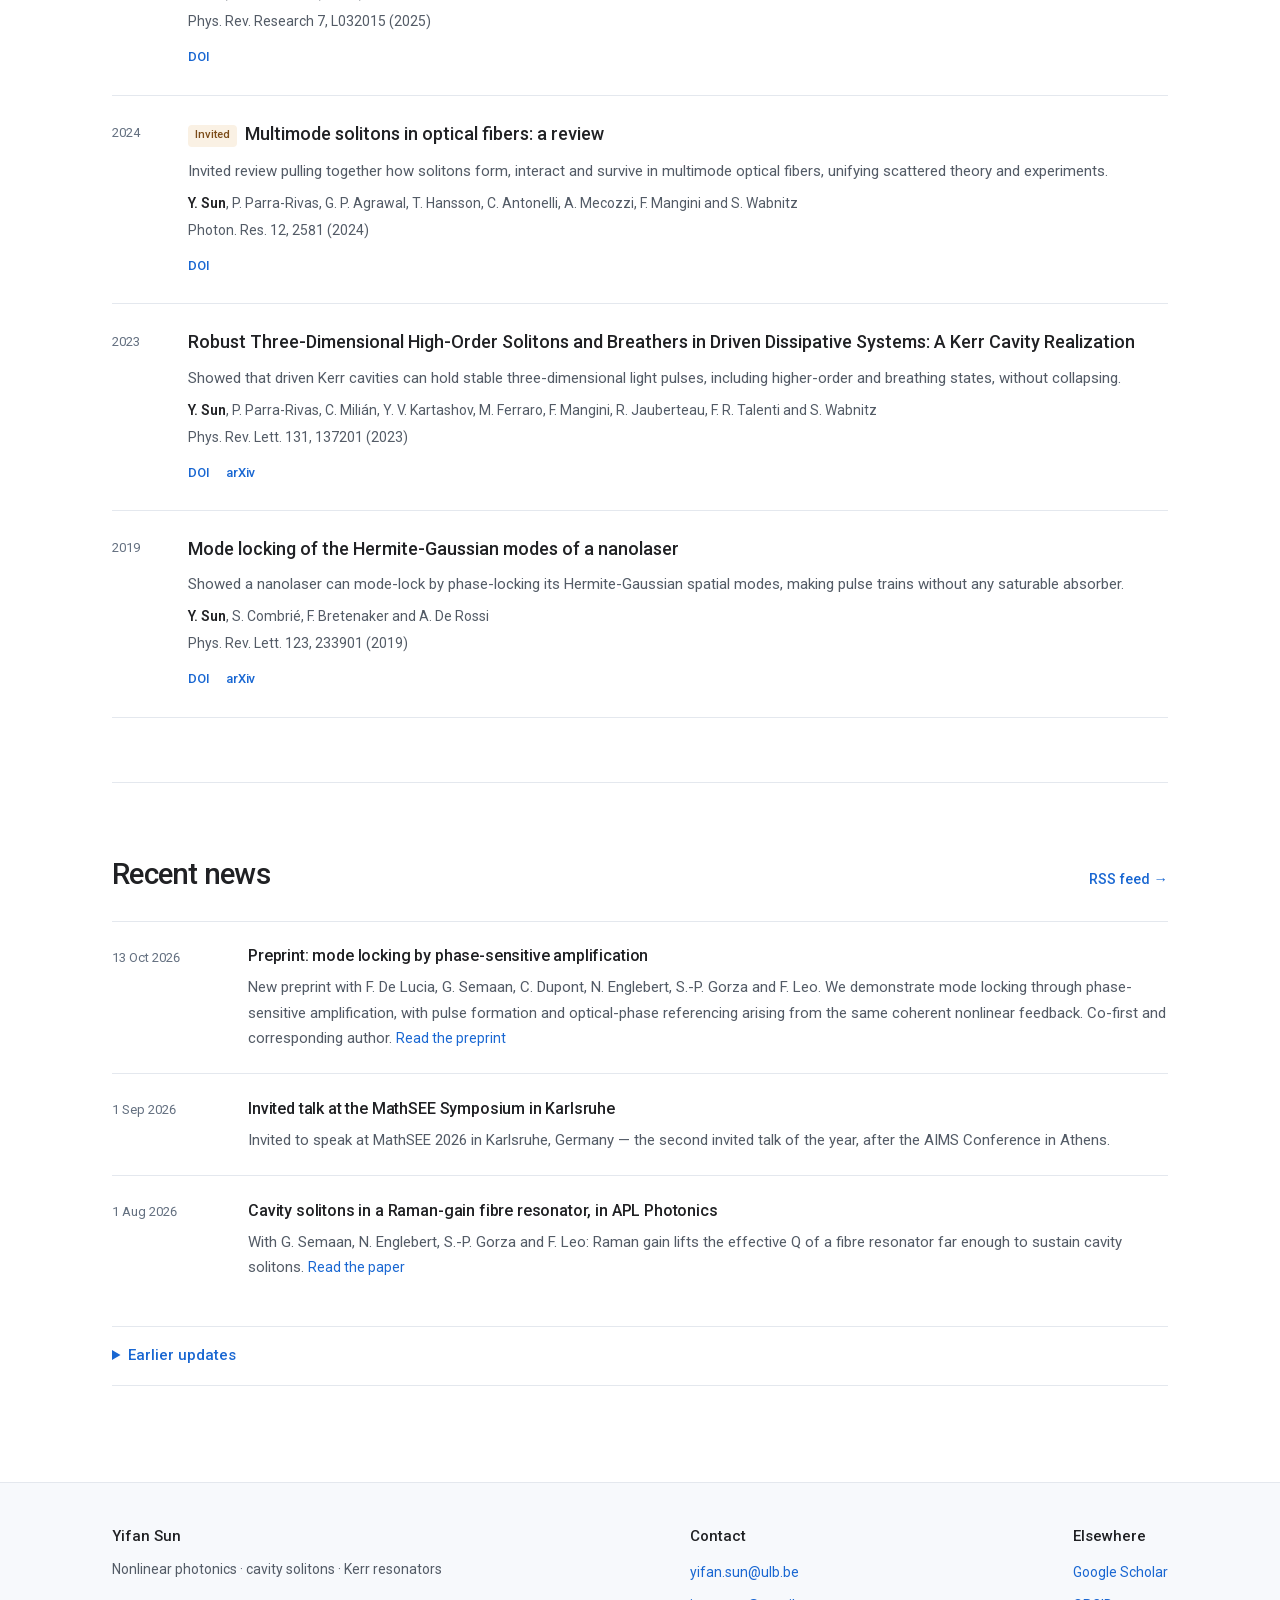
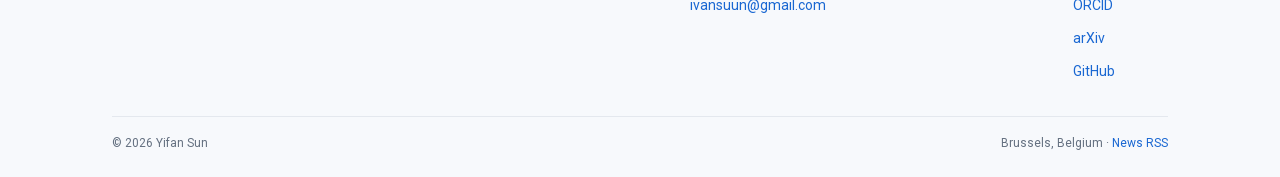
==== commit c58e50a1: "Personal research website" ====
--- a/index.html
+++ b/index.html
@@ -5,45 +5,46 @@
 <meta name="viewport" content="width=device-width, initial-scale=1">
 <title>Yifan Sun — Nonlinear Photonics &amp; Cavity Solitons</title>
 <meta name="description" content="Yifan Sun is a postdoctoral researcher in nonlinear photonics at ULB, working on cavity solitons, frequency combs and noise in driven Kerr resonators.">
-<link rel="canonical" href="https://ivansuun.github.io/">
+<link rel="canonical" href="https://sunoptics.github.io/">
 <meta name="author" content="Yifan Sun">
 <meta name="theme-color" content="#ffffff">
 
 <!-- Stamp the theme before first paint, or every dark-mode visitor gets a white flash. -->
 <script>
-(function(){try{var t=localStorage.getItem('theme');if(t==='dark'||t==='light'){document.documentElement.setAttribute('data-theme',t);}
+(function(){try{var t=localStorage.getItem('theme-choice');if(t==='dark'||t==='light'){document.documentElement.setAttribute('data-theme',t);}
 var d=t==='dark'||(t!=='light'&&window.matchMedia('(prefers-color-scheme: dark)').matches);
 var m=document.querySelector('meta[name="theme-color"]');if(m)m.setAttribute('content',d?'#15181d':'#ffffff');}catch(e){}})();
 </script>
 
 <link rel="preload" href="/assets/fonts/roboto-var.woff2" as="font" type="font/woff2" crossorigin>
 <link rel="stylesheet" href="/assets/css/fonts.css?v=db969376">
-<link rel="stylesheet" href="/assets/css/site.css?v=2c9bfb44">
+<link rel="stylesheet" href="/assets/css/site.css?v=69e48b1d">
 <link rel="icon" href="/assets/img/favicon.svg" type="image/svg+xml">
 <link rel="alternate" type="application/rss+xml" title="Yifan Sun — news" href="/feed.xml">
 
 <meta property="og:type" content="profile">
 <meta property="og:site_name" content="Yifan Sun">
 <meta property="og:locale" content="en_GB">
-<meta property="og:url" content="https://ivansuun.github.io/">
+<meta property="og:url" content="https://sunoptics.github.io/">
 <meta property="og:title" content="Yifan Sun — Nonlinear Photonics &amp; Cavity Solitons">
 <meta property="og:description" content="Yifan Sun is a postdoctoral researcher in nonlinear photonics at ULB, working on cavity solitons, frequency combs and noise in driven Kerr resonators.">
-<meta property="og:image" content="https://ivansuun.github.io/assets/img/banners/home.png">
+<meta property="og:image" content="https://sunoptics.github.io/assets/img/banners/home.png">
 <meta name="twitter:card" content="summary_large_image">
 <meta name="twitter:title" content="Yifan Sun — Nonlinear Photonics &amp; Cavity Solitons">
 <meta name="twitter:description" content="Yifan Sun is a postdoctoral researcher in nonlinear photonics at ULB, working on cavity solitons, frequency combs and noise in driven Kerr resonators.">
-<meta name="twitter:image" content="https://ivansuun.github.io/assets/img/banners/home.png">
+<meta name="twitter:image" content="https://sunoptics.github.io/assets/img/banners/home.png">
 
-<script type="application/ld+json">{"@context":"https://schema.org","@graph":[{"@type":"Person","@id":"https://ivansuun.github.io/#person","name":"Yifan Sun","givenName":"Yifan","familyName":"Sun","jobTitle":"Postdoctoral Researcher","description":"I am a postdoctoral researcher at OPERA-Photonique, Université libre de Bruxelles, working on cavity solitons, frequency combs and noise in nonlinear optical resonators.","url":"https://ivansuun.github.io/","email":"mailto:yifan.sun@ulb.be","affiliation":{"@type":"Organization","name":"OPERA-Photonique, Université libre de Bruxelles"},"knowsAbout":["Nonlinear optics","Cavity solitons","Kerr frequency combs","Multimode optical fibers","Dissipative solitons","Lugiato-Lefever equation","Photonics"],"sameAs":["https://scholar.google.com/citations?user=Bt99tw4AAAAJ","https://orcid.org/0000-0003-0676-8259","https://arxiv.org/a/0000-0003-0676-8259"]},{"@type":"WebSite","@id":"https://ivansuun.github.io/#website","url":"https://ivansuun.github.io/","name":"Yifan Sun","publisher":{"@id":"https://ivansuun.github.io/#person"}}]}</script>
+<script type="application/ld+json">{"@context":"https://schema.org","@graph":[{"@type":"Person","@id":"https://sunoptics.github.io/#person","name":"Yifan Sun","givenName":"Yifan","familyName":"Sun","jobTitle":"Postdoctoral Researcher","description":"I am a postdoctoral researcher at OPERA-Photonique, Université libre de Bruxelles, working on cavity solitons, frequency combs and noise in nonlinear optical resonators.","url":"https://sunoptics.github.io/","email":"mailto:yifan.sun@ulb.be","affiliation":{"@type":"Organization","name":"OPERA-Photonique, Université libre de Bruxelles"},"knowsAbout":["Nonlinear optics","Cavity solitons","Kerr frequency combs","Multimode optical fibers","Dissipative solitons","Lugiato-Lefever equation","Photonics"],"sameAs":["https://scholar.google.com/citations?user=Bt99tw4AAAAJ","https://orcid.org/0000-0003-0676-8259","https://arxiv.org/a/0000-0003-0676-8259","https://github.com/SunOptics"]},{"@type":"WebSite","@id":"https://sunoptics.github.io/#website","url":"https://sunoptics.github.io/","name":"Yifan Sun","publisher":{"@id":"https://sunoptics.github.io/#person"}}]}</script>
 </head>
 <body>
 <a class="skip" href="#main">Skip to content</a>
-<header class="site-header"><div class="spine"><div class="header-inner"><a class="brand" href="/">Yifan Sun</a><nav class="nav" aria-label="Main"><ul><li><a href="/" aria-current="page">Home</a></li><li><a href="/research/">Research</a></li><li><a href="/publications/">Publications</a></li><li><a href="/gallery/">Gallery</a></li><li><a href="/cv/">CV</a></li></ul></nav><button class="theme-toggle" type="button">auto</button></div></div></header>
+<header class="site-header"><div class="spine"><div class="header-inner"><a class="brand" href="/">Yifan Sun</a><nav class="nav" aria-label="Main"><ul><li><a href="/" aria-current="page">Home</a></li><li><a href="/research/">Research</a></li><li><a href="/publications/">Publications</a></li><li><a href="/gallery/">Gallery</a></li><li><a href="/cv/">CV</a></li></ul></nav><button class="theme-toggle" type="button">System</button></div></div></header>
 <main id="main">
-<div class="spine home"><section class="hero" aria-labelledby="intro-name"><div class="hero-text"><p class="hero-eyebrow">Nonlinear photonics &amp; soliton dynamics</p><h1 class="hero-name" id="intro-name">Yifan Sun</h1><p class="hero-role">Postdoctoral Researcher</p><p class="hero-affiliation">OPERA-Photonique, Université libre de Bruxelles</p><p class="hero-thesis">I study how light organises itself into pulses that hold their shape for billions of round trips inside a resonator.</p><ul class="linkrow"><li><a href="mailto:yifan.sun@ulb.be">Email</a></li><li><a href="https://scholar.google.com/citations?user=Bt99tw4AAAAJ" target="_blank" rel="noopener me">Google Scholar</a></li><li><a href="https://orcid.org/0000-0003-0676-8259" target="_blank" rel="noopener me">ORCID</a></li><li><a href="https://arxiv.org/a/0000-0003-0676-8259" target="_blank" rel="noopener me">arXiv</a></li></ul></div><figure class="hero-figure"><a href="/research/#high-dimensional-fiber-solitons" aria-label="Explore research on multimode solitons"><img src="/assets/img/banners/home.png" alt="Three-dimensional surface plot of two multimode solitons of unequal amplitude propagating along a graded-index fibre, colliding, and continuing unchanged — intensity mapped to height and to colour on a black ground." width="1440" height="842" fetchpriority="high" decoding="async"></a><figcaption><strong>Soliton dynamics</strong>Two pulses meet, interact and keep their shape.</figcaption></figure></section><section class="section" aria-labelledby="research"><div class="section-intro"><h2 id="research">Research interests</h2><a class="text-link" href="/research/">Explore research</a></div><p class="lede">I build predictive theory for driven optical resonators, so that solitons and frequency combs in complex photonic platforms can be designed for stability, coherence, and low noise.</p><ul class="research-grid"><li class="research-item"><h3><a href="/research/#parametric-driving-and-noise">Parametric driving and the soliton noise floor</a></h3><p>Parametric driving makes a Kerr cavity phase-sensitive: solitons lock into crystals, and I map the quantum noise floor they cannot beat.</p></li><li class="research-item"><h3><a href="/research/#engineered-phase-landscapes">Cavity solitons in engineered phase landscapes</a></h3><p>Shaping the intracavity phase — parabolic potentials, chirped pumps, an added χ⁽²⁾ — turns a Kerr cavity into a controllable laboratory for localized states.</p></li><li class="research-item"><h3><a href="/research/#high-dimensional-fiber-solitons">Solitons in high-dimensional fiber systems</a></h3><p>High-dimensional propagation has its own soliton physics: collisions, temporal reflections, and light bullets that no single-mode picture predicts.</p></li><li class="research-item"><h3><a href="/research/#mode-locking-nanolasers">Mode locking at the nanoscale</a></h3><p>Mode locking survives in a nanolaser, with the pulse period set by the photonic potential rather than by the cavity length.</p></li></ul></section><section class="section" aria-labelledby="selected-work"><div class="section-intro"><h2 id="selected-work">Selected publications</h2><a class="text-link" href="/publications/">All publications</a></div><ul class="pub-list selected"><li class="pub"><div class="pub-n m">2026</div><div><h3 class="pub-title"><a href="https://doi.org/10.1088/2515-7647/ae79bf" rel="noopener">Parametrically driven Kerr temporal soliton crystals</a></h3><p class="pub-blurb">Showed that parametric driving locks cavity solitons into regularly spaced crystals, a route to stable multi-soliton frequency combs.</p><p class="pub-authors"><span class="me">Y. Sun</span>, C. Dupont, E. K. Akakpo, F. De Lucia, G. Semaan, S.-P. Gorza and F. Leo</p><p class="pub-venue"><cite>J. Phys. Photon.</cite> <span class="m">8, 03LT01</span>&nbsp;<span class="m">(2026)</span></p><ul class="pub-links"><li><a href="https://doi.org/10.1088/2515-7647/ae79bf" rel="noopener">DOI</a></li><li><a href="https://arxiv.org/abs/2504.04788" rel="noopener">arXiv</a></li></ul></div></li><li class="pub"><div class="pub-n m">2025</div><div><h3 class="pub-title"><a href="https://doi.org/10.1103/k54w-s7lg" rel="noopener">Transdimensional dynamics of Kerr cavity solitons</a></h3><p class="pub-blurb">Built a dimensional-reduction framework linking one-, two- and three-dimensional cavity solitons, explaining how stability changes with dimensionality.</p><p class="pub-authors"><span class="me">Y. Sun</span>, P. Parra-Rivas, F. Leo, C. Milián and S. Wabnitz</p><p class="pub-venue"><cite>Phys. Rev. Research</cite> <span class="m">7, L032015</span>&nbsp;<span class="m">(2025)</span></p><ul class="pub-links"><li><a href="https://doi.org/10.1103/k54w-s7lg" rel="noopener">DOI</a></li></ul></div></li><li class="pub"><div class="pub-n m">2024</div><div><h3 class="pub-title"><span class="badge">Invited</span><a href="https://doi.org/10.1364/PRJ.531393" rel="noopener">Multimode solitons in optical fibers: a review</a></h3><p class="pub-blurb">Invited review pulling together how solitons form, interact and survive in multimode optical fibers, unifying scattered theory and experiments.</p><p class="pub-authors"><span class="me">Y. Sun</span>, P. Parra-Rivas, G. P. Agrawal, T. Hansson, C. Antonelli, A. Mecozzi, F. Mangini and S. Wabnitz</p><p class="pub-venue"><cite>Photon. Res.</cite> <span class="m">12, 2581</span>&nbsp;<span class="m">(2024)</span></p><ul class="pub-links"><li><a href="https://doi.org/10.1364/PRJ.531393" rel="noopener">DOI</a></li></ul></div></li><li class="pub"><div class="pub-n m">2023</div><div><h3 class="pub-title"><a href="https://doi.org/10.1103/PhysRevLett.131.137201" rel="noopener">Robust Three-Dimensional High-Order Solitons and Breathers in Driven Dissipative Systems: A Kerr Cavity Realization</a></h3><p class="pub-blurb">Showed that driven Kerr cavities can hold stable three-dimensional light pulses, including higher-order and breathing states, without collapsing.</p><p class="pub-authors"><span class="me">Y. Sun</span>, P. Parra-Rivas, C. Milián, Y. V. Kartashov, M. Ferraro, F. Mangini, R. Jauberteau, F. R. Talenti and S. Wabnitz</p><p class="pub-venue"><cite>Phys. Rev. Lett.</cite> <span class="m">131, 137201</span>&nbsp;<span class="m">(2023)</span></p><ul class="pub-links"><li><a href="https://doi.org/10.1103/PhysRevLett.131.137201" rel="noopener">DOI</a></li><li><a href="https://arxiv.org/abs/2212.13052" rel="noopener">arXiv</a></li></ul></div></li><li class="pub"><div class="pub-n m">2019</div><div><h3 class="pub-title"><a href="https://doi.org/10.1103/PhysRevLett.123.233901" rel="noopener">Mode locking of the Hermite-Gaussian modes of a nanolaser</a></h3><p class="pub-blurb">Showed a nanolaser can mode-lock by phase-locking its Hermite-Gaussian spatial modes, making pulse trains without any saturable absorber.</p><p class="pub-authors"><span class="me">Y. Sun</span>, S. Combrié, F. Bretenaker and A. De Rossi</p><p class="pub-venue"><cite>Phys. Rev. Lett.</cite> <span class="m">123, 233901</span>&nbsp;<span class="m">(2019)</span></p><ul class="pub-links"><li><a href="https://doi.org/10.1103/PhysRevLett.123.233901" rel="noopener">DOI</a></li><li><a href="https://arxiv.org/abs/2002.05390" rel="noopener">arXiv</a></li></ul></div></li></ul></section><section class="section" aria-labelledby="news"><div class="section-intro"><h2 id="news">Recent news</h2><a class="text-link" href="/feed.xml">RSS feed</a></div><ul class="news"><li class="news-item"><div class="news-date m"><time datetime="2026-10-13">13 Oct 2026</time></div><div><h3 class="news-title">Preprint: mode locking by phase-sensitive amplification</h3><p class="news-body">New preprint with F. De Lucia, G. Semaan, C. Dupont, N. Englebert, S.-P. Gorza and F. Leo. We demonstrate mode locking through phase-sensitive amplification, with pulse formation and optical-phase referencing arising from the same coherent nonlinear feedback. Co-first and corresponding author. <a href="https://arxiv.org/abs/2610.18559" rel="noopener">Read the preprint</a></p></div></li><li class="news-item"><div class="news-date m"><time datetime="2026-09-01">1 Sep 2026</time></div><div><h3 class="news-title">Invited talk at the MathSEE Symposium in Karlsruhe</h3><p class="news-body">Invited to speak at MathSEE 2026 in Karlsruhe, Germany — the second invited talk of the year, after the AIMS Conference in Athens.</p></div></li><li class="news-item"><div class="news-date m"><time datetime="2026-08-01">1 Aug 2026</time></div><div><h3 class="news-title">Cavity solitons in a Raman-gain fibre resonator, in APL Photonics</h3><p class="news-body">With G. Semaan, N. Englebert, S.-P. Gorza and F. Leo: Raman gain lifts the effective Q of a fibre resonator far enough to sustain cavity solitons. <a href="https://doi.org/10.1063/5.0340179" rel="noopener">Read the paper</a></p></div></li></ul><details class="details-block"><summary>Earlier updates</summary><ul class="news"><li class="news-item"><div class="news-date m"><time datetime="2026-07-01">1 Jul 2026</time></div><div><h3 class="news-title">Invited talk on pathway-resolved noise channels at AIMS 2026, Athens</h3><p class="news-body">Presented <em>Pathway-Resolved Noise Channels in Temporal Cavity Solitons</em> as an invited talk at the AIMS Conference in Athens, Greece.</p></div></li><li class="news-item"><div class="news-date m"><time datetime="2026-05-01">1 May 2026</time></div><div><h3 class="news-title">Preprint: collective-coordinate fluctuations of driven-dissipative solitons</h3><p class="news-body"><em>Collective-Coordinate Fluctuations of Driven-Dissipative Solitons</em>, with T. Bunel, S. Glazyrina, G. Semaan, F. Bretenaker, S. Coen, S.-P. Gorza and F. Leo, is on arXiv. <a href="https://arxiv.org/abs/2605.14614" rel="noopener">Read the preprint</a></p></div></li><li class="news-item"><div class="news-date m"><time datetime="2026-05-01">1 May 2026</time></div><div><h3 class="news-title">Three contributions at CLEO 2026 in Charlotte</h3><p class="news-body">Two orals, on parametrically driven cavity soliton crystal combs and on phase-coherent picosecond pulse trains at 8 MHz, plus a poster on quantum-limited and coupled soliton noise.</p></div></li><li class="news-item"><div class="news-date m"><time datetime="2026-01-01">1 Jan 2026</time></div><div><h3 class="news-title">Two talks at Photonics West 2026 in San Francisco</h3><p class="news-body">Talks on soliton-pursuing dynamics and pump-depletion locking in parametrically driven soliton crystals, and on coupled quantum-limited noise channels in temporal cavity solitons.</p></div></li><li class="news-item"><div class="news-date m"><time datetime="2025-11-01">1 Nov 2025</time></div><div><h3 class="news-title">Parametrically driven Kerr temporal soliton crystals in J. Phys. Photonics</h3><p class="news-body">New paper with C. Dupont, E. K. Akakpo, F. De Lucia, G. Semaan, S.-P. Gorza and F. Leo in <em>Journal of Physics: Photonics</em>. <a href="https://doi.org/10.1088/2515-7647/ae79bf" rel="noopener">Read the paper</a></p></div></li><li class="news-item"><div class="news-date m"><time datetime="2025-07-01">1 Jul 2025</time></div><div><h3 class="news-title">Transdimensional dynamics of Kerr cavity solitons in Physical Review Research</h3><p class="news-body">A Letter with P. Parra-Rivas, F. Leo, C. Milián and S. Wabnitz on how cavity solitons connect across dimensions, in <em>Phys. Rev. Research</em> 7, L032015. <a href="https://doi.org/10.1103/k54w-s7lg" rel="noopener">Read the paper</a></p></div></li><li class="news-item"><div class="news-date m"><time datetime="2025-06-01">1 Jun 2025</time></div><div><h3 class="news-title">Three presentations at CLEO Europe 2025 in Munich</h3><p class="news-body">Orals on the transition from parametrically driven cavity solitons to soliton crystals and on a transdimensional approach to multidimensional solitons, plus a poster on intermodal temporal reflections.</p></div></li><li class="news-item"><div class="news-date m"><time datetime="2025-05-01">1 May 2025</time></div><div><h3 class="news-title">Intermodal all-optical pulse switching in Nanophotonics</h3><p class="news-body">Co-first-author work with A. C. Sparapani, F. Mangini, M. Ferraro, G. P. Agrawal and S. Wabnitz on temporal reflection and refraction in multimode fibres. <a href="https://doi.org/10.1515/nanoph-2024-0653" rel="noopener">Read the paper</a></p></div></li><li class="news-item"><div class="news-date m"><time datetime="2024-11-01">1 Nov 2024</time></div><div><h3 class="news-title">Best Oral Award at the 2024 Advanced Fiber Laser Conference</h3><p class="news-body">The talk <em>Stability of coherently-driven multidimensional cavity solitons</em> received a Best Oral Award at AFL 2024 in Changsha, China.</p></div></li><li class="news-item"><div class="news-date m"><time datetime="2024-11-01">1 Nov 2024</time></div><div><h3 class="news-title">Invited review on multimode solitons in optical fibres in Photonics Research</h3><p class="news-body">An invited review with P. Parra-Rivas, G. P. Agrawal, T. Hansson, C. Antonelli, A. Mecozzi, F. Mangini and S. Wabnitz, in <em>Photon. Res.</em> 12, 2581. <a href="https://doi.org/10.1364/PRJ.531393" rel="noopener">Read the review</a></p></div></li><li class="news-item"><div class="news-date m"><time datetime="2024-10-01">1 Oct 2024</time></div><div><h3 class="news-title">Two orals at Photonics Asia 2024 in Nantong</h3><p class="news-body">Presented a dimension-reduction study of multidimensional solitons in passive Kerr cavities, and pure quartic spatiotemporal solitons in graded-index media.</p></div></li><li class="news-item"><div class="news-date m"><time datetime="2024-07-01">1 Jul 2024</time></div><div><h3 class="news-title">Invited talk on variational approaches to light bullets at AES 2024</h3><p class="news-body">Invited presentation on variational approaches for characterizing light bullets in nonlinear optics, given at AES 2024 in Rome, Italy.</p></div></li><li class="news-item"><div class="news-date m"><time datetime="2024-06-01">1 Jun 2024</time></div><div><h3 class="news-title">ENLIGHTENS: second Marie Skłodowska-Curie fellowship starts at ULB</h3><p class="news-body">Started a Marie Skłodowska-Curie Postdoctoral Fellowship (ENLIGHTENS, grant 101149506) at Université libre de Bruxelles, running to May 2026. <a href="https://cordis.europa.eu/project/id/101149506" rel="noopener">Project on CORDIS</a></p></div></li><li class="news-item"><div class="news-date m"><time datetime="2023-09-01">1 Sep 2023</time></div><div><h3 class="news-title">Robust three-dimensional solitons and breathers in Physical Review Letters</h3><p class="news-body"><em>Phys. Rev. Lett.</em> 131, 137201 reports robust high-order 3D solitons and breathers in driven dissipative systems, realized in a Kerr cavity. <a href="https://doi.org/10.1103/PhysRevLett.131.137201" rel="noopener">Read the paper</a></p></div></li><li class="news-item"><div class="news-date m"><time datetime="2022-06-01">1 Jun 2022</time></div><div><h3 class="news-title">BEAMLOCKER: first Marie Skłodowska-Curie fellowship starts at Sapienza</h3><p class="news-body">First Marie Skłodowska-Curie Postdoctoral Fellowship (BEAMLOCKER, grant 101064614) began at Sapienza University of Rome, running June 2022 to May 2024. <a href="https://cordis.europa.eu/project/id/101064614" rel="noopener">Project on CORDIS</a></p></div></li></ul></details></section></div>
+<div class="spine home"><section class="hero" aria-labelledby="intro-name"><div class="hero-text"><p class="hero-eyebrow">Nonlinear photonics &amp; soliton dynamics</p><h1 class="hero-name" id="intro-name">Yifan Sun</h1><p class="hero-role">Postdoctoral Researcher</p><p class="hero-affiliation">OPERA-Photonique, Université libre de Bruxelles</p><p class="hero-thesis">I study how light organises itself into pulses that hold their shape for billions of round trips inside a resonator.</p><ul class="linkrow"><li><a href="mailto:yifan.sun@ulb.be">Email</a></li><li><a href="https://scholar.google.com/citations?user=Bt99tw4AAAAJ" target="_blank" rel="noopener me">Google Scholar</a></li><li><a href="https://orcid.org/0000-0003-0676-8259" target="_blank" rel="noopener me">ORCID</a></li><li><a href="https://arxiv.org/a/0000-0003-0676-8259" target="_blank" rel="noopener me">arXiv</a></li><li><a href="https://github.com/SunOptics" target="_blank" rel="noopener me">GitHub</a></li></ul></div><figure class="hero-figure"><a href="/research/#high-dimensional-fiber-solitons" aria-label="Explore research on multimode solitons"><img class="on-light" src="/assets/img/banners/home-light.webp" alt="Three-dimensional surface plot of two multimode solitons of unequal amplitude propagating along a graded-index fibre, colliding, and continuing unchanged — intensity mapped to height and to colour on a black ground." width="1440" height="842" loading="eager" decoding="async"><img class="on-dark" src="/assets/img/banners/home.webp" alt="Three-dimensional surface plot of two multimode solitons of unequal amplitude propagating along a graded-index fibre, colliding, and continuing unchanged — intensity mapped to height and to colour on a black ground." width="1440" height="842" loading="eager" decoding="async"></a><figcaption><strong>Soliton dynamics</strong>Two pulses meet, interact and keep their shape.</figcaption></figure></section><section class="section" aria-labelledby="research"><div class="section-intro"><h2 id="research">Research interests</h2><a class="text-link" href="/research/">Explore research</a></div><p class="lede">I build predictive theory for driven optical resonators, so that solitons and frequency combs in complex photonic platforms can be designed for stability, coherence, and low noise.</p><ul class="research-grid"><li class="research-item"><h3><a href="/research/#parametric-driving-and-noise">Parametrically driven solitons and their quantum noise</a></h3><p>Parametric driving makes a Kerr cavity phase-sensitive: solitons lock into crystals, and I map the quantum noise floor they cannot beat.</p></li><li class="research-item"><h3><a href="/research/#engineered-phase-landscapes">Controlling cavity solitons with phase engineering</a></h3><p>Shaping the intracavity phase — parabolic potentials, chirped pumps, an added χ⁽²⁾ — turns a Kerr cavity into a controllable laboratory for localized states.</p></li><li class="research-item"><h3><a href="/research/#high-dimensional-fiber-solitons">Solitons in high-dimensional fiber systems</a></h3><p>High-dimensional propagation has its own soliton physics: collisions, temporal reflections, and light bullets that no single-mode picture predicts.</p></li><li class="research-item"><h3><a href="/research/#mode-locking-nanolasers">Mode-locked nanolasers</a></h3><p>Mode locking survives in a nanolaser, with the pulse period set by the photonic potential rather than by the cavity length.</p></li></ul></section><section class="section" aria-labelledby="selected-work"><div class="section-intro"><h2 id="selected-work">Selected publications</h2><a class="text-link" href="/publications/">All publications</a></div><ul class="pub-list selected"><li class="pub"><div class="pub-n m">2026</div><div><h3 class="pub-title"><a href="https://doi.org/10.1088/2515-7647/ae79bf" rel="noopener" target="_blank">Parametrically driven Kerr temporal soliton crystals</a></h3><p class="pub-blurb">Showed that parametric driving locks cavity solitons into regularly spaced crystals, a route to stable multi-soliton frequency combs.</p><p class="pub-authors"><span class="me">Y. Sun</span>, C. Dupont, E. K. Akakpo, F. De Lucia, G. Semaan, S.-P. Gorza and F. Leo</p><p class="pub-venue"><cite>J. Phys. Photon.</cite> <span class="m">8, 03LT01</span>&nbsp;<span class="m">(2026)</span></p><ul class="pub-links"><li><a href="https://doi.org/10.1088/2515-7647/ae79bf" rel="noopener" target="_blank">DOI</a></li><li><a href="https://arxiv.org/abs/2504.04788" rel="noopener" target="_blank">arXiv</a></li></ul></div></li><li class="pub"><div class="pub-n m">2025</div><div><h3 class="pub-title"><a href="https://doi.org/10.1103/k54w-s7lg" rel="noopener" target="_blank">Transdimensional dynamics of Kerr cavity solitons</a></h3><p class="pub-blurb">Built a dimensional-reduction framework linking one-, two- and three-dimensional cavity solitons, explaining how stability changes with dimensionality.</p><p class="pub-authors"><span class="me">Y. Sun</span>, P. Parra-Rivas, F. Leo, C. Milián and S. Wabnitz</p><p class="pub-venue"><cite>Phys. Rev. Research</cite> <span class="m">7, L032015</span>&nbsp;<span class="m">(2025)</span></p><ul class="pub-links"><li><a href="https://doi.org/10.1103/k54w-s7lg" rel="noopener" target="_blank">DOI</a></li></ul></div></li><li class="pub"><div class="pub-n m">2024</div><div><h3 class="pub-title"><span class="badge">Invited</span><a href="https://doi.org/10.1364/PRJ.531393" rel="noopener" target="_blank">Multimode solitons in optical fibers: a review</a></h3><p class="pub-blurb">Invited review pulling together how solitons form, interact and survive in multimode optical fibers, unifying scattered theory and experiments.</p><p class="pub-authors"><span class="me">Y. Sun</span>, P. Parra-Rivas, G. P. Agrawal, T. Hansson, C. Antonelli, A. Mecozzi, F. Mangini and S. Wabnitz</p><p class="pub-venue"><cite>Photon. Res.</cite> <span class="m">12, 2581</span>&nbsp;<span class="m">(2024)</span></p><ul class="pub-links"><li><a href="https://doi.org/10.1364/PRJ.531393" rel="noopener" target="_blank">DOI</a></li></ul></div></li><li class="pub"><div class="pub-n m">2023</div><div><h3 class="pub-title"><a href="https://doi.org/10.1103/PhysRevLett.131.137201" rel="noopener" target="_blank">Robust Three-Dimensional High-Order Solitons and Breathers in Driven Dissipative Systems: A Kerr Cavity Realization</a></h3><p class="pub-blurb">Showed that driven Kerr cavities can hold stable three-dimensional light pulses, including higher-order and breathing states, without collapsing.</p><p class="pub-authors"><span class="me">Y. Sun</span>, P. Parra-Rivas, C. Milián, Y. V. Kartashov, M. Ferraro, F. Mangini, R. Jauberteau, F. R. Talenti and S. Wabnitz</p><p class="pub-venue"><cite>Phys. Rev. Lett.</cite> <span class="m">131, 137201</span>&nbsp;<span class="m">(2023)</span></p><ul class="pub-links"><li><a href="https://doi.org/10.1103/PhysRevLett.131.137201" rel="noopener" target="_blank">DOI</a></li><li><a href="https://arxiv.org/abs/2212.13052" rel="noopener" target="_blank">arXiv</a></li></ul></div></li><li class="pub"><div class="pub-n m">2019</div><div><h3 class="pub-title"><a href="https://doi.org/10.1103/PhysRevLett.123.233901" rel="noopener" target="_blank">Mode locking of the Hermite-Gaussian modes of a nanolaser</a></h3><p class="pub-blurb">Showed a nanolaser can mode-lock by phase-locking its Hermite-Gaussian spatial modes, making pulse trains without any saturable absorber.</p><p class="pub-authors"><span class="me">Y. Sun</span>, S. Combrié, F. Bretenaker and A. De Rossi</p><p class="pub-venue"><cite>Phys. Rev. Lett.</cite> <span class="m">123, 233901</span>&nbsp;<span class="m">(2019)</span></p><ul class="pub-links"><li><a href="https://doi.org/10.1103/PhysRevLett.123.233901" rel="noopener" target="_blank">DOI</a></li><li><a href="https://arxiv.org/abs/2002.05390" rel="noopener" target="_blank">arXiv</a></li></ul></div></li></ul></section><section class="section" aria-labelledby="news"><div class="section-intro"><h2 id="news">Recent news</h2><a class="text-link" href="/feed.xml">RSS feed</a></div><ul class="news"><li class="news-item"><div class="news-date m"><time datetime="2026-10-13">13 Oct 2026</time></div><div><h3 class="news-title">Preprint: mode locking by phase-sensitive amplification</h3><p class="news-body">New preprint with F. De Lucia, G. Semaan, C. Dupont, N. Englebert, S.-P. Gorza and F. Leo. We demonstrate mode locking through phase-sensitive amplification, with pulse formation and optical-phase referencing arising from the same coherent nonlinear feedback. Co-first and corresponding author. <a href="https://arxiv.org/abs/2610.18559" rel="noopener" target="_blank">Read the preprint</a></p></div></li><li class="news-item"><div class="news-date m"><time datetime="2026-09-01">1 Sep 2026</time></div><div><h3 class="news-title">Invited talk at the MathSEE Symposium in Karlsruhe</h3><p class="news-body">Invited to speak at MathSEE 2026 in Karlsruhe, Germany — the second invited talk of the year, after the AIMS Conference in Athens.</p></div></li><li class="news-item"><div class="news-date m"><time datetime="2026-08-01">1 Aug 2026</time></div><div><h3 class="news-title">Cavity solitons in a Raman-gain fibre resonator, in APL Photonics</h3><p class="news-body">With G. Semaan, N. Englebert, S.-P. Gorza and F. Leo: Raman gain lifts the effective Q of a fibre resonator far enough to sustain cavity solitons. <a href="https://doi.org/10.1063/5.0340179" rel="noopener" target="_blank">Read the paper</a></p></div></li></ul><details class="details-block"><summary>Earlier updates</summary><ul class="news"><li class="news-item"><div class="news-date m"><time datetime="2026-07-01">1 Jul 2026</time></div><div><h3 class="news-title">Invited talk on pathway-resolved noise channels at AIMS 2026, Athens</h3><p class="news-body">Presented <em>Pathway-Resolved Noise Channels in Temporal Cavity Solitons</em> as an invited talk at the AIMS Conference in Athens, Greece.</p></div></li><li class="news-item"><div class="news-date m"><time datetime="2026-05-01">1 May 2026</time></div><div><h3 class="news-title">Preprint: collective-coordinate fluctuations of driven-dissipative solitons</h3><p class="news-body"><em>Collective-Coordinate Fluctuations of Driven-Dissipative Solitons</em>, with T. Bunel, S. Glazyrina, G. Semaan, F. Bretenaker, S. Coen, S.-P. Gorza and F. Leo, is on arXiv. <a href="https://arxiv.org/abs/2605.14614" rel="noopener" target="_blank">Read the preprint</a></p></div></li><li class="news-item"><div class="news-date m"><time datetime="2026-05-01">1 May 2026</time></div><div><h3 class="news-title">Three contributions at CLEO 2026 in Charlotte</h3><p class="news-body">Two orals, on parametrically driven cavity soliton crystal combs and on phase-coherent picosecond pulse trains at 8 MHz, plus a poster on quantum-limited and coupled soliton noise.</p></div></li><li class="news-item"><div class="news-date m"><time datetime="2026-01-01">1 Jan 2026</time></div><div><h3 class="news-title">Two talks at Photonics West 2026 in San Francisco</h3><p class="news-body">Talks on soliton-pursuing dynamics and pump-depletion locking in parametrically driven soliton crystals, and on coupled quantum-limited noise channels in temporal cavity solitons.</p></div></li><li class="news-item"><div class="news-date m"><time datetime="2025-11-01">1 Nov 2025</time></div><div><h3 class="news-title">Parametrically driven Kerr temporal soliton crystals in J. Phys. Photonics</h3><p class="news-body">New paper with C. Dupont, E. K. Akakpo, F. De Lucia, G. Semaan, S.-P. Gorza and F. Leo in <em>Journal of Physics: Photonics</em>. <a href="https://doi.org/10.1088/2515-7647/ae79bf" rel="noopener" target="_blank">Read the paper</a></p></div></li><li class="news-item"><div class="news-date m"><time datetime="2025-07-01">1 Jul 2025</time></div><div><h3 class="news-title">Transdimensional dynamics of Kerr cavity solitons in Physical Review Research</h3><p class="news-body">A Letter with P. Parra-Rivas, F. Leo, C. Milián and S. Wabnitz on how cavity solitons connect across dimensions, in <em>Phys. Rev. Research</em> 7, L032015. <a href="https://doi.org/10.1103/k54w-s7lg" rel="noopener" target="_blank">Read the paper</a></p></div></li><li class="news-item"><div class="news-date m"><time datetime="2025-06-01">1 Jun 2025</time></div><div><h3 class="news-title">Three presentations at CLEO Europe 2025 in Munich</h3><p class="news-body">Orals on the transition from parametrically driven cavity solitons to soliton crystals and on a transdimensional approach to multidimensional solitons, plus a poster on intermodal temporal reflections.</p></div></li><li class="news-item"><div class="news-date m"><time datetime="2025-05-01">1 May 2025</time></div><div><h3 class="news-title">Intermodal all-optical pulse switching in Nanophotonics</h3><p class="news-body">Co-first-author work with A. C. Sparapani, F. Mangini, M. Ferraro, G. P. Agrawal and S. Wabnitz on temporal reflection and refraction in multimode fibres. <a href="https://doi.org/10.1515/nanoph-2024-0653" rel="noopener" target="_blank">Read the paper</a></p></div></li><li class="news-item"><div class="news-date m"><time datetime="2024-11-01">1 Nov 2024</time></div><div><h3 class="news-title">Best Oral Award at the 2024 Advanced Fiber Laser Conference</h3><p class="news-body">The talk <em>Stability of coherently-driven multidimensional cavity solitons</em> received a Best Oral Award at AFL 2024 in Changsha, China.</p></div></li><li class="news-item"><div class="news-date m"><time datetime="2024-11-01">1 Nov 2024</time></div><div><h3 class="news-title">Invited review on multimode solitons in optical fibres in Photonics Research</h3><p class="news-body">An invited review with P. Parra-Rivas, G. P. Agrawal, T. Hansson, C. Antonelli, A. Mecozzi, F. Mangini and S. Wabnitz, in <em>Photon. Res.</em> 12, 2581. <a href="https://doi.org/10.1364/PRJ.531393" rel="noopener" target="_blank">Read the review</a></p></div></li><li class="news-item"><div class="news-date m"><time datetime="2024-10-01">1 Oct 2024</time></div><div><h3 class="news-title">Two orals at Photonics Asia 2024 in Nantong</h3><p class="news-body">Presented a dimension-reduction study of multidimensional solitons in passive Kerr cavities, and pure quartic spatiotemporal solitons in graded-index media.</p></div></li><li class="news-item"><div class="news-date m"><time datetime="2024-07-01">1 Jul 2024</time></div><div><h3 class="news-title">Invited talk on variational approaches to light bullets at AES 2024</h3><p class="news-body">Invited presentation on variational approaches for characterizing light bullets in nonlinear optics, given at AES 2024 in Rome, Italy.</p></div></li><li class="news-item"><div class="news-date m"><time datetime="2024-06-01">1 Jun 2024</time></div><div><h3 class="news-title">ENLIGHTENS: second Marie Skłodowska-Curie fellowship starts at ULB</h3><p class="news-body">Started a Marie Skłodowska-Curie Postdoctoral Fellowship (ENLIGHTENS, grant 101149506) at Université libre de Bruxelles, running to May 2026. <a href="https://cordis.europa.eu/project/id/101149506" rel="noopener" target="_blank">Project on CORDIS</a></p></div></li><li class="news-item"><div class="news-date m"><time datetime="2023-09-01">1 Sep 2023</time></div><div><h3 class="news-title">Robust three-dimensional solitons and breathers in Physical Review Letters</h3><p class="news-body"><em>Phys. Rev. Lett.</em> 131, 137201 reports robust high-order 3D solitons and breathers in driven dissipative systems, realized in a Kerr cavity. <a href="https://doi.org/10.1103/PhysRevLett.131.137201" rel="noopener" target="_blank">Read the paper</a></p></div></li><li class="news-item"><div class="news-date m"><time datetime="2022-06-01">1 Jun 2022</time></div><div><h3 class="news-title">BEAMLOCKER: first Marie Skłodowska-Curie fellowship starts at Sapienza</h3><p class="news-body">First Marie Skłodowska-Curie Postdoctoral Fellowship (BEAMLOCKER, grant 101064614) began at Sapienza University of Rome, running June 2022 to May 2024. <a href="https://cordis.europa.eu/project/id/101064614" rel="noopener" target="_blank">Project on CORDIS</a></p></div></li></ul></details></section></div>
 </main>
-<footer class="site-footer"><div class="spine"><div class="footer-inner"><div class="footer-block footer-identity"><h2>Yifan Sun</h2><p>Nonlinear photonics · cavity solitons · Kerr resonators</p></div><div class="footer-block"><h2>Contact</h2><ul class="footer-list"><li><a href="mailto:yifan.sun@ulb.be">yifan.sun@ulb.be</a></li><li><a href="mailto:ivansuun@gmail.com">ivansuun@gmail.com</a></li></ul></div><div class="footer-block"><h2>Elsewhere</h2><ul class="footer-list"><li><a href="https://scholar.google.com/citations?user=Bt99tw4AAAAJ" rel="noopener me">Google Scholar</a></li><li><a href="https://orcid.org/0000-0003-0676-8259" rel="noopener me">ORCID</a></li><li><a href="https://arxiv.org/a/0000-0003-0676-8259" rel="noopener me">arXiv</a></li></ul></div></div><div class="colophon"><span>&copy; <span data-year>2026</span> Yifan Sun</span><span>Brussels, Belgium · <a href="/feed.xml">News RSS</a></span></div></div></footer>
-<script src="/assets/js/site.js?v=5c2c7612" defer></script>
+<footer class="site-footer"><div class="spine"><div class="footer-inner"><div class="footer-block footer-identity"><h2>Yifan Sun</h2><p>Nonlinear photonics · cavity solitons · Kerr resonators</p></div><div class="footer-block"><h2>Contact</h2><ul class="footer-list"><li><a href="mailto:yifan.sun@ulb.be">yifan.sun@ulb.be</a></li><li><a href="mailto:ivansuun@gmail.com">ivansuun@gmail.com</a></li></ul></div><div class="footer-block"><h2>Elsewhere</h2><ul class="footer-list"><li><a href="https://scholar.google.com/citations?user=Bt99tw4AAAAJ" rel="noopener me" target="_blank">Google Scholar</a></li><li><a href="https://orcid.org/0000-0003-0676-8259" rel="noopener me" target="_blank">ORCID</a></li><li><a href="https://arxiv.org/a/0000-0003-0676-8259" rel="noopener me" target="_blank">arXiv</a></li><li><a href="https://github.com/SunOptics" rel="noopener me" target="_blank">GitHub</a></li></ul></div></div><div class="colophon"><span>&copy; <span data-year>2026</span> Yifan Sun</span><span>Brussels, Belgium · <a href="/feed.xml">News RSS</a></span></div></div></footer>
+<script src="/assets/js/site.js?v=35ec9e8b" defer></script>
 
+<script type="module" src="https://static.cloudflareinsights.com/beacon.min.js" data-cf-beacon='{&quot;token&quot;:&quot;6ac667049f01473e9eca7aa2210f1a61&quot;,&quot;spa&quot;:false}'></script>
 </body>
 </html>
--- a/assets/css/site.css
+++ b/assets/css/site.css
@@ -127,8 +127,9 @@
 .linkrow a { display: inline-flex; align-items: center; min-height: 2.5rem; font-size: .875rem; font-weight: 500; }
 .linkrow a[target='_blank']::after { content: ' ↗'; margin-left: .25rem; font-size: .75rem; }
 .hero-figure { margin: 0; }
-.hero-figure a { display: block; border-radius: 8px; overflow: hidden; background: #030403; }
-.hero-figure img { width: 100%; border: 0; background: #030403; }
+.hero-figure a { display: block; border-radius: 8px; overflow: hidden; }
+.hero-figure img { width: 100%; border: 0; }
+.hero-figure img.on-dark { background: #030403; }
 .hero-figure figcaption { font-size: .75rem; line-height: 1.6; margin-top: .8rem; }
 .hero-figure figcaption strong { display: block; font-size: .8125rem; color: var(--ink-muted); font-weight: 500; }
 
@@ -218,11 +219,19 @@
 /* Figures and click-to-play media */
 figure { margin: 2.5rem 0; }
 figure img { border: 1px solid var(--rule); border-radius: 6px; background: #fff; }
+/* Figures with a version per theme: black ground in dark mode, white in light. */
+img.on-dark { display: none; }
+:root[data-theme='dark'] img.on-light { display: none; }
+:root[data-theme='dark'] img.on-dark { display: block; }
+@media (prefers-color-scheme: dark) {
+  :root:not([data-theme='light']) img.on-light { display: none; }
+  :root:not([data-theme='light']) img.on-dark { display: block; }
+}
 figcaption { color: var(--ink-muted); font-size: .875rem; line-height: 1.7; margin-top: .9rem; }
 figcaption a { font-size: .8125rem; }
 .plate img { width: 100%; }
 .plate figcaption strong { color: var(--ink); }
-.video-grid { display: grid; grid-template-columns: repeat(3, minmax(0, 1fr)); gap: 2rem 1.25rem; list-style: none; padding: 0; margin: 2rem 0 0; }
+.video-grid { display: grid; grid-template-columns: repeat(2, minmax(0, 1fr)); gap: 2.25rem 1.75rem; list-style: none; padding: 0; margin: 2rem 0 0; }
 .video { min-width: 0; }
 .video-play { position: relative; display: block; width: 100%; padding: 0; border: 1px solid var(--rule); border-radius: 6px; overflow: hidden; aspect-ratio: 16/9; background: #000; }
 .video-play img { width: 100%; height: 100%; object-fit: cover; }
@@ -259,7 +268,6 @@
   .hero-figure img { aspect-ratio: 1440/842; }
   .research-grid { column-gap: 1.5rem; }
   .section-intro { align-items: start; flex-direction: column; gap: .5rem; }
-  .video-grid { grid-template-columns: repeat(2, minmax(0, 1fr)); }
   .footer-inner { flex-wrap: wrap; }
   .footer-identity { flex-basis: 100%; max-width: none; }
   .filterbar { padding: 1rem; }
@@ -291,6 +299,8 @@
     --mark: #333; --mark-soft: #fff;
   }
   .site-header, .site-footer, .skip, .filterbar, .page-nav, .video-grid { display: none !important; }
+  img.on-dark { display: none !important; }
+  img.on-light { display: block !important; }
   body { font-size: 10pt; }
   .spine { max-width: none; padding: 0; }
   .section { padding-top: 1.5rem; }
